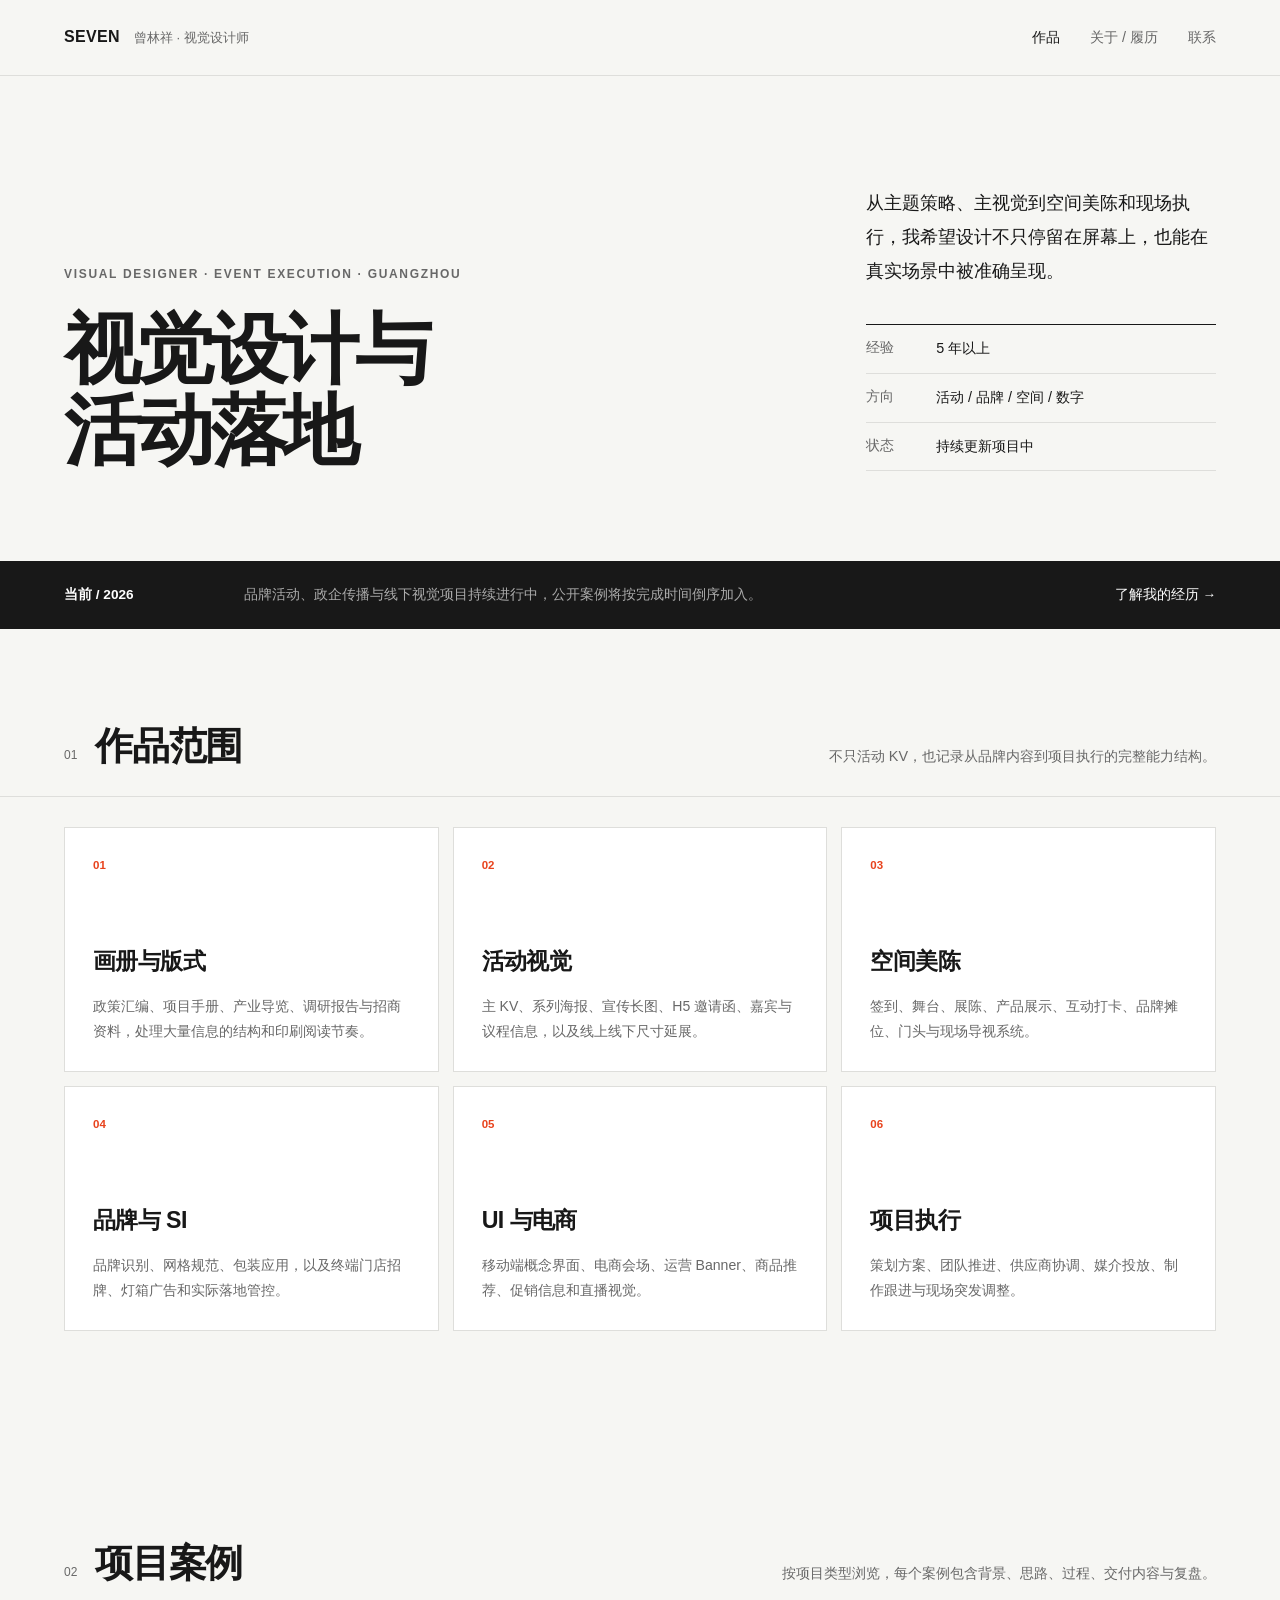
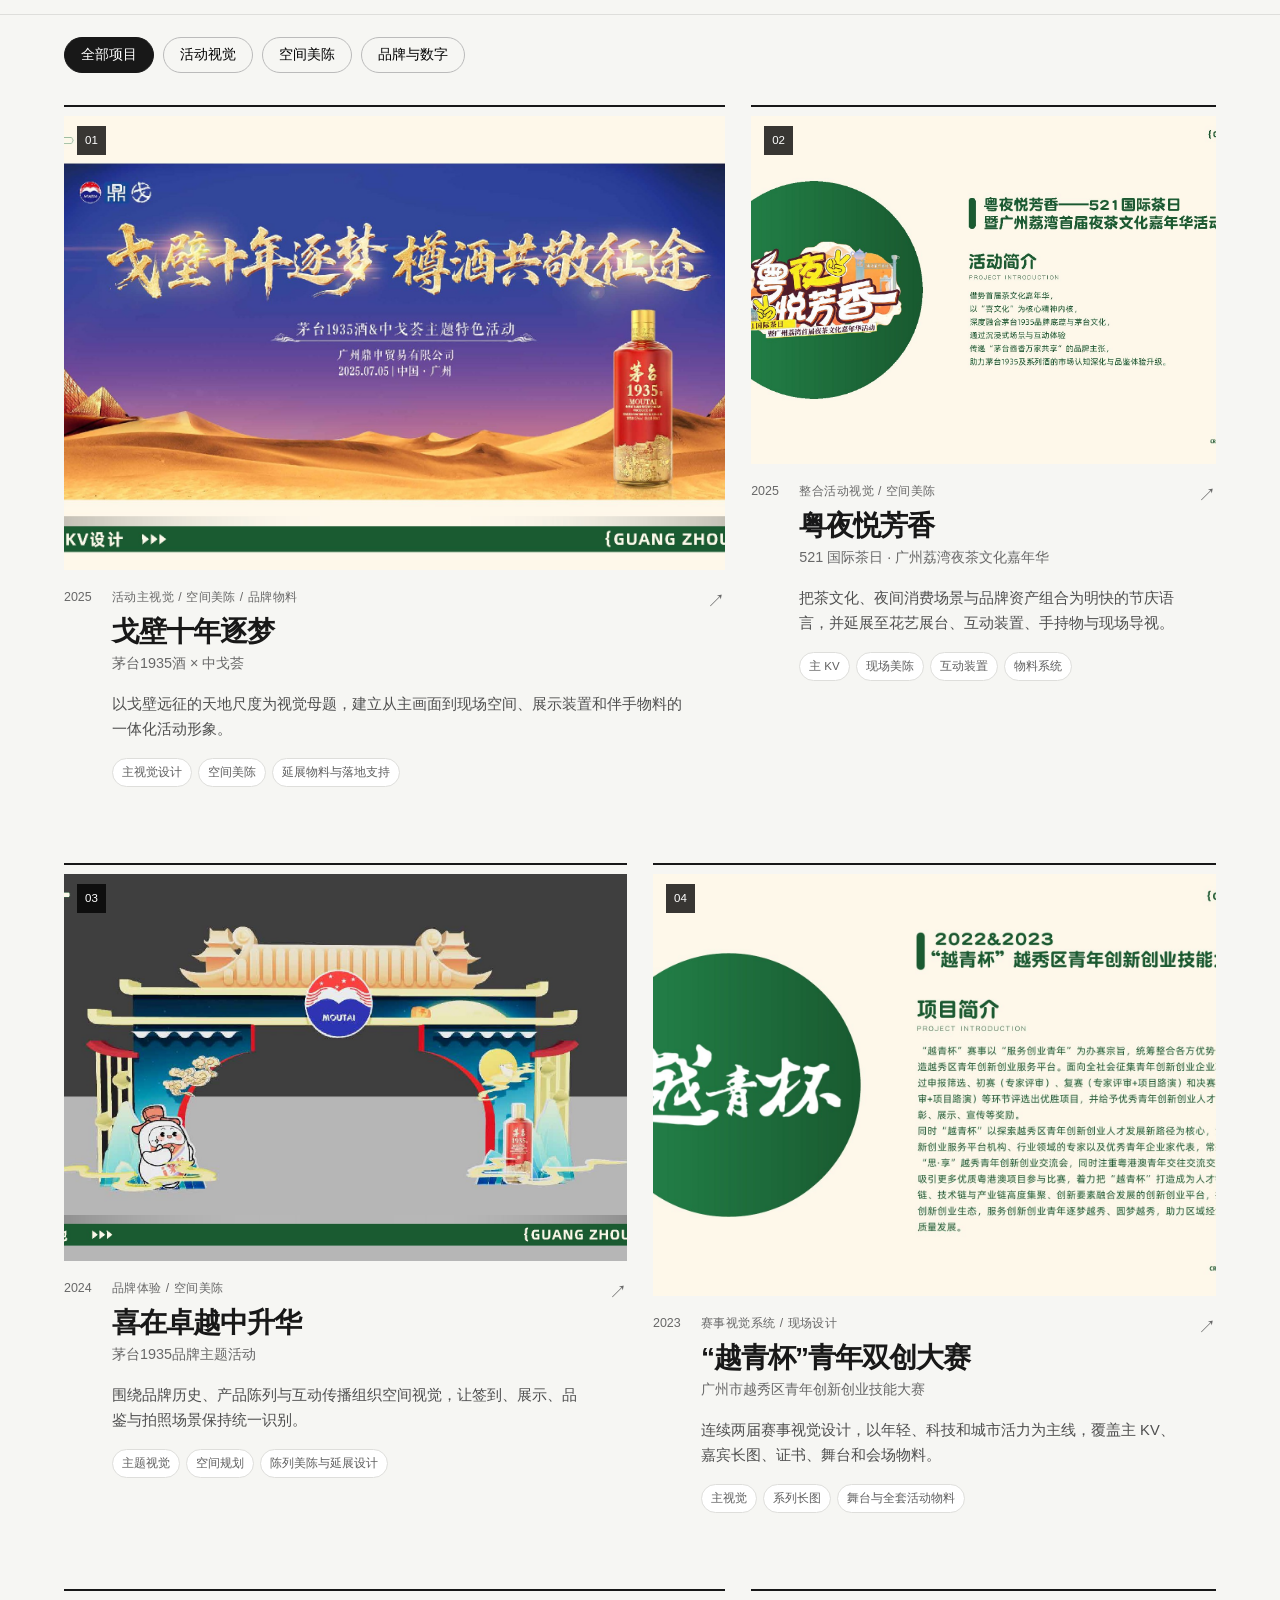
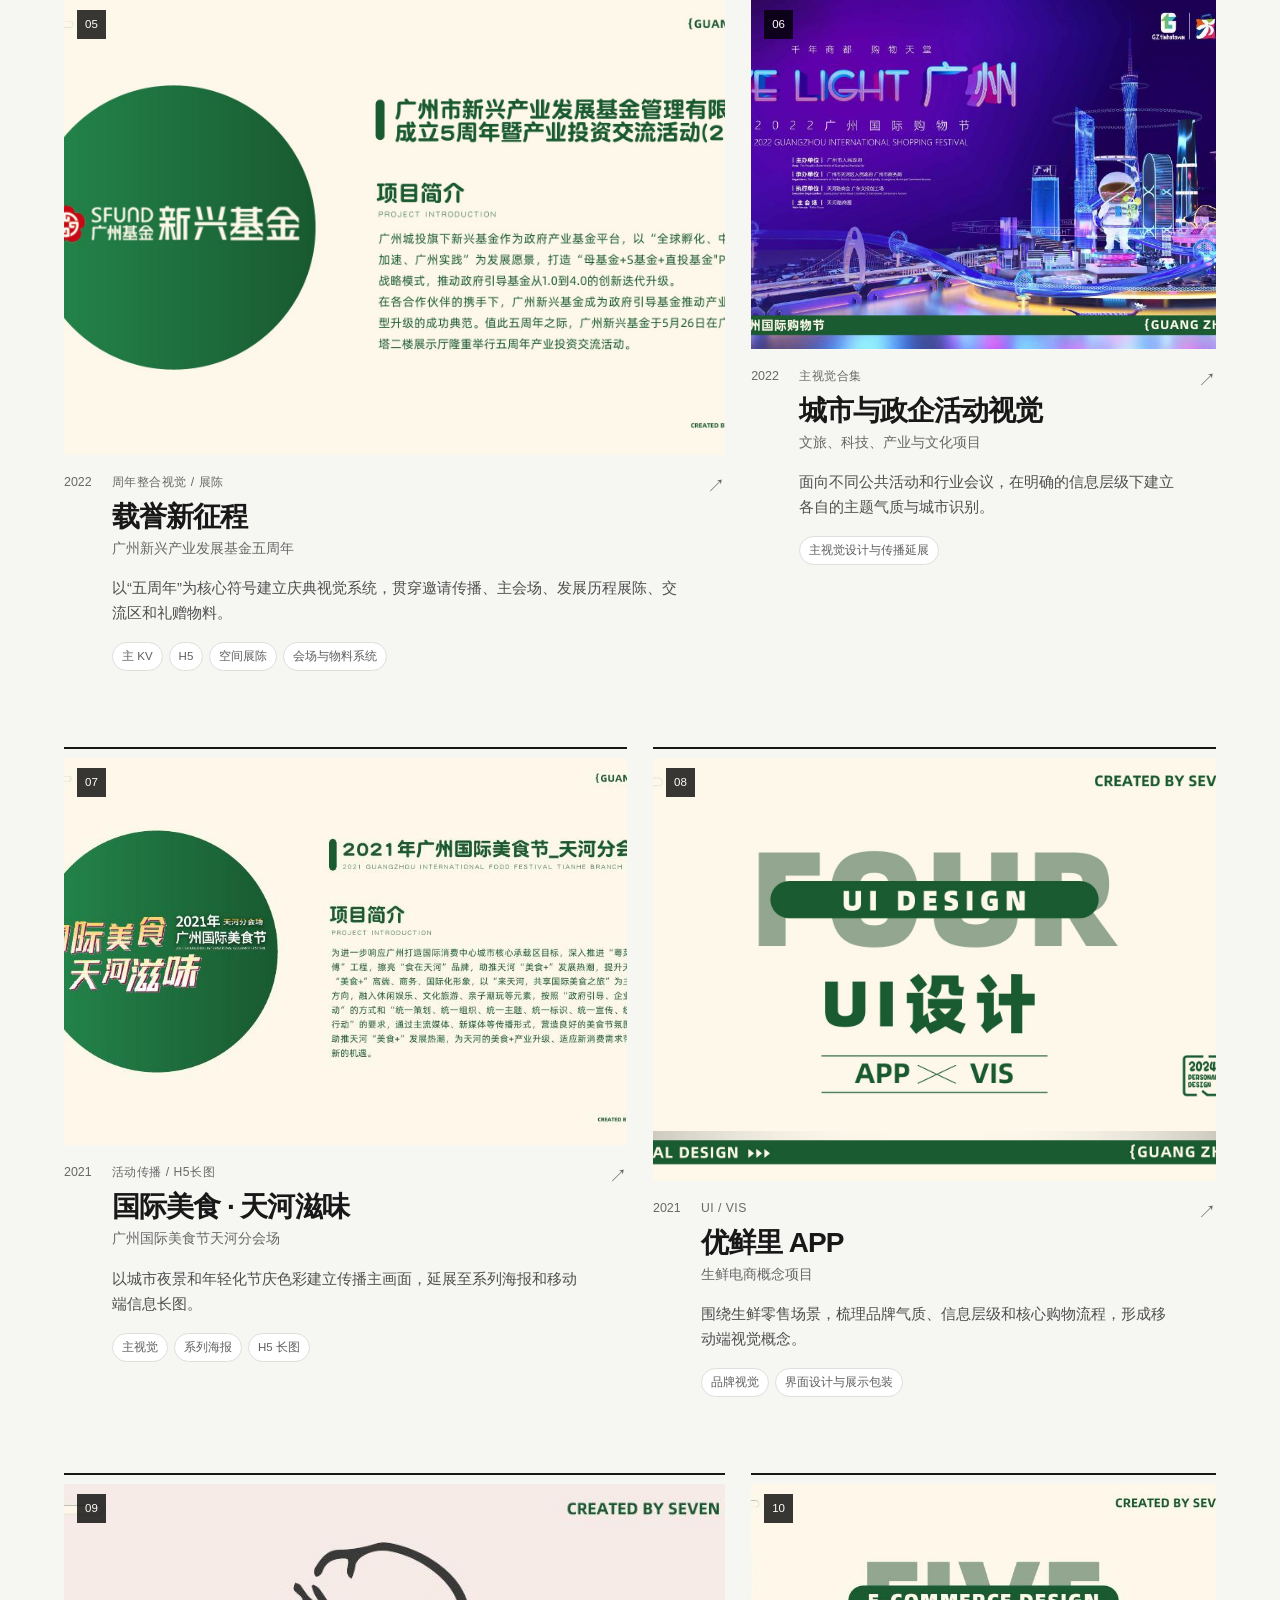
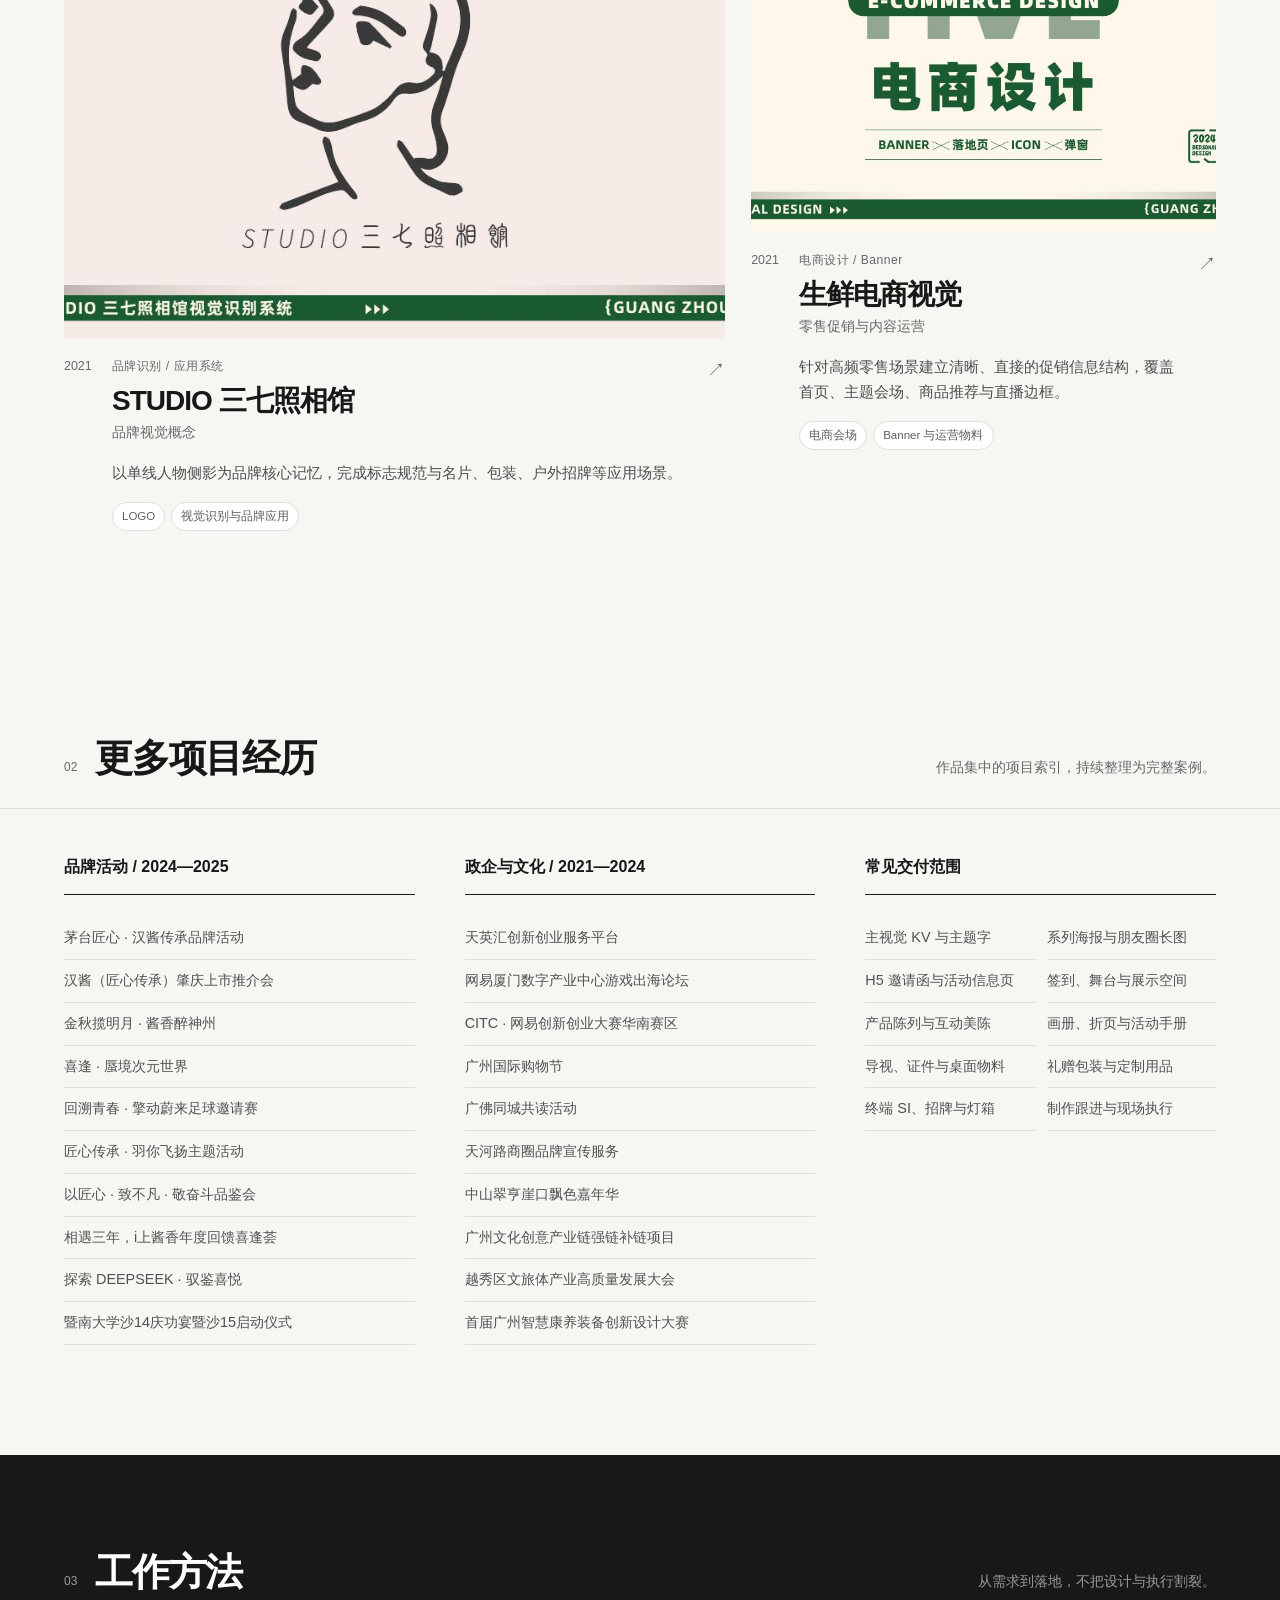
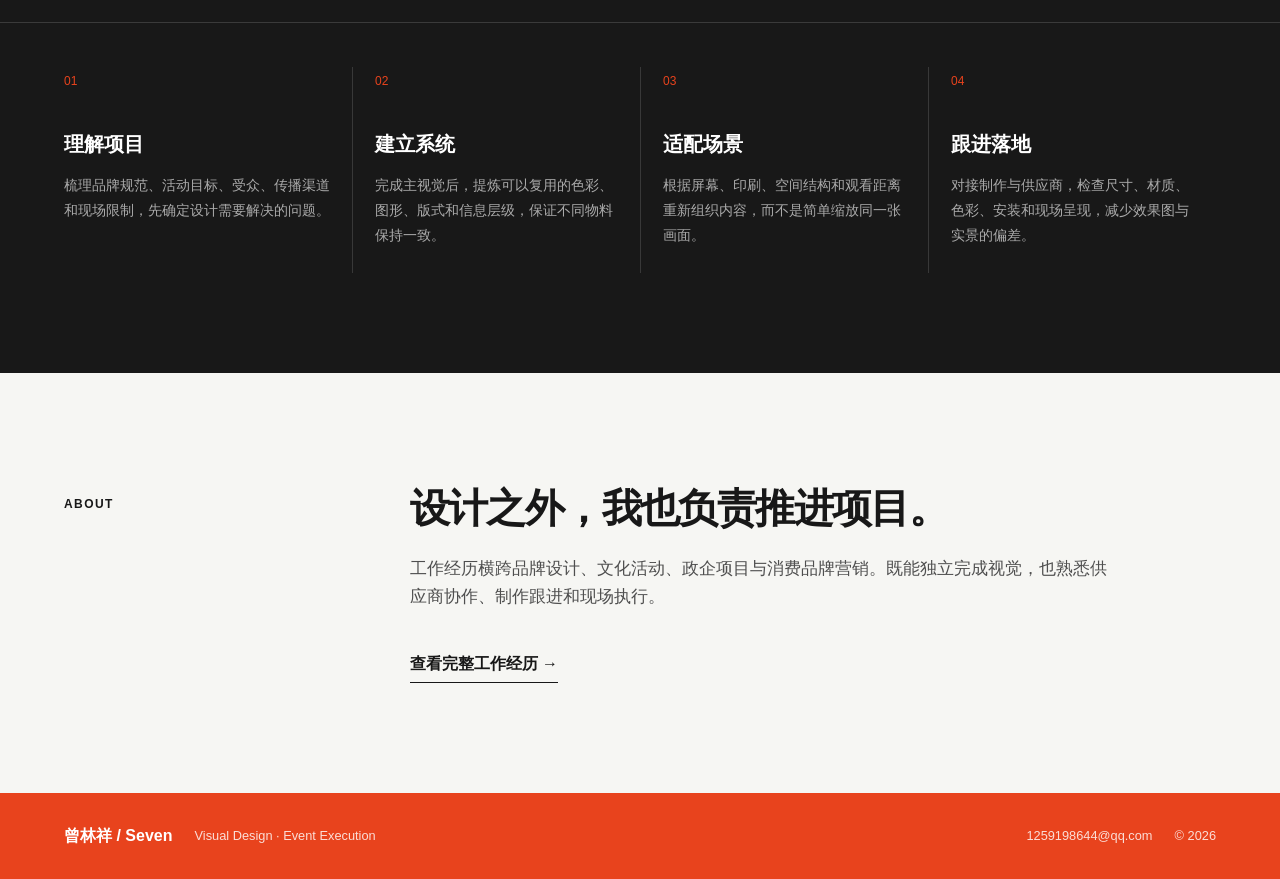
==== index.html @ 5e7ce87e "Expand portfolio content and add interactive motion" ====
<!doctype html><html lang="zh-CN"><head><meta charset="utf-8"><meta name="viewport" content="width=device-width,initial-scale=1"><title>曾林祥 Seven — 视觉设计与活动执行</title><meta name="description" content="曾林祥的个人作品网站，收录活动主视觉、空间美陈、品牌视觉、数字内容与项目执行案例。"><link rel="icon" href="data:image/svg+xml,%3Csvg xmlns='http://www.w3.org/2000/svg' viewBox='0 0 64 64'%3E%3Crect width='64' height='64' fill='%23151515'/%3E%3Ctext x='32' y='44' text-anchor='middle' font-size='38' font-family='Arial' font-weight='700' fill='white'%3E7%3C/text%3E%3C/svg%3E"><link rel="stylesheet" href="styles.css?v=20260911-4"></head><body>
<header class="site-header"><a class="logo" href="index.html"><b>SEVEN</b><span>曾林祥 · 视觉设计师</span></a><nav><a class="active" href="index.html">作品</a><a href="about.html">关于 / 履历</a><a href="mailto:1259198644@qq.com">联系</a></nav></header>
<main><section class="intro"><div><p class="kicker">VISUAL DESIGNER · EVENT EXECUTION · GUANGZHOU</p><h1>视觉设计与<br>活动落地</h1></div><div class="intro-copy"><p>从主题策略、主视觉到空间美陈和现场执行，我希望设计不只停留在屏幕上，也能在真实场景中被准确呈现。</p><dl><div><dt>经验</dt><dd>5 年以上</dd></div><div><dt>方向</dt><dd>活动 / 品牌 / 空间 / 数字</dd></div><div><dt>状态</dt><dd>持续更新项目中</dd></div></dl></div></section>
<section class="nowbar"><b>当前 / 2026</b><p>品牌活动、政企传播与线下视觉项目持续进行中，公开案例将按完成时间倒序加入。</p><a href="about.html">了解我的经历 →</a></section>
<section class="disciplines"><div class="section-title"><div><span>01</span><h2>作品范围</h2></div><p>不只活动 KV，也记录从品牌内容到项目执行的完整能力结构。</p></div><div class="discipline-grid"><article class="reveal"><b>01</b><h3>画册与版式</h3><p>政策汇编、项目手册、产业导览、调研报告与招商资料，处理大量信息的结构和印刷阅读节奏。</p></article><article class="reveal"><b>02</b><h3>活动视觉</h3><p>主 KV、系列海报、宣传长图、H5 邀请函、嘉宾与议程信息，以及线上线下尺寸延展。</p></article><article class="reveal"><b>03</b><h3>空间美陈</h3><p>签到、舞台、展陈、产品展示、互动打卡、品牌摊位、门头与现场导视系统。</p></article><article class="reveal"><b>04</b><h3>品牌与 SI</h3><p>品牌识别、网格规范、包装应用，以及终端门店招牌、灯箱广告和实际落地管控。</p></article><article class="reveal"><b>05</b><h3>UI 与电商</h3><p>移动端概念界面、电商会场、运营 Banner、商品推荐、促销信息和直播视觉。</p></article><article class="reveal"><b>06</b><h3>项目执行</h3><p>策划方案、团队推进、供应商协调、媒介投放、制作跟进与现场突发调整。</p></article></div></section>
<section class="work-section" id="work"><div class="section-title"><div><span>02</span><h2>项目案例</h2></div><p>按项目类型浏览，每个案例包含背景、思路、过程、交付内容与复盘。</p></div><div class="filters" aria-label="项目分类"><button class="active" data-filter="all">全部项目</button><button data-filter="event">活动视觉</button><button data-filter="space">空间美陈</button><button data-filter="digital">品牌与数字</button></div><section id="projects" class="project-list"></section></section>
<section class="project-index"><div class="section-title"><div><span>02</span><h2>更多项目经历</h2></div><p>作品集中的项目索引，持续整理为完整案例。</p></div><div class="index-columns"><div><h3>品牌活动 / 2024—2025</h3><ul><li>茅台匠心 · 汉酱传承品牌活动</li><li>汉酱（匠心传承）肇庆上市推介会</li><li>金秋揽明月 · 酱香醉神州</li><li>喜逢 · 蜃境次元世界</li><li>回溯青春 · 擎动蔚来足球邀请赛</li><li>匠心传承 · 羽你飞扬主题活动</li><li>以匠心 · 致不凡 · 敬奋斗品鉴会</li><li>相遇三年，i上酱香年度回馈喜逢荟</li><li>探索 DEEPSEEK · 驭鉴喜悦</li><li>暨南大学沙14庆功宴暨沙15启动仪式</li></ul></div><div><h3>政企与文化 / 2021—2024</h3><ul><li>天英汇创新创业服务平台</li><li>网易厦门数字产业中心游戏出海论坛</li><li>CITC · 网易创新创业大赛华南赛区</li><li>广州国际购物节</li><li>广佛同城共读活动</li><li>天河路商圈品牌宣传服务</li><li>中山翠亨崖口飘色嘉年华</li><li>广州文化创意产业链强链补链项目</li><li>越秀区文旅体产业高质量发展大会</li><li>首届广州智慧康养装备创新设计大赛</li></ul></div><div><h3>常见交付范围</h3><ul class="scope-list"><li>主视觉 KV 与主题字</li><li>系列海报与朋友圈长图</li><li>H5 邀请函与活动信息页</li><li>签到、舞台与展示空间</li><li>产品陈列与互动美陈</li><li>画册、折页与活动手册</li><li>导视、证件与桌面物料</li><li>礼赠包装与定制用品</li><li>终端 SI、招牌与灯箱</li><li>制作跟进与现场执行</li></ul></div></div></section>
<section class="method"><div class="section-title inverse"><div><span>03</span><h2>工作方法</h2></div><p>从需求到落地，不把设计与执行割裂。</p></div><div class="method-grid"><article><span>01</span><h3>理解项目</h3><p>梳理品牌规范、活动目标、受众、传播渠道和现场限制，先确定设计需要解决的问题。</p></article><article><span>02</span><h3>建立系统</h3><p>完成主视觉后，提炼可以复用的色彩、图形、版式和信息层级，保证不同物料保持一致。</p></article><article><span>03</span><h3>适配场景</h3><p>根据屏幕、印刷、空间结构和观看距离重新组织内容，而不是简单缩放同一张画面。</p></article><article><span>04</span><h3>跟进落地</h3><p>对接制作与供应商，检查尺寸、材质、色彩、安装和现场呈现，减少效果图与实景的偏差。</p></article></div></section>
<section class="profile-teaser"><p>ABOUT</p><div><h2>设计之外，我也负责推进项目。</h2><p>工作经历横跨品牌设计、文化活动、政企项目与消费品牌营销。既能独立完成视觉，也熟悉供应商协作、制作跟进和现场执行。</p><a class="text-link" href="about.html">查看完整工作经历 →</a></div></section>
</main><footer><div><b>曾林祥 / Seven</b><span>Visual Design · Event Execution</span></div><div><a href="mailto:1259198644@qq.com">1259198644@qq.com</a><span>© 2026</span></div></footer><script src="projects.js?v=20260911-3"></script><script src="site.js?v=20260911-4"></script></body></html>
---- styles.css ----
:root{--ink:#181818;--muted:#686868;--line:#dededb;--paper:#f6f6f3;--white:#fff;--accent:#e8431d;--max:1420px;--pad:clamp(22px,5vw,80px)}*{box-sizing:border-box}html{scroll-behavior:smooth}body{margin:0;background:var(--paper);color:var(--ink);font-family:Inter,Arial,"PingFang SC","Noto Sans SC","Microsoft YaHei",sans-serif;font-size:16px;line-height:1.65}a{color:inherit;text-decoration:none}img{display:block;width:100%;height:auto}.site-header{height:76px;padding:0 var(--pad);display:flex;align-items:center;justify-content:space-between;background:rgba(246,246,243,.96);border-bottom:1px solid var(--line);position:sticky;top:0;z-index:30;backdrop-filter:blur(12px)}.logo{display:flex;align-items:baseline;gap:14px}.logo b{font-size:1rem;letter-spacing:.02em}.logo span{font-size:.82rem;color:var(--muted)}nav{display:flex;gap:30px}nav a{font-size:.9rem;color:var(--muted)}nav a:hover,nav .active{color:var(--ink)}.intro{max-width:var(--max);margin:auto;padding:110px var(--pad) 90px;display:grid;grid-template-columns:1.4fr .7fr;gap:8vw;align-items:end}.kicker,.section-label{font-size:.75rem;letter-spacing:.14em;font-weight:700;color:var(--muted)}.intro h1,.about-intro h1{font-size:clamp(3.2rem,6vw,5.4rem);line-height:1.06;letter-spacing:-.055em;margin:24px 0 0}.intro-copy>p{font-size:1.15rem;line-height:1.85;margin:0 0 36px}.intro-copy dl{margin:0;border-top:1px solid var(--ink)}.intro-copy dl div{display:grid;grid-template-columns:70px 1fr;padding:12px 0;border-bottom:1px solid var(--line)}.intro-copy dt{color:var(--muted);font-size:.85rem}.intro-copy dd{margin:0;font-size:.9rem}.nowbar{background:var(--ink);color:#fff;padding:22px var(--pad);display:grid;grid-template-columns:150px 1fr auto;gap:30px;align-items:center}.nowbar b,.nowbar a{font-size:.85rem}.nowbar p{margin:0;color:#aaa;font-size:.9rem}.section-title{max-width:var(--max);margin:auto;padding:95px var(--pad) 28px;border-bottom:1px solid var(--line);display:flex;justify-content:space-between;align-items:end}.section-title>div{display:flex;align-items:baseline;gap:18px}.section-title span{font-size:.75rem;color:var(--muted)}.section-title h2{font-size:2.4rem;line-height:1.15;letter-spacing:-.035em;margin:0}.section-title>p{font-size:.9rem;color:var(--muted);margin:0;max-width:460px}.filters{max-width:var(--max);margin:auto;padding:22px var(--pad);display:flex;gap:9px}.filters button{border:1px solid #bbb;background:transparent;border-radius:999px;padding:8px 16px;font-size:.85rem;cursor:pointer}.filters button:hover,.filters .active{background:var(--ink);border-color:var(--ink);color:#fff}.project-list{max-width:var(--max);margin:auto;padding:10px var(--pad) 110px;display:grid;grid-template-columns:repeat(2,minmax(0,1fr));gap:65px 24px}.project-card{border-top:2px solid var(--ink);padding-top:9px}.project-visual{position:relative;overflow:hidden;background:#e8e8e5}.project-visual img{aspect-ratio:16/10;object-fit:cover;transition:transform .55s ease}.project-visual span{position:absolute;right:0;bottom:0;background:var(--ink);color:#fff;padding:10px 15px;font-size:.8rem;opacity:0;transform:translateY(6px);transition:.25s}.project-card a:hover img{transform:scale(1.015)}.project-card a:hover .project-visual span{opacity:1;transform:none}.project-info{display:grid;grid-template-columns:36px 1fr 24px;gap:12px;padding-top:17px}.project-no,.project-info>i{font-size:.78rem;color:var(--muted);font-style:normal}.project-info>i{font-size:1.1rem;text-align:right}.project-info>div>p:first-child{margin:0 0 7px;font-size:.76rem;letter-spacing:.04em;color:var(--muted)}.project-info h3{font-size:1.75rem;letter-spacing:-.035em;margin:0 0 3px;line-height:1.25}.project-info h4{font-size:.9rem;font-weight:400;color:var(--muted);margin:0}.project-info .summary{font-size:.92rem;line-height:1.7;margin:16px 0;color:#4f4f4f}.project-info ul{list-style:none;display:flex;flex-wrap:wrap;gap:6px;margin:0;padding:0}.project-info li{border:1px solid var(--line);background:#fff;border-radius:999px;padding:4px 9px;font-size:.72rem;color:#5f5f5f}.method,.skills-section{background:var(--ink);color:#fff}.section-title.inverse{border-color:#3a3a3a}.section-title.inverse span,.section-title.inverse>p{color:#999}.method-grid,.skills-grid{max-width:var(--max);margin:auto;padding:44px var(--pad) 100px;display:grid;grid-template-columns:repeat(4,1fr)}.method-grid article,.skills-grid article{padding:0 22px 25px;border-left:1px solid #383838}.method-grid article:first-child,.skills-grid article:first-child{border-left:0;padding-left:0}.method-grid span{font-size:.75rem;color:var(--accent)}.method-grid h3,.skills-grid h3{font-size:1.25rem;margin:34px 0 12px}.method-grid p,.skills-grid p{font-size:.9rem;line-height:1.75;color:#aaa;margin:0}.profile-teaser,.contact-section{max-width:var(--max);margin:auto;padding:110px var(--pad);display:grid;grid-template-columns:1fr 3fr;gap:6vw}.profile-teaser>p{font-size:.75rem;letter-spacing:.12em;font-weight:700}.profile-teaser h2,.contact-section h2{font-size:2.5rem;line-height:1.25;letter-spacing:-.04em;margin:0 0 22px}.profile-teaser div>p,.contact-section div>p{max-width:700px;font-size:1.05rem;color:#4f4f4f}.text-link,.contact-section a{display:inline-block;margin-top:24px;border-bottom:1px solid;padding-bottom:4px;font-weight:600}footer{padding:30px var(--pad);background:var(--accent);color:#fff;display:flex;justify-content:space-between}footer div{display:flex;gap:22px;align-items:center}footer span,footer a{font-size:.8rem;opacity:.82}
.about-intro{max-width:var(--max);margin:auto;padding:110px var(--pad);display:grid;grid-template-columns:1fr 3fr;gap:6vw}.about-intro h1{margin:0 0 45px}.about-intro div>p{max-width:850px;font-size:1.08rem;line-height:1.9;color:#424242}.profile-data{background:var(--accent);color:#fff;padding:32px var(--pad);display:grid;grid-template-columns:repeat(4,1fr);gap:30px}.profile-data div{border-left:1px solid #ffffff50;padding-left:20px}.profile-data div:first-child{border:0;padding-left:0}.profile-data b{font-size:.75rem;opacity:.75}.profile-data p{font-size:.92rem;margin:8px 0 0}.experience{padding-bottom:100px}.job{max-width:calc(var(--max) - var(--pad)*2);margin:0 auto;display:grid;grid-template-columns:1fr 2fr;gap:7vw;padding:52px 0;border-bottom:1px solid var(--line)}.job-meta time{font-size:.78rem;color:var(--muted)}.job-meta h3{font-size:1.45rem;line-height:1.35;margin:15px 0 5px}.job-meta p{font-size:.88rem;color:var(--muted);margin:0}.job-body h4{font-size:.8rem;letter-spacing:.08em;margin:0 0 9px;text-transform:uppercase}.job-body p,.job-body li{font-size:.97rem;color:#4f4f4f;line-height:1.8}.job-body h4:not(:first-child){margin-top:28px}.job-body ul{padding-left:20px;margin:0}.job-body li{padding-left:5px;margin-bottom:5px}.job.compact{padding-top:38px;padding-bottom:38px}.contact-section span{display:block;color:var(--muted);margin-top:12px;font-size:.9rem}
.case-title{max-width:var(--max);margin:auto;padding:85px var(--pad) 55px}.case-title>p{font-size:.78rem;color:var(--muted);letter-spacing:.08em}.case-title h1{font-size:clamp(3rem,5.5vw,5rem);line-height:1.08;letter-spacing:-.055em;margin:22px 0 12px}.case-title h2{font-size:1.1rem;font-weight:400;color:var(--muted);margin:0}.case-tags{display:flex;gap:7px;margin-top:28px}.case-tags span,.deliverables span{border:1px solid #bbb;border-radius:999px;padding:6px 12px;font-size:.78rem}.case-cover{max-width:calc(var(--max) - var(--pad)*2);margin:0 auto;aspect-ratio:16/9;object-fit:cover}.case-layout{max-width:var(--max);margin:auto;padding:90px var(--pad);display:grid;grid-template-columns:190px 1fr;gap:8vw}.case-nav{position:sticky;top:110px;height:max-content;display:grid}.case-nav b{font-size:.8rem;margin-bottom:12px}.case-nav a{font-size:.82rem;color:var(--muted);padding:8px 0;border-bottom:1px solid var(--line)}.case-nav a:hover{color:var(--ink)}.case-content{max-width:850px}.content-section{padding-bottom:80px;margin-bottom:75px;border-bottom:1px solid var(--line);scroll-margin-top:100px}.content-section:last-child{margin-bottom:0}.content-section h2,.gallery-head h2,.review-section h2{font-size:2.4rem;letter-spacing:-.04em;margin:10px 0 35px}.content-section h3{font-size:1rem;margin:36px 0 8px}.content-section>p:not(.section-label){font-size:1rem;line-height:1.9;color:#484848}.content-section .large-copy{font-size:1.25rem!important;line-height:1.85!important;color:var(--ink)!important}.fact-grid{display:grid;grid-template-columns:repeat(2,1fr);border-top:1px solid var(--line);margin-bottom:50px}.fact-grid div{padding:18px 18px 18px 0;border-bottom:1px solid var(--line)}.fact-grid b{font-size:.75rem;color:var(--muted)}.fact-grid p{font-size:.92rem;margin:7px 0 0}.process-list{list-style:none;padding:0;margin:0}.process-list li{display:grid;grid-template-columns:50px 1fr;border-top:1px solid var(--line);padding:18px 0}.process-list span{font-size:.78rem;color:var(--muted)}.process-list p{margin:0}.deliverables{display:flex;flex-wrap:wrap;gap:8px}.gallery-section{background:#ecece8;padding:90px var(--pad);scroll-margin-top:70px}.gallery-head{max-width:calc(var(--max) - var(--pad)*2);margin:0 auto 40px;position:relative}.gallery-head span{position:absolute;right:0;bottom:8px;font-size:.8rem;color:var(--muted)}.case-gallery{max-width:calc(var(--max) - var(--pad)*2);margin:auto;display:grid;gap:24px}.case-gallery figure{margin:0}.case-gallery figcaption{font-size:.75rem;color:var(--muted);text-align:right;margin-top:6px}.review-section{max-width:900px;margin:auto;padding:100px var(--pad);scroll-margin-top:80px}.review-section>p:last-child{font-size:1.2rem;line-height:1.9}.next-project{display:block;background:var(--ink);color:#fff;padding:55px var(--pad)}.next-project>span{font-size:.75rem;color:#999}.next-project>div{display:flex;align-items:center;justify-content:space-between;max-width:var(--max);margin:14px auto 0}.next-project b{font-size:2.5rem;letter-spacing:-.04em}.next-project i{font-size:2rem;font-style:normal}
@media(max-width:850px){.intro,.about-intro{grid-template-columns:1fr;gap:50px}.nowbar{grid-template-columns:1fr}.nowbar a{display:none}.project-list{grid-template-columns:1fr}.method-grid,.skills-grid{grid-template-columns:repeat(2,1fr);gap:35px 0}.profile-teaser,.contact-section{grid-template-columns:1fr}.profile-data{grid-template-columns:repeat(2,1fr)}.job{grid-template-columns:1fr;gap:28px}.case-layout{grid-template-columns:1fr}.case-nav{display:none}}@media(max-width:560px){body{font-size:15px}.site-header{height:64px}.logo span{display:none}nav{gap:15px}nav a{font-size:.78rem}.intro{padding-top:70px}.intro h1,.about-intro h1{font-size:3rem}.section-title{padding-top:70px}.section-title h2,.content-section h2,.gallery-head h2,.review-section h2{font-size:2rem}.section-title>p{display:none}.filters{overflow-x:auto}.filters button{white-space:nowrap}.method-grid,.skills-grid{grid-template-columns:1fr}.method-grid article,.skills-grid article{border-left:0;border-top:1px solid #383838;padding:25px 0}.method-grid h3,.skills-grid h3{margin-top:16px}.profile-data{grid-template-columns:1fr}.profile-data div{border-left:0;border-top:1px solid #ffffff50;padding:14px 0}.profile-data div:first-child{border-top:0}.fact-grid{grid-template-columns:1fr}.gallery-head span{position:static}.case-title{padding-top:55px}.case-title h1{font-size:2.7rem}.next-project b{font-size:1.8rem}footer,footer div{flex-direction:column;align-items:flex-start;gap:6px}}

/* Editorial portfolio layout */
.project-list{grid-template-columns:repeat(12,minmax(0,1fr));gap:76px 26px}.project-card{grid-column:span 6}.project-card:nth-child(4n+1){grid-column:span 7}.project-card:nth-child(4n+2){grid-column:span 5}.index-columns{max-width:var(--max);margin:auto;padding:45px var(--pad) 110px;display:grid;grid-template-columns:repeat(3,1fr);gap:50px}.index-columns h3{font-size:1rem;margin:0 0 22px;padding-bottom:14px;border-bottom:1px solid var(--ink)}.index-columns ul{list-style:none;margin:0;padding:0}.index-columns li{font-size:.9rem;color:#515151;padding:9px 0;border-bottom:1px solid var(--line)}.scope-list{display:grid!important;grid-template-columns:repeat(2,1fr);gap:0 12px}.case-cover{width:calc(100% - var(--pad)*2);max-width:1340px}.source-context{background:var(--ink);color:#fff;padding:34px 38px;margin:0 0 46px}.source-context b{font-size:.75rem;letter-spacing:.1em;color:#aaa}.source-context p{font-size:1.08rem;line-height:1.9;margin:16px 0 0}.two-copy{display:grid;grid-template-columns:repeat(2,1fr);gap:45px}.two-copy p{color:#4a4a4a;line-height:1.85}.gallery-section{background:#e9e9e5}.gallery-head,.case-gallery{max-width:var(--max)}.case-gallery.editorial{display:grid;grid-template-columns:repeat(12,minmax(0,1fr));gap:32px 22px}.case-gallery.editorial figure{grid-column:span 6}.case-gallery.editorial .frame-0,.case-gallery.editorial .frame-3{grid-column:span 12}.case-gallery.editorial .frame-1{grid-column:2/span 5}.case-gallery.editorial .frame-2{grid-column:7/span 5}.case-gallery.editorial .frame-4{grid-column:span 7}.case-gallery.editorial .frame-5{grid-column:span 5}.case-gallery.editorial figcaption{display:flex;justify-content:space-between;text-align:left}.case-gallery.editorial figcaption b{font-weight:400}.credit-note{max-width:var(--max);margin:38px auto 0;padding-top:18px;border-top:1px solid #c8c8c3;font-size:.82rem;color:var(--muted)}
@media(max-width:850px){.project-list{grid-template-columns:1fr}.project-card,.project-card:nth-child(4n+1),.project-card:nth-child(4n+2){grid-column:auto}.index-columns{grid-template-columns:1fr}.two-copy{grid-template-columns:1fr}.case-gallery.editorial{display:block}.case-gallery.editorial figure{margin-bottom:25px}}

/* Motion and interaction */
body{opacity:0;transform:translateY(8px);transition:opacity .55s ease,transform .55s ease}body.page-ready{opacity:1;transform:none}body.no-scroll{overflow:hidden}.scroll-progress{position:fixed;left:0;right:0;top:0;height:3px;background:var(--accent);z-index:100;transform:scaleX(0);transform-origin:left;will-change:transform}.reveal,.job,.method-grid article,.index-columns>div,.case-gallery figure{opacity:0;transform:translateY(28px);transition:opacity .7s ease,transform .7s cubic-bezier(.2,.65,.25,1)}.revealed{opacity:1!important;transform:none!important}.project-list{transition:opacity .18s ease,transform .18s ease}.project-list.switching{opacity:.15;transform:translateY(8px)}.project-visual{isolation:isolate}.project-visual:after{content:"";position:absolute;inset:0;background:linear-gradient(120deg,transparent 45%,rgba(255,255,255,.2),transparent 58%);transform:translateX(-120%);transition:transform .8s ease}.project-card a:hover .project-visual:after{transform:translateX(120%)}.project-visual em{position:absolute;left:13px;top:10px;color:#fff;background:rgba(0,0,0,.78);font-size:.72rem;font-style:normal;padding:5px 8px;z-index:2}.project-card:nth-child(odd) .project-visual img{aspect-ratio:16/11}.project-card:nth-child(even) .project-visual img{aspect-ratio:4/3}.case-cover{animation:coverIn .9s cubic-bezier(.2,.7,.2,1) both}@keyframes coverIn{from{clip-path:inset(0 0 100% 0);transform:scale(1.03)}to{clip-path:inset(0);transform:none}}.case-gallery img{cursor:zoom-in;transition:filter .25s ease,transform .35s ease}.case-gallery figure:hover img{filter:brightness(.94);transform:scale(1.006)}
.contact-drawer{position:fixed;inset:0;z-index:200;pointer-events:none;visibility:hidden}.contact-drawer.open{pointer-events:auto;visibility:visible}.contact-backdrop{position:absolute;inset:0;background:rgba(0,0,0,.45);opacity:0;transition:.35s}.contact-drawer.open .contact-backdrop{opacity:1}.contact-drawer section{position:absolute;right:0;top:0;height:100%;width:min(560px,92vw);background:var(--ink);color:#fff;padding:clamp(35px,6vw,80px);transform:translateX(100%);transition:transform .48s cubic-bezier(.2,.75,.2,1);display:flex;flex-direction:column}.contact-drawer.open section{transform:none}.contact-close{position:absolute;right:26px;top:20px;background:none;border:0;color:#fff;font-size:2.2rem;cursor:pointer}.contact-drawer section>p{font-size:.75rem;letter-spacing:.14em;color:#999}.contact-drawer h2{font-size:clamp(2.2rem,4.5vw,3.8rem);line-height:1.15;letter-spacing:-.05em;margin:45px 0 auto}.contact-row{display:grid;grid-template-columns:70px 1fr auto;gap:12px;align-items:center;padding:18px 0;border-top:1px solid #444}.contact-row span{font-size:.7rem;color:#888}.contact-row b{font-size:.95rem}.contact-row button{border:1px solid #666;background:transparent;color:#fff;border-radius:999px;padding:6px 11px;cursor:pointer}.contact-drawer section>a{margin-top:25px;color:#fff}.contact-drawer small{margin-top:18px;color:#777}.lightbox{position:fixed;inset:0;background:rgba(12,12,12,.96);z-index:300;display:grid;place-items:center;padding:50px;opacity:0;transition:.25s}.lightbox.open{opacity:1}.lightbox img{max-width:92vw;max-height:82vh;width:auto}.lightbox button{position:absolute;right:25px;top:16px;background:none;border:0;color:#fff;font-size:2.2rem;cursor:pointer}.lightbox p{position:absolute;bottom:15px;color:#aaa;font-size:.8rem}
@media(prefers-reduced-motion:reduce){*,*:before,*:after{animation:none!important;transition:none!important;scroll-behavior:auto!important}}@media(max-width:560px){.contact-row{grid-template-columns:1fr auto}.contact-row span{grid-column:1/-1}.contact-drawer section{padding:30px}.lightbox{padding:20px}}

/* Capability atlas */
.discipline-grid{max-width:var(--max);margin:auto;padding:30px var(--pad) 115px;display:grid;grid-template-columns:repeat(3,minmax(0,1fr));gap:14px}.discipline-grid article{min-height:245px;padding:28px;background:#fff;border:1px solid var(--line);display:flex;flex-direction:column;transition:background .3s ease,color .3s ease,transform .3s ease}.discipline-grid article:hover{background:var(--accent);color:#fff;transform:translateY(-5px)}.discipline-grid b{font-size:.72rem;color:var(--accent)}.discipline-grid article:hover b{color:#fff}.discipline-grid h3{font-size:1.45rem;letter-spacing:-.025em;margin:auto 0 14px}.discipline-grid p{font-size:.88rem;line-height:1.75;color:var(--muted);margin:0}.discipline-grid article:hover p{color:rgba(255,255,255,.78)}
@media(max-width:850px){.discipline-grid{grid-template-columns:repeat(2,minmax(0,1fr))}}@media(max-width:560px){.discipline-grid{grid-template-columns:1fr;padding-bottom:75px}.discipline-grid article{min-height:210px}}
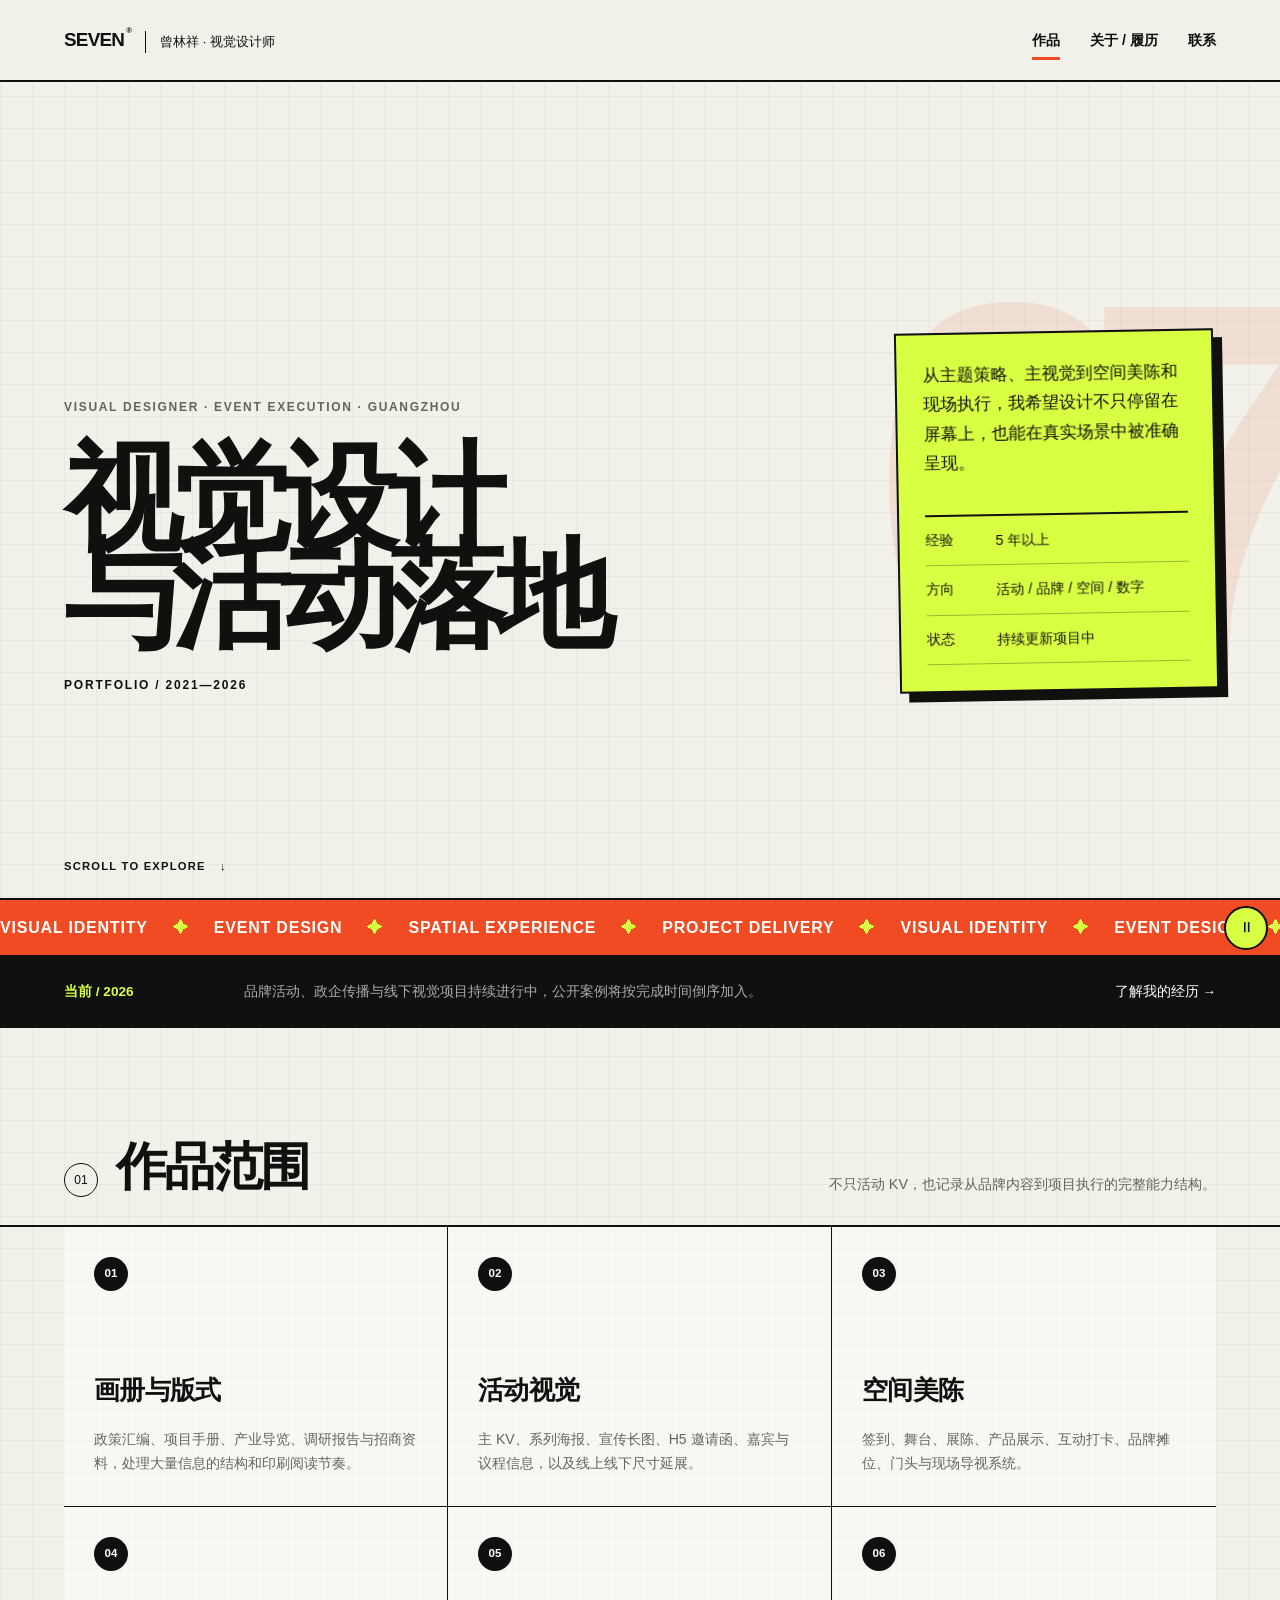
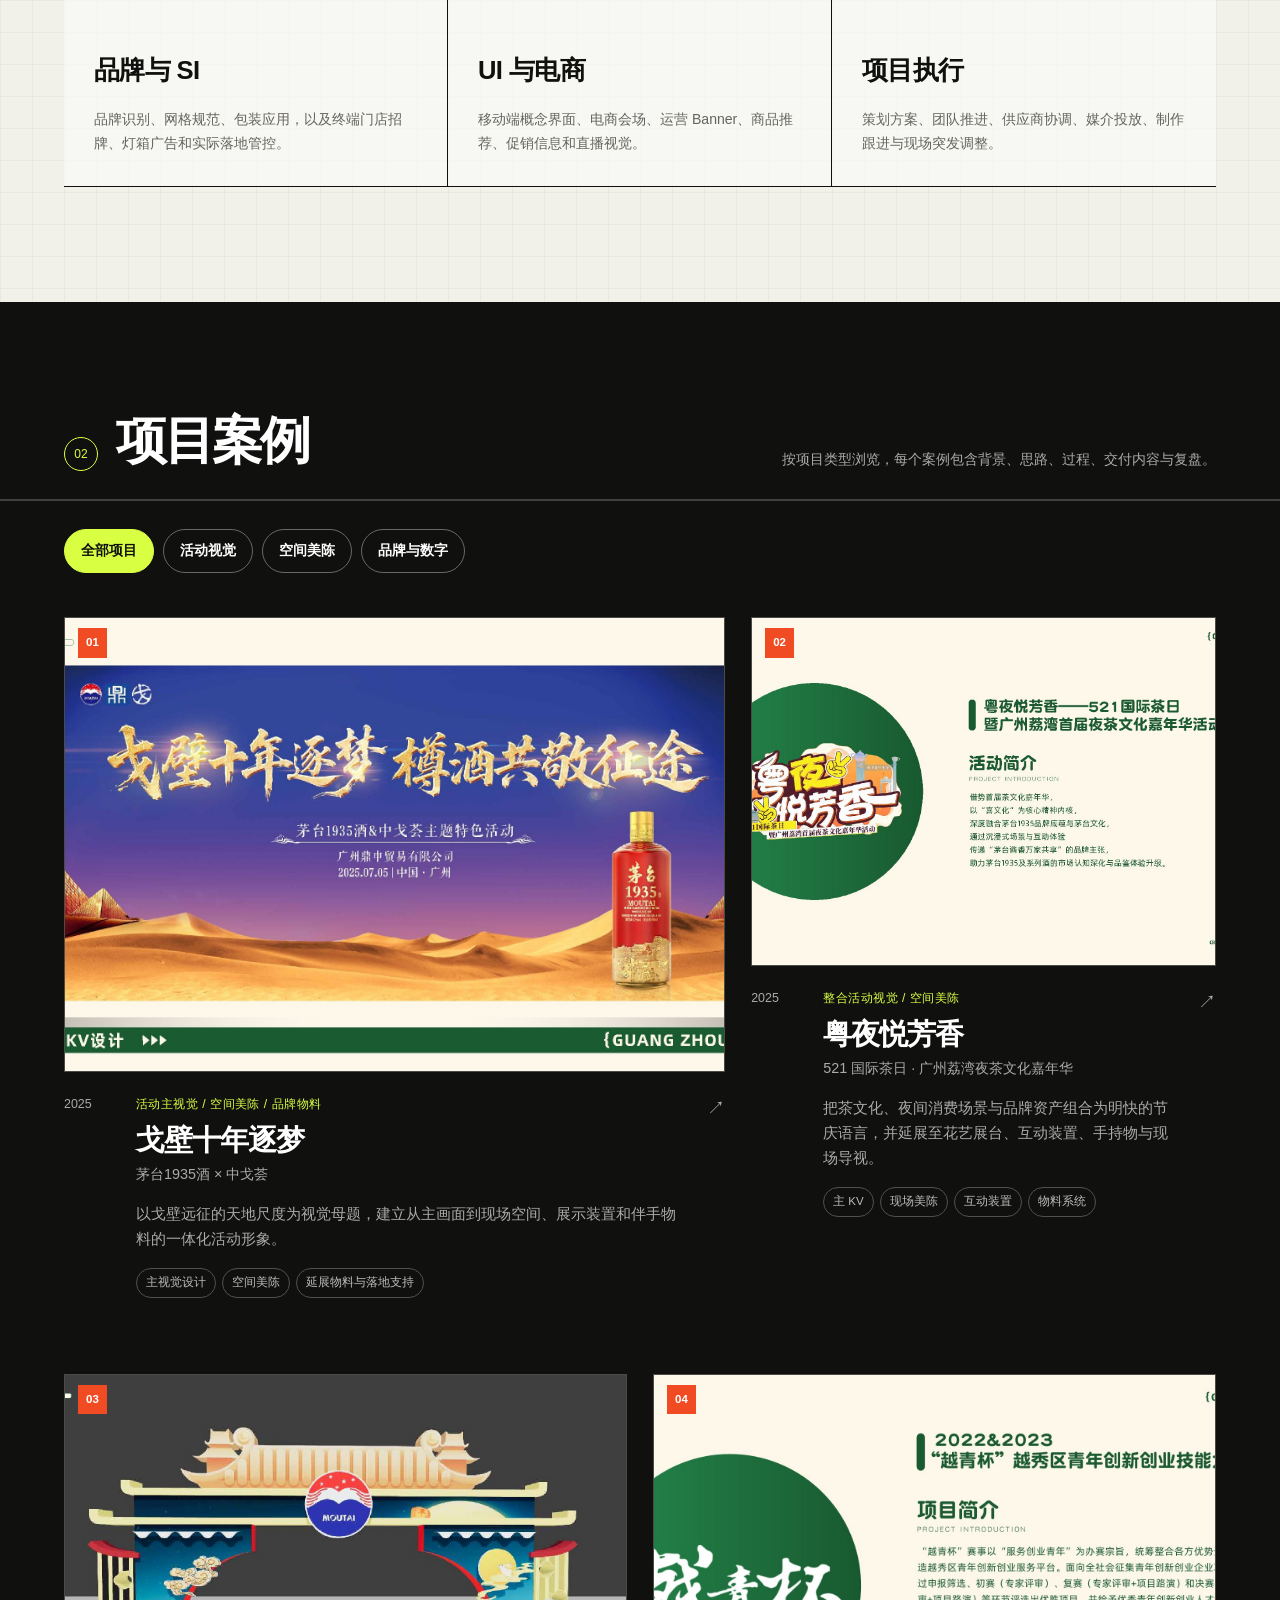
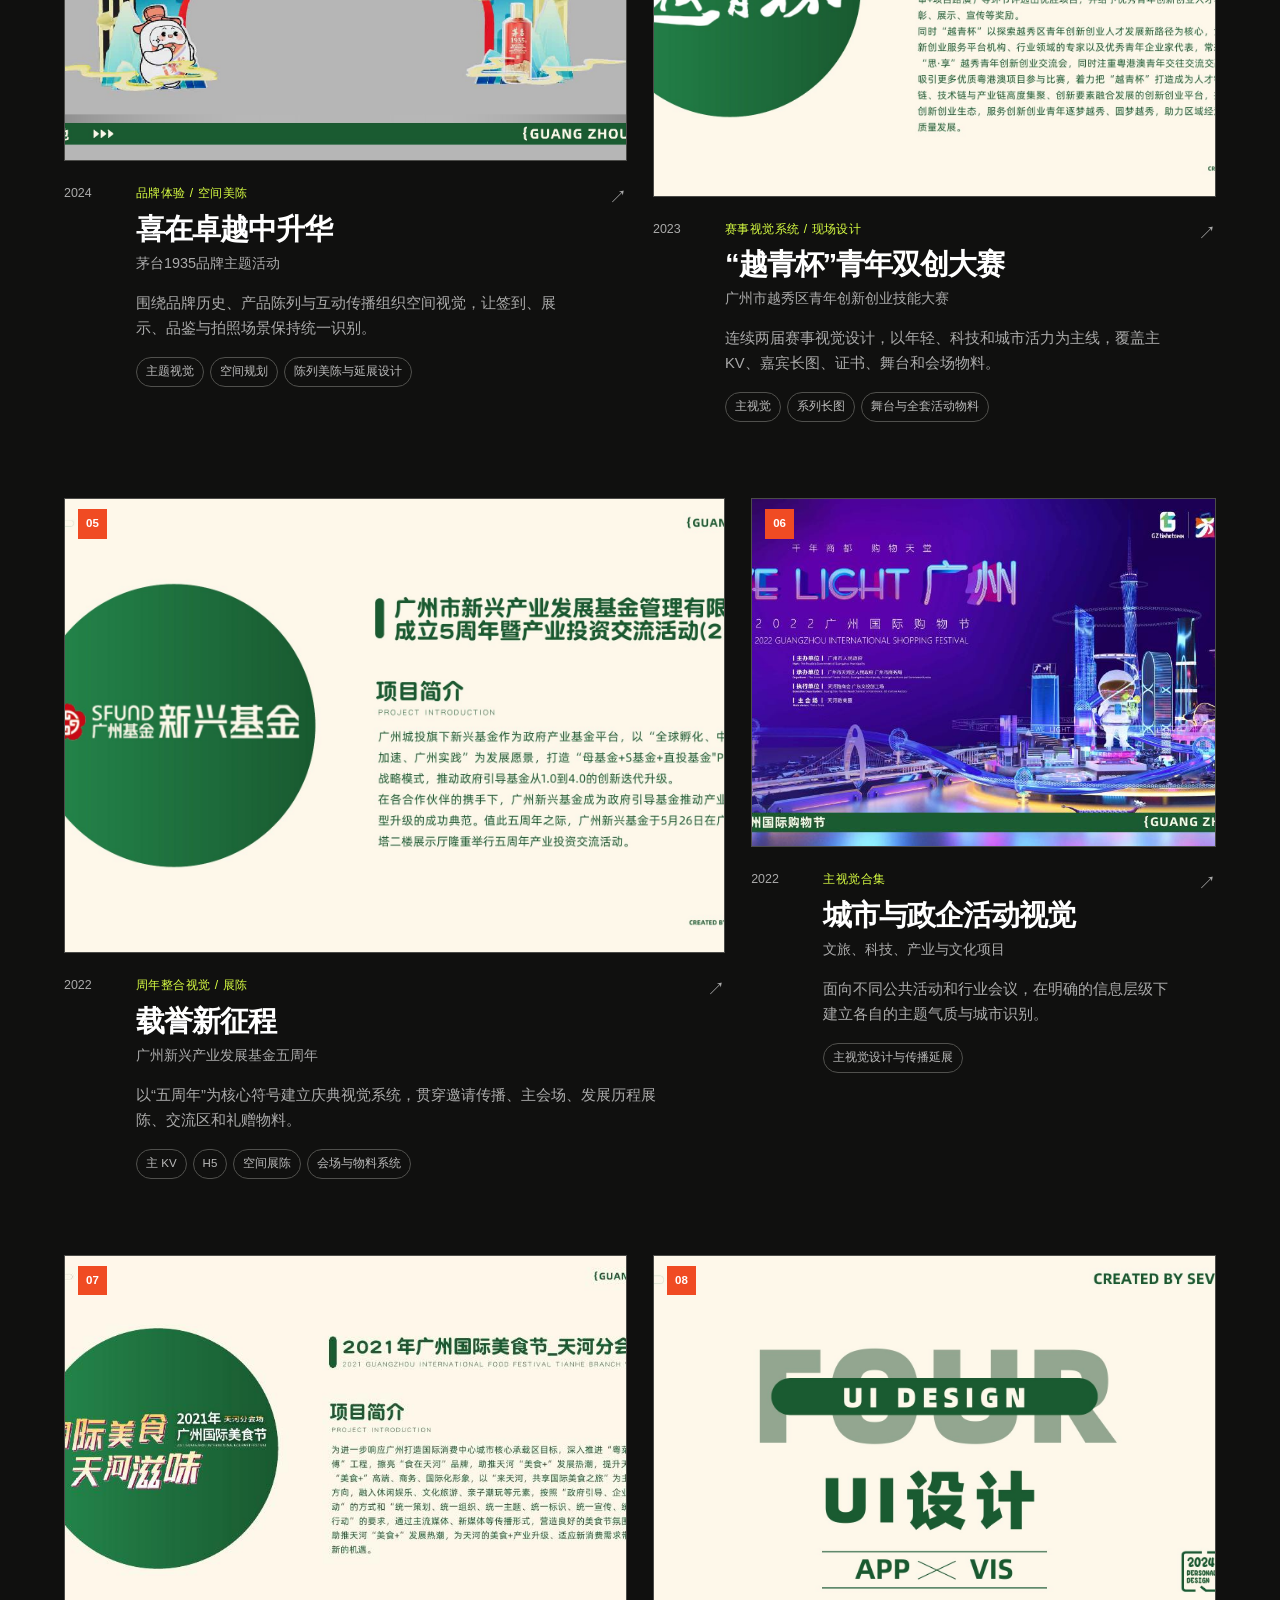
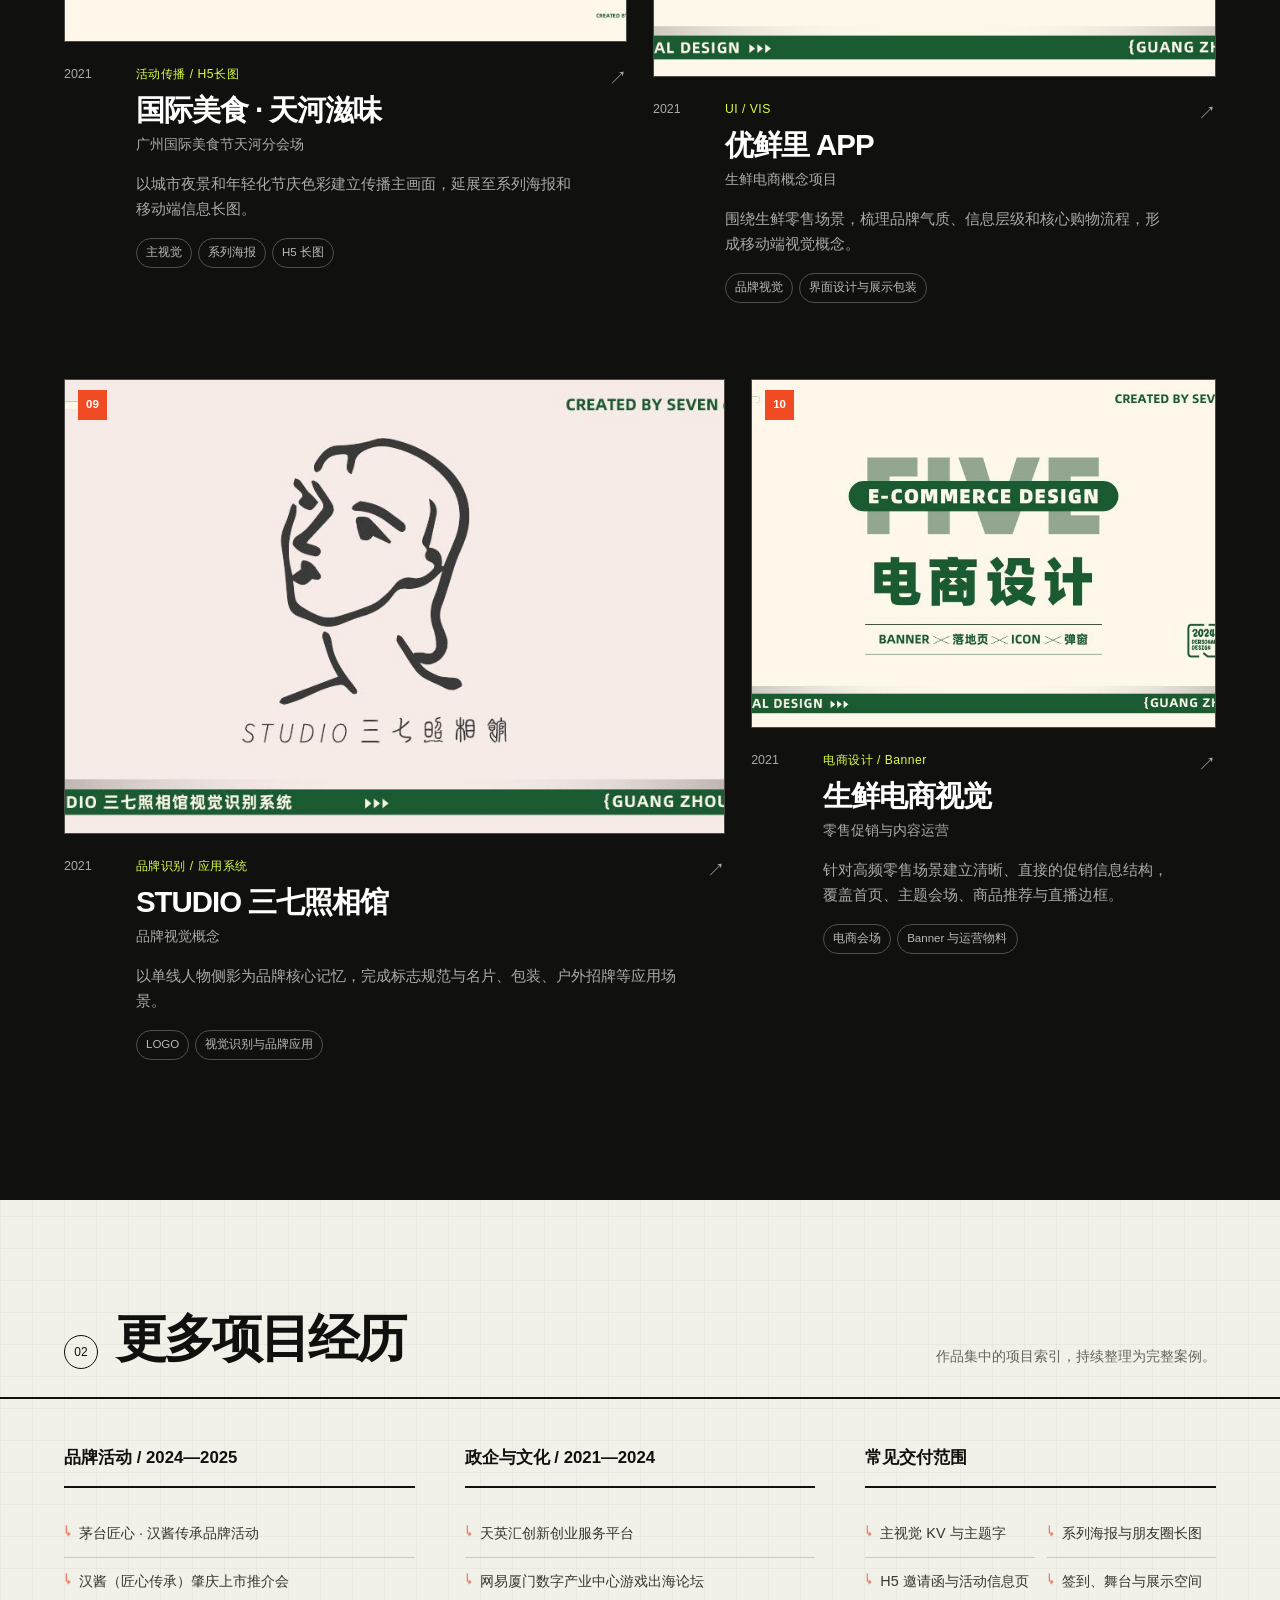
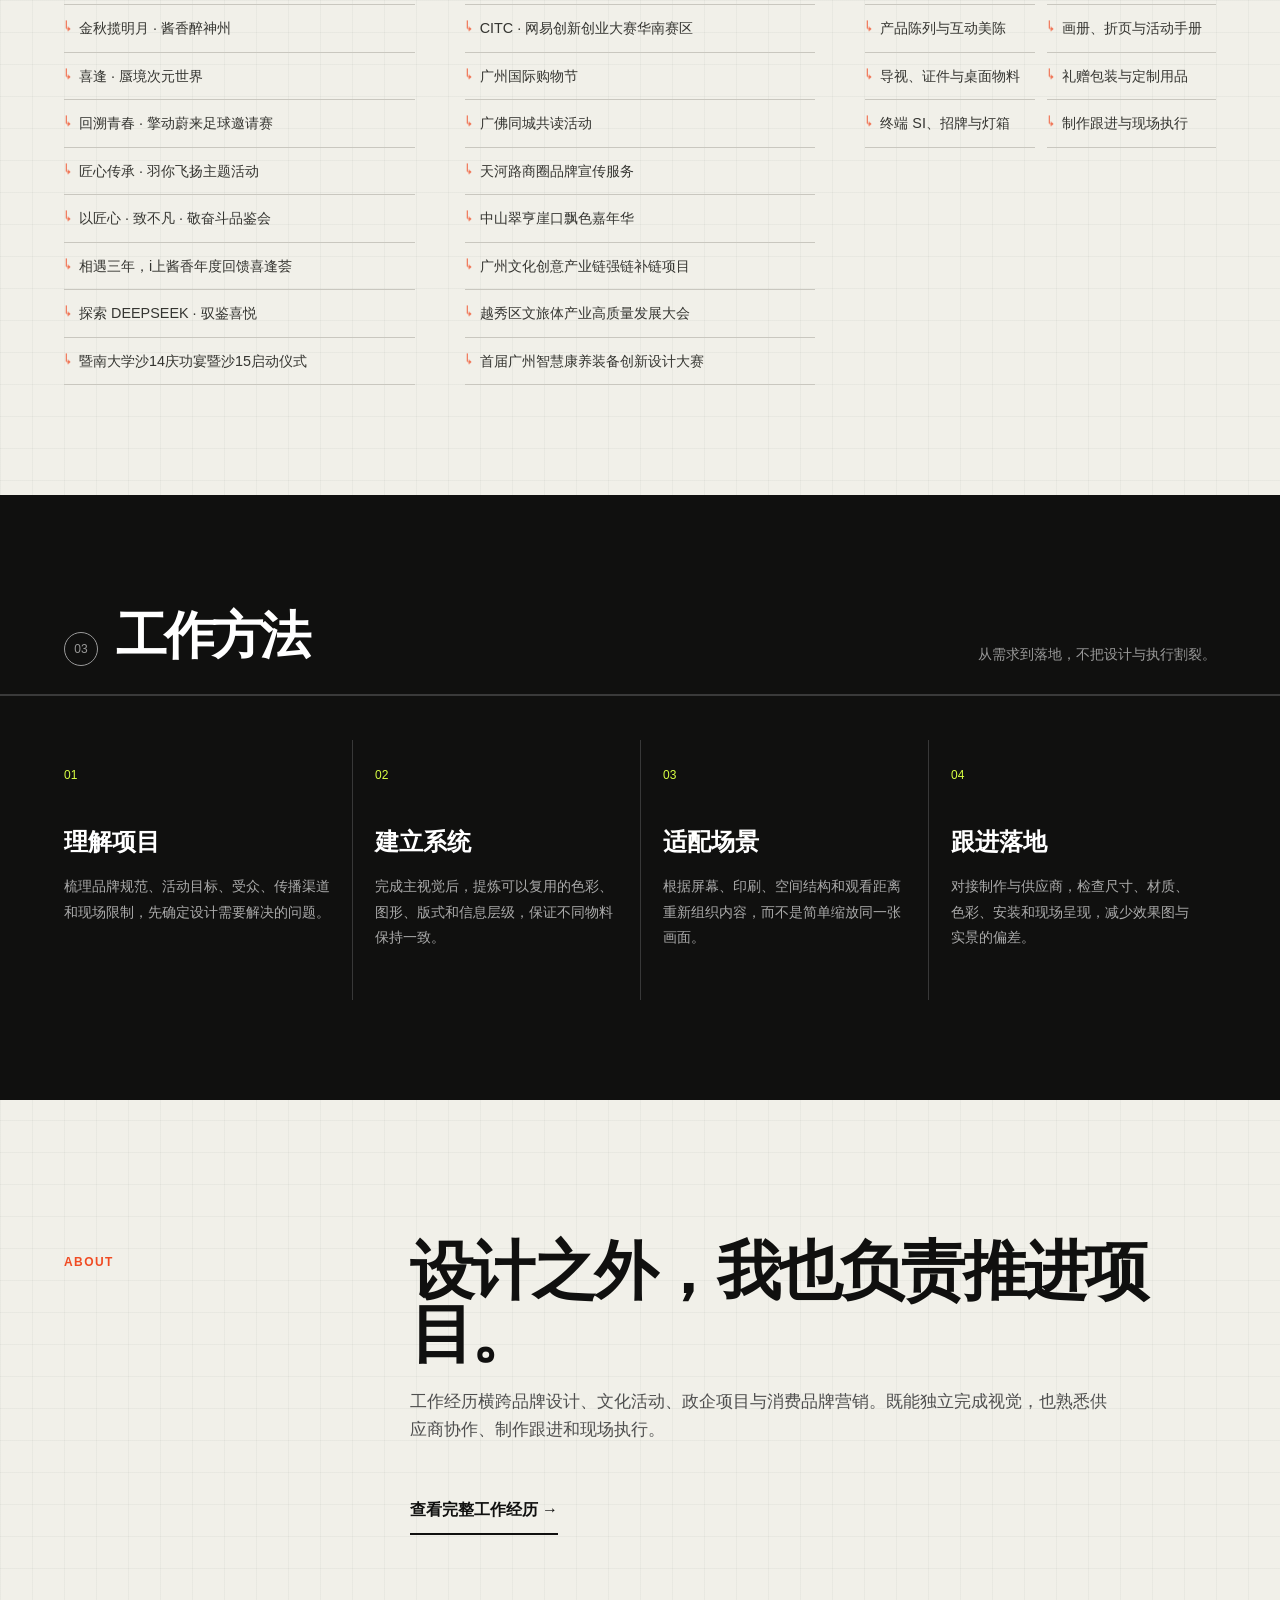
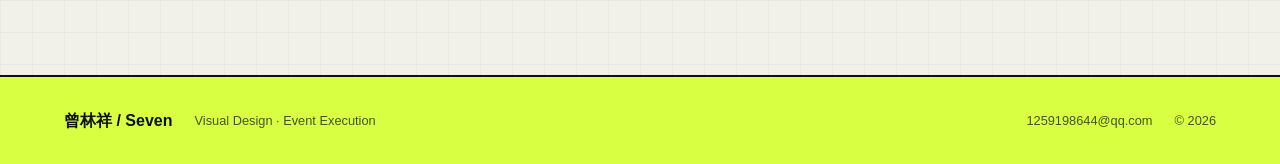
==== commit ad882341: "Redesign portfolio with UI UX Pro Max system" ====
--- a/index.html
+++ b/index.html
@@ -1,10 +1,11 @@
 <!doctype html><html lang="zh-CN"><head><meta charset="utf-8"><meta name="viewport" content="width=device-width,initial-scale=1"><title>曾林祥 Seven — 视觉设计与活动执行</title><meta name="description" content="曾林祥的个人作品网站，收录活动主视觉、空间美陈、品牌视觉、数字内容与项目执行案例。"><link rel="icon" href="data:image/svg+xml,%3Csvg xmlns='http://www.w3.org/2000/svg' viewBox='0 0 64 64'%3E%3Crect width='64' height='64' fill='%23151515'/%3E%3Ctext x='32' y='44' text-anchor='middle' font-size='38' font-family='Arial' font-weight='700' fill='white'%3E7%3C/text%3E%3C/svg%3E"><link rel="stylesheet" href="styles.css?v=20260911-4"></head><body>
 <header class="site-header"><a class="logo" href="index.html"><b>SEVEN</b><span>曾林祥 · 视觉设计师</span></a><nav><a class="active" href="index.html">作品</a><a href="about.html">关于 / 履历</a><a href="mailto:1259198644@qq.com">联系</a></nav></header>
-<main><section class="intro"><div><p class="kicker">VISUAL DESIGNER · EVENT EXECUTION · GUANGZHOU</p><h1>视觉设计与<br>活动落地</h1></div><div class="intro-copy"><p>从主题策略、主视觉到空间美陈和现场执行，我希望设计不只停留在屏幕上，也能在真实场景中被准确呈现。</p><dl><div><dt>经验</dt><dd>5 年以上</dd></div><div><dt>方向</dt><dd>活动 / 品牌 / 空间 / 数字</dd></div><div><dt>状态</dt><dd>持续更新项目中</dd></div></dl></div></section>
+<main><section class="intro"><div class="hero-copy"><p class="kicker">VISUAL DESIGNER · EVENT EXECUTION · GUANGZHOU</p><h1><span>视觉设计</span><br><span>与活动落地</span></h1><p class="hero-note">PORTFOLIO / 2021—2026</p></div><div class="hero-number" aria-hidden="true">07</div><div class="intro-copy"><p>从主题策略、主视觉到空间美陈和现场执行，我希望设计不只停留在屏幕上，也能在真实场景中被准确呈现。</p><dl><div><dt>经验</dt><dd>5 年以上</dd></div><div><dt>方向</dt><dd>活动 / 品牌 / 空间 / 数字</dd></div><div><dt>状态</dt><dd>持续更新项目中</dd></div></dl></div><a class="scroll-cue" href="#work">SCROLL TO EXPLORE <i>↓</i></a></section>
+<div class="marquee" aria-label="专业方向"><div><span>VISUAL IDENTITY</span><i aria-hidden="true">✦</i><span>EVENT DESIGN</span><i aria-hidden="true">✦</i><span>SPATIAL EXPERIENCE</span><i aria-hidden="true">✦</i><span>PROJECT DELIVERY</span><i aria-hidden="true">✦</i><span>VISUAL IDENTITY</span><i aria-hidden="true">✦</i><span>EVENT DESIGN</span><i aria-hidden="true">✦</i><span>SPATIAL EXPERIENCE</span><i aria-hidden="true">✦</i><span>PROJECT DELIVERY</span></div><button type="button" aria-label="暂停滚动文字" aria-pressed="false">Ⅱ</button></div>
 <section class="nowbar"><b>当前 / 2026</b><p>品牌活动、政企传播与线下视觉项目持续进行中，公开案例将按完成时间倒序加入。</p><a href="about.html">了解我的经历 →</a></section>
 <section class="disciplines"><div class="section-title"><div><span>01</span><h2>作品范围</h2></div><p>不只活动 KV，也记录从品牌内容到项目执行的完整能力结构。</p></div><div class="discipline-grid"><article class="reveal"><b>01</b><h3>画册与版式</h3><p>政策汇编、项目手册、产业导览、调研报告与招商资料，处理大量信息的结构和印刷阅读节奏。</p></article><article class="reveal"><b>02</b><h3>活动视觉</h3><p>主 KV、系列海报、宣传长图、H5 邀请函、嘉宾与议程信息，以及线上线下尺寸延展。</p></article><article class="reveal"><b>03</b><h3>空间美陈</h3><p>签到、舞台、展陈、产品展示、互动打卡、品牌摊位、门头与现场导视系统。</p></article><article class="reveal"><b>04</b><h3>品牌与 SI</h3><p>品牌识别、网格规范、包装应用，以及终端门店招牌、灯箱广告和实际落地管控。</p></article><article class="reveal"><b>05</b><h3>UI 与电商</h3><p>移动端概念界面、电商会场、运营 Banner、商品推荐、促销信息和直播视觉。</p></article><article class="reveal"><b>06</b><h3>项目执行</h3><p>策划方案、团队推进、供应商协调、媒介投放、制作跟进与现场突发调整。</p></article></div></section>
 <section class="work-section" id="work"><div class="section-title"><div><span>02</span><h2>项目案例</h2></div><p>按项目类型浏览，每个案例包含背景、思路、过程、交付内容与复盘。</p></div><div class="filters" aria-label="项目分类"><button class="active" data-filter="all">全部项目</button><button data-filter="event">活动视觉</button><button data-filter="space">空间美陈</button><button data-filter="digital">品牌与数字</button></div><section id="projects" class="project-list"></section></section>
 <section class="project-index"><div class="section-title"><div><span>02</span><h2>更多项目经历</h2></div><p>作品集中的项目索引，持续整理为完整案例。</p></div><div class="index-columns"><div><h3>品牌活动 / 2024—2025</h3><ul><li>茅台匠心 · 汉酱传承品牌活动</li><li>汉酱（匠心传承）肇庆上市推介会</li><li>金秋揽明月 · 酱香醉神州</li><li>喜逢 · 蜃境次元世界</li><li>回溯青春 · 擎动蔚来足球邀请赛</li><li>匠心传承 · 羽你飞扬主题活动</li><li>以匠心 · 致不凡 · 敬奋斗品鉴会</li><li>相遇三年，i上酱香年度回馈喜逢荟</li><li>探索 DEEPSEEK · 驭鉴喜悦</li><li>暨南大学沙14庆功宴暨沙15启动仪式</li></ul></div><div><h3>政企与文化 / 2021—2024</h3><ul><li>天英汇创新创业服务平台</li><li>网易厦门数字产业中心游戏出海论坛</li><li>CITC · 网易创新创业大赛华南赛区</li><li>广州国际购物节</li><li>广佛同城共读活动</li><li>天河路商圈品牌宣传服务</li><li>中山翠亨崖口飘色嘉年华</li><li>广州文化创意产业链强链补链项目</li><li>越秀区文旅体产业高质量发展大会</li><li>首届广州智慧康养装备创新设计大赛</li></ul></div><div><h3>常见交付范围</h3><ul class="scope-list"><li>主视觉 KV 与主题字</li><li>系列海报与朋友圈长图</li><li>H5 邀请函与活动信息页</li><li>签到、舞台与展示空间</li><li>产品陈列与互动美陈</li><li>画册、折页与活动手册</li><li>导视、证件与桌面物料</li><li>礼赠包装与定制用品</li><li>终端 SI、招牌与灯箱</li><li>制作跟进与现场执行</li></ul></div></div></section>
 <section class="method"><div class="section-title inverse"><div><span>03</span><h2>工作方法</h2></div><p>从需求到落地，不把设计与执行割裂。</p></div><div class="method-grid"><article><span>01</span><h3>理解项目</h3><p>梳理品牌规范、活动目标、受众、传播渠道和现场限制，先确定设计需要解决的问题。</p></article><article><span>02</span><h3>建立系统</h3><p>完成主视觉后，提炼可以复用的色彩、图形、版式和信息层级，保证不同物料保持一致。</p></article><article><span>03</span><h3>适配场景</h3><p>根据屏幕、印刷、空间结构和观看距离重新组织内容，而不是简单缩放同一张画面。</p></article><article><span>04</span><h3>跟进落地</h3><p>对接制作与供应商，检查尺寸、材质、色彩、安装和现场呈现，减少效果图与实景的偏差。</p></article></div></section>
 <section class="profile-teaser"><p>ABOUT</p><div><h2>设计之外，我也负责推进项目。</h2><p>工作经历横跨品牌设计、文化活动、政企项目与消费品牌营销。既能独立完成视觉，也熟悉供应商协作、制作跟进和现场执行。</p><a class="text-link" href="about.html">查看完整工作经历 →</a></div></section>
-</main><footer><div><b>曾林祥 / Seven</b><span>Visual Design · Event Execution</span></div><div><a href="mailto:1259198644@qq.com">1259198644@qq.com</a><span>© 2026</span></div></footer><script src="projects.js?v=20260911-3"></script><script src="site.js?v=20260911-4"></script></body></html>
+</main><footer><div><b>曾林祥 / Seven</b><span>Visual Design · Event Execution</span></div><div><a href="mailto:1259198644@qq.com">1259198644@qq.com</a><span>© 2026</span></div></footer><script src="projects.js?v=20260912-1"></script><script src="site.js?v=20260912-1"></script></body></html>
--- a/styles.css
+++ b/styles.css
@@ -15,3 +15,20 @@
 /* Capability atlas */
 .discipline-grid{max-width:var(--max);margin:auto;padding:30px var(--pad) 115px;display:grid;grid-template-columns:repeat(3,minmax(0,1fr));gap:14px}.discipline-grid article{min-height:245px;padding:28px;background:#fff;border:1px solid var(--line);display:flex;flex-direction:column;transition:background .3s ease,color .3s ease,transform .3s ease}.discipline-grid article:hover{background:var(--accent);color:#fff;transform:translateY(-5px)}.discipline-grid b{font-size:.72rem;color:var(--accent)}.discipline-grid article:hover b{color:#fff}.discipline-grid h3{font-size:1.45rem;letter-spacing:-.025em;margin:auto 0 14px}.discipline-grid p{font-size:.88rem;line-height:1.75;color:var(--muted);margin:0}.discipline-grid article:hover p{color:rgba(255,255,255,.78)}
 @media(max-width:850px){.discipline-grid{grid-template-columns:repeat(2,minmax(0,1fr))}}@media(max-width:560px){.discipline-grid{grid-template-columns:1fr;padding-bottom:75px}.discipline-grid article{min-height:210px}}
+
+/* UI/UX Pro Max — editorial brutalist system */
+@import url('https://fonts.googleapis.com/css2?family=Archivo:wght@400;500;600;700;800&family=Space+Grotesk:wght@400;500;600&display=swap');
+:root{--ink:#10100f;--muted:#65645f;--line:#c9c7bf;--paper:#f1f0e9;--white:#fafaf7;--accent:#f04b23;--acid:#d9ff43;--display:"Archivo","PingFang SC",sans-serif;--body:"Space Grotesk","PingFang SC",sans-serif}
+body{font-family:var(--body);font-size:16px;line-height:1.7;background-color:var(--paper);background-image:linear-gradient(rgba(16,16,15,.035) 1px,transparent 1px),linear-gradient(90deg,rgba(16,16,15,.035) 1px,transparent 1px);background-size:32px 32px}h1,h2,h3,.logo b,.project-info h3,.next-project b{font-family:var(--display)}a,button{outline-offset:4px}a:focus-visible,button:focus-visible,[role=button]:focus-visible{outline:3px solid var(--accent)}
+.site-header{height:82px;background:rgba(241,240,233,.9);border-bottom:2px solid var(--ink)}.logo b{font-size:1.18rem;font-weight:800;letter-spacing:-.04em}.logo b:after{content:"®";font-size:.48rem;vertical-align:top;margin-left:2px}.logo span{border-left:1px solid var(--ink);padding-left:14px;color:var(--ink)}nav{height:100%;align-items:center}nav a{position:relative;color:var(--ink);font-weight:600}nav a:after{content:"";position:absolute;left:0;right:100%;bottom:-8px;height:3px;background:var(--accent);transition:right .25s ease}nav a:hover:after,nav a.active:after{right:0}
+.intro{position:relative;max-width:none;min-height:calc(100svh - 82px);padding:clamp(70px,8vw,125px) var(--pad) 60px;grid-template-columns:minmax(0,1.35fr) minmax(260px,.55fr);gap:4vw;align-content:center;overflow:hidden;border-bottom:2px solid var(--ink)}.hero-copy{position:relative;z-index:2}.intro h1{font-size:clamp(4rem,9.2vw,10rem);font-weight:800;line-height:.83;letter-spacing:-.085em;text-transform:uppercase;margin:32px 0 0}.intro h1 span{display:inline-block;animation:heroLine .9s cubic-bezier(.16,1,.3,1) both}.intro h1 span:nth-child(2){animation-delay:.1s;color:transparent;-webkit-text-stroke:2px var(--ink)}@keyframes heroLine{from{opacity:0;transform:translateY(80px) rotate(2deg)}to{opacity:1;transform:none}}.hero-note{margin:34px 0 0;font:600 .75rem/1 var(--body);letter-spacing:.15em}.hero-number{position:absolute;right:-.03em;top:50%;transform:translateY(-52%);font:800 clamp(18rem,40vw,46rem)/.75 var(--display);letter-spacing:-.14em;color:var(--accent);opacity:.1;pointer-events:none}.intro-copy{position:relative;z-index:2;align-self:end;padding:26px;background:var(--acid);border:2px solid var(--ink);box-shadow:9px 9px 0 var(--ink);transform:rotate(-1deg)}.intro-copy>p{font-size:1.05rem;line-height:1.75}.intro-copy dl{border-width:2px}.intro-copy dl div{border-color:rgba(16,16,15,.3)}.intro-copy dt{color:var(--ink)}.scroll-cue{position:absolute;left:var(--pad);bottom:22px;font-size:.7rem;font-weight:700;letter-spacing:.11em}.scroll-cue i{display:inline-block;font-style:normal;margin-left:10px;animation:bob 1.4s ease-in-out infinite}@keyframes bob{50%{transform:translateY(5px)}}
+.marquee{overflow:hidden;background:var(--accent);color:#fff;border-bottom:2px solid var(--ink);padding:14px 0}.marquee>div{display:flex;width:max-content;gap:25px;align-items:center;animation:marquee 24s linear infinite}.marquee span{font:700 1rem/1 var(--display);letter-spacing:.05em}.marquee i{color:var(--acid);font-style:normal}@keyframes marquee{to{transform:translateX(-50%)}}.nowbar{border-bottom:2px solid var(--ink);background:var(--ink)}.nowbar b{color:var(--acid)}
+.marquee{position:relative}.marquee>button{position:absolute;right:12px;top:50%;transform:translateY(-50%);width:44px;height:44px;border:2px solid var(--ink);border-radius:50%;background:var(--acid);color:var(--ink);cursor:pointer;font-weight:800}.marquee.paused>div,.marquee:focus-within>div{animation-play-state:paused}.marquee>button:active{background:#fff}
+.section-title{padding-top:110px;border-bottom:2px solid var(--ink)}.section-title h2{font-size:clamp(2.25rem,4vw,4.4rem);font-weight:800;letter-spacing:-.06em}.section-title span{display:grid;place-items:center;width:34px;height:34px;border:1px solid currentColor;border-radius:50%;color:var(--ink)}.discipline-grid{gap:0;padding-top:0}.discipline-grid article{min-height:280px;border:0;border-right:1px solid var(--ink);border-bottom:1px solid var(--ink);background:rgba(250,250,247,.72);padding:30px}.discipline-grid article:nth-child(3n){border-right:0}.discipline-grid b{width:34px;height:34px;display:grid;place-items:center;border-radius:50%;background:var(--ink);color:#fff}.discipline-grid h3{font-size:1.6rem;font-weight:700}.discipline-grid article:hover{background:var(--acid);color:var(--ink);transform:none}.discipline-grid article:hover b{background:var(--accent);color:#fff}.discipline-grid article:hover p{color:var(--ink)}
+.work-section{background:var(--ink);color:#fff}.work-section .section-title{border-color:#41413e}.work-section .section-title span{color:var(--acid)}.work-section .section-title>p{color:#aaa}.filters{padding-top:28px;padding-bottom:34px}.filters button{min-height:44px;color:#fff;border-color:#696963;font-family:var(--body);font-weight:600}.filters button:hover,.filters .active{background:var(--acid);border-color:var(--acid);color:var(--ink)}.project-list{padding-bottom:140px}.project-card{border-top:0;padding-top:0}.project-visual{border:1px solid #4b4b48}.project-visual span{background:var(--acid);color:var(--ink);font-weight:700}.project-visual em{background:var(--accent);font-weight:700}.project-info{grid-template-columns:60px 1fr 35px;padding-top:22px}.project-info>div>p:first-child{color:var(--acid)}.project-info h3{font-size:clamp(1.6rem,2.3vw,2.6rem);font-weight:700;color:#fff}.project-info h4,.project-info .summary,.project-no,.project-info>i{color:#aaa}.project-info li{background:transparent;border-color:#50504d;color:#bbb}.project-card:nth-child(4n+1){transform:translateY(50px)}.project-card:nth-child(4n+2){transform:translateY(-15px)}
+.index-columns h3{font-family:var(--display);font-size:1.05rem;border-bottom:2px solid var(--ink)}.index-columns li{padding:11px 0;color:#353531}.index-columns li:before{content:"↳";color:var(--accent);margin-right:8px}.method{border-top:2px solid var(--ink)}.method-grid article{min-height:260px;padding-top:20px}.method-grid h3{font-family:var(--display);font-size:1.5rem}.method-grid span{color:var(--acid)}
+.profile-teaser{padding-top:140px;padding-bottom:140px}.profile-teaser>p{color:var(--accent)}.profile-teaser h2,.contact-section h2{font-size:clamp(2.7rem,5vw,5.8rem);font-weight:800;line-height:.98}.text-link,.contact-section a{min-height:44px;padding:10px 0;border-bottom:2px solid}footer{background:var(--acid);color:var(--ink);border-top:2px solid var(--ink)}footer span,footer a{opacity:.72}
+.about-intro{position:relative;min-height:82vh;padding-top:130px;padding-bottom:130px;border-bottom:2px solid var(--ink);grid-template-columns:.65fr 2.4fr}.about-index{display:block;font-size:.78rem;letter-spacing:.15em;color:var(--accent);margin-bottom:28px}.about-intro h1{font-size:clamp(3.7rem,7.5vw,8rem);font-weight:800;line-height:.9;letter-spacing:-.075em}.about-intro div>p{max-width:760px;margin-left:auto}.about-intro .about-lead{font-size:1.3rem;color:var(--ink);border-left:4px solid var(--accent);padding-left:24px}.profile-data{background:var(--acid);color:var(--ink);border-bottom:2px solid var(--ink)}.profile-data div{border-color:rgba(0,0,0,.25)}.experience{background:var(--white)}.job{position:relative;border-bottom:2px solid var(--ink);padding:75px 0}.job-meta{position:sticky;top:115px;height:max-content}.job-meta time{display:inline-block;background:var(--accent);color:#fff;padding:5px 9px;font-weight:700}.job-meta h3{font-family:var(--display);font-size:1.75rem}.job-body h4{display:inline-block;background:var(--ink);color:#fff;padding:4px 8px}.skills-section{border-top:2px solid var(--ink)}.skills-grid article{min-height:250px}.contact-section{min-height:70vh;align-items:center}
+.case-title{padding-top:110px}.case-title>p{color:var(--accent);font-weight:700}.case-title h1{font-size:clamp(3.5rem,8vw,8.5rem);font-weight:800;line-height:.88}.case-tags span,.deliverables span{border:1px solid var(--ink);background:var(--white)}.case-cover{border:2px solid var(--ink);box-shadow:12px 12px 0 var(--accent)}.case-layout{grid-template-columns:230px 1fr}.case-nav{border-top:2px solid var(--ink)}.case-nav a{min-height:44px}.content-section{border-bottom:2px solid var(--ink)}.content-section h2,.gallery-head h2,.review-section h2{font-size:clamp(2.5rem,4vw,4.5rem);font-weight:800}.source-context{border-left:8px solid var(--acid)}.gallery-section{background:var(--ink);color:#fff}.gallery-section .section-label,.gallery-head span,.case-gallery figcaption{color:#aaa}.case-gallery.editorial img{border:1px solid #4d4d49}.review-section{padding-top:140px;padding-bottom:140px}.next-project{background:var(--accent);border-top:2px solid var(--ink)}.next-project b{font-size:clamp(2rem,4vw,4.5rem)}.contact-drawer section{border-left:3px solid var(--acid)}.contact-row{min-height:72px}.contact-row button{min-width:64px;min-height:44px}.contact-close,.lightbox button{width:48px;height:48px}
+@media(max-width:850px){.intro{grid-template-columns:1fr;min-height:auto}.hero-number{font-size:62vw}.intro-copy{max-width:560px;margin-left:auto}.discipline-grid article:nth-child(3n){border-right:1px solid var(--ink)}.discipline-grid article:nth-child(2n){border-right:0}.project-card:nth-child(n){transform:none}.about-intro{grid-template-columns:1fr}.job-meta{position:static}}
+@media(max-width:560px){.site-header{height:68px}.intro{padding-top:75px;padding-bottom:80px}.intro h1{font-size:clamp(3.35rem,18vw,5rem);line-height:.88}.intro h1 span:nth-child(2){-webkit-text-stroke:1px var(--ink)}.intro-copy{padding:20px;box-shadow:6px 6px 0 var(--ink)}.scroll-cue{display:none}.section-title{padding-top:80px}.discipline-grid article,.discipline-grid article:nth-child(n){border-right:0}.project-info{grid-template-columns:44px 1fr 22px}.about-intro{padding-top:85px}.about-intro h1,.case-title h1{font-size:3.5rem}.case-cover{box-shadow:6px 6px 0 var(--accent)}.contact-drawer h2{font-size:2.5rem}}
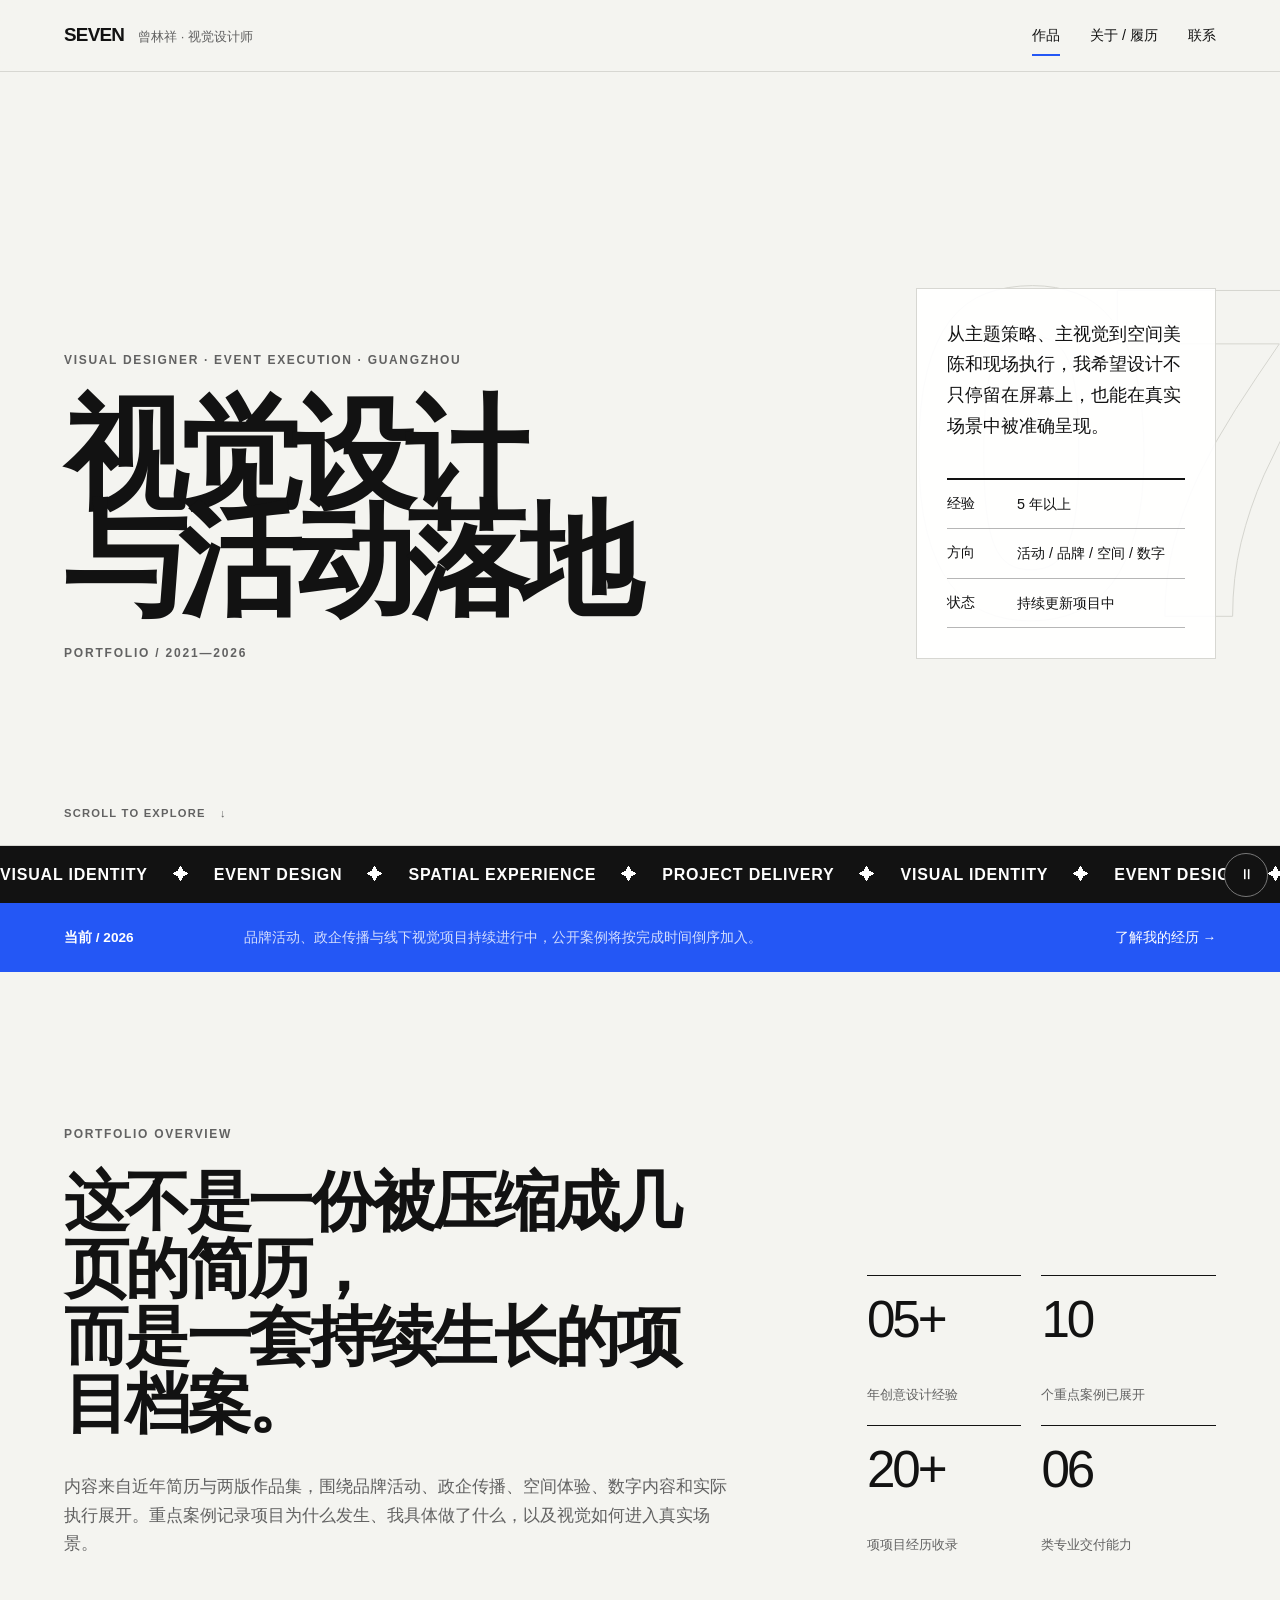
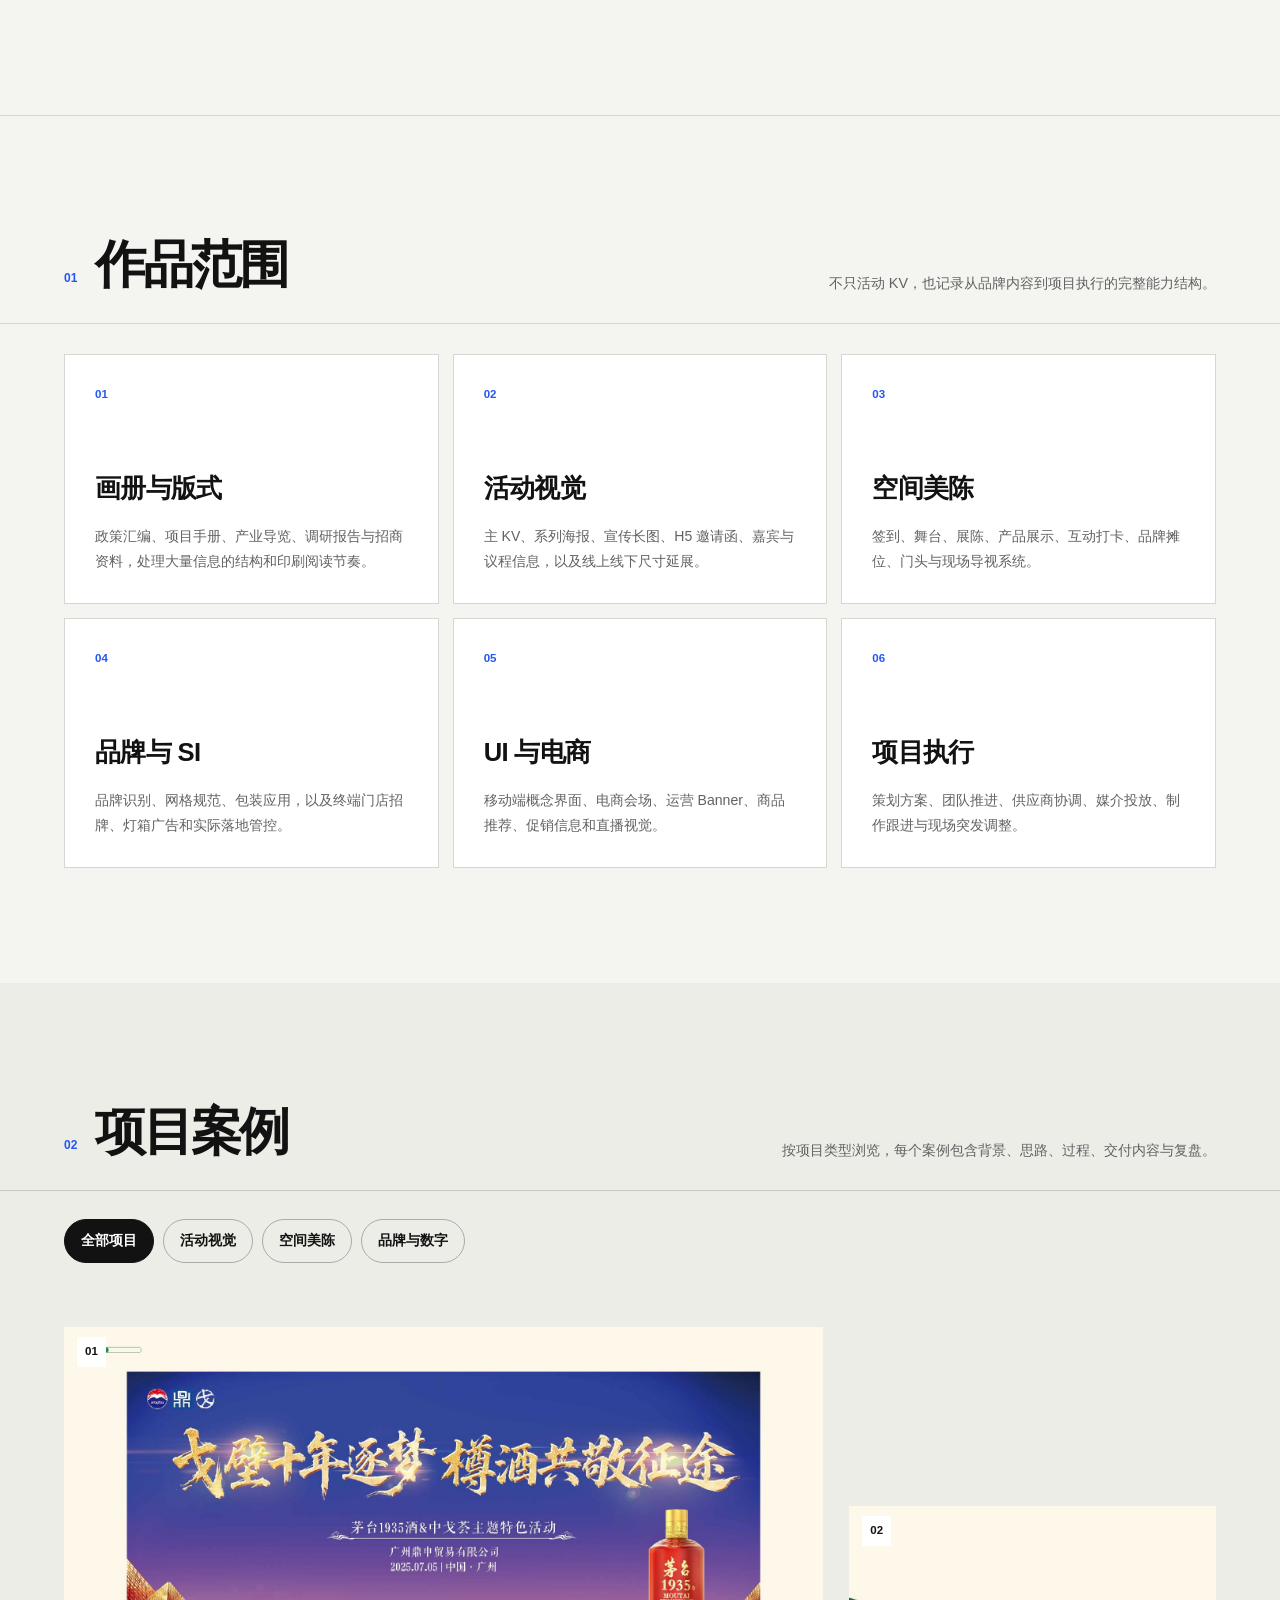
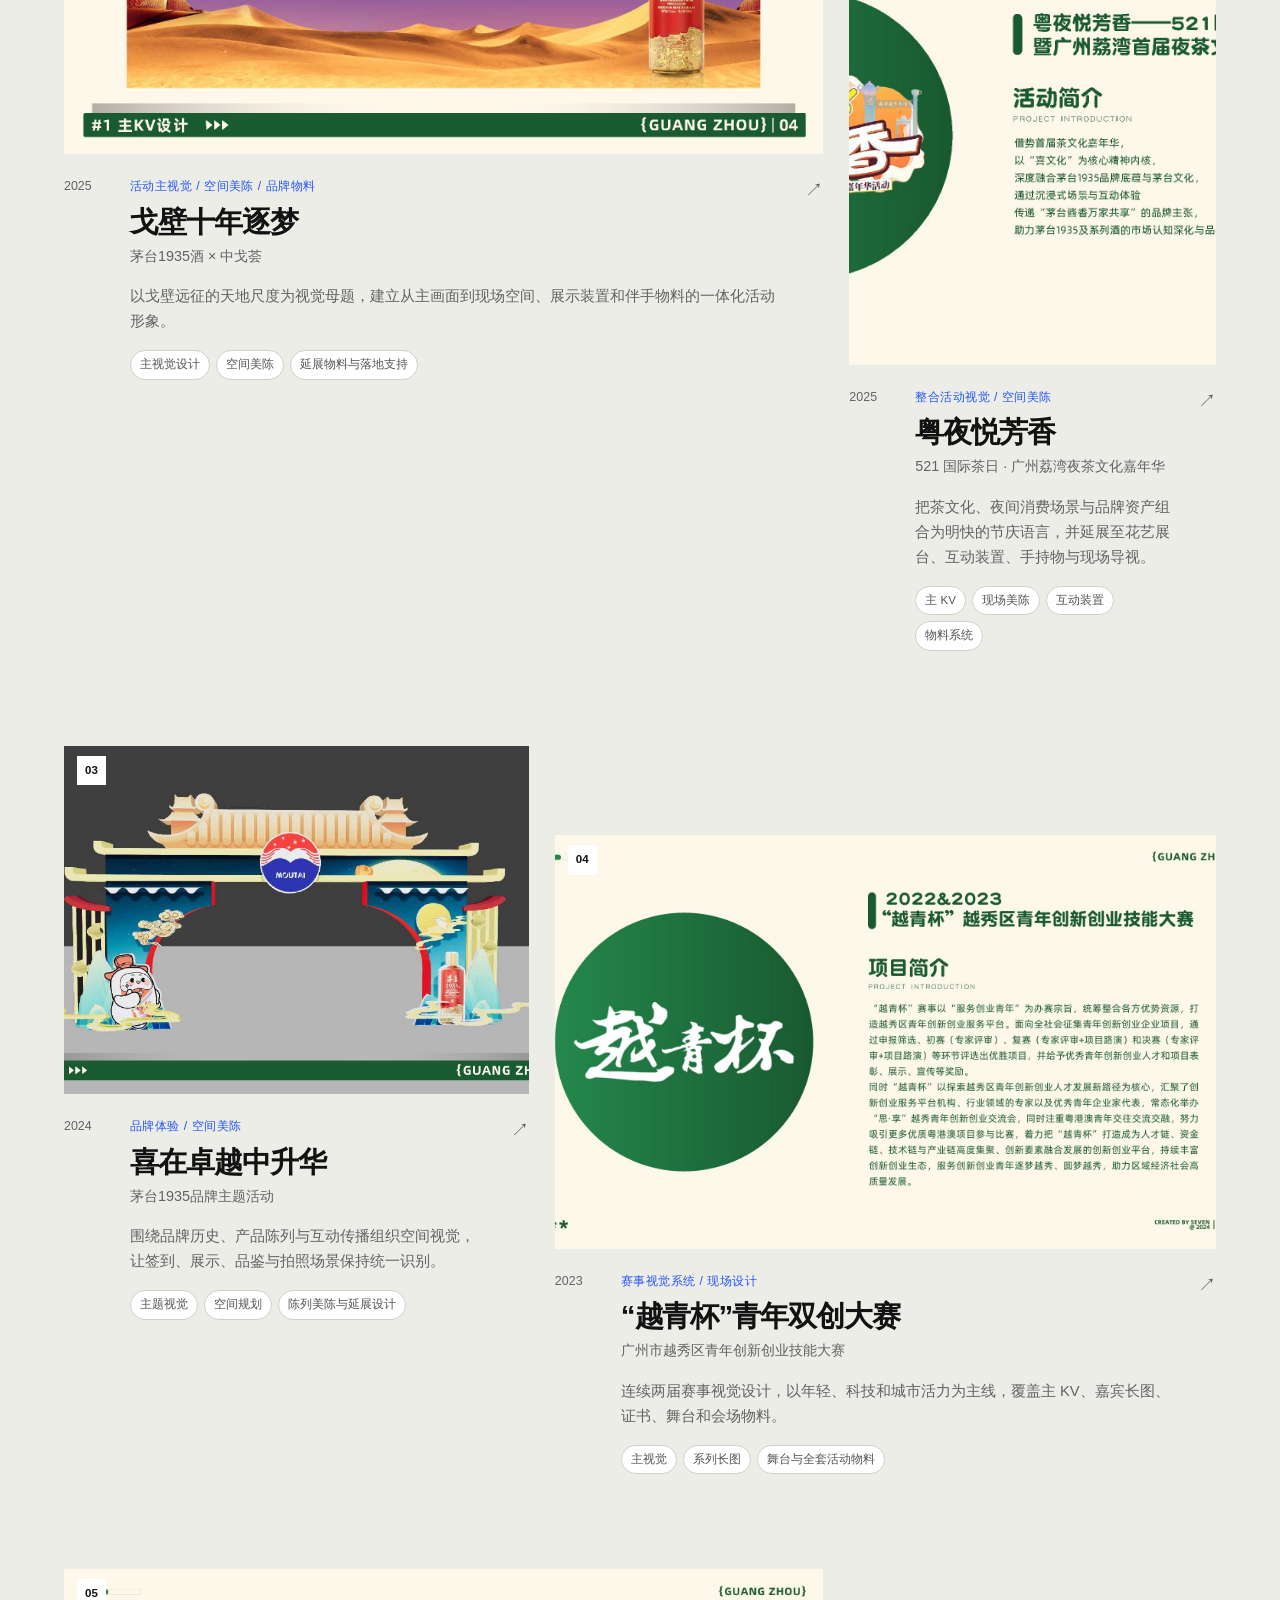
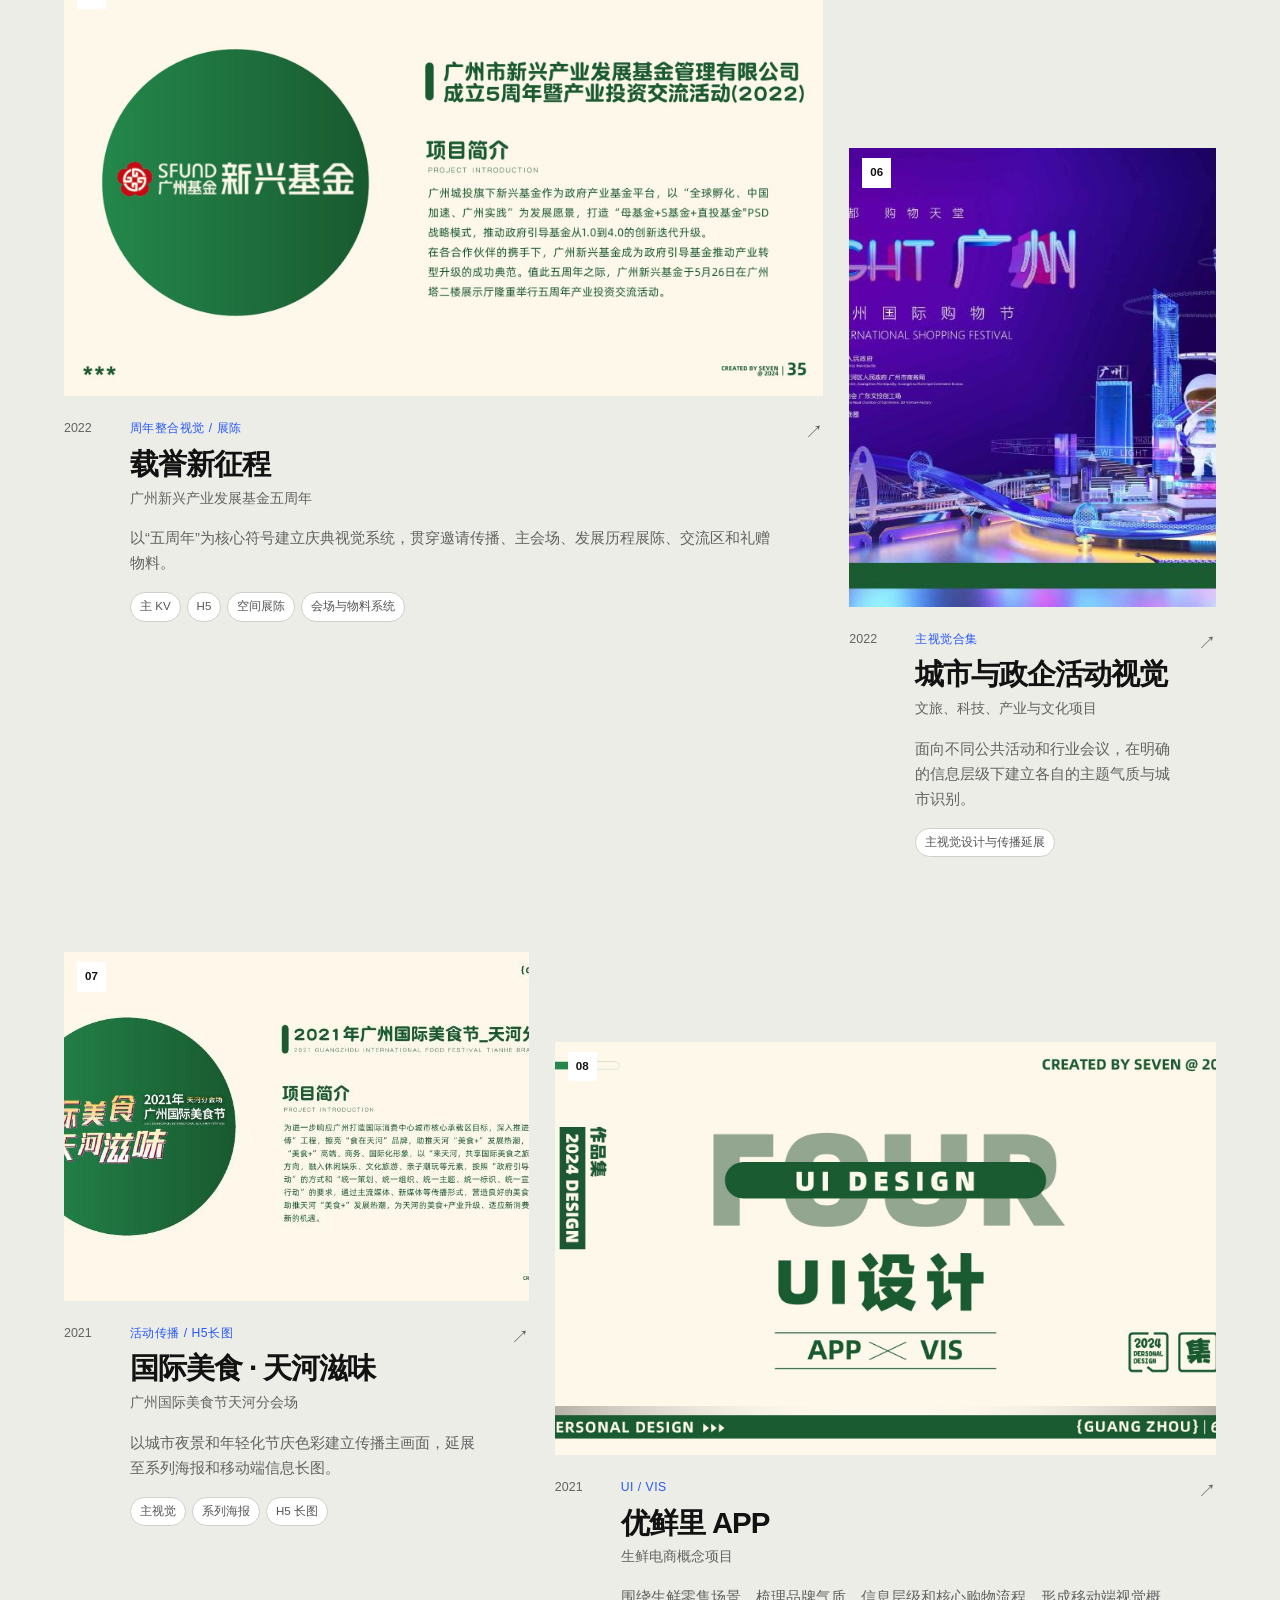
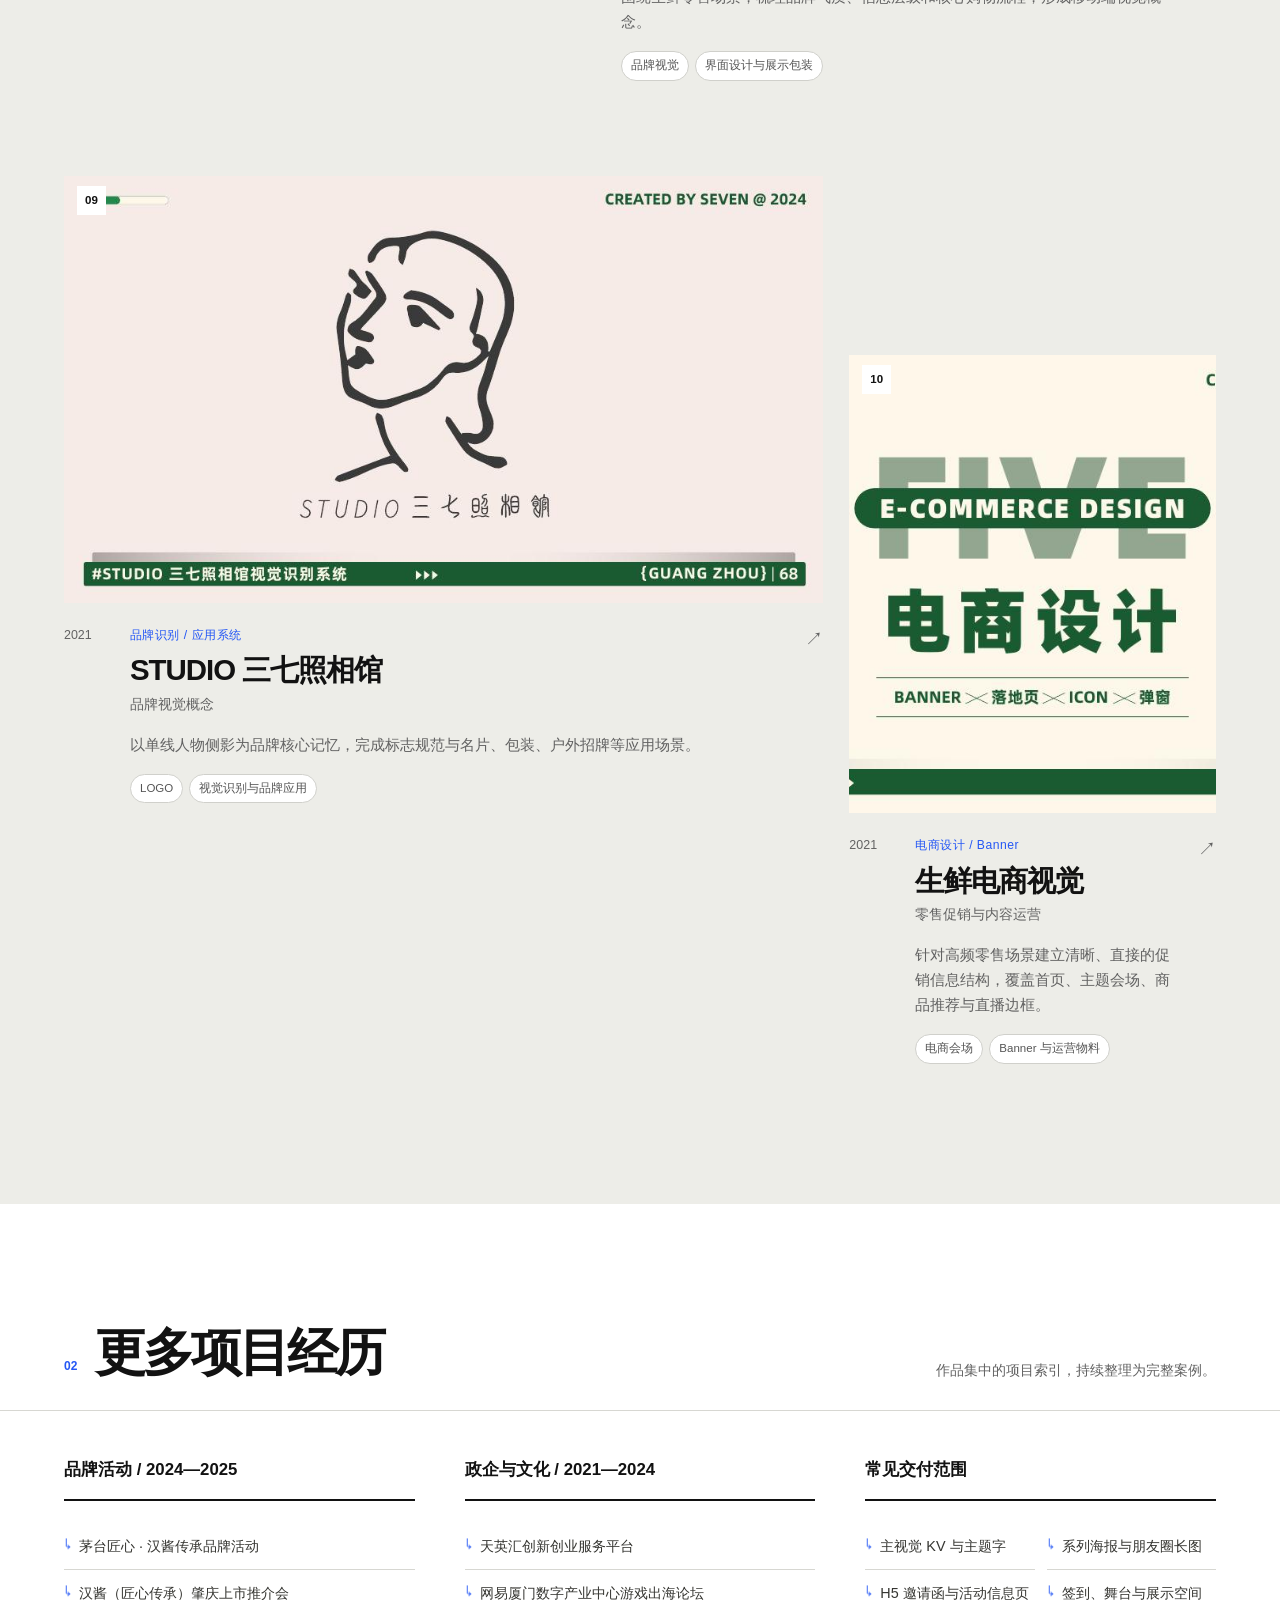
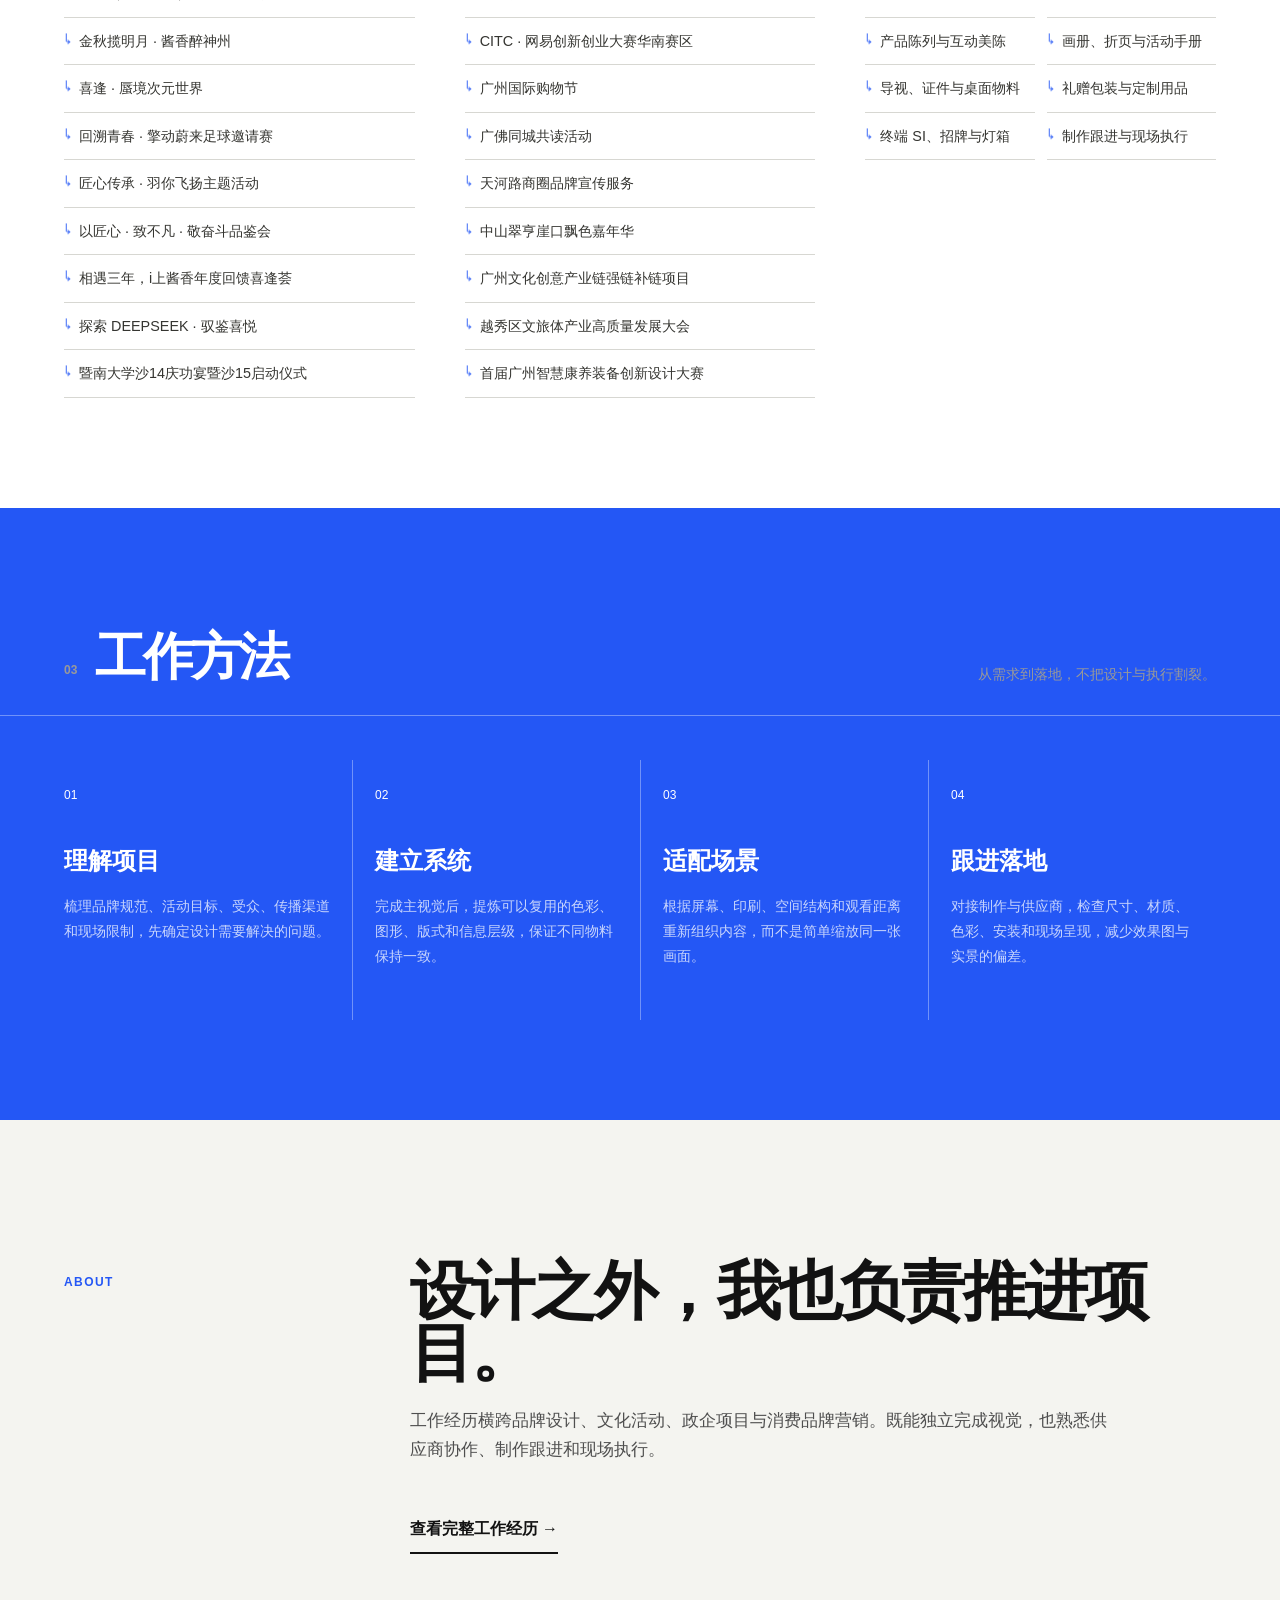
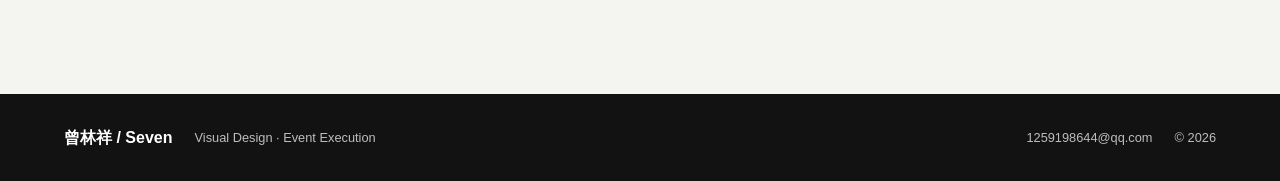
==== commit cbf3d110: "Rework portfolio into image-first editorial layout" ====
--- a/index.html
+++ b/index.html
@@ -3,6 +3,7 @@
 <main><section class="intro"><div class="hero-copy"><p class="kicker">VISUAL DESIGNER · EVENT EXECUTION · GUANGZHOU</p><h1><span>视觉设计</span><br><span>与活动落地</span></h1><p class="hero-note">PORTFOLIO / 2021—2026</p></div><div class="hero-number" aria-hidden="true">07</div><div class="intro-copy"><p>从主题策略、主视觉到空间美陈和现场执行，我希望设计不只停留在屏幕上，也能在真实场景中被准确呈现。</p><dl><div><dt>经验</dt><dd>5 年以上</dd></div><div><dt>方向</dt><dd>活动 / 品牌 / 空间 / 数字</dd></div><div><dt>状态</dt><dd>持续更新项目中</dd></div></dl></div><a class="scroll-cue" href="#work">SCROLL TO EXPLORE <i>↓</i></a></section>
 <div class="marquee" aria-label="专业方向"><div><span>VISUAL IDENTITY</span><i aria-hidden="true">✦</i><span>EVENT DESIGN</span><i aria-hidden="true">✦</i><span>SPATIAL EXPERIENCE</span><i aria-hidden="true">✦</i><span>PROJECT DELIVERY</span><i aria-hidden="true">✦</i><span>VISUAL IDENTITY</span><i aria-hidden="true">✦</i><span>EVENT DESIGN</span><i aria-hidden="true">✦</i><span>SPATIAL EXPERIENCE</span><i aria-hidden="true">✦</i><span>PROJECT DELIVERY</span></div><button type="button" aria-label="暂停滚动文字" aria-pressed="false">Ⅱ</button></div>
 <section class="nowbar"><b>当前 / 2026</b><p>品牌活动、政企传播与线下视觉项目持续进行中，公开案例将按完成时间倒序加入。</p><a href="about.html">了解我的经历 →</a></section>
+<section class="portfolio-overview"><div class="overview-statement"><p class="kicker">PORTFOLIO OVERVIEW</p><h2>这不是一份被压缩成几页的简历，<br>而是一套持续生长的项目档案。</h2><p>内容来自近年简历与两版作品集，围绕品牌活动、政企传播、空间体验、数字内容和实际执行展开。重点案例记录项目为什么发生、我具体做了什么，以及视觉如何进入真实场景。</p></div><div class="overview-metrics"><article><b>05+</b><span>年创意设计经验</span></article><article><b>10</b><span>个重点案例已展开</span></article><article><b>20+</b><span>项项目经历收录</span></article><article><b>06</b><span>类专业交付能力</span></article></div></section>
 <section class="disciplines"><div class="section-title"><div><span>01</span><h2>作品范围</h2></div><p>不只活动 KV，也记录从品牌内容到项目执行的完整能力结构。</p></div><div class="discipline-grid"><article class="reveal"><b>01</b><h3>画册与版式</h3><p>政策汇编、项目手册、产业导览、调研报告与招商资料，处理大量信息的结构和印刷阅读节奏。</p></article><article class="reveal"><b>02</b><h3>活动视觉</h3><p>主 KV、系列海报、宣传长图、H5 邀请函、嘉宾与议程信息，以及线上线下尺寸延展。</p></article><article class="reveal"><b>03</b><h3>空间美陈</h3><p>签到、舞台、展陈、产品展示、互动打卡、品牌摊位、门头与现场导视系统。</p></article><article class="reveal"><b>04</b><h3>品牌与 SI</h3><p>品牌识别、网格规范、包装应用，以及终端门店招牌、灯箱广告和实际落地管控。</p></article><article class="reveal"><b>05</b><h3>UI 与电商</h3><p>移动端概念界面、电商会场、运营 Banner、商品推荐、促销信息和直播视觉。</p></article><article class="reveal"><b>06</b><h3>项目执行</h3><p>策划方案、团队推进、供应商协调、媒介投放、制作跟进与现场突发调整。</p></article></div></section>
 <section class="work-section" id="work"><div class="section-title"><div><span>02</span><h2>项目案例</h2></div><p>按项目类型浏览，每个案例包含背景、思路、过程、交付内容与复盘。</p></div><div class="filters" aria-label="项目分类"><button class="active" data-filter="all">全部项目</button><button data-filter="event">活动视觉</button><button data-filter="space">空间美陈</button><button data-filter="digital">品牌与数字</button></div><section id="projects" class="project-list"></section></section>
 <section class="project-index"><div class="section-title"><div><span>02</span><h2>更多项目经历</h2></div><p>作品集中的项目索引，持续整理为完整案例。</p></div><div class="index-columns"><div><h3>品牌活动 / 2024—2025</h3><ul><li>茅台匠心 · 汉酱传承品牌活动</li><li>汉酱（匠心传承）肇庆上市推介会</li><li>金秋揽明月 · 酱香醉神州</li><li>喜逢 · 蜃境次元世界</li><li>回溯青春 · 擎动蔚来足球邀请赛</li><li>匠心传承 · 羽你飞扬主题活动</li><li>以匠心 · 致不凡 · 敬奋斗品鉴会</li><li>相遇三年，i上酱香年度回馈喜逢荟</li><li>探索 DEEPSEEK · 驭鉴喜悦</li><li>暨南大学沙14庆功宴暨沙15启动仪式</li></ul></div><div><h3>政企与文化 / 2021—2024</h3><ul><li>天英汇创新创业服务平台</li><li>网易厦门数字产业中心游戏出海论坛</li><li>CITC · 网易创新创业大赛华南赛区</li><li>广州国际购物节</li><li>广佛同城共读活动</li><li>天河路商圈品牌宣传服务</li><li>中山翠亨崖口飘色嘉年华</li><li>广州文化创意产业链强链补链项目</li><li>越秀区文旅体产业高质量发展大会</li><li>首届广州智慧康养装备创新设计大赛</li></ul></div><div><h3>常见交付范围</h3><ul class="scope-list"><li>主视觉 KV 与主题字</li><li>系列海报与朋友圈长图</li><li>H5 邀请函与活动信息页</li><li>签到、舞台与展示空间</li><li>产品陈列与互动美陈</li><li>画册、折页与活动手册</li><li>导视、证件与桌面物料</li><li>礼赠包装与定制用品</li><li>终端 SI、招牌与灯箱</li><li>制作跟进与现场执行</li></ul></div></div></section>
--- a/styles.css
+++ b/styles.css
@@ -32,3 +32,17 @@
 .case-title{padding-top:110px}.case-title>p{color:var(--accent);font-weight:700}.case-title h1{font-size:clamp(3.5rem,8vw,8.5rem);font-weight:800;line-height:.88}.case-tags span,.deliverables span{border:1px solid var(--ink);background:var(--white)}.case-cover{border:2px solid var(--ink);box-shadow:12px 12px 0 var(--accent)}.case-layout{grid-template-columns:230px 1fr}.case-nav{border-top:2px solid var(--ink)}.case-nav a{min-height:44px}.content-section{border-bottom:2px solid var(--ink)}.content-section h2,.gallery-head h2,.review-section h2{font-size:clamp(2.5rem,4vw,4.5rem);font-weight:800}.source-context{border-left:8px solid var(--acid)}.gallery-section{background:var(--ink);color:#fff}.gallery-section .section-label,.gallery-head span,.case-gallery figcaption{color:#aaa}.case-gallery.editorial img{border:1px solid #4d4d49}.review-section{padding-top:140px;padding-bottom:140px}.next-project{background:var(--accent);border-top:2px solid var(--ink)}.next-project b{font-size:clamp(2rem,4vw,4.5rem)}.contact-drawer section{border-left:3px solid var(--acid)}.contact-row{min-height:72px}.contact-row button{min-width:64px;min-height:44px}.contact-close,.lightbox button{width:48px;height:48px}
 @media(max-width:850px){.intro{grid-template-columns:1fr;min-height:auto}.hero-number{font-size:62vw}.intro-copy{max-width:560px;margin-left:auto}.discipline-grid article:nth-child(3n){border-right:1px solid var(--ink)}.discipline-grid article:nth-child(2n){border-right:0}.project-card:nth-child(n){transform:none}.about-intro{grid-template-columns:1fr}.job-meta{position:static}}
 @media(max-width:560px){.site-header{height:68px}.intro{padding-top:75px;padding-bottom:80px}.intro h1{font-size:clamp(3.35rem,18vw,5rem);line-height:.88}.intro h1 span:nth-child(2){-webkit-text-stroke:1px var(--ink)}.intro-copy{padding:20px;box-shadow:6px 6px 0 var(--ink)}.scroll-cue{display:none}.section-title{padding-top:80px}.discipline-grid article,.discipline-grid article:nth-child(n){border-right:0}.project-info{grid-template-columns:44px 1fr 22px}.about-intro{padding-top:85px}.about-intro h1,.case-title h1{font-size:3.5rem}.case-cover{box-shadow:6px 6px 0 var(--accent)}.contact-drawer h2{font-size:2.5rem}}
+
+/* V3 — image-first Swiss editorial, informed by open-source portfolio patterns */
+:root{--ink:#121212;--muted:#626262;--line:#d7d7d2;--paper:#f4f4f0;--white:#fff;--accent:#2457f5;--acid:#2457f5;--max:1520px}
+body{background:var(--paper);background-image:none;color:var(--ink)}::selection{background:var(--accent);color:#fff}.site-header{height:72px;border-bottom:1px solid var(--line);background:rgba(244,244,240,.94)}.logo b:after{display:none}.logo span{border-left:0;padding-left:0;color:var(--muted)}nav a{font-weight:500}nav a:after{height:2px;background:var(--accent)}
+.intro{min-height:86svh;border-bottom:1px solid var(--line);grid-template-columns:minmax(0,1.5fr) minmax(300px,.5fr);padding-top:90px}.intro h1{font-size:clamp(4.5rem,9.6vw,10.5rem);font-weight:600;line-height:.86;letter-spacing:-.075em}.intro h1 span:nth-child(2){color:var(--ink);-webkit-text-stroke:0}.hero-number{font-size:clamp(18rem,37vw,42rem);color:transparent;-webkit-text-stroke:1px #d5d5cf;opacity:1}.hero-note{color:var(--muted)}.intro-copy{background:rgba(255,255,255,.92);border:1px solid var(--line);box-shadow:none;transform:none;padding:30px}.intro-copy>p{font-size:1.1rem}.scroll-cue{color:var(--muted)}
+.marquee{background:var(--ink);border:0;padding:15px 0}.marquee i{color:#fff}.marquee>button{border:1px solid #777;background:var(--ink);color:#fff}.nowbar{background:var(--accent);border:0}.nowbar b{color:#fff}.nowbar p{color:rgba(255,255,255,.8)}
+.portfolio-overview{max-width:var(--max);margin:auto;padding:140px var(--pad);display:grid;grid-template-columns:1.45fr .75fr;gap:10vw;border-bottom:1px solid var(--line)}.overview-statement h2{font:600 clamp(2.7rem,5.1vw,5.8rem)/1.03 var(--display);letter-spacing:-.055em;margin:24px 0 36px}.overview-statement>p:last-child{max-width:720px;color:var(--muted);font-size:1.05rem}.overview-metrics{display:grid;grid-template-columns:repeat(2,1fr);align-content:end}.overview-metrics article{min-height:150px;border-top:1px solid var(--ink);padding:18px 10px 20px 0;display:flex;flex-direction:column;justify-content:space-between}.overview-metrics article:nth-child(odd){margin-right:20px}.overview-metrics b{font:500 clamp(2.5rem,4vw,4.8rem)/1 var(--display);letter-spacing:-.06em}.overview-metrics span{font-size:.8rem;color:var(--muted)}
+.section-title{padding-top:120px;border-bottom:1px solid var(--line)}.section-title h2{font-weight:600}.section-title span{border:0;width:auto;height:auto;border-radius:0;color:var(--accent);font-weight:600}.discipline-grid{gap:14px;padding-top:30px}.discipline-grid article,.discipline-grid article:nth-child(n){min-height:250px;border:1px solid var(--line);background:#fff}.discipline-grid b{background:transparent;color:var(--accent);display:block;width:auto;height:auto}.discipline-grid article:hover{background:var(--ink);color:#fff}.discipline-grid article:hover b{background:transparent;color:#fff}.discipline-grid article:hover p{color:#aaa}
+.work-section{background:#ededE8;color:var(--ink)}.work-section .section-title{border-color:#c8c8c2}.work-section .section-title span{color:var(--accent)}.work-section .section-title>p{color:var(--muted)}.filters button{color:var(--ink);border-color:#aaa}.filters button:hover,.filters .active{background:var(--ink);border-color:var(--ink);color:#fff}.project-list{gap:95px 26px;padding-top:30px}.project-card:nth-child(n){transform:none}.project-card:nth-child(4n+1){grid-column:span 8}.project-card:nth-child(4n+2){grid-column:span 4;padding-top:14vw}.project-card:nth-child(4n+3){grid-column:span 5}.project-card:nth-child(4n+4){grid-column:span 7;padding-top:7vw}.project-visual{border:0;background:#ddd}.project-card:nth-child(4n+1) .project-visual img{aspect-ratio:16/9}.project-card:nth-child(4n+2) .project-visual img{aspect-ratio:4/5}.project-card:nth-child(4n+3) .project-visual img{aspect-ratio:4/3}.project-card:nth-child(4n+4) .project-visual img{aspect-ratio:16/10}.project-visual span{background:var(--accent);color:#fff}.project-visual em{background:#fff;color:var(--ink)}.project-info{grid-template-columns:54px 1fr 28px}.project-info>div>p:first-child{color:var(--accent)}.project-info h3{color:var(--ink);font-weight:600}.project-info h4,.project-info .summary,.project-no,.project-info>i{color:var(--muted)}.project-info li{background:#fff;border-color:#d0d0cb;color:#555}
+.project-index{background:#fff}.method{background:var(--accent);border:0}.method .section-title{border-color:rgba(255,255,255,.35)}.method-grid article{border-color:rgba(255,255,255,.35)}.method-grid span{color:#fff}.method-grid p{color:rgba(255,255,255,.75)}footer{background:var(--ink);color:#fff;border:0}
+.about-intro{background:#fff;border-bottom:1px solid var(--line)}.about-intro h1{font-weight:600}.profile-data{background:var(--accent);color:#fff;border:0}.experience{background:var(--paper)}.job{border-bottom:1px solid var(--line)}.job-meta time{background:transparent;color:var(--accent);padding:0}.job-body h4{background:transparent;color:var(--accent);padding:0}.skills-section{background:var(--ink);border:0}
+.case-title h1{font-weight:600}.case-cover{border:0;box-shadow:none}.case-chapter-grid{max-width:850px;display:grid;grid-template-columns:repeat(3,1fr);gap:1px;background:var(--line);margin:-20px 0 90px}.case-chapter-grid article{background:#fff;padding:25px}.case-chapter-grid span{font-size:.72rem;color:var(--accent);font-weight:600}.case-chapter-grid p{font-size:.88rem;color:#494949;line-height:1.7;margin:35px 0 0}.thinking-notes{display:grid;grid-template-columns:repeat(3,1fr);gap:22px;margin-top:45px}.thinking-notes p{border-top:1px solid var(--ink);padding-top:15px;font-size:.9rem;color:var(--muted);line-height:1.7}.thinking-notes b{display:block;color:var(--ink);margin-bottom:8px}.gallery-section{background:#e9e9e4;color:var(--ink)}.gallery-section .section-label,.gallery-head span,.case-gallery figcaption{color:var(--muted)}.case-gallery.editorial img{border:0}.next-project{background:var(--accent)}.contact-drawer section{border-left:0;background:var(--accent)}
+@media(max-width:850px){.portfolio-overview{grid-template-columns:1fr;gap:55px}.project-card:nth-child(n){grid-column:auto;padding-top:0}.case-chapter-grid,.thinking-notes{grid-template-columns:1fr}.case-chapter-grid{gap:0}.case-chapter-grid article{border-bottom:1px solid var(--line)}}
+@media(max-width:560px){body{font-size:16px}.intro{min-height:auto}.intro h1{font-size:clamp(3.5rem,17vw,5rem)}.hero-number{opacity:.6}.portfolio-overview{padding-top:85px;padding-bottom:85px}.overview-statement h2{font-size:2.75rem}.overview-metrics{grid-template-columns:1fr 1fr}.discipline-grid{gap:8px}.project-list{gap:70px}.project-info h3{font-size:1.8rem}}
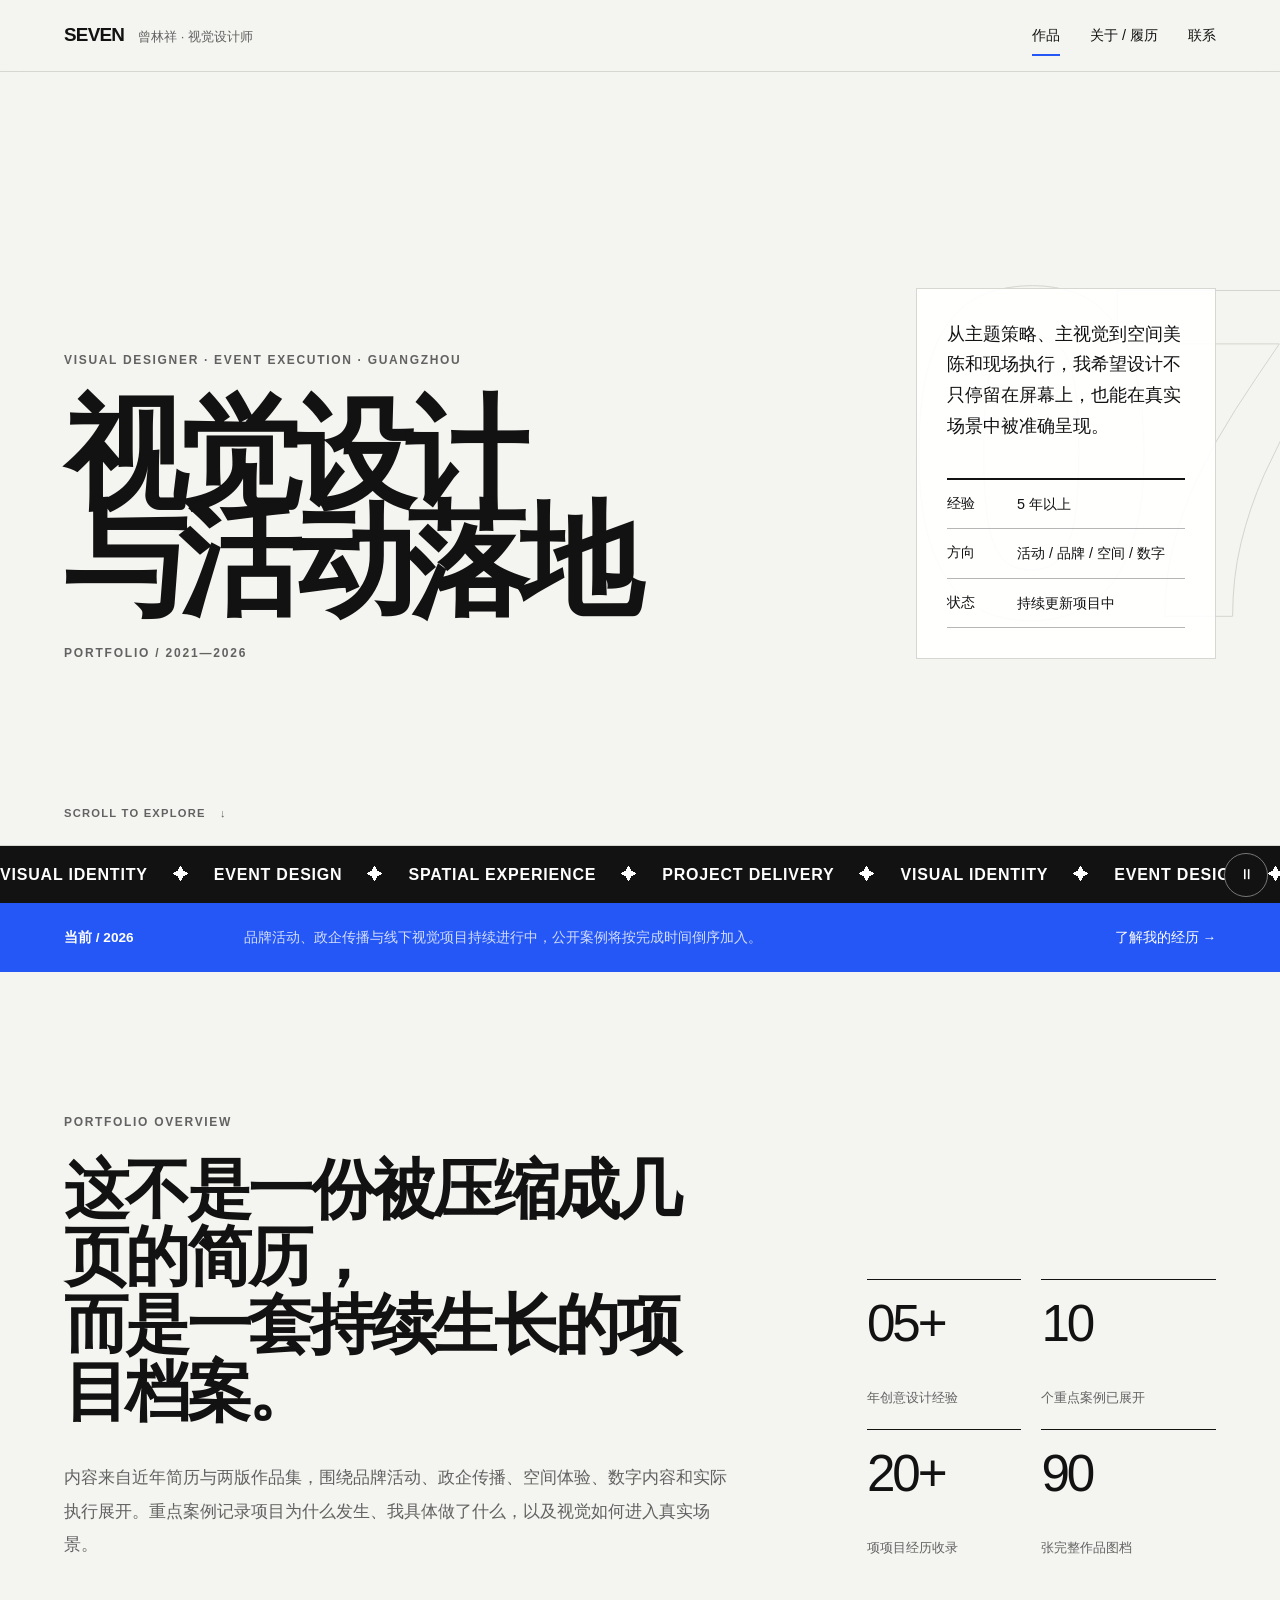
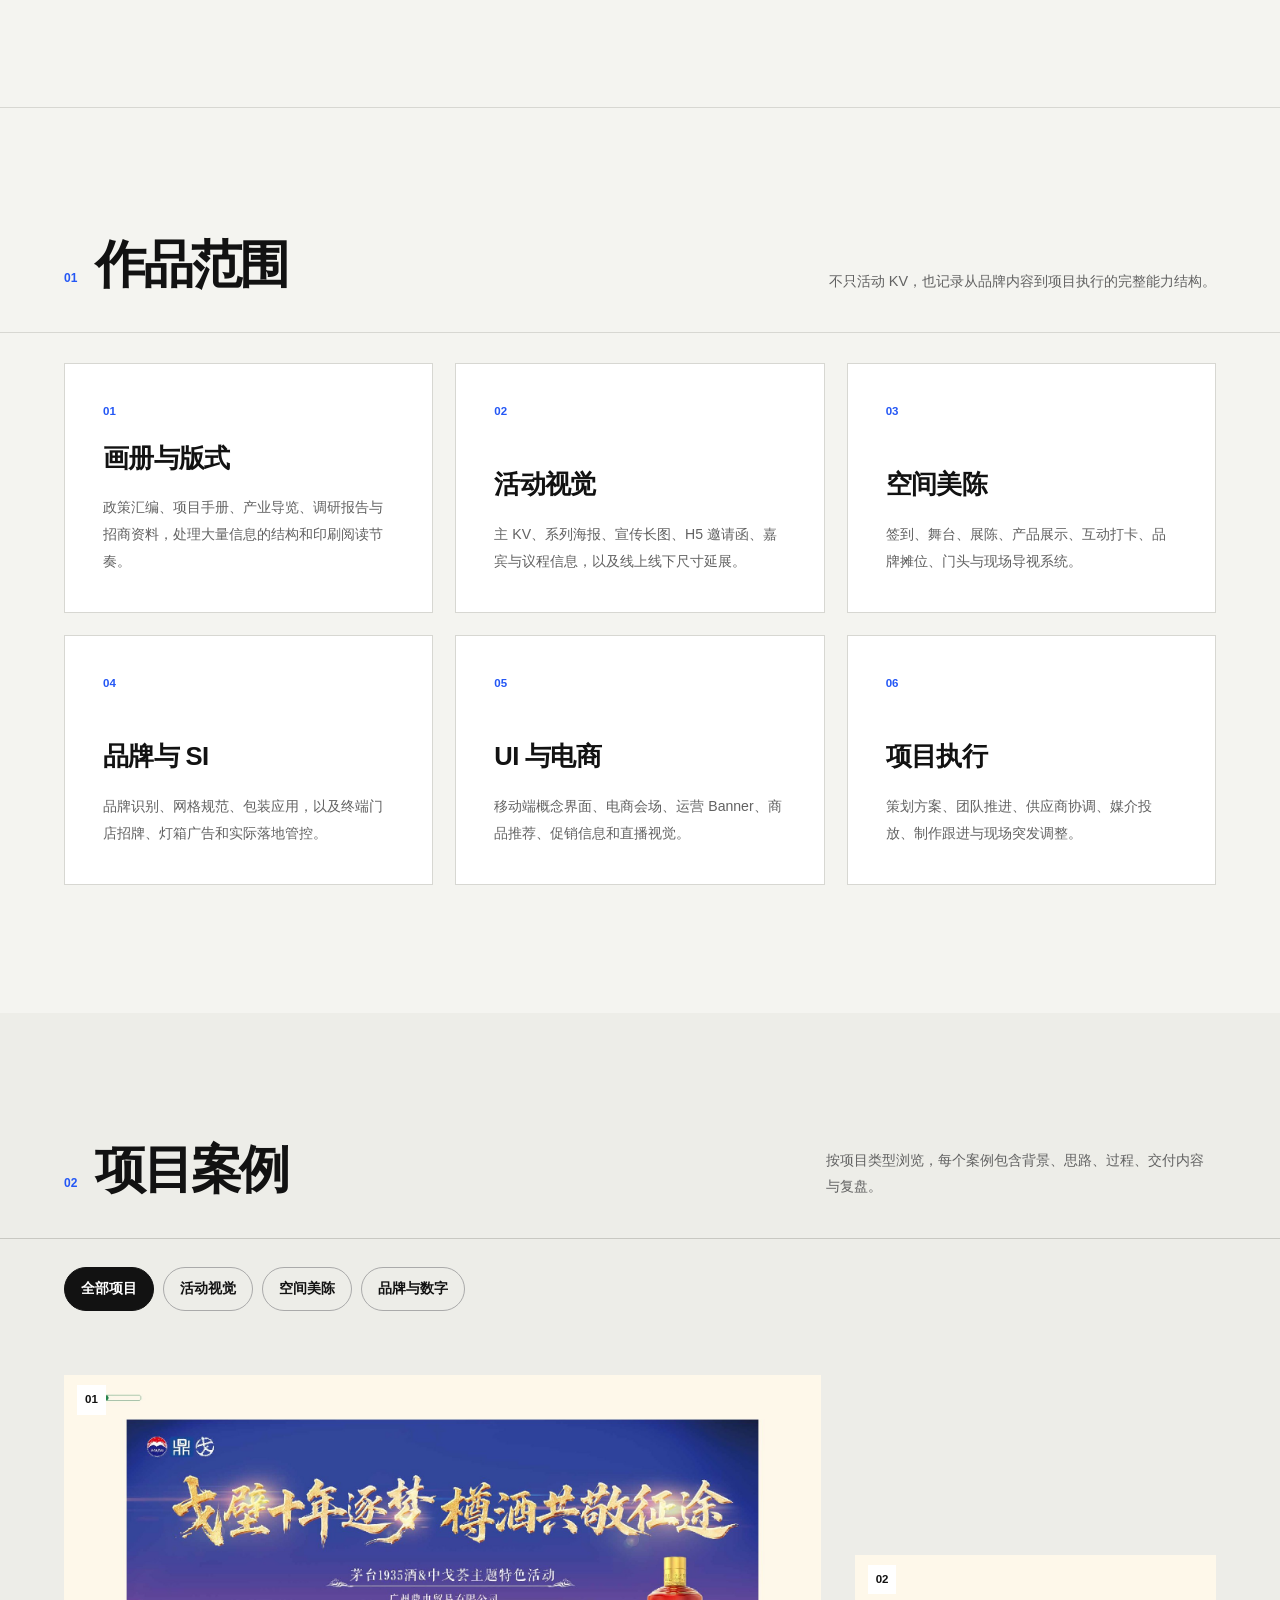
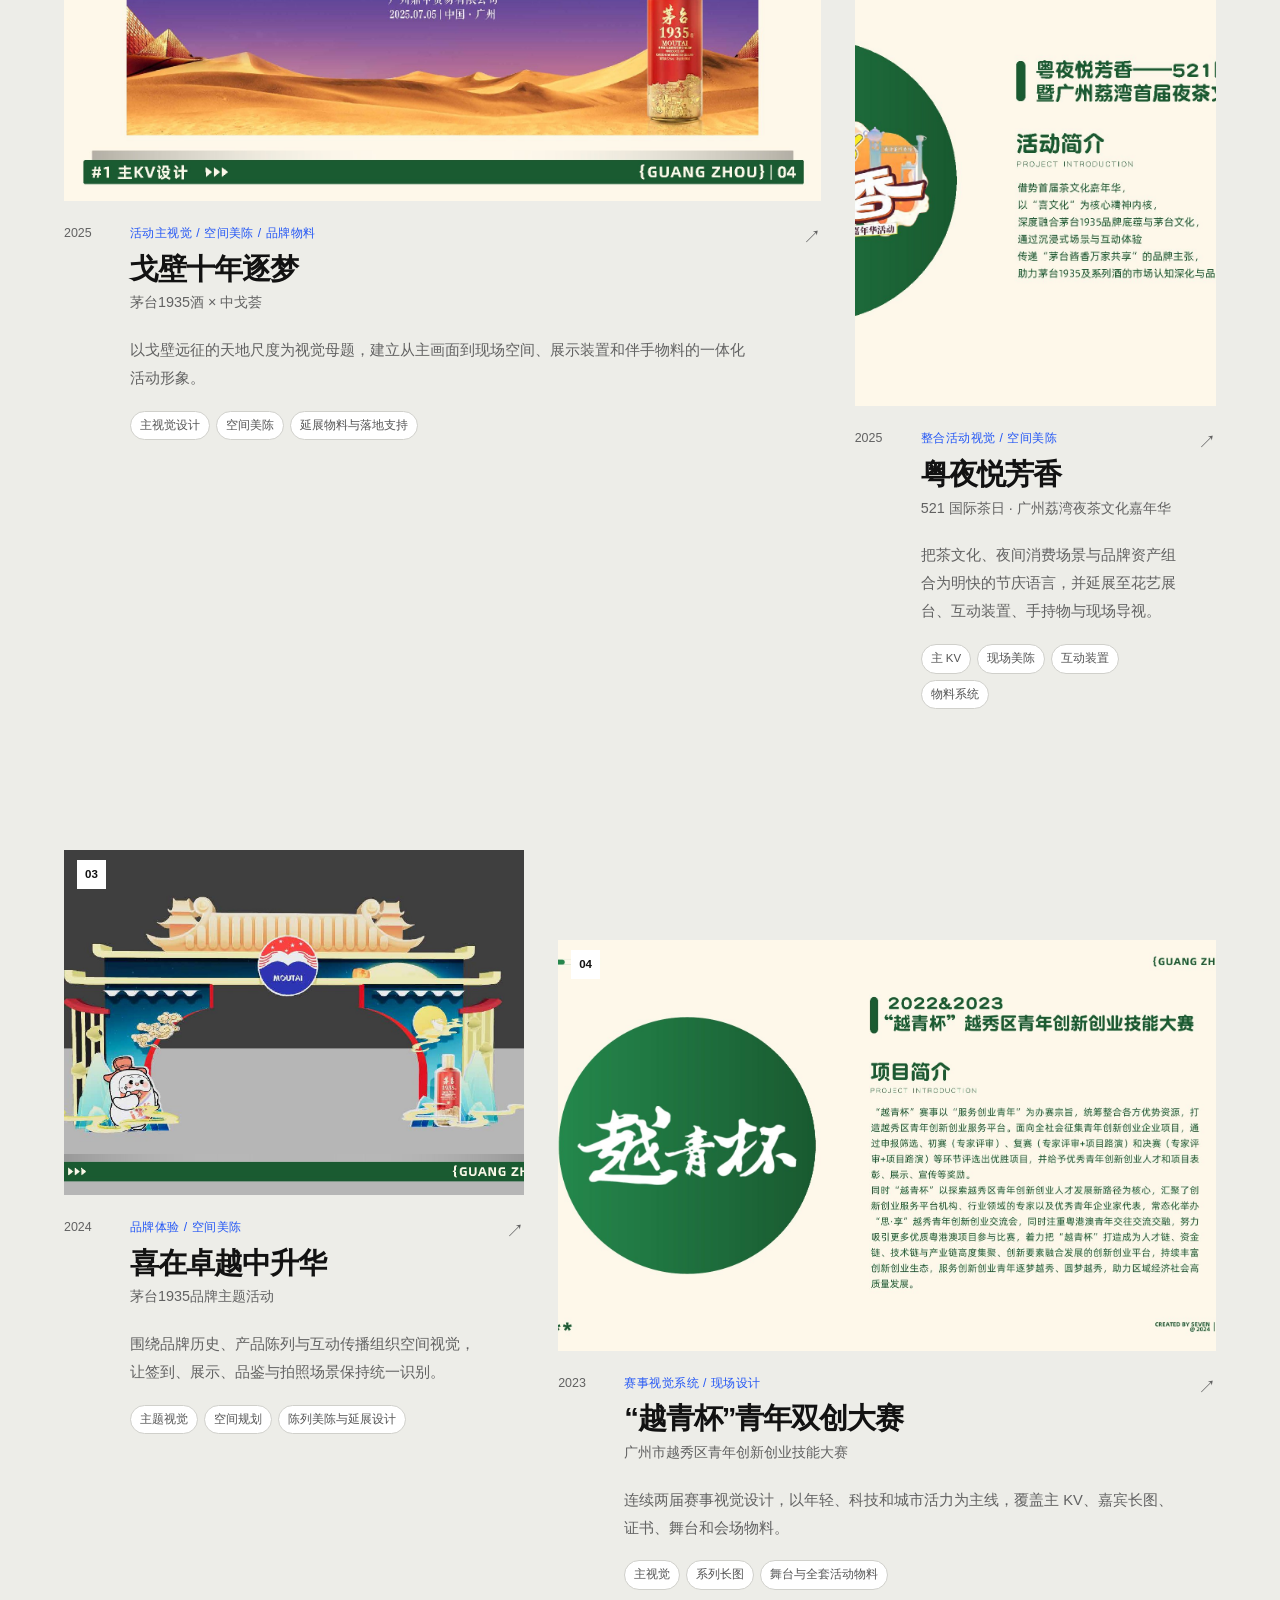
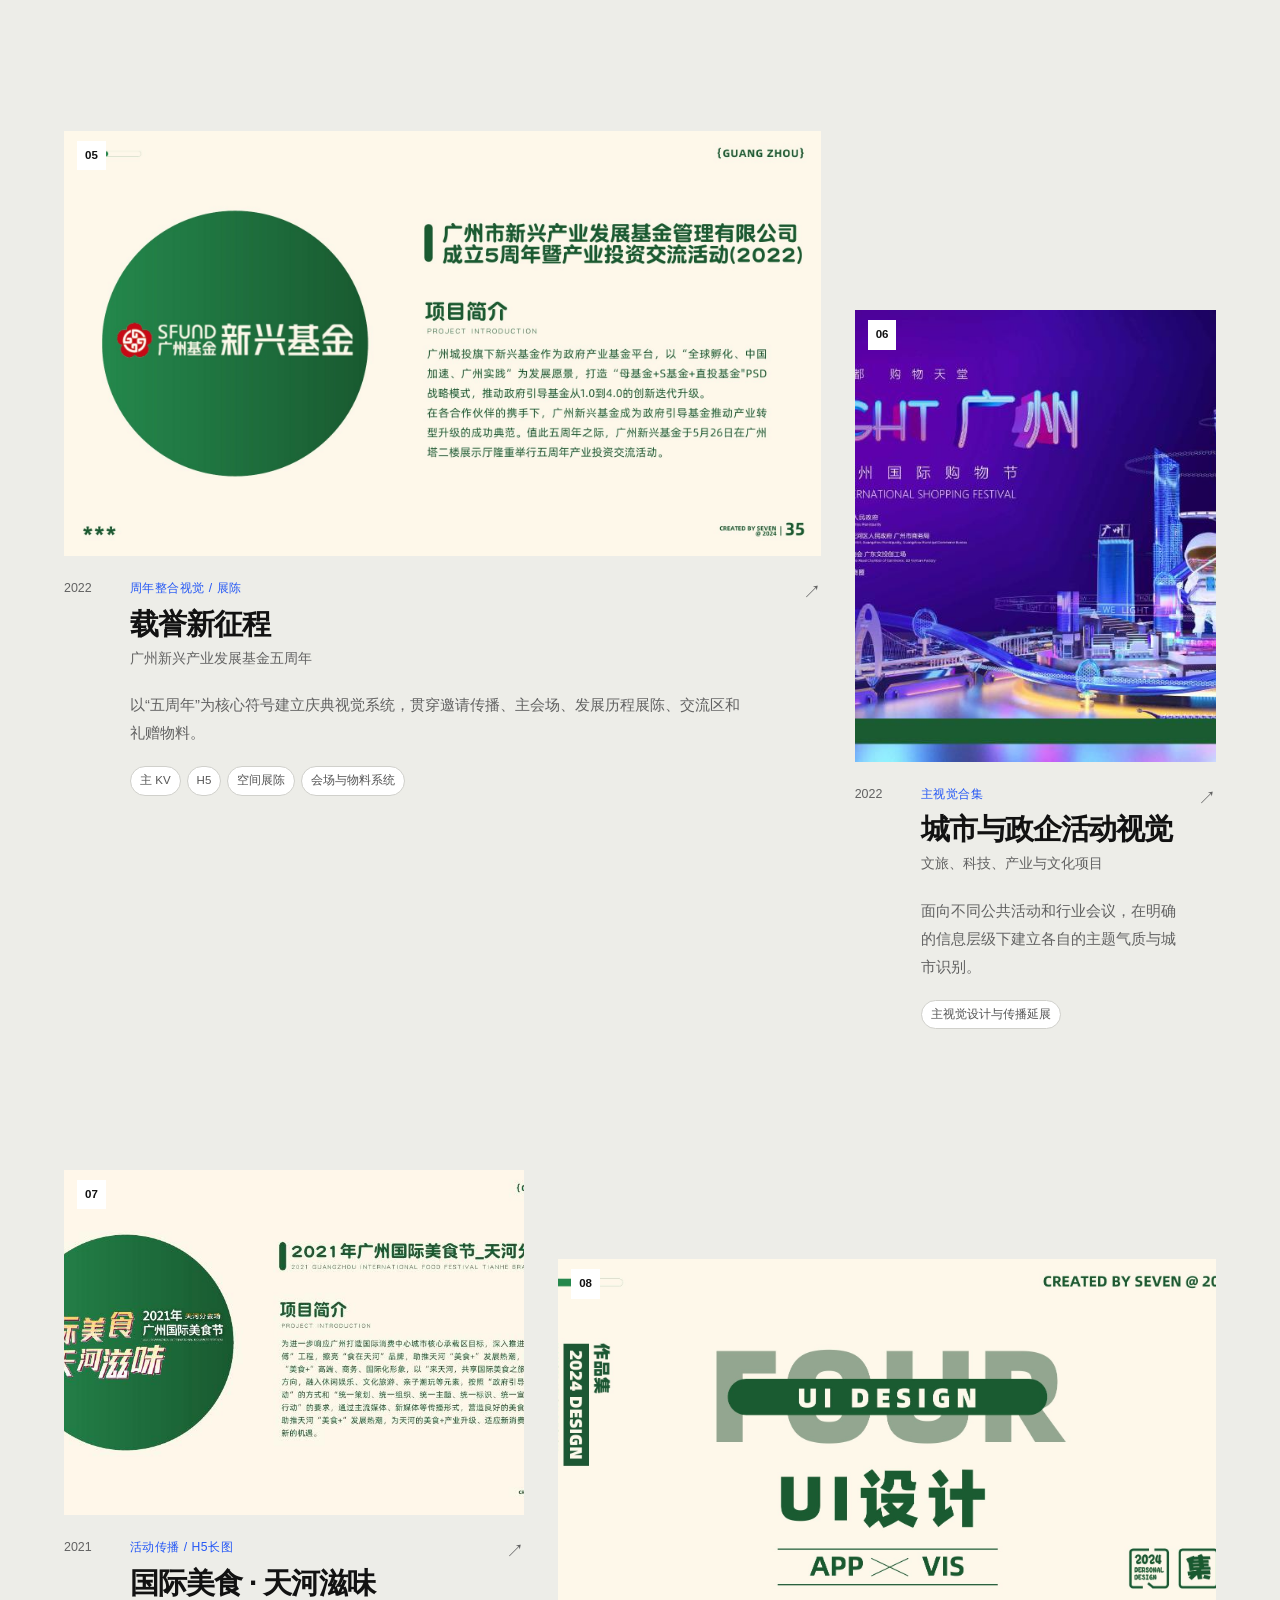
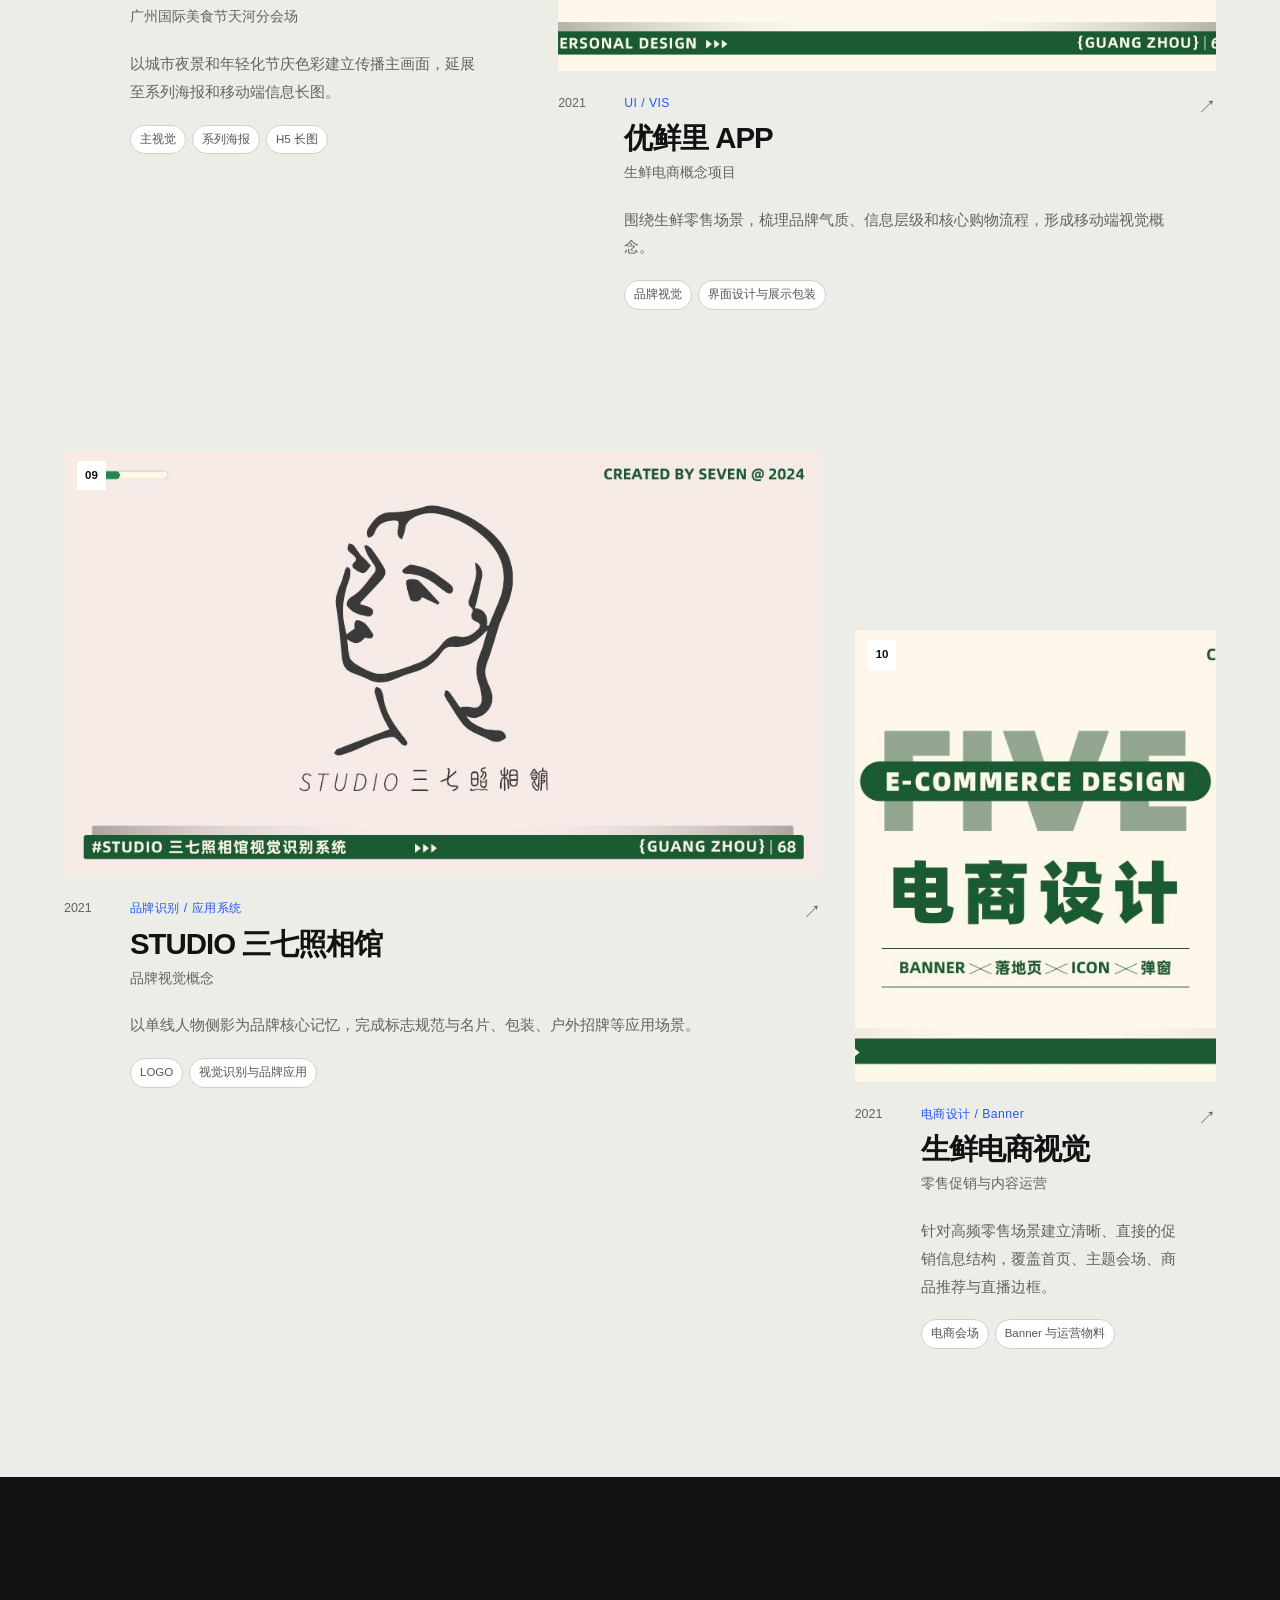
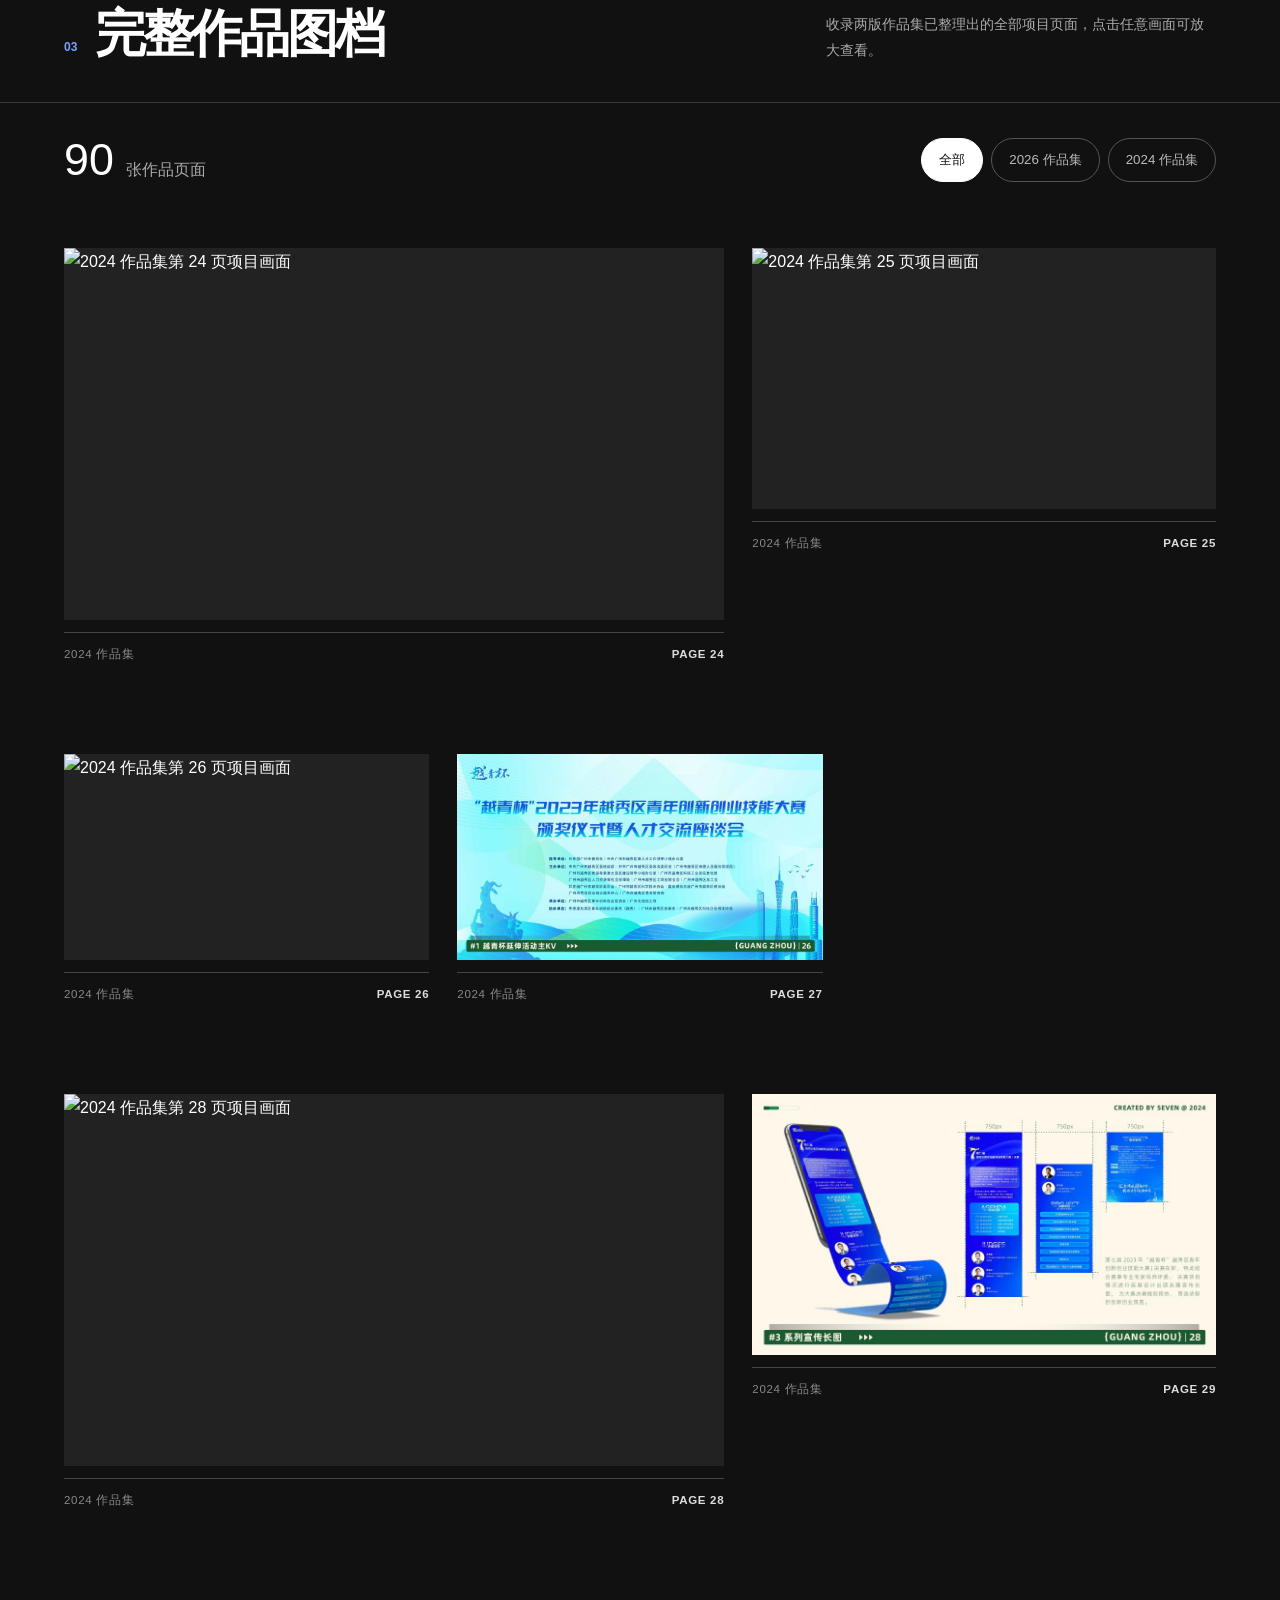
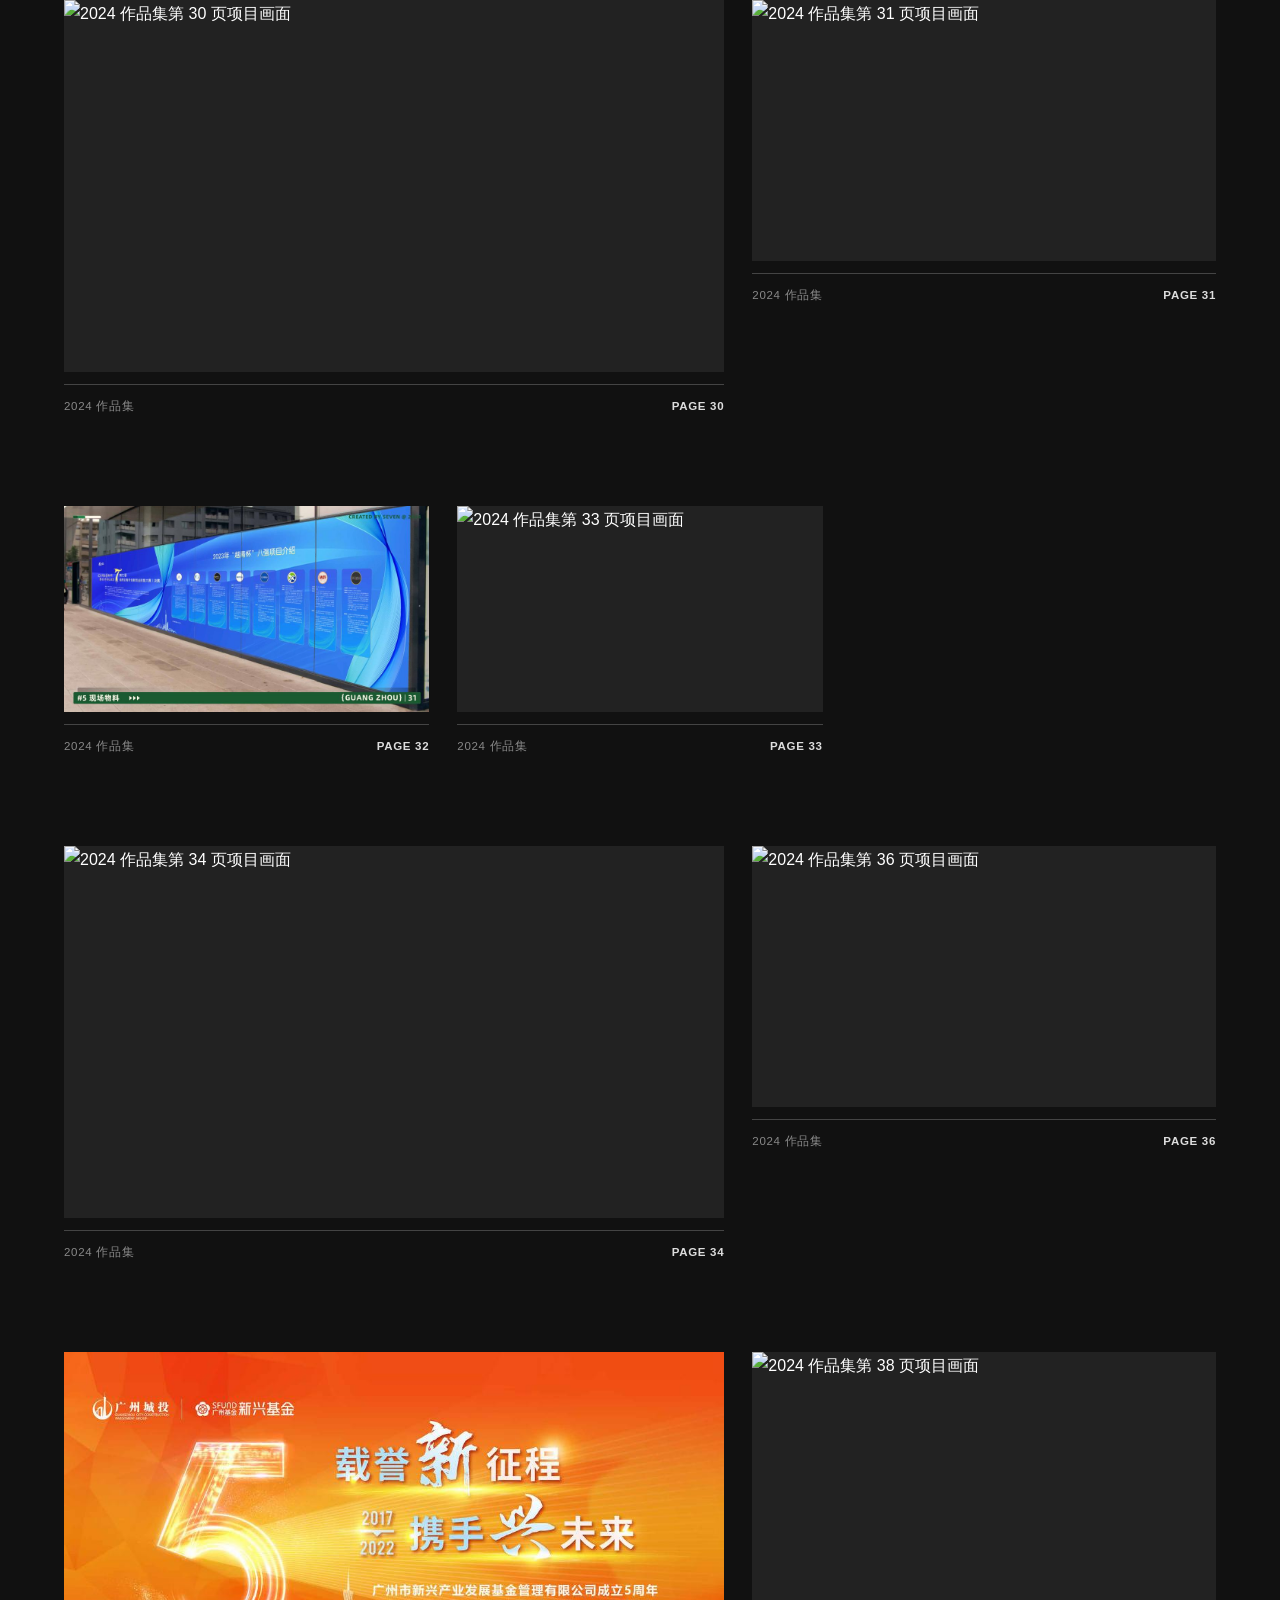
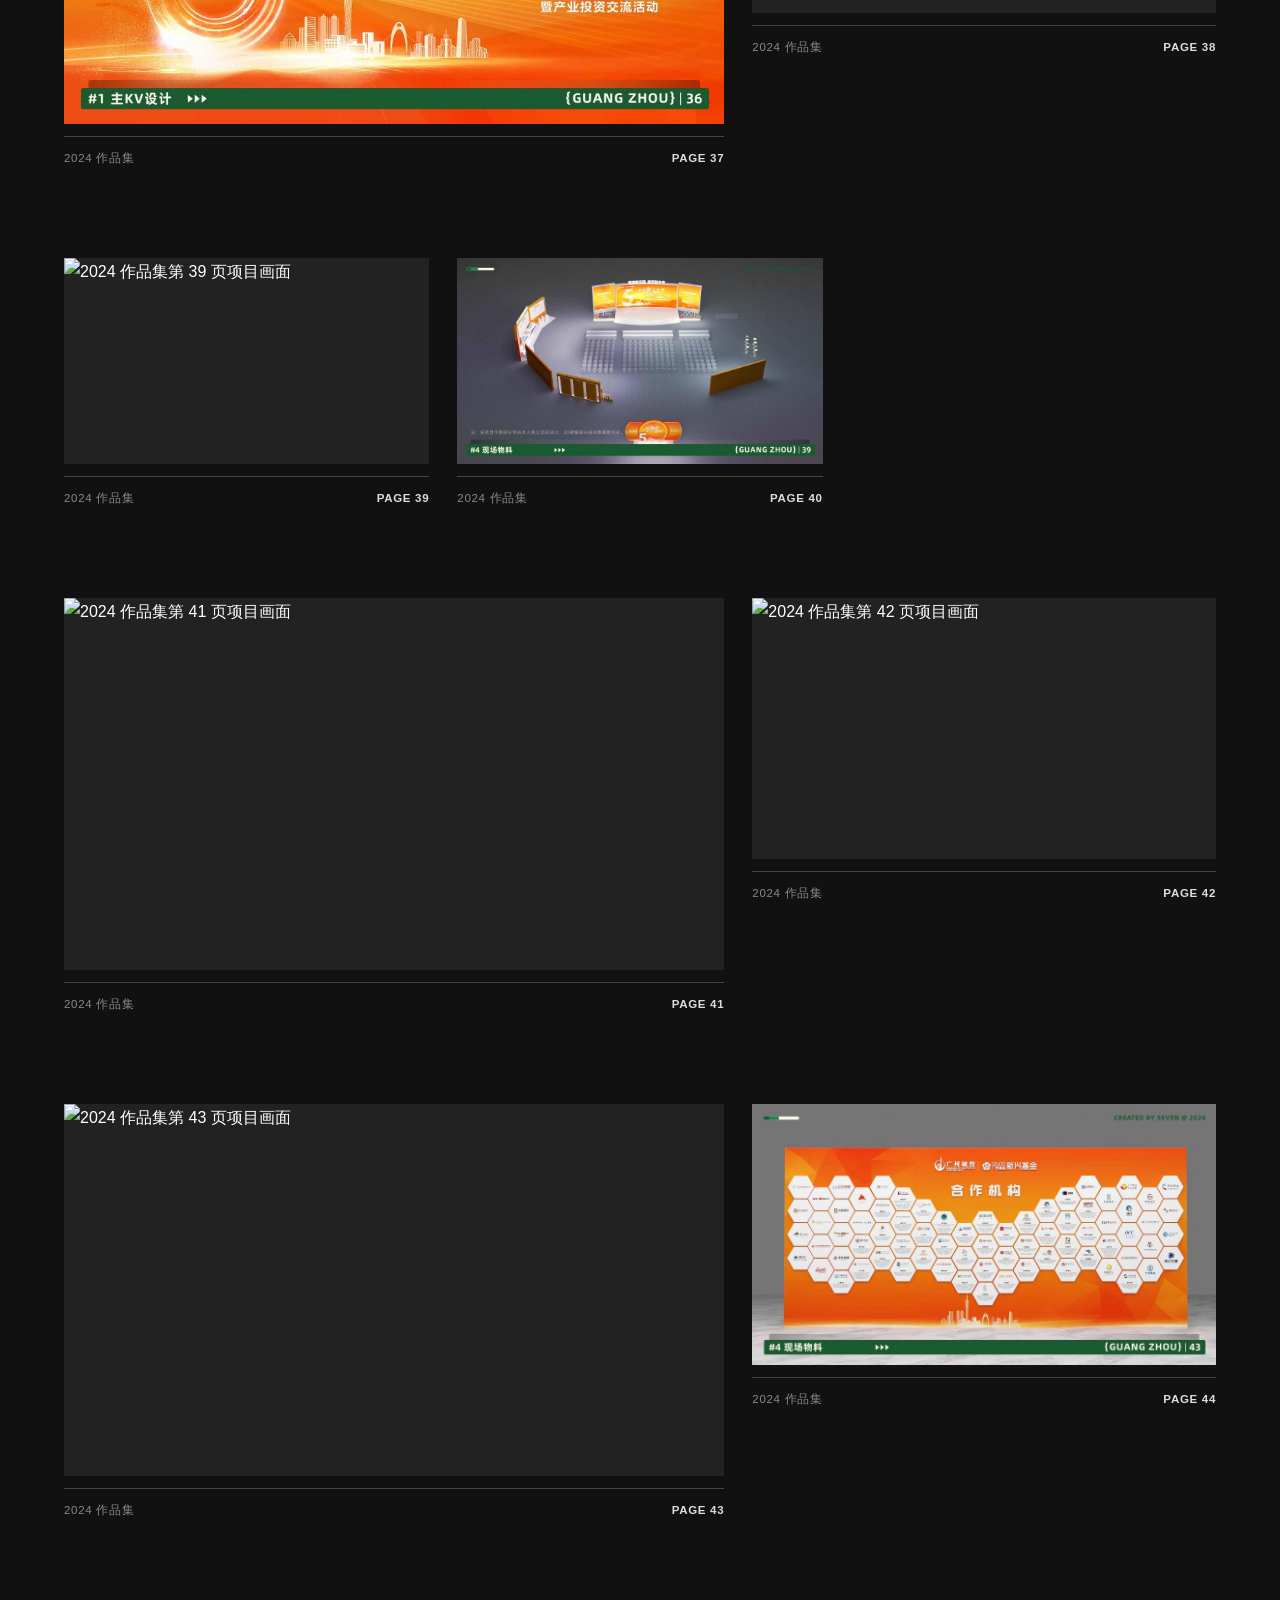
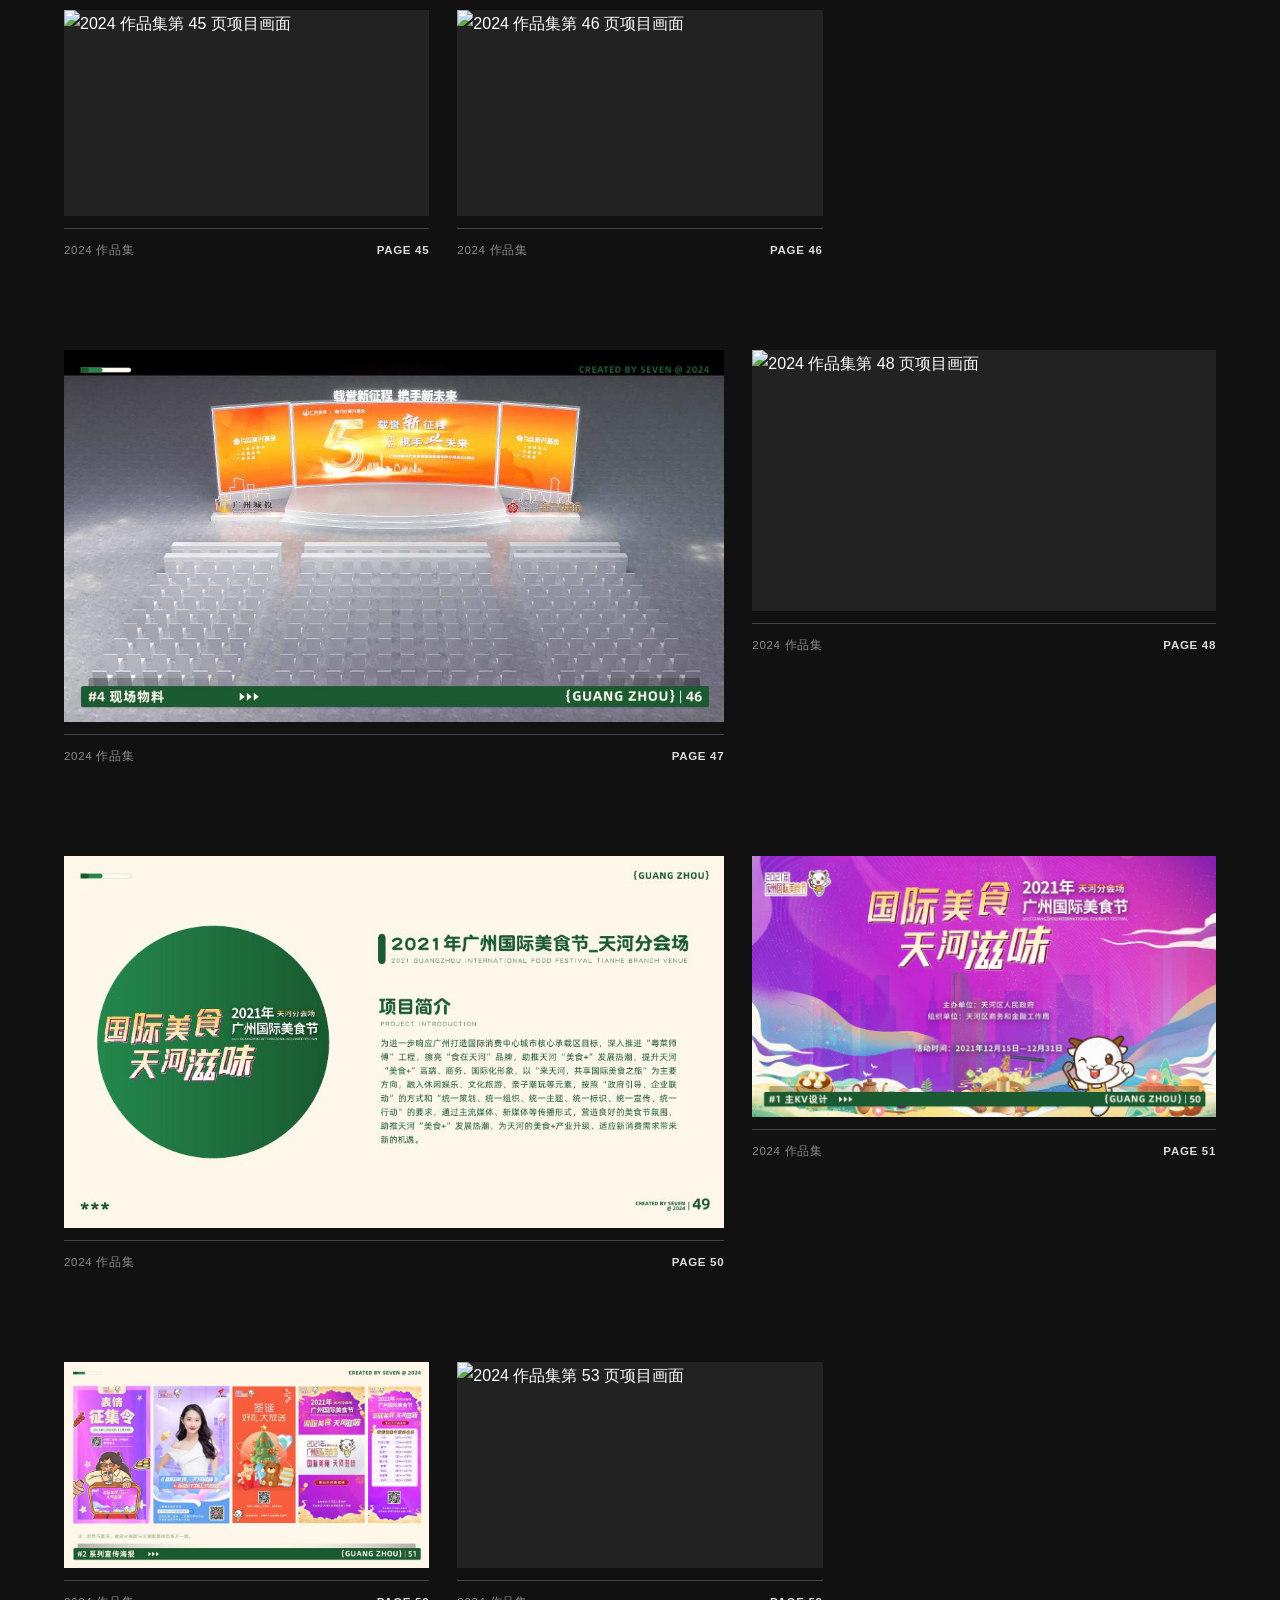
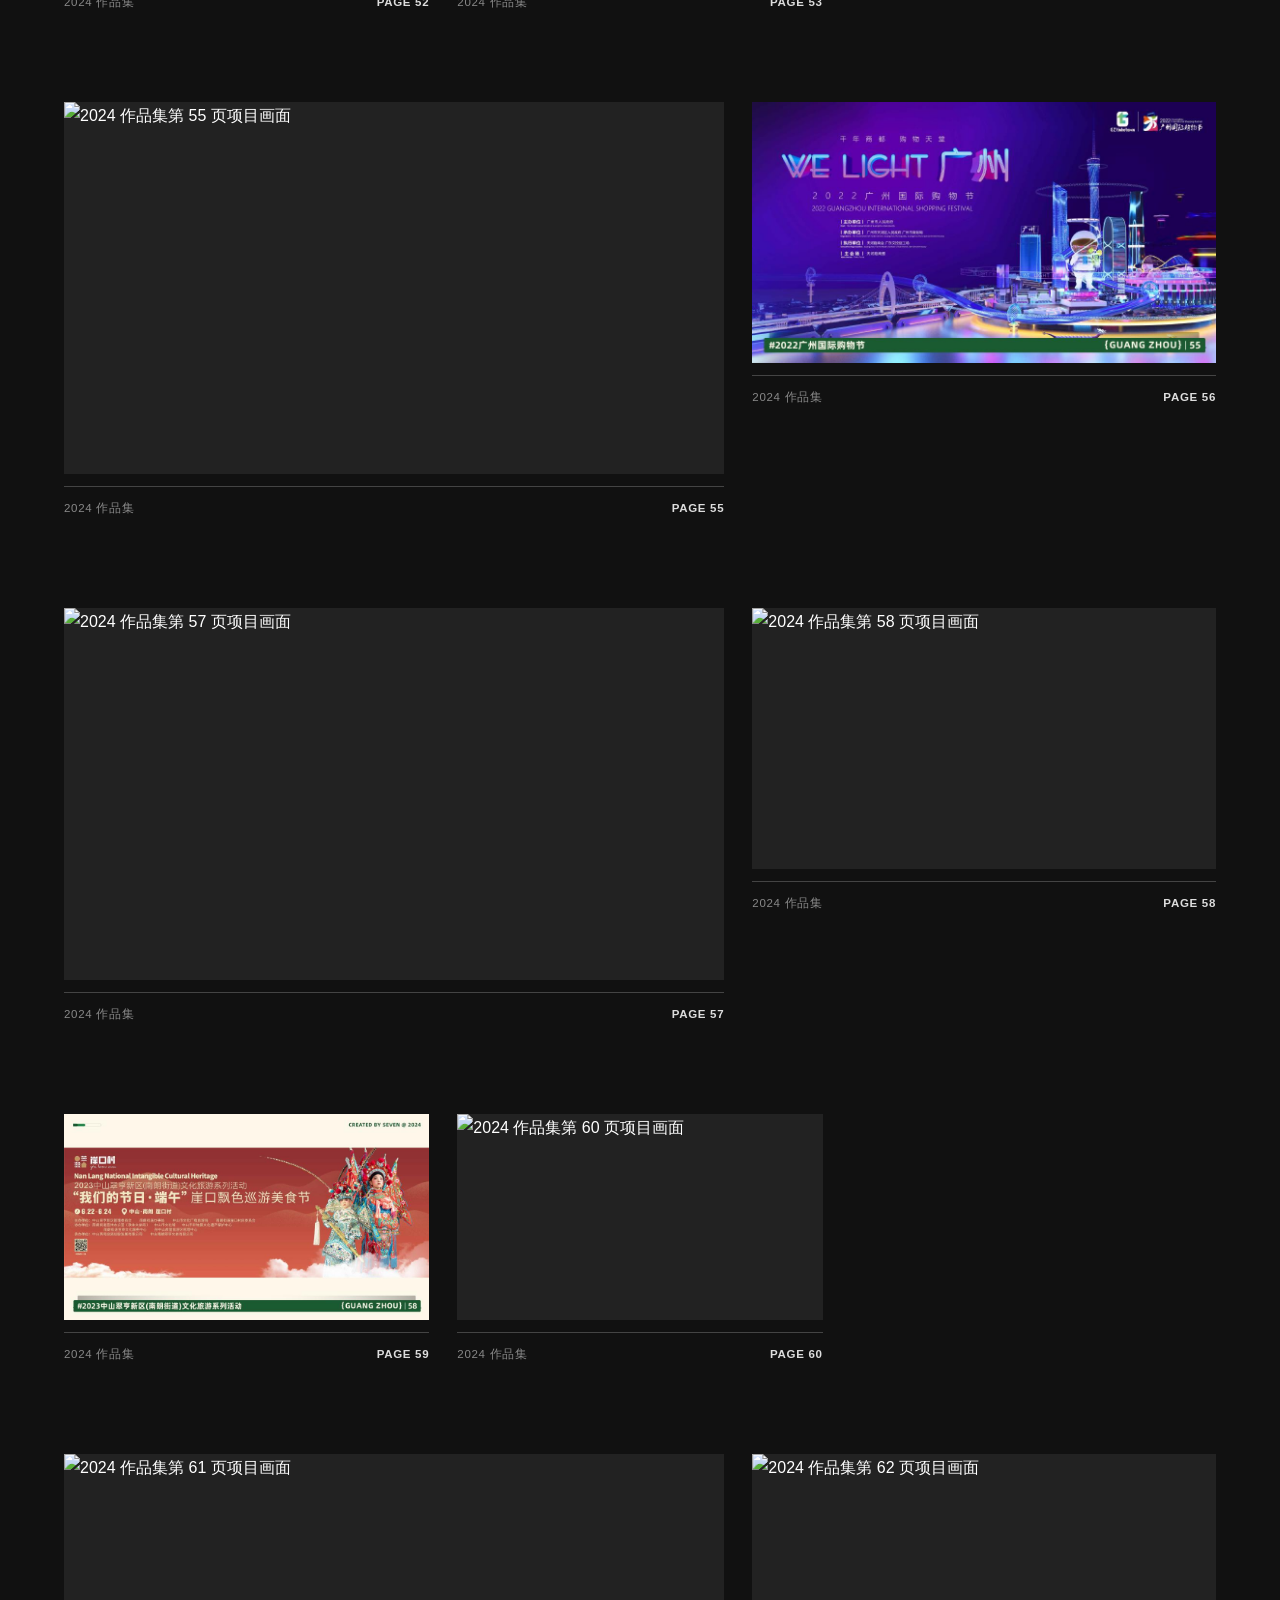
==== commit 66568302: "Add complete portfolio archive and spacious motion" ====
--- a/index.html
+++ b/index.html
@@ -3,10 +3,11 @@
 <main><section class="intro"><div class="hero-copy"><p class="kicker">VISUAL DESIGNER · EVENT EXECUTION · GUANGZHOU</p><h1><span>视觉设计</span><br><span>与活动落地</span></h1><p class="hero-note">PORTFOLIO / 2021—2026</p></div><div class="hero-number" aria-hidden="true">07</div><div class="intro-copy"><p>从主题策略、主视觉到空间美陈和现场执行，我希望设计不只停留在屏幕上，也能在真实场景中被准确呈现。</p><dl><div><dt>经验</dt><dd>5 年以上</dd></div><div><dt>方向</dt><dd>活动 / 品牌 / 空间 / 数字</dd></div><div><dt>状态</dt><dd>持续更新项目中</dd></div></dl></div><a class="scroll-cue" href="#work">SCROLL TO EXPLORE <i>↓</i></a></section>
 <div class="marquee" aria-label="专业方向"><div><span>VISUAL IDENTITY</span><i aria-hidden="true">✦</i><span>EVENT DESIGN</span><i aria-hidden="true">✦</i><span>SPATIAL EXPERIENCE</span><i aria-hidden="true">✦</i><span>PROJECT DELIVERY</span><i aria-hidden="true">✦</i><span>VISUAL IDENTITY</span><i aria-hidden="true">✦</i><span>EVENT DESIGN</span><i aria-hidden="true">✦</i><span>SPATIAL EXPERIENCE</span><i aria-hidden="true">✦</i><span>PROJECT DELIVERY</span></div><button type="button" aria-label="暂停滚动文字" aria-pressed="false">Ⅱ</button></div>
 <section class="nowbar"><b>当前 / 2026</b><p>品牌活动、政企传播与线下视觉项目持续进行中，公开案例将按完成时间倒序加入。</p><a href="about.html">了解我的经历 →</a></section>
-<section class="portfolio-overview"><div class="overview-statement"><p class="kicker">PORTFOLIO OVERVIEW</p><h2>这不是一份被压缩成几页的简历，<br>而是一套持续生长的项目档案。</h2><p>内容来自近年简历与两版作品集，围绕品牌活动、政企传播、空间体验、数字内容和实际执行展开。重点案例记录项目为什么发生、我具体做了什么，以及视觉如何进入真实场景。</p></div><div class="overview-metrics"><article><b>05+</b><span>年创意设计经验</span></article><article><b>10</b><span>个重点案例已展开</span></article><article><b>20+</b><span>项项目经历收录</span></article><article><b>06</b><span>类专业交付能力</span></article></div></section>
+<section class="portfolio-overview"><div class="overview-statement"><p class="kicker">PORTFOLIO OVERVIEW</p><h2>这不是一份被压缩成几页的简历，<br>而是一套持续生长的项目档案。</h2><p>内容来自近年简历与两版作品集，围绕品牌活动、政企传播、空间体验、数字内容和实际执行展开。重点案例记录项目为什么发生、我具体做了什么，以及视觉如何进入真实场景。</p></div><div class="overview-metrics"><article><b>05+</b><span>年创意设计经验</span></article><article><b>10</b><span>个重点案例已展开</span></article><article><b>20+</b><span>项项目经历收录</span></article><article><b>90</b><span>张完整作品图档</span></article></div></section>
 <section class="disciplines"><div class="section-title"><div><span>01</span><h2>作品范围</h2></div><p>不只活动 KV，也记录从品牌内容到项目执行的完整能力结构。</p></div><div class="discipline-grid"><article class="reveal"><b>01</b><h3>画册与版式</h3><p>政策汇编、项目手册、产业导览、调研报告与招商资料，处理大量信息的结构和印刷阅读节奏。</p></article><article class="reveal"><b>02</b><h3>活动视觉</h3><p>主 KV、系列海报、宣传长图、H5 邀请函、嘉宾与议程信息，以及线上线下尺寸延展。</p></article><article class="reveal"><b>03</b><h3>空间美陈</h3><p>签到、舞台、展陈、产品展示、互动打卡、品牌摊位、门头与现场导视系统。</p></article><article class="reveal"><b>04</b><h3>品牌与 SI</h3><p>品牌识别、网格规范、包装应用，以及终端门店招牌、灯箱广告和实际落地管控。</p></article><article class="reveal"><b>05</b><h3>UI 与电商</h3><p>移动端概念界面、电商会场、运营 Banner、商品推荐、促销信息和直播视觉。</p></article><article class="reveal"><b>06</b><h3>项目执行</h3><p>策划方案、团队推进、供应商协调、媒介投放、制作跟进与现场突发调整。</p></article></div></section>
 <section class="work-section" id="work"><div class="section-title"><div><span>02</span><h2>项目案例</h2></div><p>按项目类型浏览，每个案例包含背景、思路、过程、交付内容与复盘。</p></div><div class="filters" aria-label="项目分类"><button class="active" data-filter="all">全部项目</button><button data-filter="event">活动视觉</button><button data-filter="space">空间美陈</button><button data-filter="digital">品牌与数字</button></div><section id="projects" class="project-list"></section></section>
+<section class="full-archive" id="archive"><div class="section-title"><div><span>03</span><h2>完整作品图档</h2></div><p>收录两版作品集已整理出的全部项目页面，点击任意画面可放大查看。</p></div><div class="archive-toolbar"><p><b id="archive-count">0</b> 张作品页面</p><div><button class="active" data-archive="all">全部</button><button data-archive="2026">2026 作品集</button><button data-archive="2024">2024 作品集</button></div></div><div class="archive-grid" id="archive-grid"></div></section>
 <section class="project-index"><div class="section-title"><div><span>02</span><h2>更多项目经历</h2></div><p>作品集中的项目索引，持续整理为完整案例。</p></div><div class="index-columns"><div><h3>品牌活动 / 2024—2025</h3><ul><li>茅台匠心 · 汉酱传承品牌活动</li><li>汉酱（匠心传承）肇庆上市推介会</li><li>金秋揽明月 · 酱香醉神州</li><li>喜逢 · 蜃境次元世界</li><li>回溯青春 · 擎动蔚来足球邀请赛</li><li>匠心传承 · 羽你飞扬主题活动</li><li>以匠心 · 致不凡 · 敬奋斗品鉴会</li><li>相遇三年，i上酱香年度回馈喜逢荟</li><li>探索 DEEPSEEK · 驭鉴喜悦</li><li>暨南大学沙14庆功宴暨沙15启动仪式</li></ul></div><div><h3>政企与文化 / 2021—2024</h3><ul><li>天英汇创新创业服务平台</li><li>网易厦门数字产业中心游戏出海论坛</li><li>CITC · 网易创新创业大赛华南赛区</li><li>广州国际购物节</li><li>广佛同城共读活动</li><li>天河路商圈品牌宣传服务</li><li>中山翠亨崖口飘色嘉年华</li><li>广州文化创意产业链强链补链项目</li><li>越秀区文旅体产业高质量发展大会</li><li>首届广州智慧康养装备创新设计大赛</li></ul></div><div><h3>常见交付范围</h3><ul class="scope-list"><li>主视觉 KV 与主题字</li><li>系列海报与朋友圈长图</li><li>H5 邀请函与活动信息页</li><li>签到、舞台与展示空间</li><li>产品陈列与互动美陈</li><li>画册、折页与活动手册</li><li>导视、证件与桌面物料</li><li>礼赠包装与定制用品</li><li>终端 SI、招牌与灯箱</li><li>制作跟进与现场执行</li></ul></div></div></section>
 <section class="method"><div class="section-title inverse"><div><span>03</span><h2>工作方法</h2></div><p>从需求到落地，不把设计与执行割裂。</p></div><div class="method-grid"><article><span>01</span><h3>理解项目</h3><p>梳理品牌规范、活动目标、受众、传播渠道和现场限制，先确定设计需要解决的问题。</p></article><article><span>02</span><h3>建立系统</h3><p>完成主视觉后，提炼可以复用的色彩、图形、版式和信息层级，保证不同物料保持一致。</p></article><article><span>03</span><h3>适配场景</h3><p>根据屏幕、印刷、空间结构和观看距离重新组织内容，而不是简单缩放同一张画面。</p></article><article><span>04</span><h3>跟进落地</h3><p>对接制作与供应商，检查尺寸、材质、色彩、安装和现场呈现，减少效果图与实景的偏差。</p></article></div></section>
 <section class="profile-teaser"><p>ABOUT</p><div><h2>设计之外，我也负责推进项目。</h2><p>工作经历横跨品牌设计、文化活动、政企项目与消费品牌营销。既能独立完成视觉，也熟悉供应商协作、制作跟进和现场执行。</p><a class="text-link" href="about.html">查看完整工作经历 →</a></div></section>
-</main><footer><div><b>曾林祥 / Seven</b><span>Visual Design · Event Execution</span></div><div><a href="mailto:1259198644@qq.com">1259198644@qq.com</a><span>© 2026</span></div></footer><script src="projects.js?v=20260912-1"></script><script src="site.js?v=20260912-1"></script></body></html>
+</main><footer><div><b>曾林祥 / Seven</b><span>Visual Design · Event Execution</span></div><div><a href="mailto:1259198644@qq.com">1259198644@qq.com</a><span>© 2026</span></div></footer><script src="projects.js?v=20260913-1"></script><script src="site.js?v=20260913-1"></script></body></html>
--- a/styles.css
+++ b/styles.css
@@ -46,3 +46,10 @@
 .case-title h1{font-weight:600}.case-cover{border:0;box-shadow:none}.case-chapter-grid{max-width:850px;display:grid;grid-template-columns:repeat(3,1fr);gap:1px;background:var(--line);margin:-20px 0 90px}.case-chapter-grid article{background:#fff;padding:25px}.case-chapter-grid span{font-size:.72rem;color:var(--accent);font-weight:600}.case-chapter-grid p{font-size:.88rem;color:#494949;line-height:1.7;margin:35px 0 0}.thinking-notes{display:grid;grid-template-columns:repeat(3,1fr);gap:22px;margin-top:45px}.thinking-notes p{border-top:1px solid var(--ink);padding-top:15px;font-size:.9rem;color:var(--muted);line-height:1.7}.thinking-notes b{display:block;color:var(--ink);margin-bottom:8px}.gallery-section{background:#e9e9e4;color:var(--ink)}.gallery-section .section-label,.gallery-head span,.case-gallery figcaption{color:var(--muted)}.case-gallery.editorial img{border:0}.next-project{background:var(--accent)}.contact-drawer section{border-left:0;background:var(--accent)}
 @media(max-width:850px){.portfolio-overview{grid-template-columns:1fr;gap:55px}.project-card:nth-child(n){grid-column:auto;padding-top:0}.case-chapter-grid,.thinking-notes{grid-template-columns:1fr}.case-chapter-grid{gap:0}.case-chapter-grid article{border-bottom:1px solid var(--line)}}
 @media(max-width:560px){body{font-size:16px}.intro{min-height:auto}.intro h1{font-size:clamp(3.5rem,17vw,5rem)}.hero-number{opacity:.6}.portfolio-overview{padding-top:85px;padding-bottom:85px}.overview-statement h2{font-size:2.75rem}.overview-metrics{grid-template-columns:1fr 1fr}.discipline-grid{gap:8px}.project-list{gap:70px}.project-info h3{font-size:1.8rem}}
+
+/* V4 — spacious archive and motion */
+:root{--section-space:clamp(96px,10vw,170px)}.section-title{padding-top:var(--section-space);padding-bottom:38px}.section-title>p{line-height:1.8;max-width:390px}.portfolio-overview{padding-top:var(--section-space);padding-bottom:var(--section-space)}.overview-statement>p:last-child{line-height:2}.discipline-grid{padding-bottom:var(--section-space);gap:22px}.discipline-grid article{padding:38px;min-height:290px}.discipline-grid p{line-height:1.9}.project-list{padding-bottom:var(--section-space);gap:clamp(100px,11vw,180px) 34px}.project-info .summary{max-width:620px;line-height:1.9;margin-top:22px}.project-info ul{margin-top:18px}.index-columns{padding-top:70px;padding-bottom:var(--section-space);gap:80px}.index-columns li{line-height:1.7;padding:14px 0}.method-grid{padding-top:70px;padding-bottom:var(--section-space);gap:32px}.method-grid p{line-height:1.9}.profile-teaser{padding-top:var(--section-space);padding-bottom:var(--section-space)}.about-intro div>p{line-height:2;margin-top:28px}.job{padding-top:95px;padding-bottom:95px}.job-body p,.job-body li{line-height:2}.content-section{padding-bottom:100px;margin-bottom:100px}.content-section>p:not(.section-label){line-height:2}.source-context p{line-height:2}.two-copy{gap:70px}.two-copy p{line-height:2}
+.full-archive{background:#111;color:#fff;padding-bottom:var(--section-space)}.full-archive .section-title{border-color:#383838}.full-archive .section-title span{color:#7da0ff}.full-archive .section-title>p{color:#aaa}.archive-toolbar{max-width:var(--max);margin:auto;padding:34px var(--pad) 65px;display:flex;align-items:center;justify-content:space-between;gap:30px}.archive-toolbar p{margin:0;color:#aaa}.archive-toolbar p b{font:500 2.8rem/1 var(--display);color:#fff;margin-right:8px}.archive-toolbar>div{display:flex;gap:8px;flex-wrap:wrap}.archive-toolbar button{min-height:44px;padding:9px 17px;border:1px solid #555;border-radius:999px;background:transparent;color:#bbb;cursor:pointer}.archive-toolbar button:hover,.archive-toolbar button.active{background:#fff;color:#111;border-color:#fff}.archive-grid{max-width:var(--max);margin:auto;padding:0 var(--pad);display:grid;grid-template-columns:repeat(12,minmax(0,1fr));gap:90px 28px;transition:opacity .18s ease,transform .18s ease}.archive-grid.switching{opacity:.2;transform:translateY(12px)}.archive-item{grid-column:span 4;margin:0}.archive-item:nth-child(6n+1),.archive-item:nth-child(6n+5){grid-column:span 7}.archive-item:nth-child(6n+2),.archive-item:nth-child(6n+6){grid-column:span 5}.archive-item img{aspect-ratio:16/9;object-fit:cover;background:#222;cursor:zoom-in;transition:transform .65s cubic-bezier(.16,1,.3,1),filter .3s ease}.archive-item:hover img{transform:scale(1.018);filter:brightness(.88)}.archive-item figcaption{display:flex;justify-content:space-between;padding-top:12px;border-top:1px solid #444;margin-top:12px;font-size:.72rem;letter-spacing:.06em;color:#888}.archive-item figcaption b{color:#ddd}.archive-item.reveal{transform:translateY(40px) scale(.985);transition:opacity .75s ease,transform .85s cubic-bezier(.16,1,.3,1)}
+.project-visual img{transition:transform .8s cubic-bezier(.16,1,.3,1),filter .35s ease}.project-card a:hover .project-visual img{transform:scale(1.025);filter:saturate(1.06)}.project-card.reveal:nth-child(even){transition-delay:.06s}.case-gallery figure.reveal:nth-child(3n+2){transition-delay:.07s}.case-gallery figure.reveal:nth-child(3n+3){transition-delay:.14s}.section-title h2{text-wrap:balance}.content-section p,.job-body p,.job-body li{max-width:72ch}
+@media(max-width:850px){.archive-grid{grid-template-columns:repeat(2,minmax(0,1fr));gap:70px 18px}.archive-item,.archive-item:nth-child(n){grid-column:auto}.archive-toolbar{align-items:flex-start;flex-direction:column}.index-columns{gap:55px}}
+@media(max-width:560px){:root{--section-space:82px}.section-title{padding-bottom:28px}.section-title h2{font-size:2.55rem}.discipline-grid article{padding:28px;min-height:240px}.archive-grid{grid-template-columns:1fr;gap:58px}.archive-toolbar{padding-bottom:45px}.project-info .summary{font-size:1rem}.job{padding-top:70px;padding-bottom:70px}.two-copy{gap:35px}}
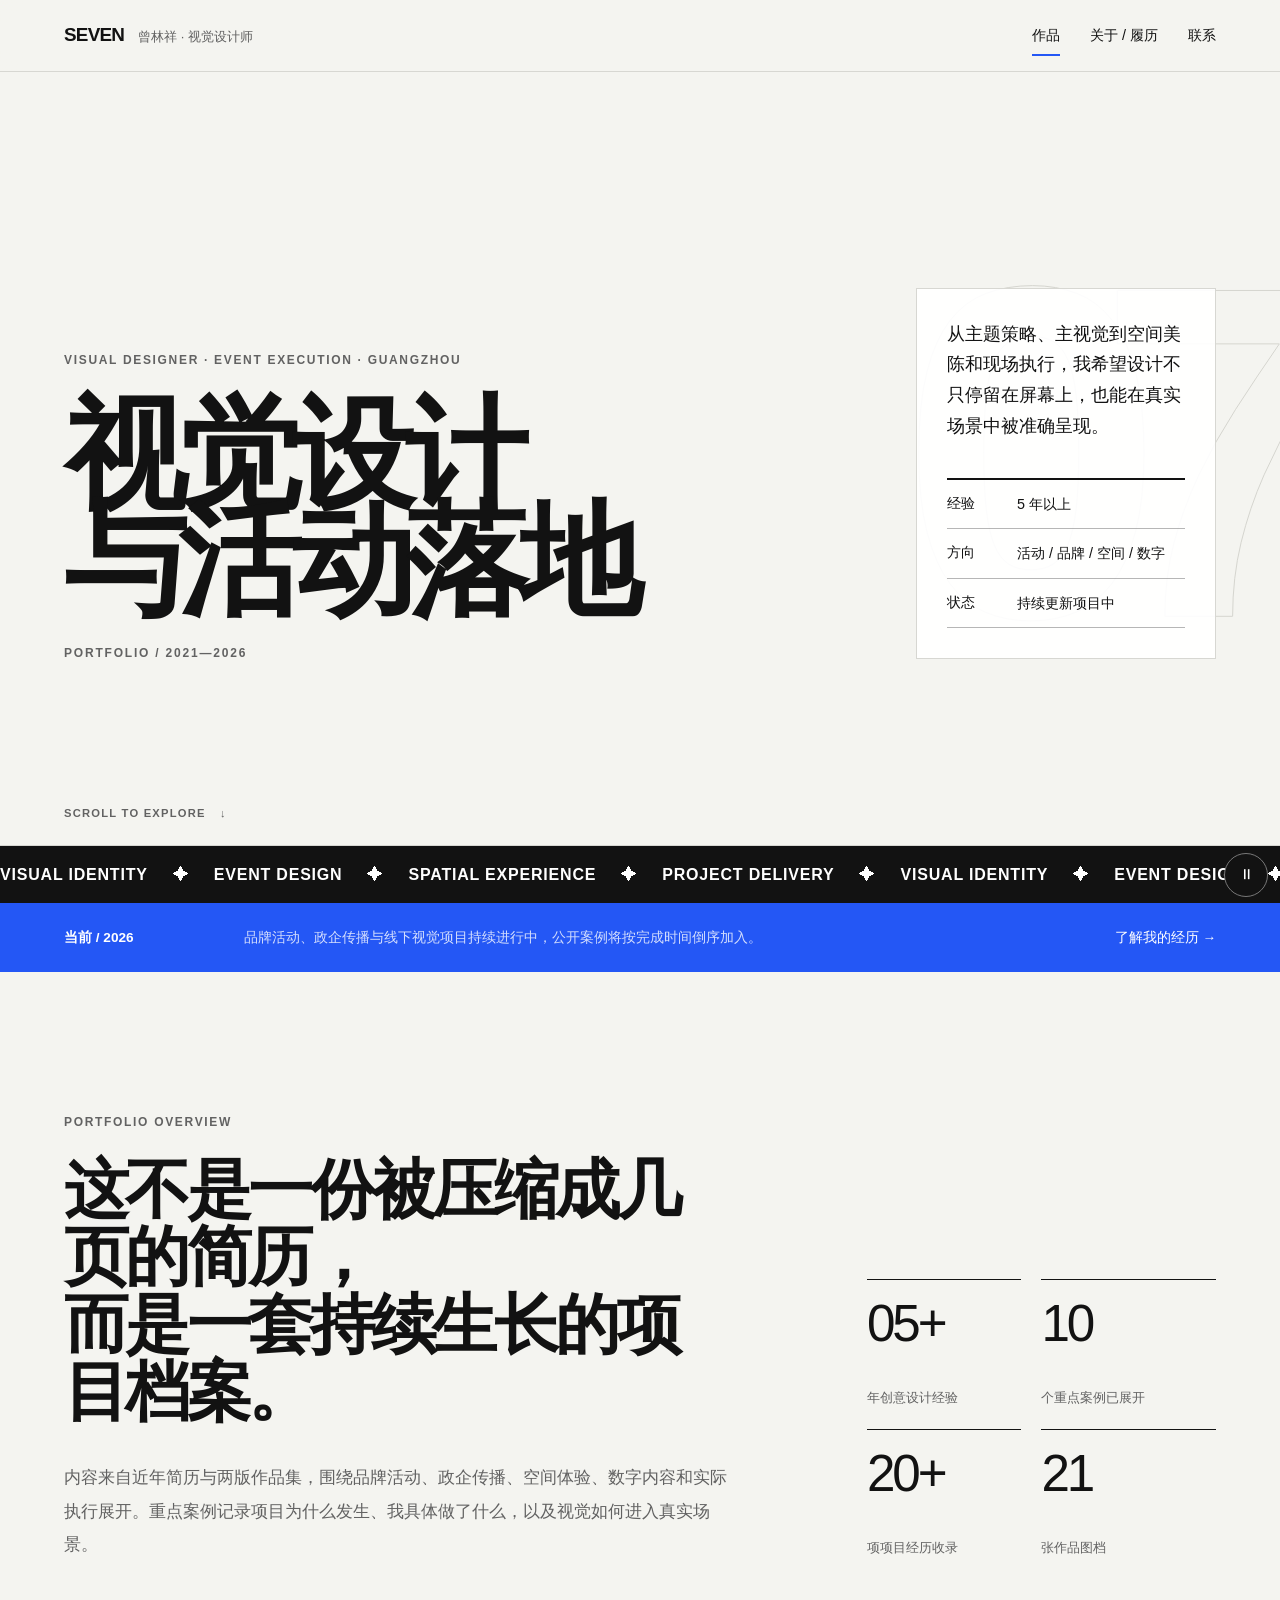
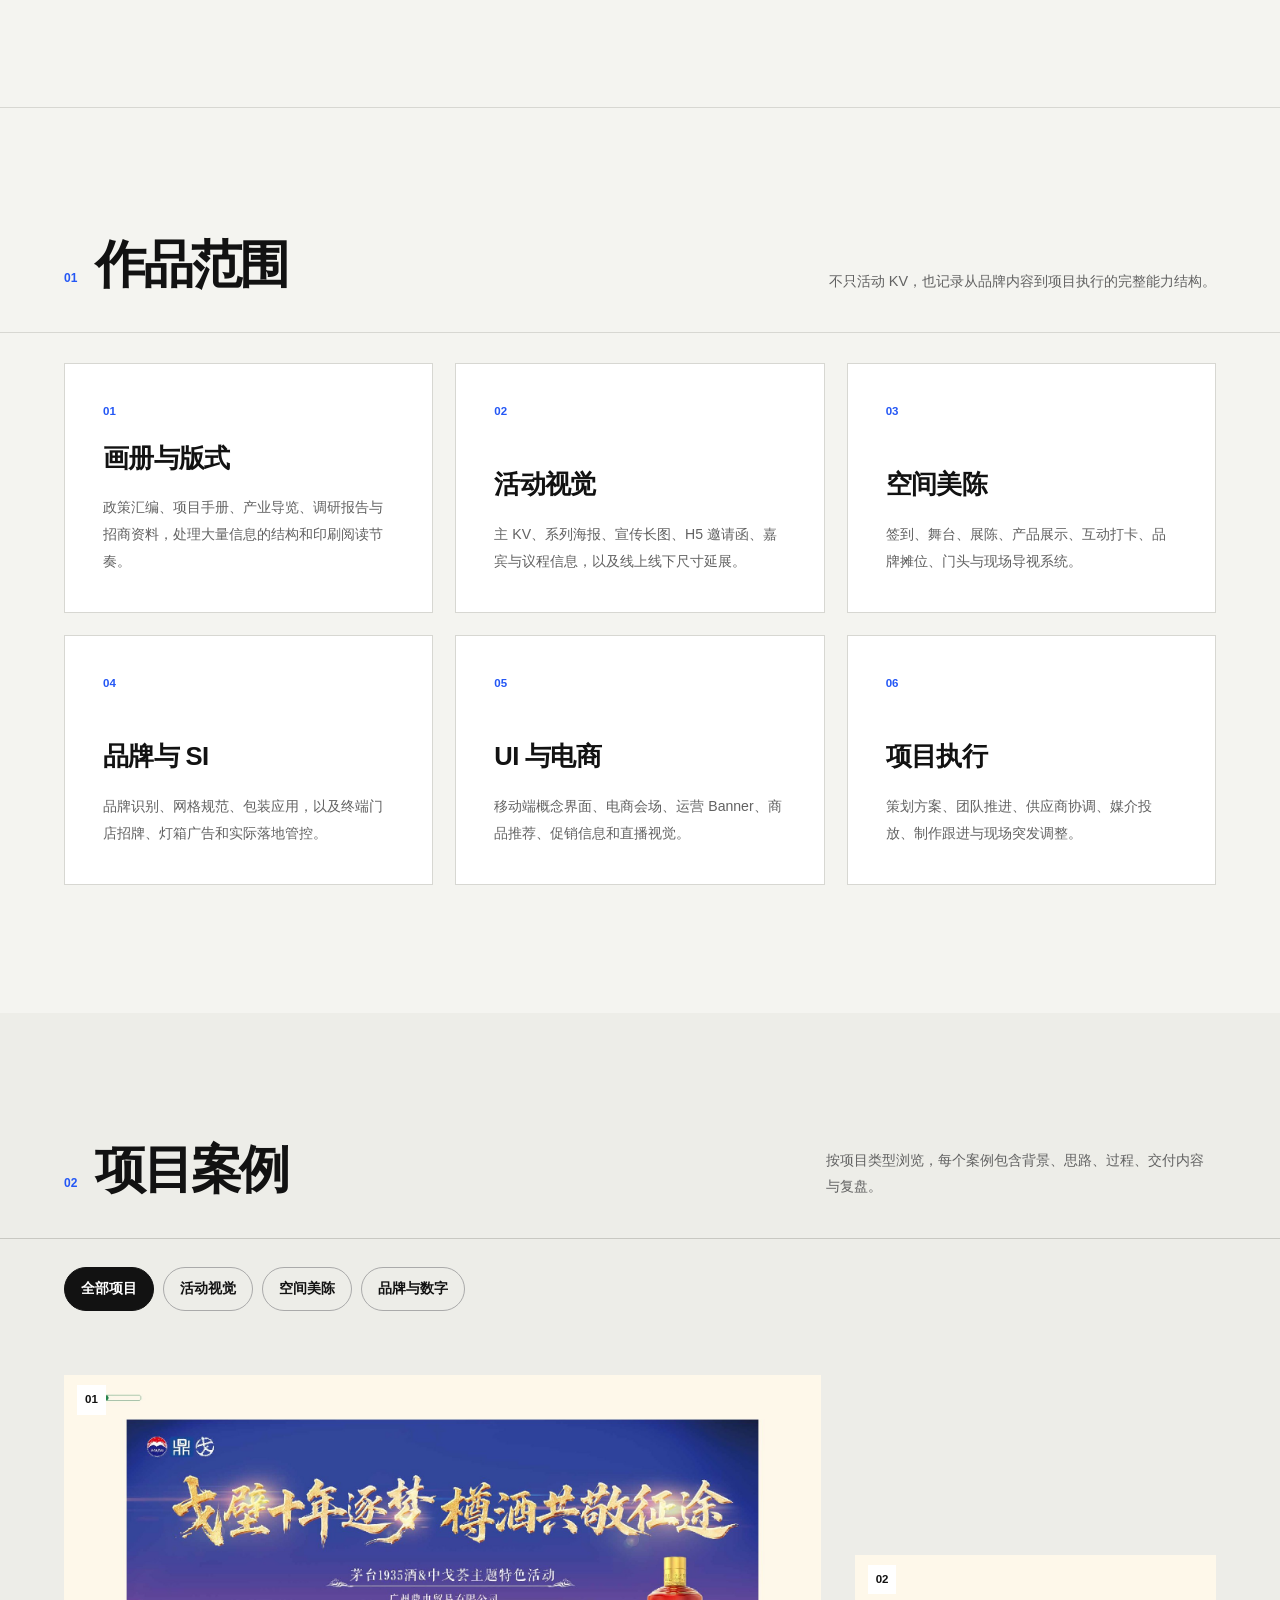
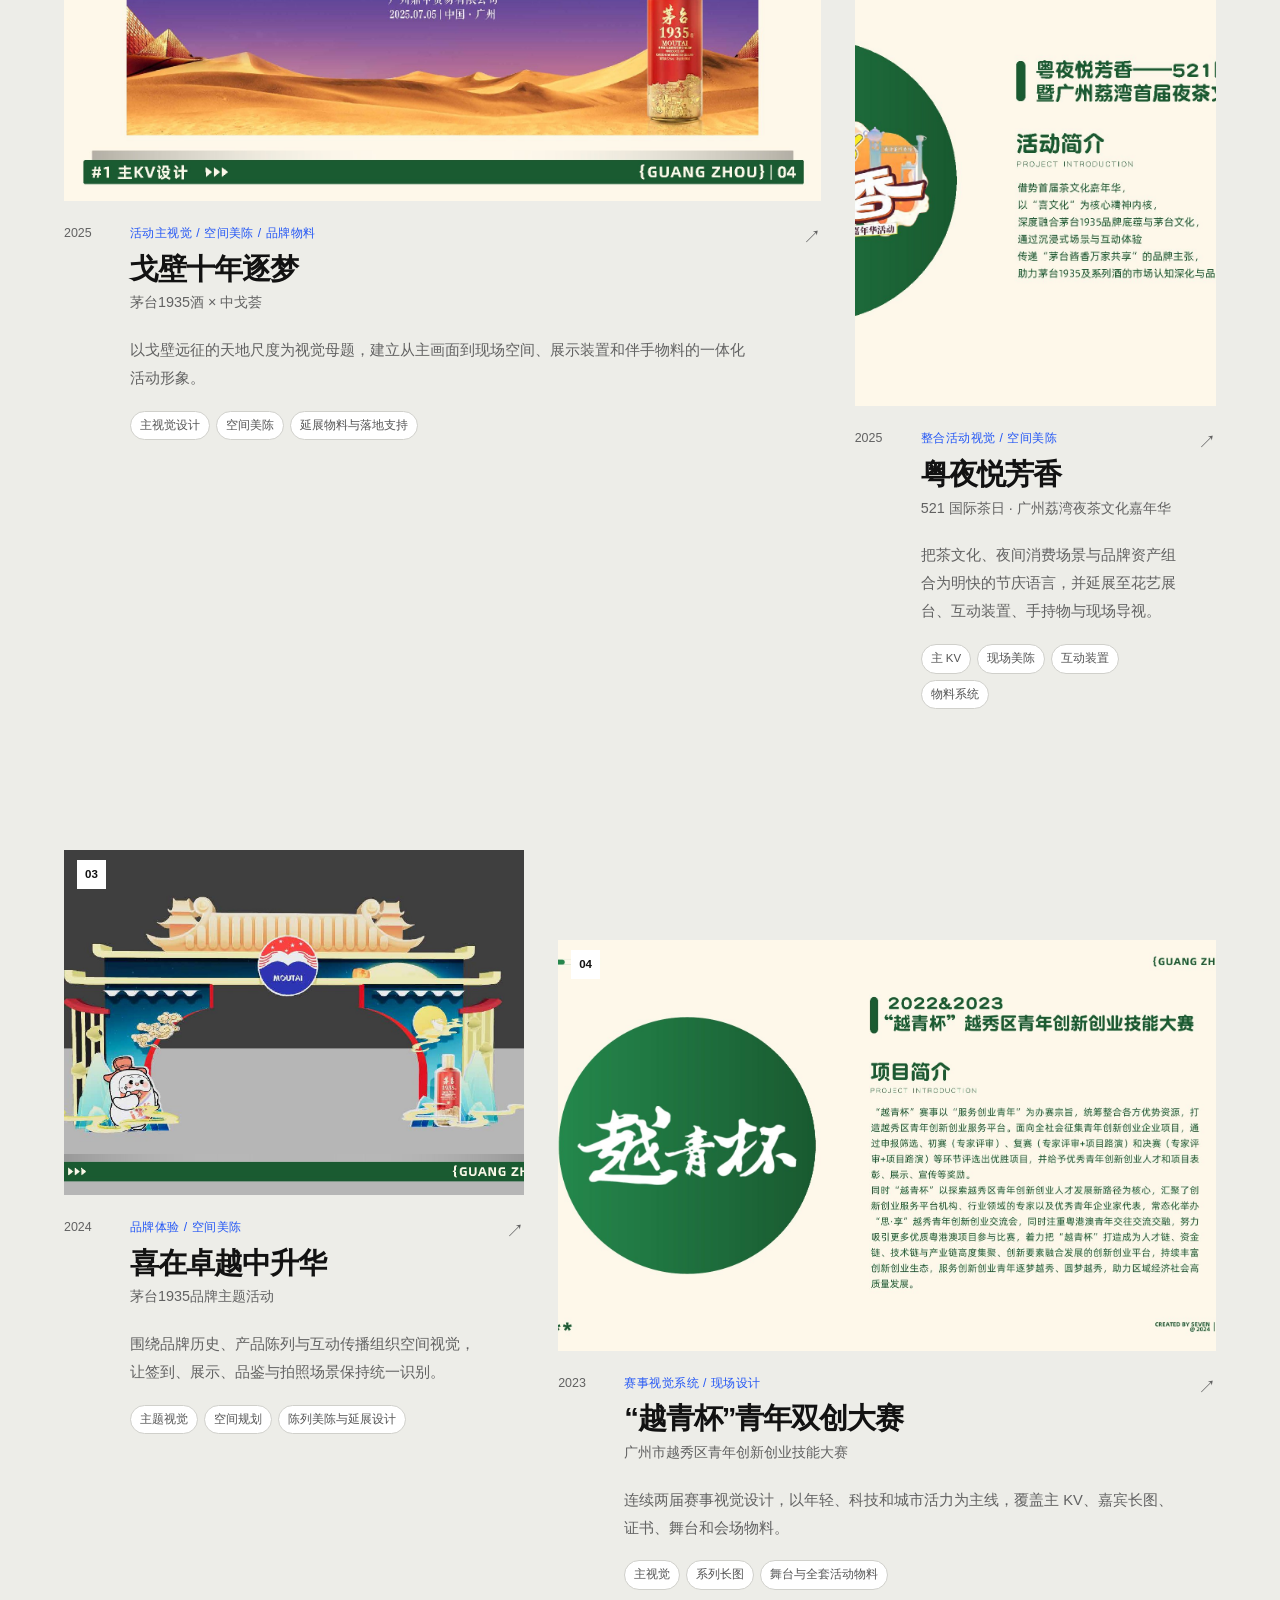
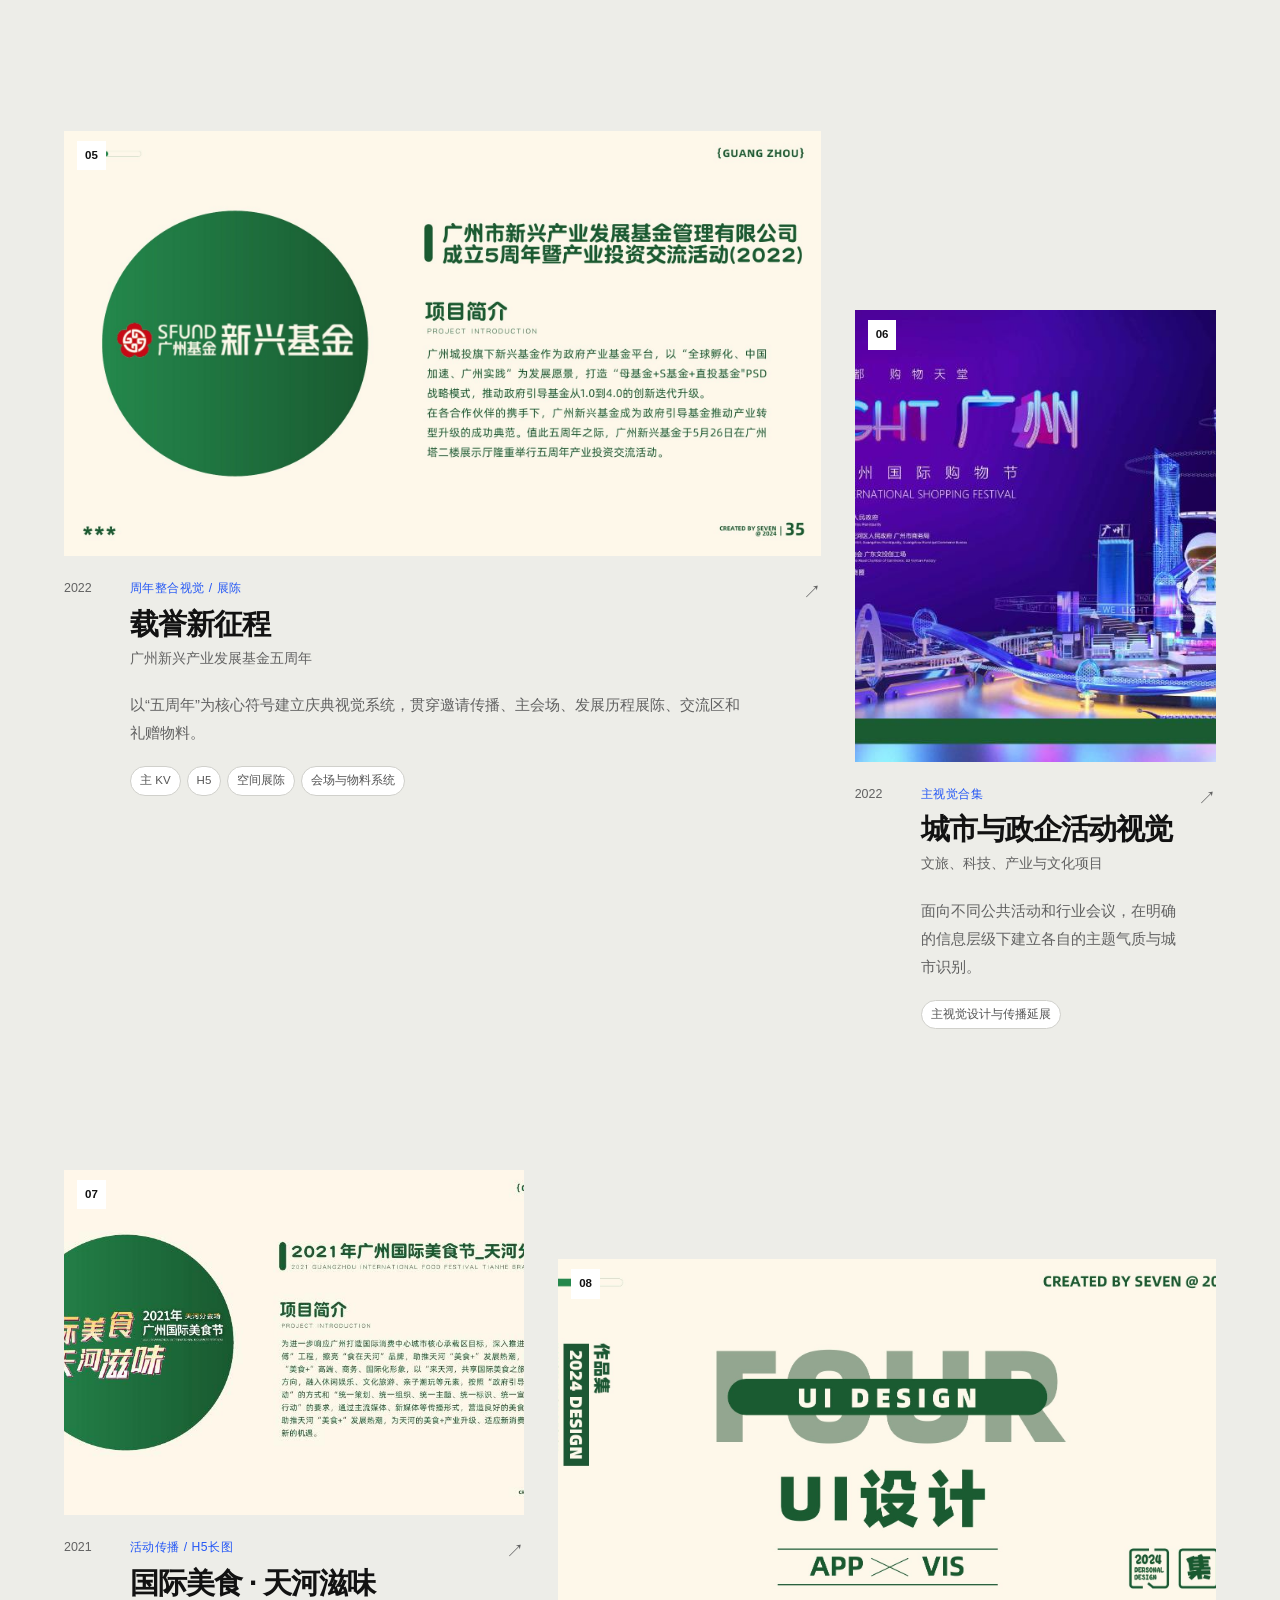
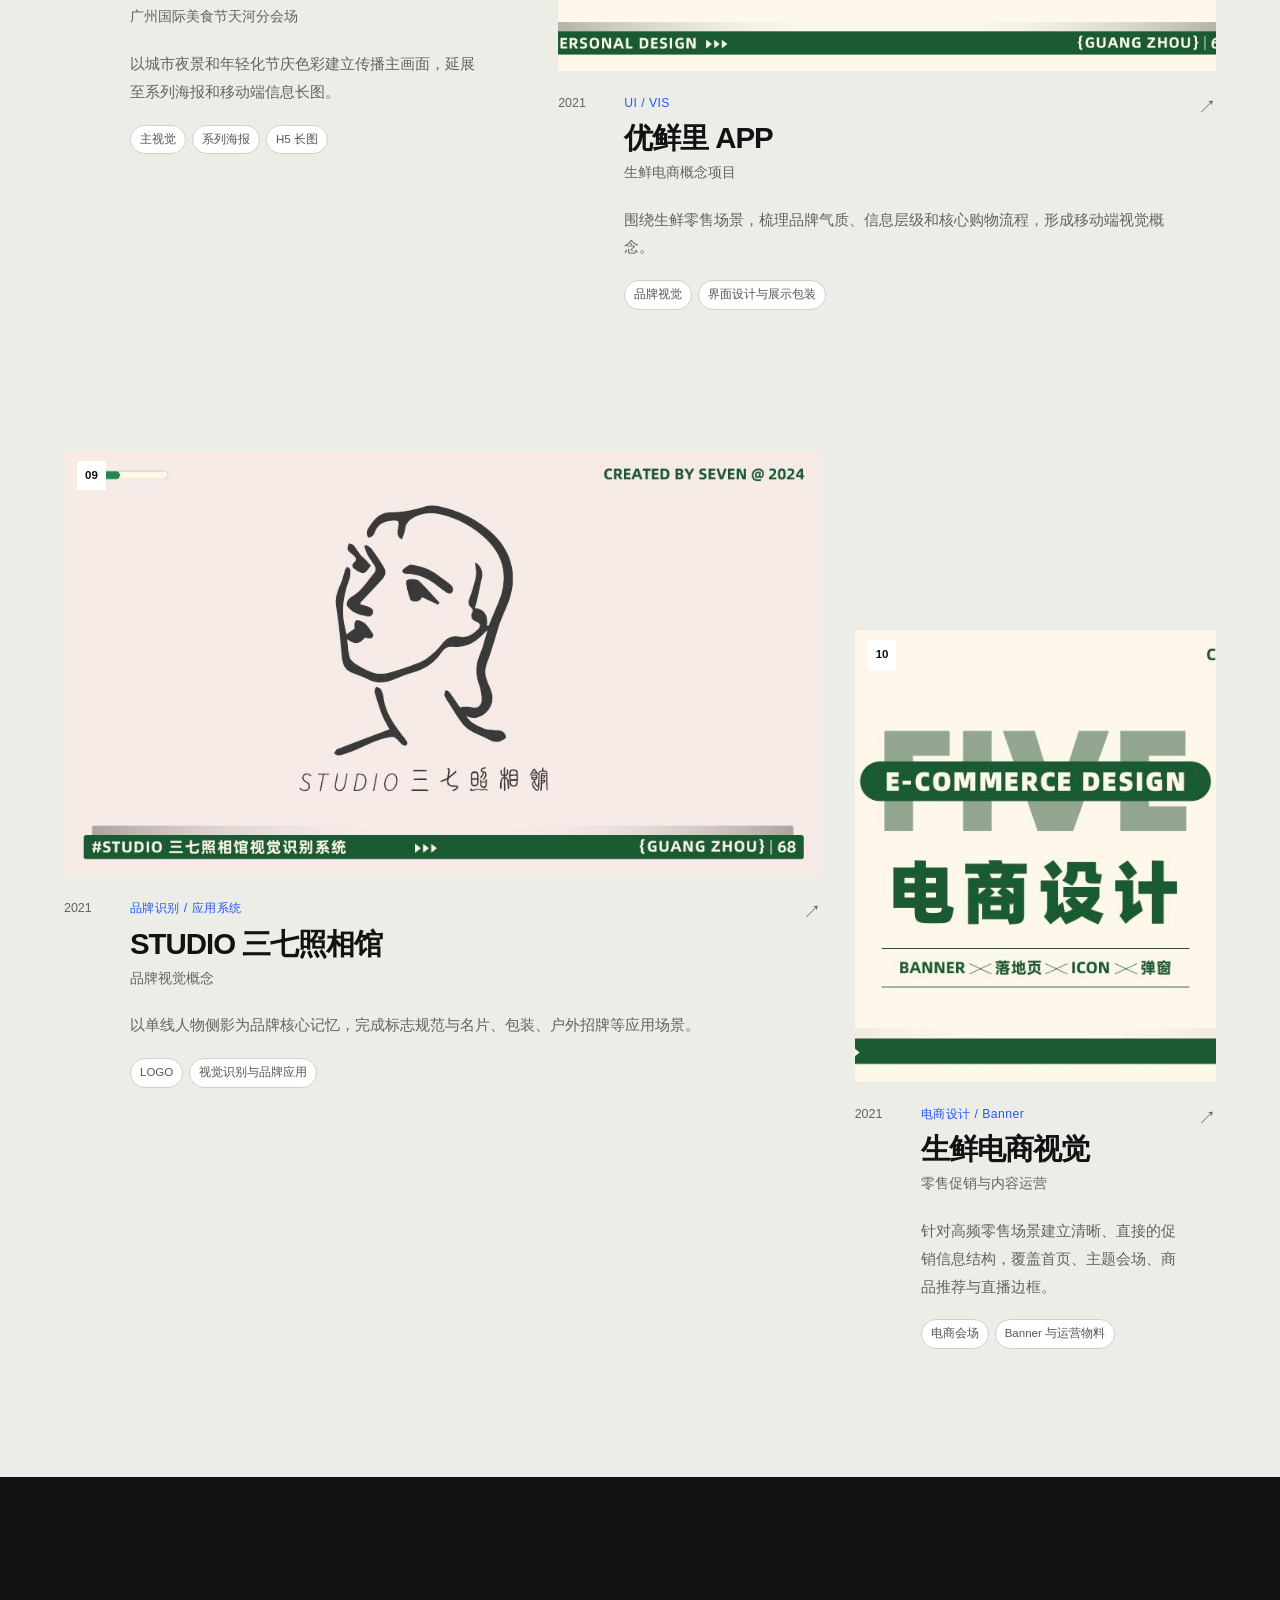
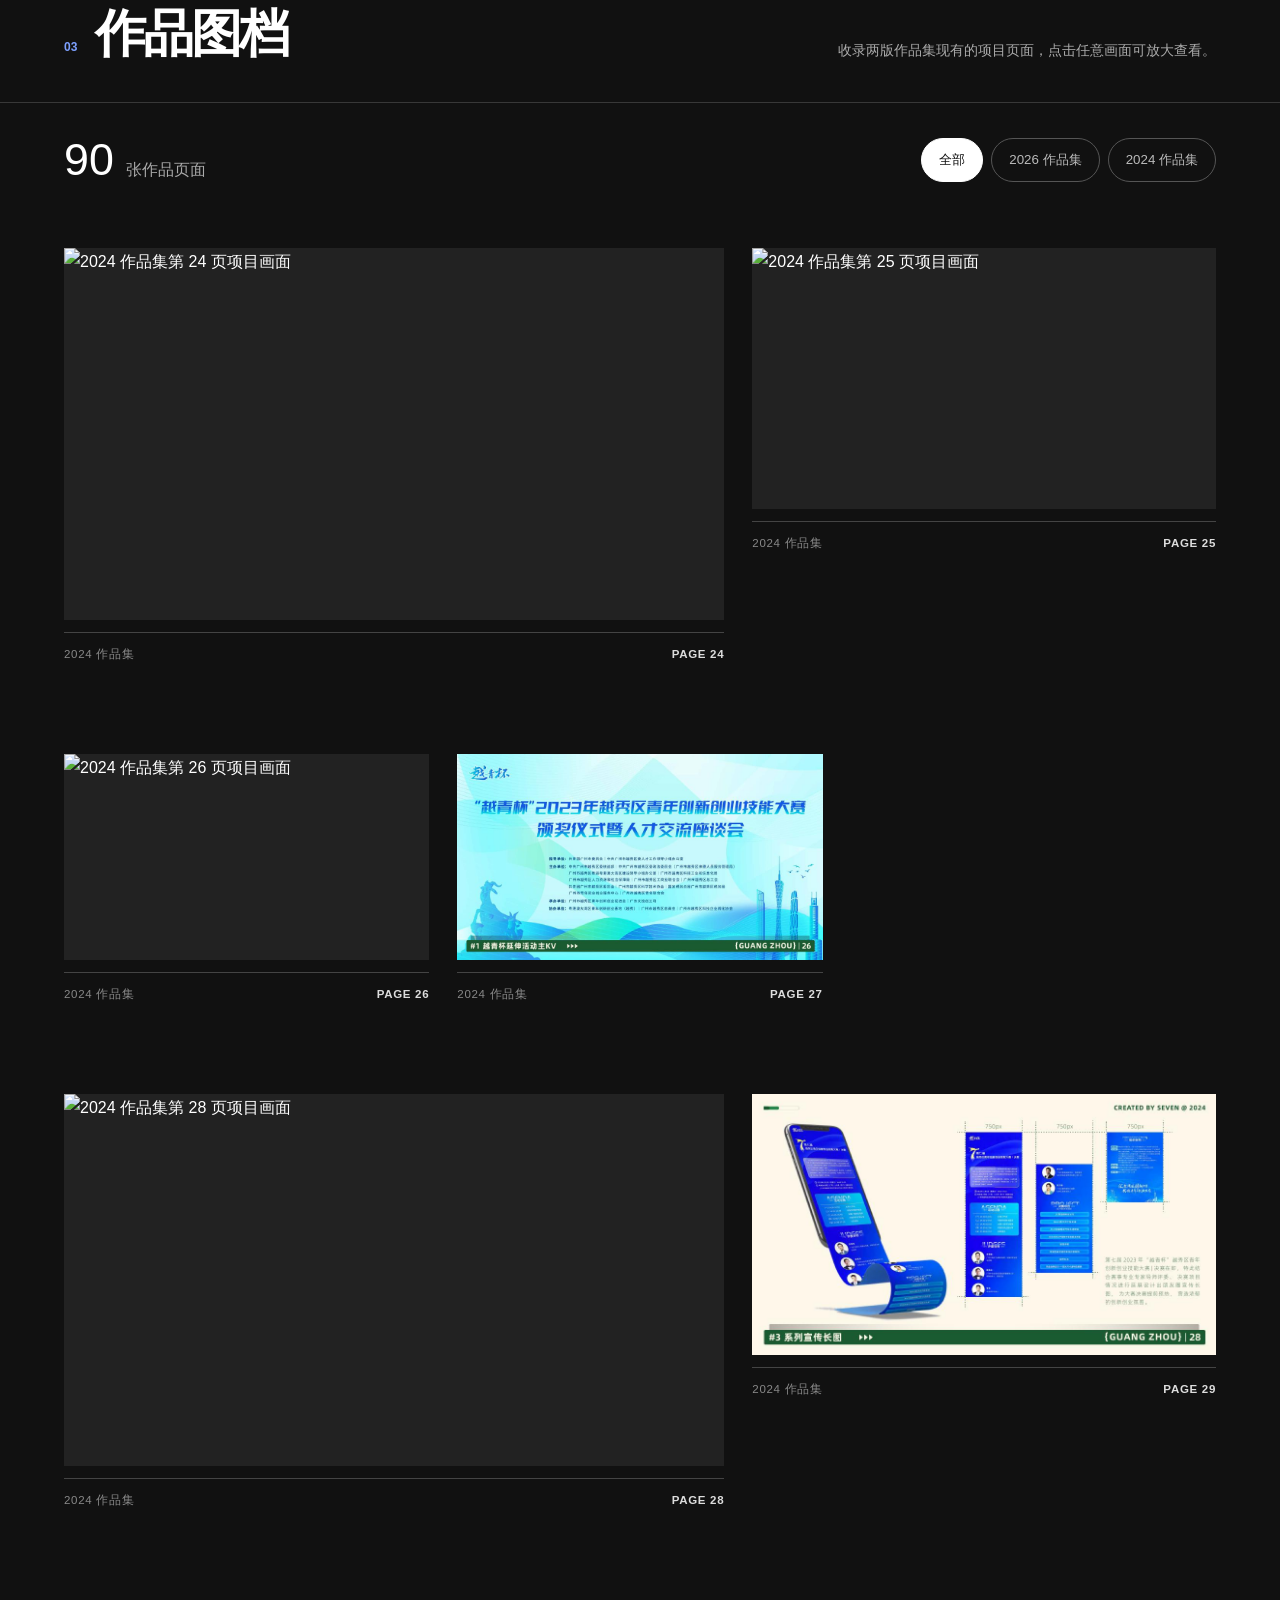
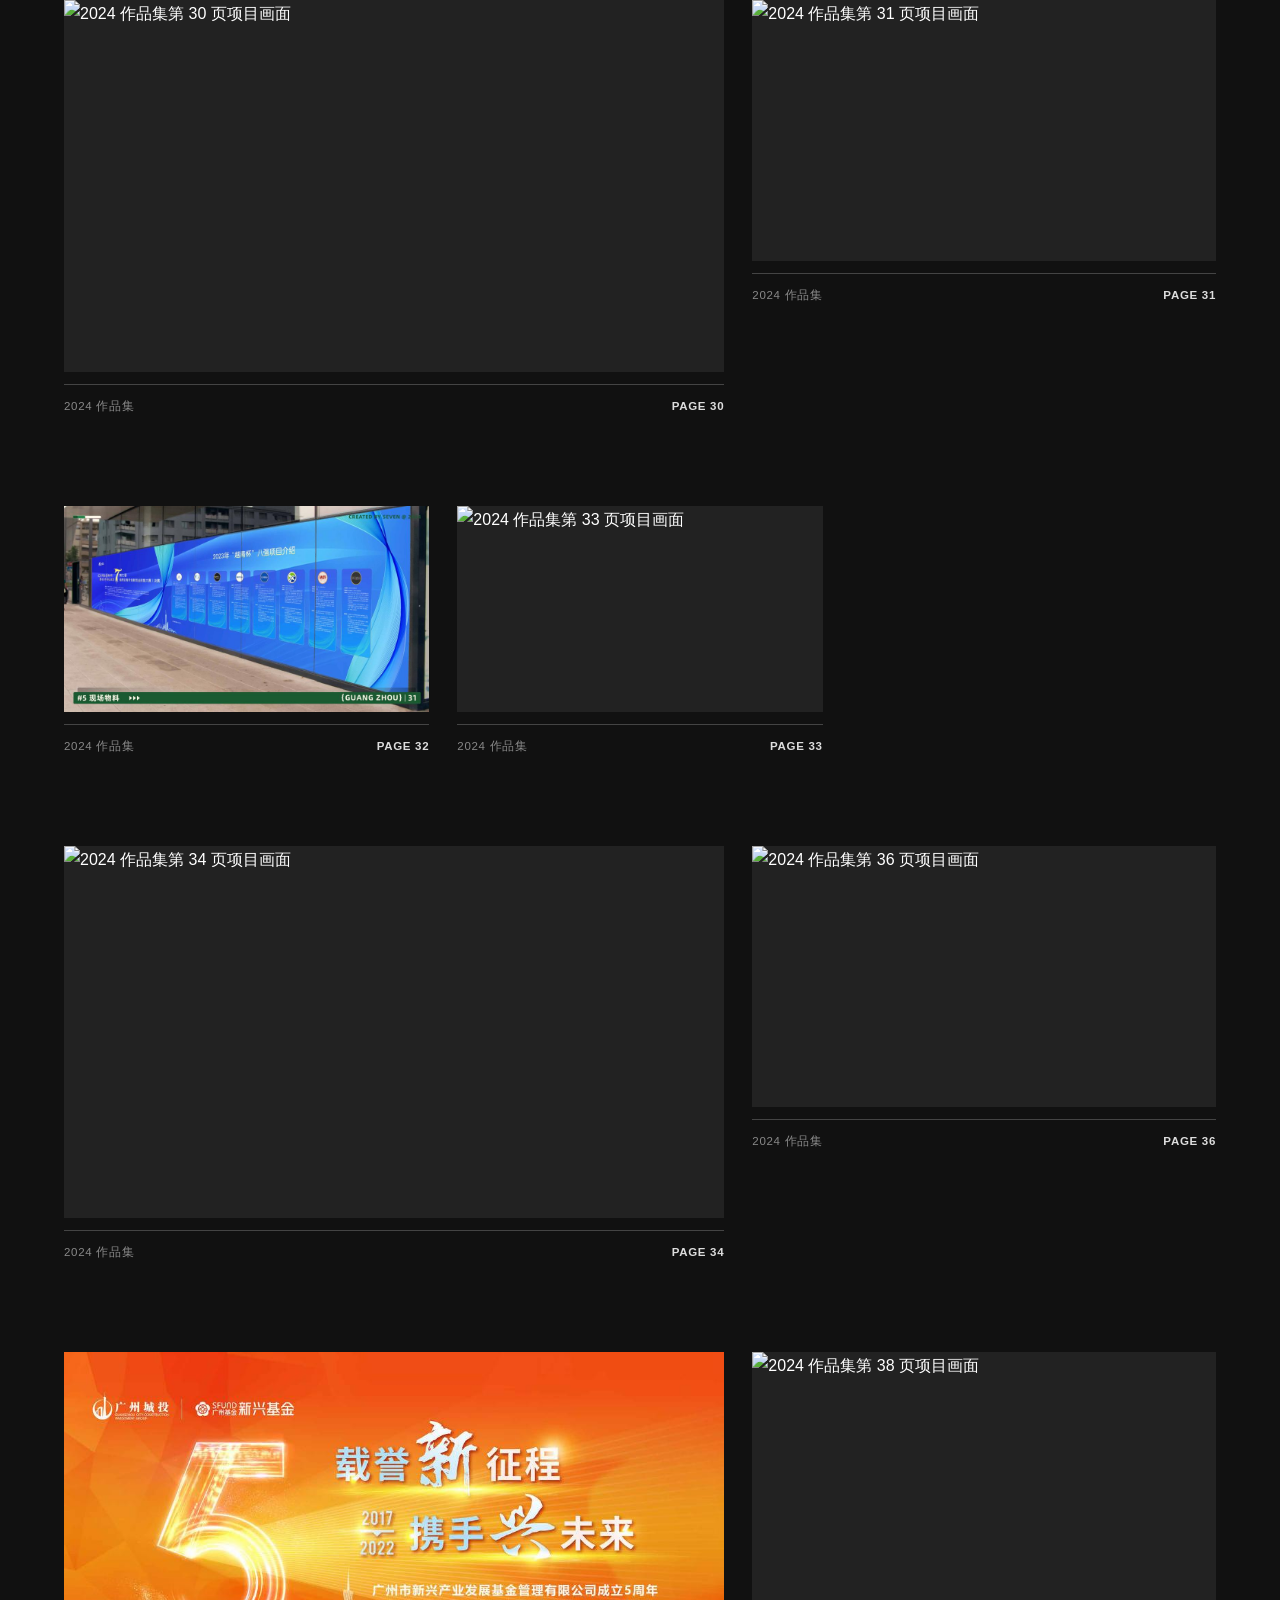
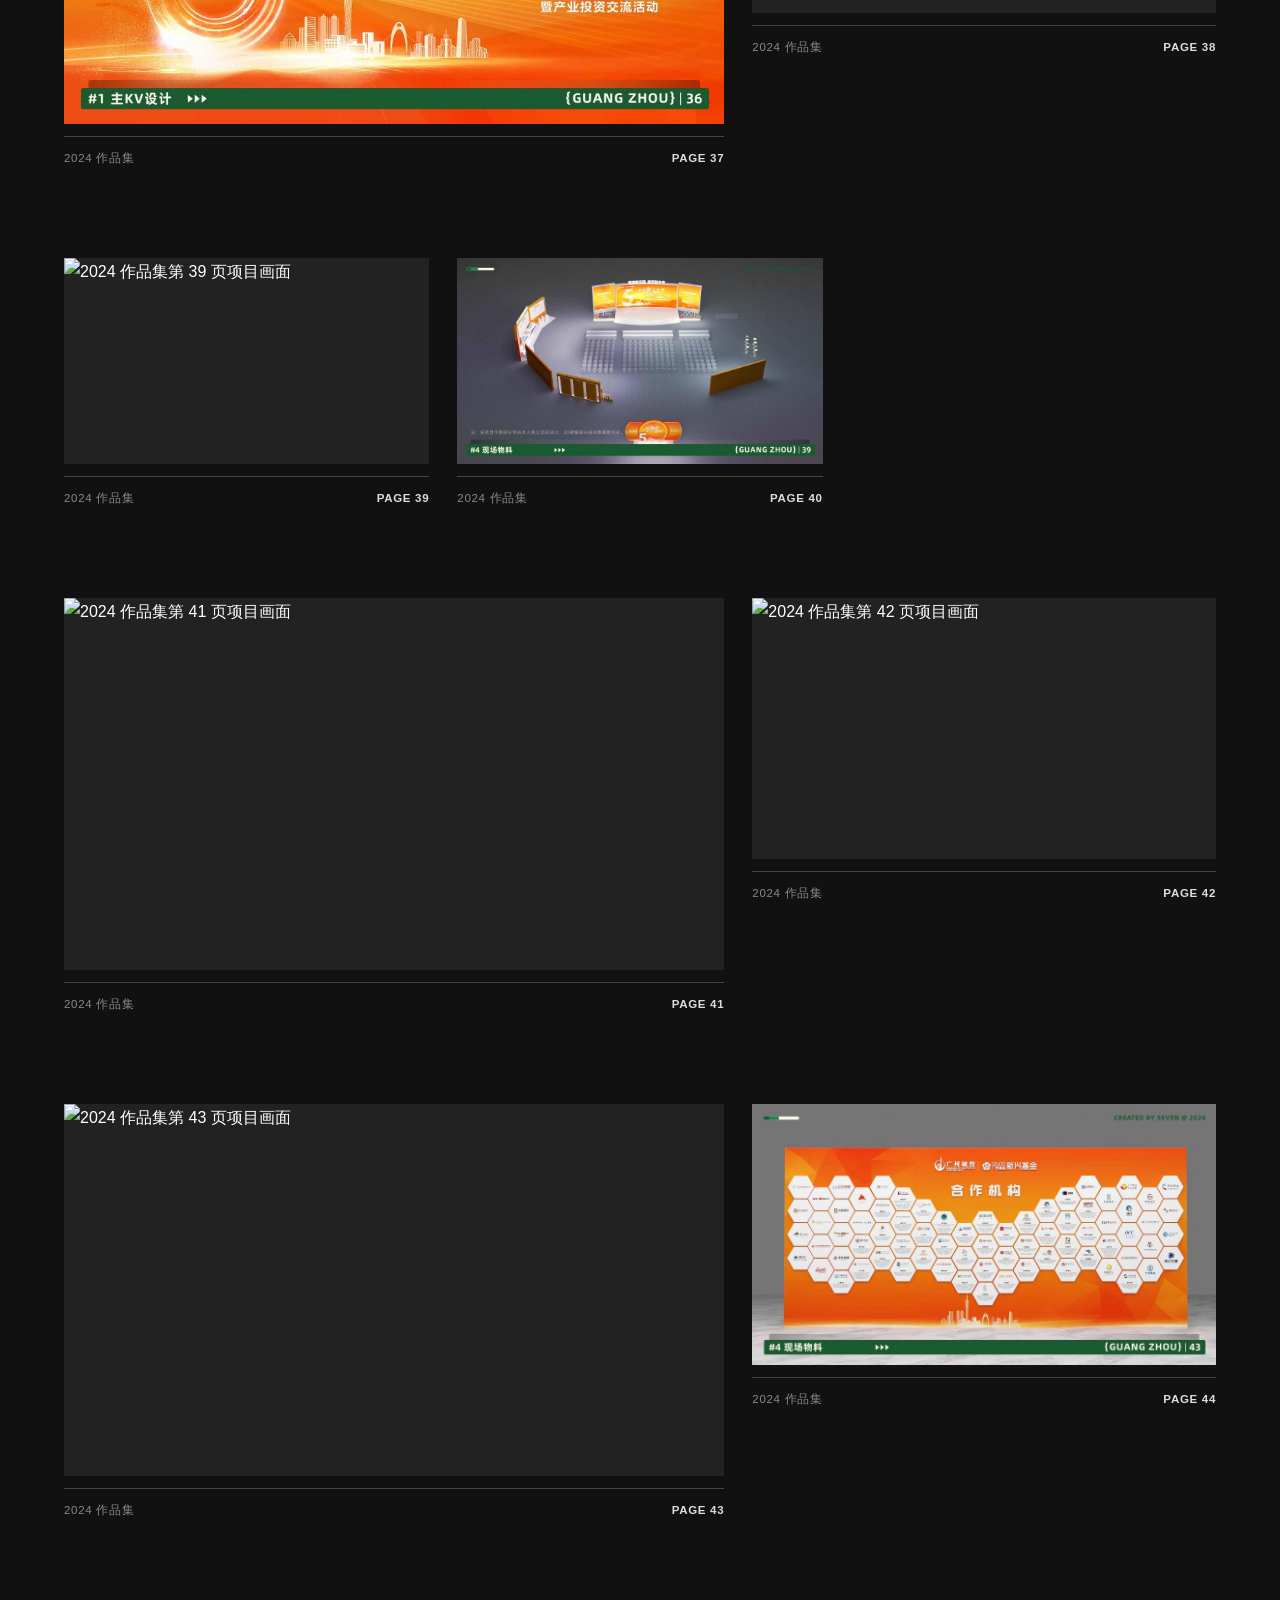
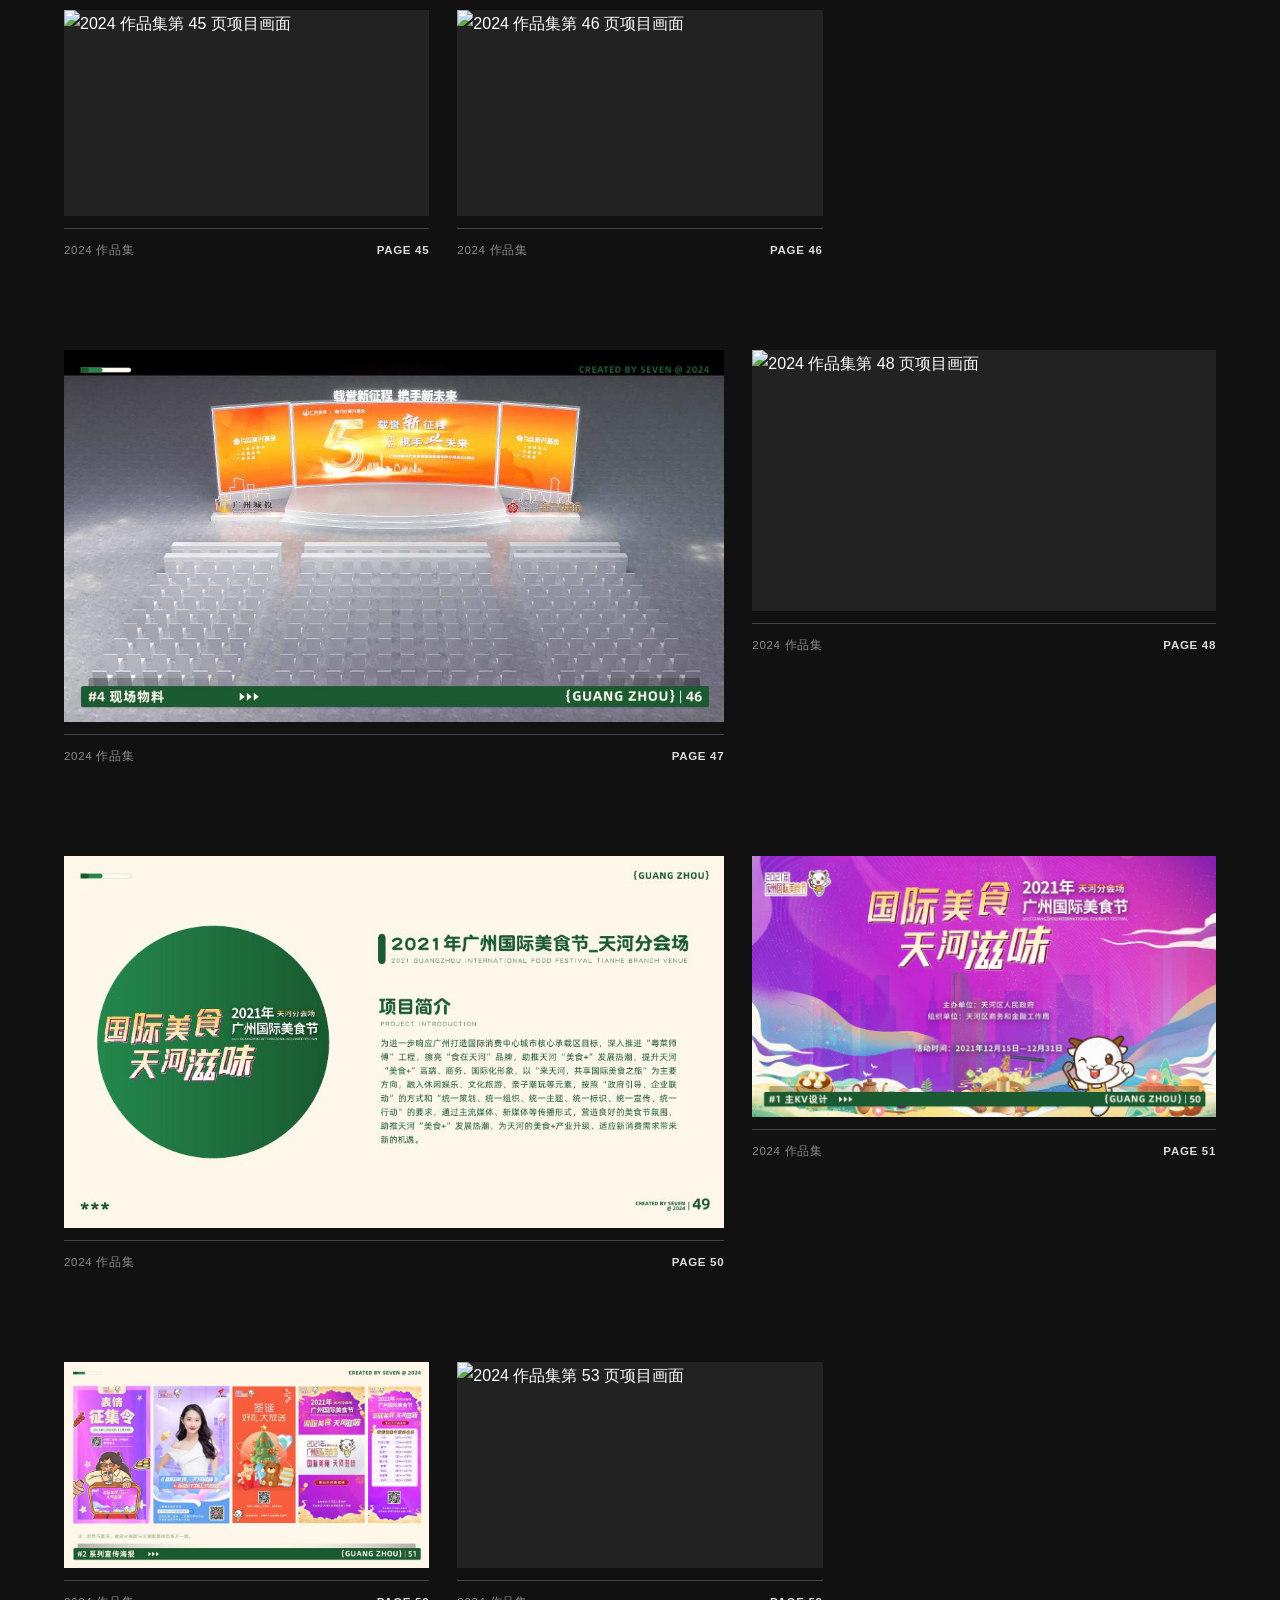
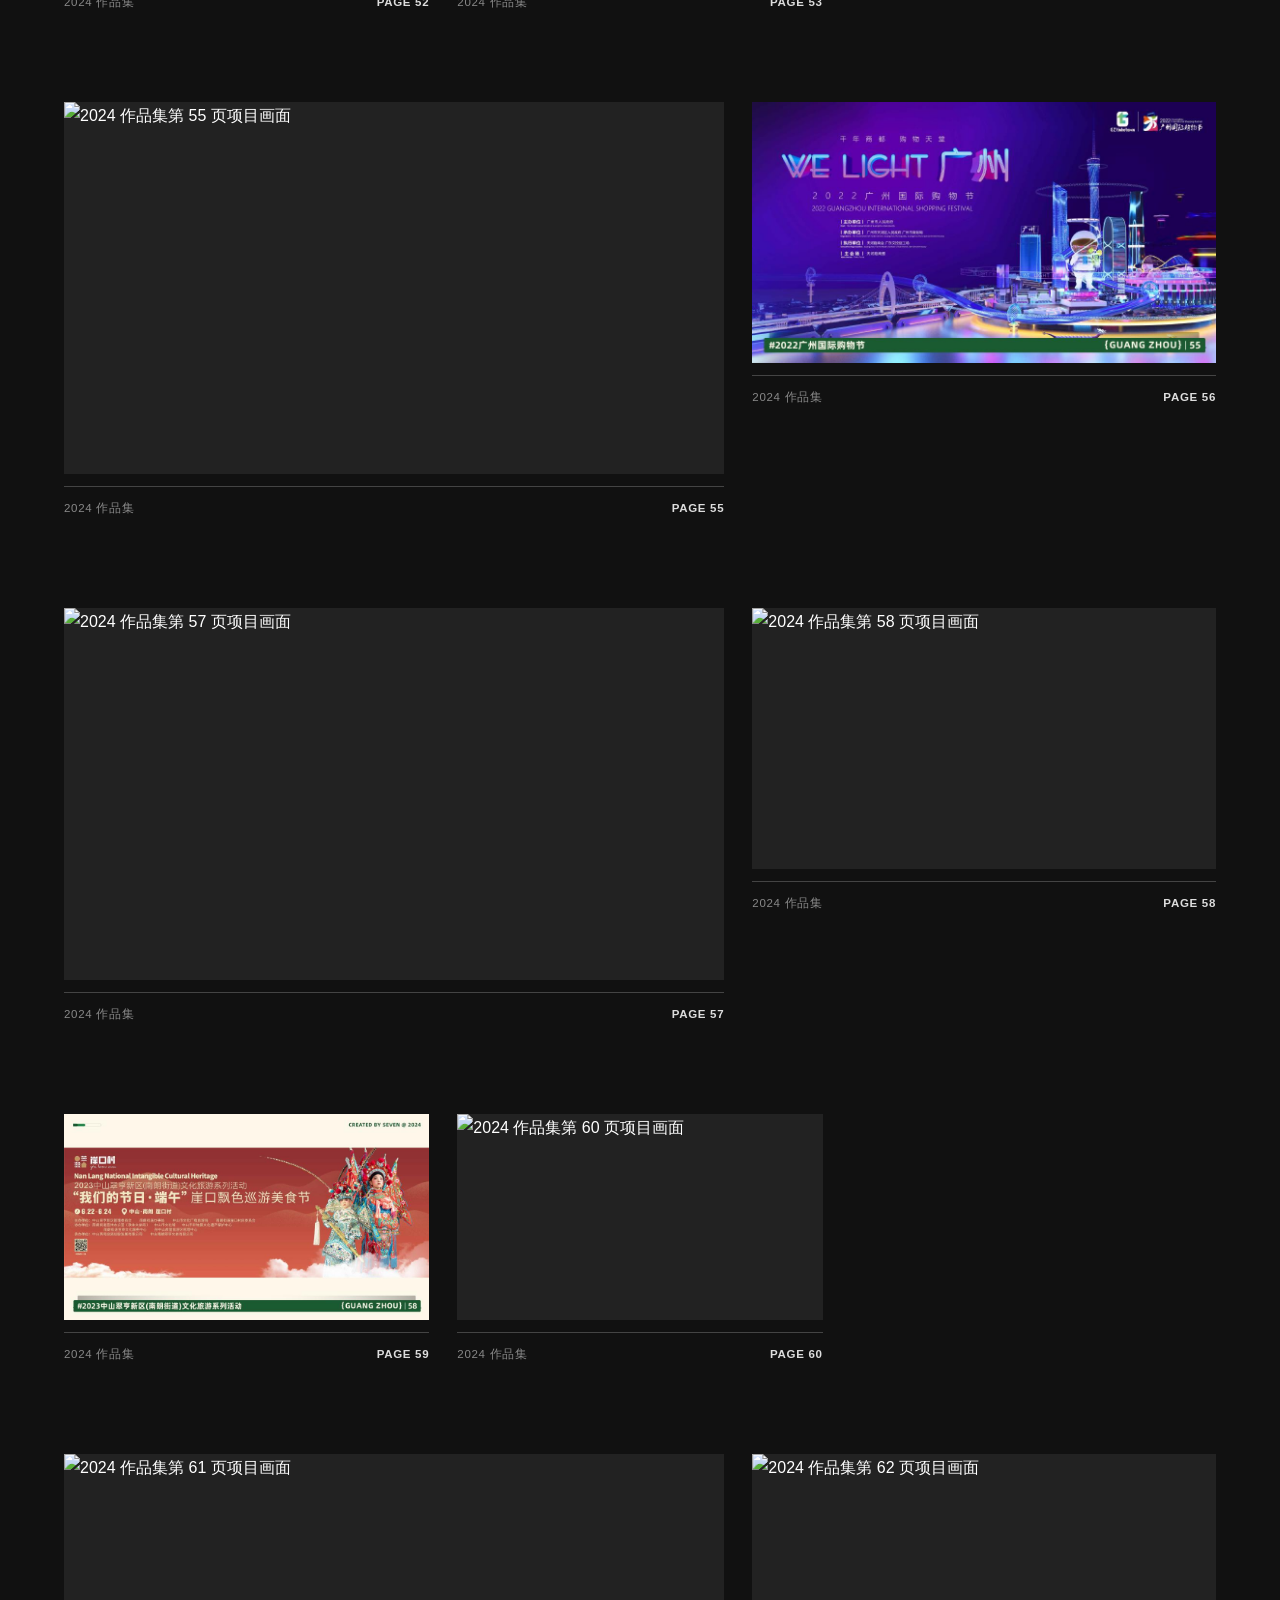
==== commit 373d9ca5: "Improve portfolio image browsing and correct available archive — index.html" ====
--- a/index.html
+++ b/index.html
@@ -1,13 +1,13 @@
-<!doctype html><html lang="zh-CN"><head><meta charset="utf-8"><meta name="viewport" content="width=device-width,initial-scale=1"><title>曾林祥 Seven — 视觉设计与活动执行</title><meta name="description" content="曾林祥的个人作品网站，收录活动主视觉、空间美陈、品牌视觉、数字内容与项目执行案例。"><link rel="icon" href="data:image/svg+xml,%3Csvg xmlns='http://www.w3.org/2000/svg' viewBox='0 0 64 64'%3E%3Crect width='64' height='64' fill='%23151515'/%3E%3Ctext x='32' y='44' text-anchor='middle' font-size='38' font-family='Arial' font-weight='700' fill='white'%3E7%3C/text%3E%3C/svg%3E"><link rel="stylesheet" href="styles.css?v=20260911-4"></head><body>
+<!doctype html><html lang="zh-CN"><head><meta charset="utf-8"><meta name="viewport" content="width=device-width,initial-scale=1"><title>曾林祥 Seven — 视觉设计与活动执行</title><meta name="description" content="曾林祥的个人作品网站，收录活动主视觉、空间美陈、品牌视觉、数字内容与项目执行案例。"><link rel="icon" href="data:image/svg+xml,%3Csvg xmlns='http://www.w3.org/2000/svg' viewBox='0 0 64 64'%3E%3Crect width='64' height='64' fill='%23151515'/%3E%3Ctext x='32' y='44' text-anchor='middle' font-size='38' font-family='Arial' font-weight='700' fill='white'%3E7%3C/text%3E%3C/svg%3E"><link rel="stylesheet" href="styles.css?v=20261114-1"></head><body>
 <header class="site-header"><a class="logo" href="index.html"><b>SEVEN</b><span>曾林祥 · 视觉设计师</span></a><nav><a class="active" href="index.html">作品</a><a href="about.html">关于 / 履历</a><a href="mailto:1259198644@qq.com">联系</a></nav></header>
 <main><section class="intro"><div class="hero-copy"><p class="kicker">VISUAL DESIGNER · EVENT EXECUTION · GUANGZHOU</p><h1><span>视觉设计</span><br><span>与活动落地</span></h1><p class="hero-note">PORTFOLIO / 2021—2026</p></div><div class="hero-number" aria-hidden="true">07</div><div class="intro-copy"><p>从主题策略、主视觉到空间美陈和现场执行，我希望设计不只停留在屏幕上，也能在真实场景中被准确呈现。</p><dl><div><dt>经验</dt><dd>5 年以上</dd></div><div><dt>方向</dt><dd>活动 / 品牌 / 空间 / 数字</dd></div><div><dt>状态</dt><dd>持续更新项目中</dd></div></dl></div><a class="scroll-cue" href="#work">SCROLL TO EXPLORE <i>↓</i></a></section>
 <div class="marquee" aria-label="专业方向"><div><span>VISUAL IDENTITY</span><i aria-hidden="true">✦</i><span>EVENT DESIGN</span><i aria-hidden="true">✦</i><span>SPATIAL EXPERIENCE</span><i aria-hidden="true">✦</i><span>PROJECT DELIVERY</span><i aria-hidden="true">✦</i><span>VISUAL IDENTITY</span><i aria-hidden="true">✦</i><span>EVENT DESIGN</span><i aria-hidden="true">✦</i><span>SPATIAL EXPERIENCE</span><i aria-hidden="true">✦</i><span>PROJECT DELIVERY</span></div><button type="button" aria-label="暂停滚动文字" aria-pressed="false">Ⅱ</button></div>
 <section class="nowbar"><b>当前 / 2026</b><p>品牌活动、政企传播与线下视觉项目持续进行中，公开案例将按完成时间倒序加入。</p><a href="about.html">了解我的经历 →</a></section>
-<section class="portfolio-overview"><div class="overview-statement"><p class="kicker">PORTFOLIO OVERVIEW</p><h2>这不是一份被压缩成几页的简历，<br>而是一套持续生长的项目档案。</h2><p>内容来自近年简历与两版作品集，围绕品牌活动、政企传播、空间体验、数字内容和实际执行展开。重点案例记录项目为什么发生、我具体做了什么，以及视觉如何进入真实场景。</p></div><div class="overview-metrics"><article><b>05+</b><span>年创意设计经验</span></article><article><b>10</b><span>个重点案例已展开</span></article><article><b>20+</b><span>项项目经历收录</span></article><article><b>90</b><span>张完整作品图档</span></article></div></section>
+<section class="portfolio-overview"><div class="overview-statement"><p class="kicker">PORTFOLIO OVERVIEW</p><h2>这不是一份被压缩成几页的简历，<br>而是一套持续生长的项目档案。</h2><p>内容来自近年简历与两版作品集，围绕品牌活动、政企传播、空间体验、数字内容和实际执行展开。重点案例记录项目为什么发生、我具体做了什么，以及视觉如何进入真实场景。</p></div><div class="overview-metrics"><article><b>05+</b><span>年创意设计经验</span></article><article><b>10</b><span>个重点案例已展开</span></article><article><b>20+</b><span>项项目经历收录</span></article><article><b>21</b><span>张作品图档</span></article></div></section>
 <section class="disciplines"><div class="section-title"><div><span>01</span><h2>作品范围</h2></div><p>不只活动 KV，也记录从品牌内容到项目执行的完整能力结构。</p></div><div class="discipline-grid"><article class="reveal"><b>01</b><h3>画册与版式</h3><p>政策汇编、项目手册、产业导览、调研报告与招商资料，处理大量信息的结构和印刷阅读节奏。</p></article><article class="reveal"><b>02</b><h3>活动视觉</h3><p>主 KV、系列海报、宣传长图、H5 邀请函、嘉宾与议程信息，以及线上线下尺寸延展。</p></article><article class="reveal"><b>03</b><h3>空间美陈</h3><p>签到、舞台、展陈、产品展示、互动打卡、品牌摊位、门头与现场导视系统。</p></article><article class="reveal"><b>04</b><h3>品牌与 SI</h3><p>品牌识别、网格规范、包装应用，以及终端门店招牌、灯箱广告和实际落地管控。</p></article><article class="reveal"><b>05</b><h3>UI 与电商</h3><p>移动端概念界面、电商会场、运营 Banner、商品推荐、促销信息和直播视觉。</p></article><article class="reveal"><b>06</b><h3>项目执行</h3><p>策划方案、团队推进、供应商协调、媒介投放、制作跟进与现场突发调整。</p></article></div></section>
 <section class="work-section" id="work"><div class="section-title"><div><span>02</span><h2>项目案例</h2></div><p>按项目类型浏览，每个案例包含背景、思路、过程、交付内容与复盘。</p></div><div class="filters" aria-label="项目分类"><button class="active" data-filter="all">全部项目</button><button data-filter="event">活动视觉</button><button data-filter="space">空间美陈</button><button data-filter="digital">品牌与数字</button></div><section id="projects" class="project-list"></section></section>
-<section class="full-archive" id="archive"><div class="section-title"><div><span>03</span><h2>完整作品图档</h2></div><p>收录两版作品集已整理出的全部项目页面，点击任意画面可放大查看。</p></div><div class="archive-toolbar"><p><b id="archive-count">0</b> 张作品页面</p><div><button class="active" data-archive="all">全部</button><button data-archive="2026">2026 作品集</button><button data-archive="2024">2024 作品集</button></div></div><div class="archive-grid" id="archive-grid"></div></section>
+<section class="full-archive" id="archive"><div class="section-title"><div><span>03</span><h2>作品图档</h2></div><p>收录两版作品集现有的项目页面，点击任意画面可放大查看。</p></div><div class="archive-toolbar"><p><b id="archive-count">0</b> 张作品页面</p><div><button class="active" data-archive="all">全部</button><button data-archive="2026">2026 作品集</button><button data-archive="2024">2024 作品集</button></div></div><div class="archive-grid" id="archive-grid"></div></section>
 <section class="project-index"><div class="section-title"><div><span>02</span><h2>更多项目经历</h2></div><p>作品集中的项目索引，持续整理为完整案例。</p></div><div class="index-columns"><div><h3>品牌活动 / 2024—2025</h3><ul><li>茅台匠心 · 汉酱传承品牌活动</li><li>汉酱（匠心传承）肇庆上市推介会</li><li>金秋揽明月 · 酱香醉神州</li><li>喜逢 · 蜃境次元世界</li><li>回溯青春 · 擎动蔚来足球邀请赛</li><li>匠心传承 · 羽你飞扬主题活动</li><li>以匠心 · 致不凡 · 敬奋斗品鉴会</li><li>相遇三年，i上酱香年度回馈喜逢荟</li><li>探索 DEEPSEEK · 驭鉴喜悦</li><li>暨南大学沙14庆功宴暨沙15启动仪式</li></ul></div><div><h3>政企与文化 / 2021—2024</h3><ul><li>天英汇创新创业服务平台</li><li>网易厦门数字产业中心游戏出海论坛</li><li>CITC · 网易创新创业大赛华南赛区</li><li>广州国际购物节</li><li>广佛同城共读活动</li><li>天河路商圈品牌宣传服务</li><li>中山翠亨崖口飘色嘉年华</li><li>广州文化创意产业链强链补链项目</li><li>越秀区文旅体产业高质量发展大会</li><li>首届广州智慧康养装备创新设计大赛</li></ul></div><div><h3>常见交付范围</h3><ul class="scope-list"><li>主视觉 KV 与主题字</li><li>系列海报与朋友圈长图</li><li>H5 邀请函与活动信息页</li><li>签到、舞台与展示空间</li><li>产品陈列与互动美陈</li><li>画册、折页与活动手册</li><li>导视、证件与桌面物料</li><li>礼赠包装与定制用品</li><li>终端 SI、招牌与灯箱</li><li>制作跟进与现场执行</li></ul></div></div></section>
 <section class="method"><div class="section-title inverse"><div><span>03</span><h2>工作方法</h2></div><p>从需求到落地，不把设计与执行割裂。</p></div><div class="method-grid"><article><span>01</span><h3>理解项目</h3><p>梳理品牌规范、活动目标、受众、传播渠道和现场限制，先确定设计需要解决的问题。</p></article><article><span>02</span><h3>建立系统</h3><p>完成主视觉后，提炼可以复用的色彩、图形、版式和信息层级，保证不同物料保持一致。</p></article><article><span>03</span><h3>适配场景</h3><p>根据屏幕、印刷、空间结构和观看距离重新组织内容，而不是简单缩放同一张画面。</p></article><article><span>04</span><h3>跟进落地</h3><p>对接制作与供应商，检查尺寸、材质、色彩、安装和现场呈现，减少效果图与实景的偏差。</p></article></div></section>
 <section class="profile-teaser"><p>ABOUT</p><div><h2>设计之外，我也负责推进项目。</h2><p>工作经历横跨品牌设计、文化活动、政企项目与消费品牌营销。既能独立完成视觉，也熟悉供应商协作、制作跟进和现场执行。</p><a class="text-link" href="about.html">查看完整工作经历 →</a></div></section>
-</main><footer><div><b>曾林祥 / Seven</b><span>Visual Design · Event Execution</span></div><div><a href="mailto:1259198644@qq.com">1259198644@qq.com</a><span>© 2026</span></div></footer><script src="projects.js?v=20260913-1"></script><script src="site.js?v=20260913-1"></script></body></html>
+</main><footer><div><b>曾林祥 / Seven</b><span>Visual Design · Event Execution</span></div><div><a href="mailto:1259198644@qq.com">1259198644@qq.com</a><span>© 2026</span></div></footer><script src="projects.js?v=20260913-1"></script><script src="site.js?v=20261114-1"></script></body></html>
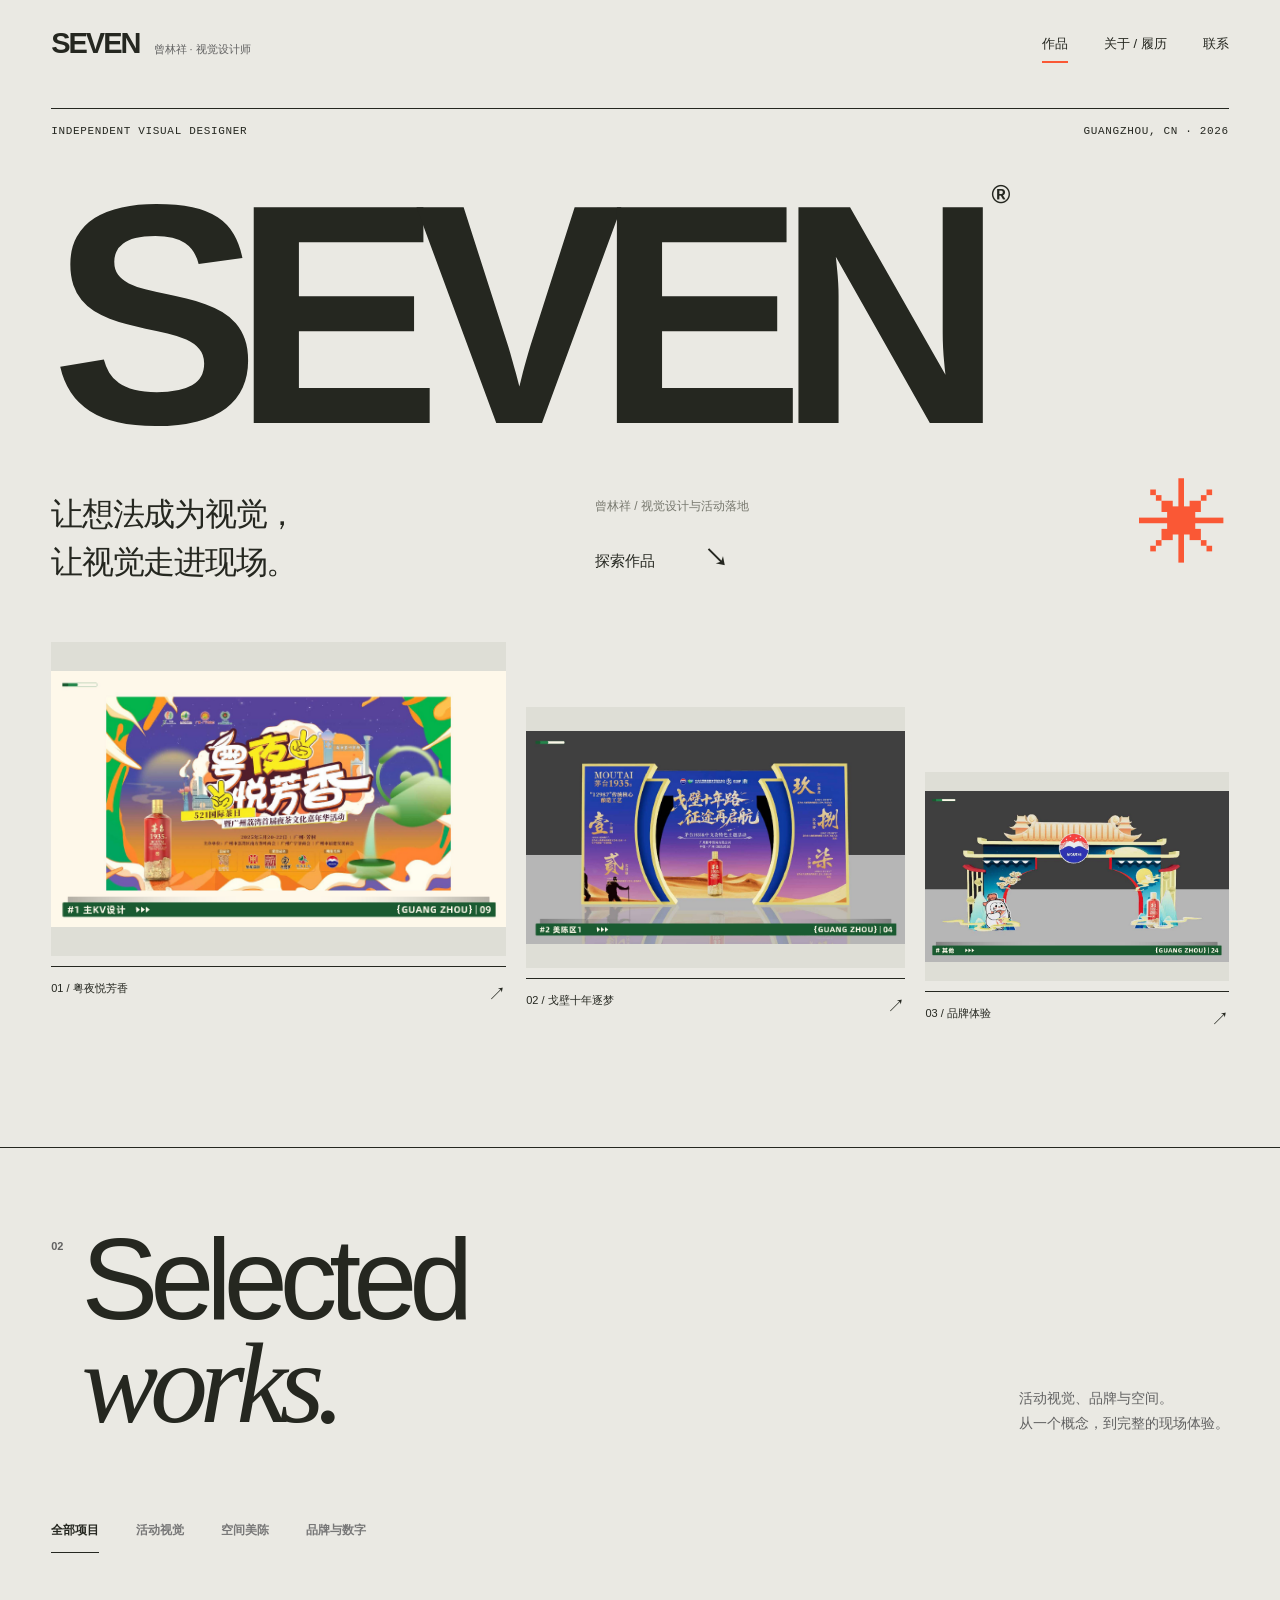
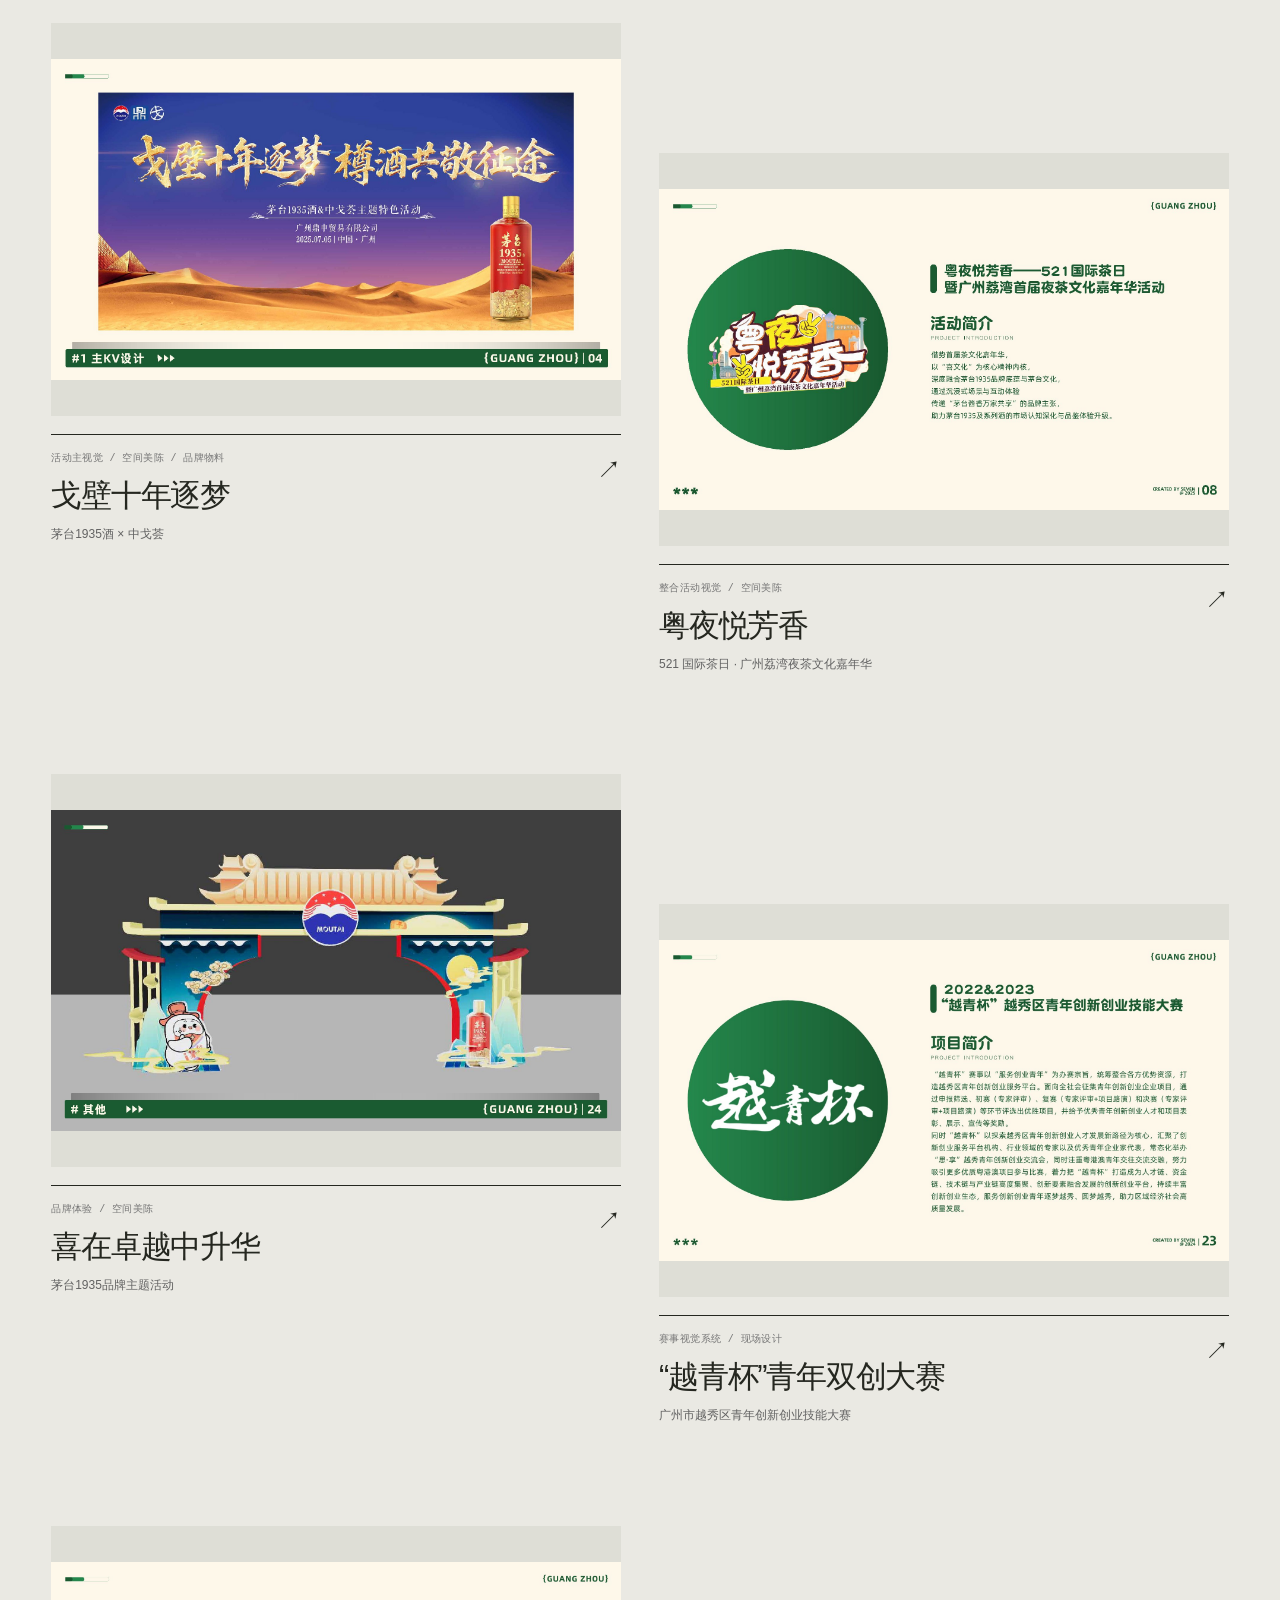
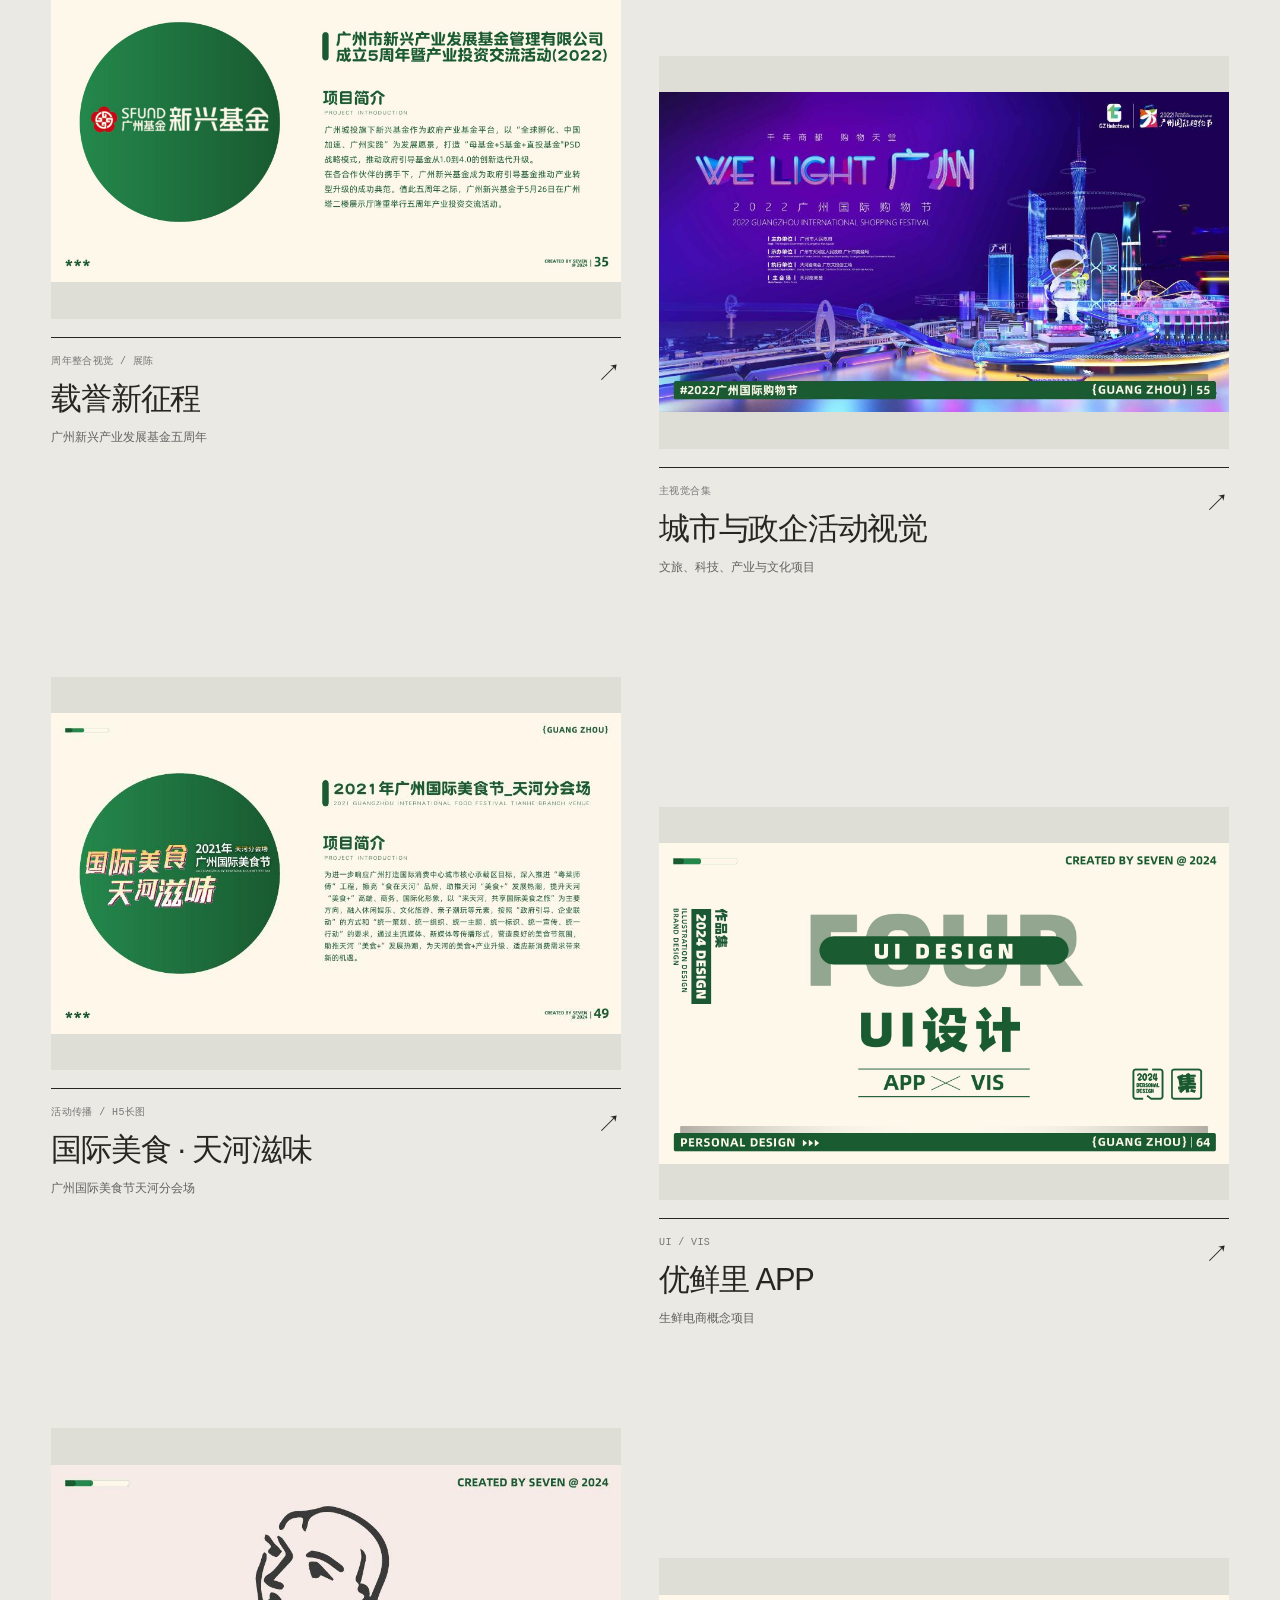
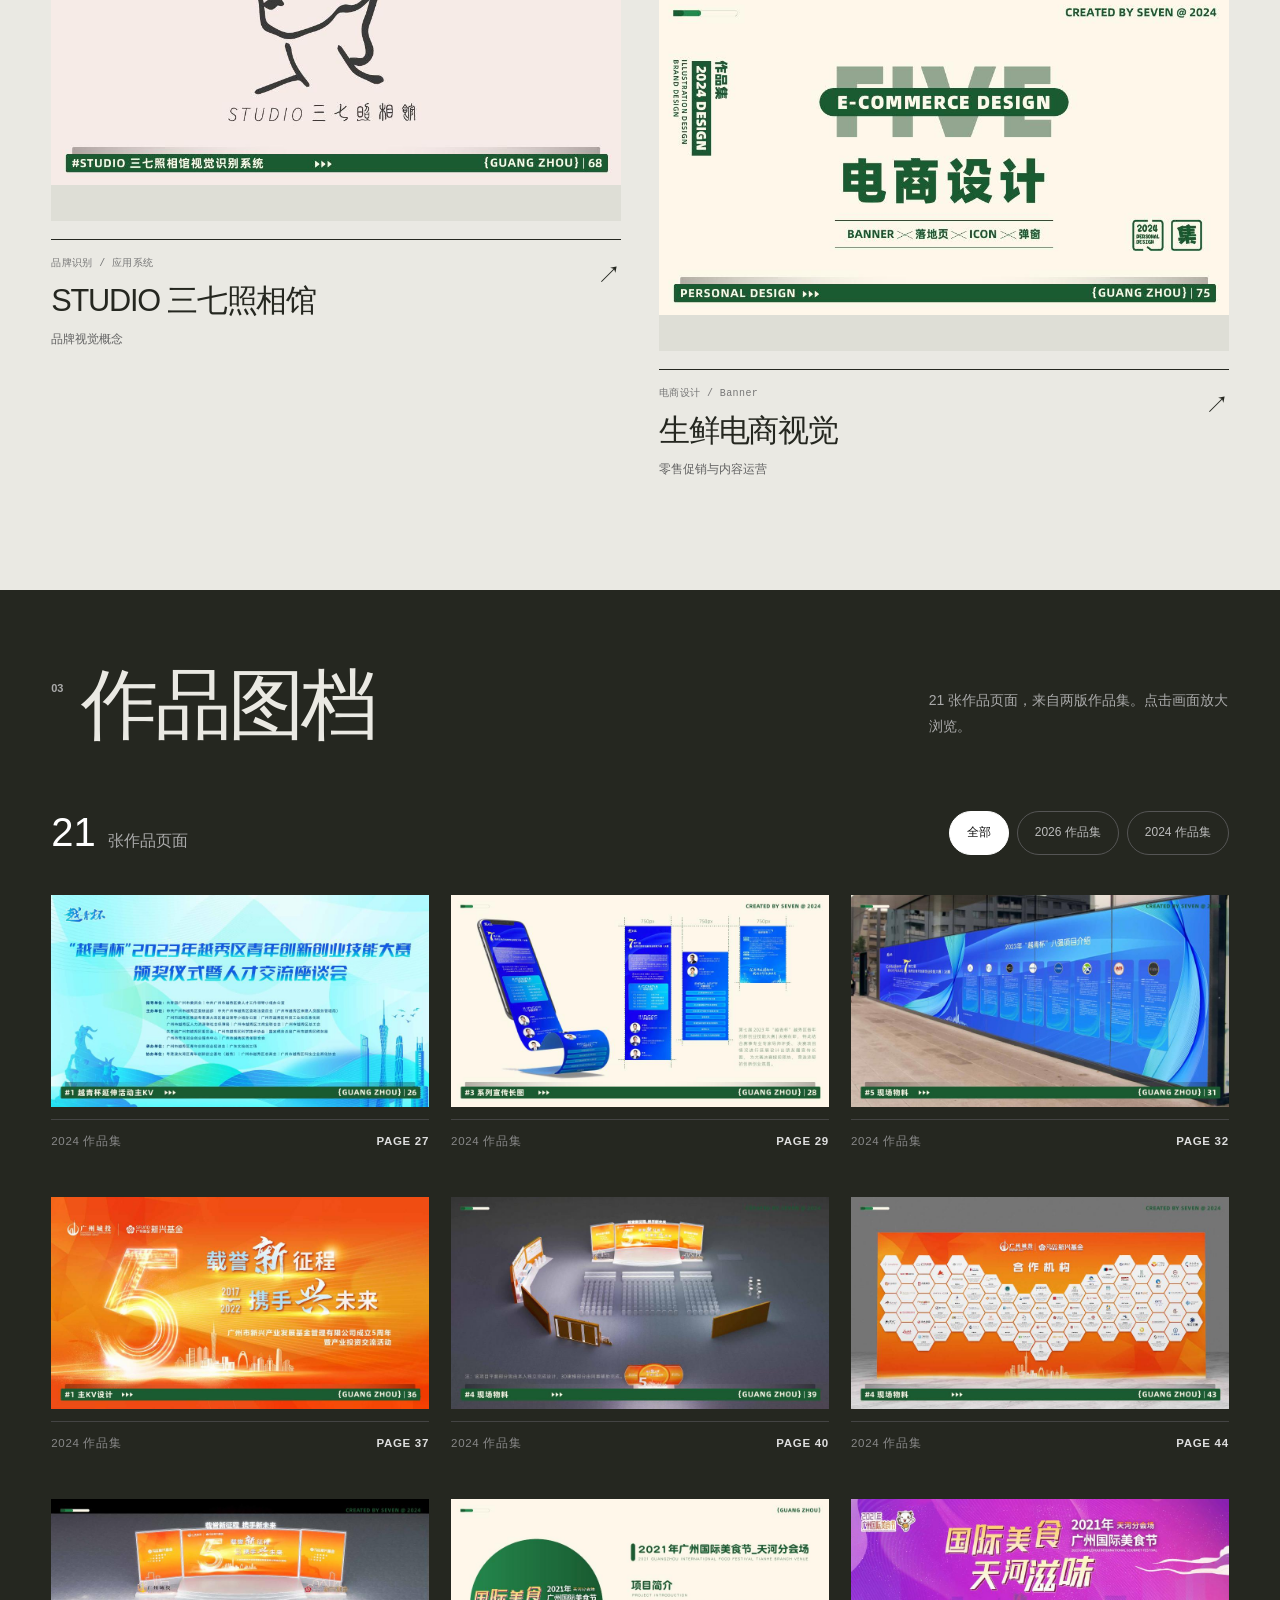
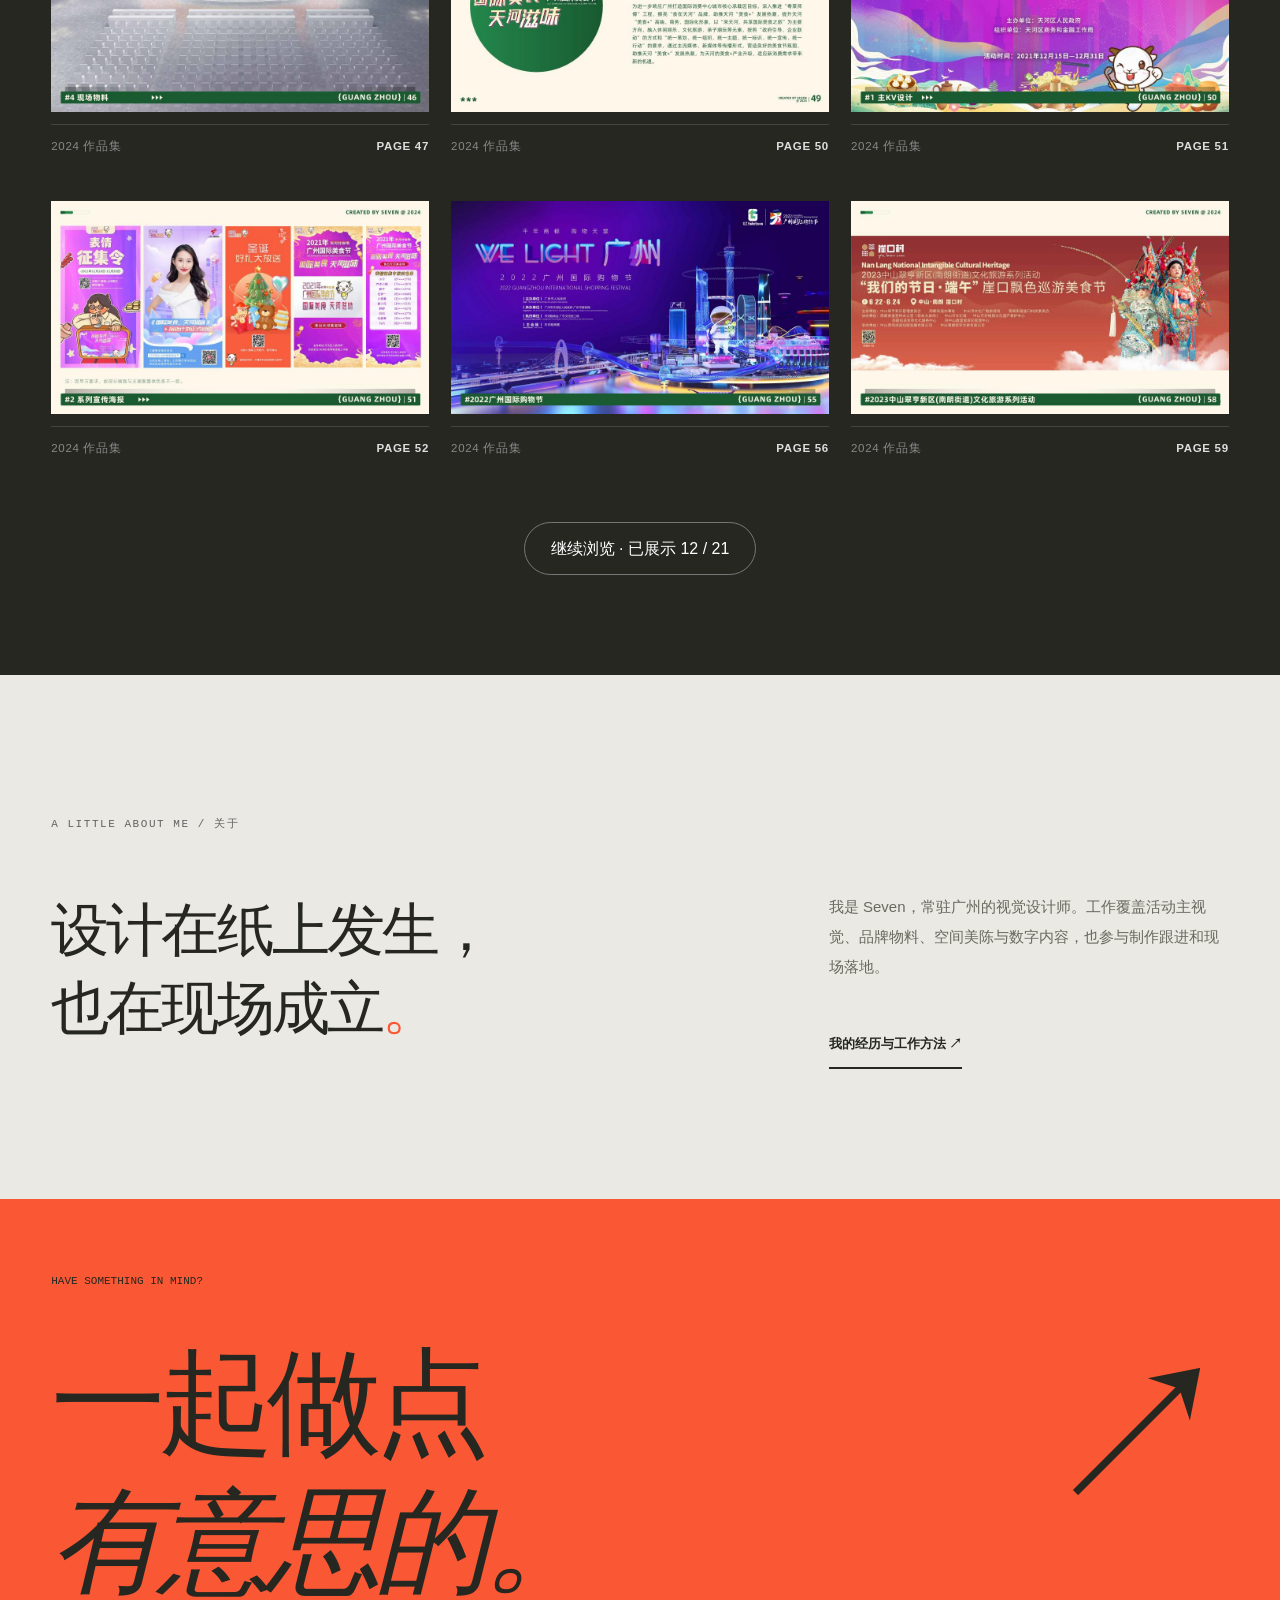
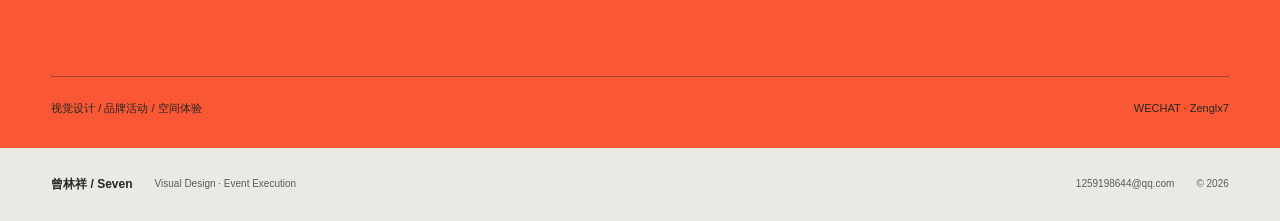
==== commit 3f9a232e: "Redesign portfolio around oversized typography and selected artwork — index.html" ====
--- a/index.html
+++ b/index.html
@@ -1,13 +1,14 @@
-<!doctype html><html lang="zh-CN"><head><meta charset="utf-8"><meta name="viewport" content="width=device-width,initial-scale=1"><title>曾林祥 Seven — 视觉设计与活动执行</title><meta name="description" content="曾林祥的个人作品网站，收录活动主视觉、空间美陈、品牌视觉、数字内容与项目执行案例。"><link rel="icon" href="data:image/svg+xml,%3Csvg xmlns='http://www.w3.org/2000/svg' viewBox='0 0 64 64'%3E%3Crect width='64' height='64' fill='%23151515'/%3E%3Ctext x='32' y='44' text-anchor='middle' font-size='38' font-family='Arial' font-weight='700' fill='white'%3E7%3C/text%3E%3C/svg%3E"><link rel="stylesheet" href="styles.css?v=20261114-1"></head><body>
+<!doctype html><html lang="zh-CN"><head><meta charset="utf-8"><meta name="viewport" content="width=device-width,initial-scale=1"><title>曾林祥 Seven — 视觉设计与活动执行</title><meta name="description" content="曾林祥的个人作品网站，收录活动主视觉、空间美陈、品牌视觉、数字内容与项目执行案例。"><link rel="icon" href="data:image/svg+xml,%3Csvg xmlns='http://www.w3.org/2000/svg' viewBox='0 0 64 64'%3E%3Crect width='64' height='64' fill='%23151515'/%3E%3Ctext x='32' y='44' text-anchor='middle' font-size='38' font-family='Arial' font-weight='700' fill='white'%3E7%3C/text%3E%3C/svg%3E"><link rel="stylesheet" href="styles.css?v=20261114-2"><link rel="stylesheet" href="editorial.css?v=20261114-2"></head><body class="portfolio-home">
 <header class="site-header"><a class="logo" href="index.html"><b>SEVEN</b><span>曾林祥 · 视觉设计师</span></a><nav><a class="active" href="index.html">作品</a><a href="about.html">关于 / 履历</a><a href="mailto:1259198644@qq.com">联系</a></nav></header>
-<main><section class="intro"><div class="hero-copy"><p class="kicker">VISUAL DESIGNER · EVENT EXECUTION · GUANGZHOU</p><h1><span>视觉设计</span><br><span>与活动落地</span></h1><p class="hero-note">PORTFOLIO / 2021—2026</p></div><div class="hero-number" aria-hidden="true">07</div><div class="intro-copy"><p>从主题策略、主视觉到空间美陈和现场执行，我希望设计不只停留在屏幕上，也能在真实场景中被准确呈现。</p><dl><div><dt>经验</dt><dd>5 年以上</dd></div><div><dt>方向</dt><dd>活动 / 品牌 / 空间 / 数字</dd></div><div><dt>状态</dt><dd>持续更新项目中</dd></div></dl></div><a class="scroll-cue" href="#work">SCROLL TO EXPLORE <i>↓</i></a></section>
-<div class="marquee" aria-label="专业方向"><div><span>VISUAL IDENTITY</span><i aria-hidden="true">✦</i><span>EVENT DESIGN</span><i aria-hidden="true">✦</i><span>SPATIAL EXPERIENCE</span><i aria-hidden="true">✦</i><span>PROJECT DELIVERY</span><i aria-hidden="true">✦</i><span>VISUAL IDENTITY</span><i aria-hidden="true">✦</i><span>EVENT DESIGN</span><i aria-hidden="true">✦</i><span>SPATIAL EXPERIENCE</span><i aria-hidden="true">✦</i><span>PROJECT DELIVERY</span></div><button type="button" aria-label="暂停滚动文字" aria-pressed="false">Ⅱ</button></div>
-<section class="nowbar"><b>当前 / 2026</b><p>品牌活动、政企传播与线下视觉项目持续进行中，公开案例将按完成时间倒序加入。</p><a href="about.html">了解我的经历 →</a></section>
-<section class="portfolio-overview"><div class="overview-statement"><p class="kicker">PORTFOLIO OVERVIEW</p><h2>这不是一份被压缩成几页的简历，<br>而是一套持续生长的项目档案。</h2><p>内容来自近年简历与两版作品集，围绕品牌活动、政企传播、空间体验、数字内容和实际执行展开。重点案例记录项目为什么发生、我具体做了什么，以及视觉如何进入真实场景。</p></div><div class="overview-metrics"><article><b>05+</b><span>年创意设计经验</span></article><article><b>10</b><span>个重点案例已展开</span></article><article><b>20+</b><span>项项目经历收录</span></article><article><b>21</b><span>张作品图档</span></article></div></section>
-<section class="disciplines"><div class="section-title"><div><span>01</span><h2>作品范围</h2></div><p>不只活动 KV，也记录从品牌内容到项目执行的完整能力结构。</p></div><div class="discipline-grid"><article class="reveal"><b>01</b><h3>画册与版式</h3><p>政策汇编、项目手册、产业导览、调研报告与招商资料，处理大量信息的结构和印刷阅读节奏。</p></article><article class="reveal"><b>02</b><h3>活动视觉</h3><p>主 KV、系列海报、宣传长图、H5 邀请函、嘉宾与议程信息，以及线上线下尺寸延展。</p></article><article class="reveal"><b>03</b><h3>空间美陈</h3><p>签到、舞台、展陈、产品展示、互动打卡、品牌摊位、门头与现场导视系统。</p></article><article class="reveal"><b>04</b><h3>品牌与 SI</h3><p>品牌识别、网格规范、包装应用，以及终端门店招牌、灯箱广告和实际落地管控。</p></article><article class="reveal"><b>05</b><h3>UI 与电商</h3><p>移动端概念界面、电商会场、运营 Banner、商品推荐、促销信息和直播视觉。</p></article><article class="reveal"><b>06</b><h3>项目执行</h3><p>策划方案、团队推进、供应商协调、媒介投放、制作跟进与现场突发调整。</p></article></div></section>
-<section class="work-section" id="work"><div class="section-title"><div><span>02</span><h2>项目案例</h2></div><p>按项目类型浏览，每个案例包含背景、思路、过程、交付内容与复盘。</p></div><div class="filters" aria-label="项目分类"><button class="active" data-filter="all">全部项目</button><button data-filter="event">活动视觉</button><button data-filter="space">空间美陈</button><button data-filter="digital">品牌与数字</button></div><section id="projects" class="project-list"></section></section>
+<main>
+<section class="studio-hero">
+<div class="hero-meta"><span>INDEPENDENT VISUAL DESIGNER</span><span>GUANGZHOU, CN · 2026</span></div>
+<h1 class="seven-wordmark">SEVEN<span>®</span></h1>
+<div class="hero-baseline"><p>让想法成为视觉，<br>让视觉走进现场。</p><div><span>曾林祥 / 视觉设计与活动落地</span><a href="#work">探索作品 <b>↘</b></a></div><a class="hero-star" href="about.html" aria-label="了解 Seven">✳</a></div>
+<div class="hero-reel"><a href="project.html?id=1"><img src="tea-space-a.jpg" alt="粤夜悦芳香活动视觉" fetchpriority="high"><span>01 / 粤夜悦芳香 <b>↗</b></span></a><a href="project.html?id=0"><img src="gobi-space.jpg" alt="戈壁十年逐梦空间展示"><span>02 / 戈壁十年逐梦 <b>↗</b></span></a><a href="project.html?id=2"><img src="heritage-exhibit.jpg" alt="茅台1935品牌空间"><span>03 / 品牌体验 <b>↗</b></span></a></div>
+</section>
+<section class="work-section" id="work"><div class="section-title"><div><span>02</span><h2>Selected<br><i>works.</i></h2></div><p>活动视觉、品牌与空间。<br>从一个概念，到完整的现场体验。</p></div><div class="filters" aria-label="项目分类"><button class="active" data-filter="all">全部项目</button><button data-filter="event">活动视觉</button><button data-filter="space">空间美陈</button><button data-filter="digital">品牌与数字</button></div><section id="projects" class="project-list"></section></section>
 <section class="full-archive" id="archive"><div class="section-title"><div><span>03</span><h2>作品图档</h2></div><p>收录两版作品集现有的项目页面，点击任意画面可放大查看。</p></div><div class="archive-toolbar"><p><b id="archive-count">0</b> 张作品页面</p><div><button class="active" data-archive="all">全部</button><button data-archive="2026">2026 作品集</button><button data-archive="2024">2024 作品集</button></div></div><div class="archive-grid" id="archive-grid"></div></section>
-<section class="project-index"><div class="section-title"><div><span>02</span><h2>更多项目经历</h2></div><p>作品集中的项目索引，持续整理为完整案例。</p></div><div class="index-columns"><div><h3>品牌活动 / 2024—2025</h3><ul><li>茅台匠心 · 汉酱传承品牌活动</li><li>汉酱（匠心传承）肇庆上市推介会</li><li>金秋揽明月 · 酱香醉神州</li><li>喜逢 · 蜃境次元世界</li><li>回溯青春 · 擎动蔚来足球邀请赛</li><li>匠心传承 · 羽你飞扬主题活动</li><li>以匠心 · 致不凡 · 敬奋斗品鉴会</li><li>相遇三年，i上酱香年度回馈喜逢荟</li><li>探索 DEEPSEEK · 驭鉴喜悦</li><li>暨南大学沙14庆功宴暨沙15启动仪式</li></ul></div><div><h3>政企与文化 / 2021—2024</h3><ul><li>天英汇创新创业服务平台</li><li>网易厦门数字产业中心游戏出海论坛</li><li>CITC · 网易创新创业大赛华南赛区</li><li>广州国际购物节</li><li>广佛同城共读活动</li><li>天河路商圈品牌宣传服务</li><li>中山翠亨崖口飘色嘉年华</li><li>广州文化创意产业链强链补链项目</li><li>越秀区文旅体产业高质量发展大会</li><li>首届广州智慧康养装备创新设计大赛</li></ul></div><div><h3>常见交付范围</h3><ul class="scope-list"><li>主视觉 KV 与主题字</li><li>系列海报与朋友圈长图</li><li>H5 邀请函与活动信息页</li><li>签到、舞台与展示空间</li><li>产品陈列与互动美陈</li><li>画册、折页与活动手册</li><li>导视、证件与桌面物料</li><li>礼赠包装与定制用品</li><li>终端 SI、招牌与灯箱</li><li>制作跟进与现场执行</li></ul></div></div></section>
-<section class="method"><div class="section-title inverse"><div><span>03</span><h2>工作方法</h2></div><p>从需求到落地，不把设计与执行割裂。</p></div><div class="method-grid"><article><span>01</span><h3>理解项目</h3><p>梳理品牌规范、活动目标、受众、传播渠道和现场限制，先确定设计需要解决的问题。</p></article><article><span>02</span><h3>建立系统</h3><p>完成主视觉后，提炼可以复用的色彩、图形、版式和信息层级，保证不同物料保持一致。</p></article><article><span>03</span><h3>适配场景</h3><p>根据屏幕、印刷、空间结构和观看距离重新组织内容，而不是简单缩放同一张画面。</p></article><article><span>04</span><h3>跟进落地</h3><p>对接制作与供应商，检查尺寸、材质、色彩、安装和现场呈现，减少效果图与实景的偏差。</p></article></div></section>
-<section class="profile-teaser"><p>ABOUT</p><div><h2>设计之外，我也负责推进项目。</h2><p>工作经历横跨品牌设计、文化活动、政企项目与消费品牌营销。既能独立完成视觉，也熟悉供应商协作、制作跟进和现场执行。</p><a class="text-link" href="about.html">查看完整工作经历 →</a></div></section>
-</main><footer><div><b>曾林祥 / Seven</b><span>Visual Design · Event Execution</span></div><div><a href="mailto:1259198644@qq.com">1259198644@qq.com</a><span>© 2026</span></div></footer><script src="projects.js?v=20260913-1"></script><script src="site.js?v=20261114-1"></script></body></html>
+<section class="studio-about"><p class="kicker">A LITTLE ABOUT ME / 关于</p><h2>设计在纸上发生，<br>也在现场成立<span>。</span></h2><div><p>我是 Seven，常驻广州的视觉设计师。工作覆盖活动主视觉、品牌物料、空间美陈与数字内容，也参与制作跟进和现场落地。</p><a class="text-link" href="about.html">我的经历与工作方法 ↗</a></div></section>
+<section class="studio-contact"><p>HAVE SOMETHING IN MIND?</p><a href="mailto:1259198644@qq.com">一起做点<br><i>有意思的。</i><span>↗</span></a><div><span>视觉设计 / 品牌活动 / 空间体验</span><span>WECHAT · Zenglx7</span></div></section>
+</main><footer><div><b>曾林祥 / Seven</b><span>Visual Design · Event Execution</span></div><div><a href="mailto:1259198644@qq.com">1259198644@qq.com</a><span>© 2026</span></div></footer><script src="projects.js?v=20260913-1"></script><script src="site.js?v=20261114-2"></script></body></html>
--- a/styles.css
+++ b/styles.css
@@ -53,3 +53,14 @@
 .project-visual img{transition:transform .8s cubic-bezier(.16,1,.3,1),filter .35s ease}.project-card a:hover .project-visual img{transform:scale(1.025);filter:saturate(1.06)}.project-card.reveal:nth-child(even){transition-delay:.06s}.case-gallery figure.reveal:nth-child(3n+2){transition-delay:.07s}.case-gallery figure.reveal:nth-child(3n+3){transition-delay:.14s}.section-title h2{text-wrap:balance}.content-section p,.job-body p,.job-body li{max-width:72ch}
 @media(max-width:850px){.archive-grid{grid-template-columns:repeat(2,minmax(0,1fr));gap:70px 18px}.archive-item,.archive-item:nth-child(n){grid-column:auto}.archive-toolbar{align-items:flex-start;flex-direction:column}.index-columns{gap:55px}}
 @media(max-width:560px){:root{--section-space:82px}.section-title{padding-bottom:28px}.section-title h2{font-size:2.55rem}.discipline-grid article{padding:28px;min-height:240px}.archive-grid{grid-template-columns:1fr;gap:58px}.archive-toolbar{padding-bottom:45px}.project-info .summary{font-size:1rem}.job{padding-top:70px;padding-bottom:70px}.two-copy{gap:35px}}
+
+/* Image browsing: preserve complete artwork and quiet the project captions. */
+.archive-item img{aspect-ratio:auto;object-fit:contain;height:auto}
+.project-info .summary{max-width:48ch;font-size:.92rem}
+.project-info li{border:0;background:transparent;padding:0;margin-right:12px}
+.archive-more{display:block;margin:64px auto 0;min-height:48px;padding:12px 26px;background:transparent;border:1px solid #777;border-radius:999px;color:#fff;font:inherit;cursor:pointer}
+.archive-more:hover{background:#fff;color:#111}.archive-more[hidden]{display:none}
+.lightbox{z-index:150}.lightbox>img{max-width:calc(100vw - 160px);max-height:82svh;object-fit:contain}.lightbox .lightbox-prev,.lightbox .lightbox-next{position:absolute;top:50%;right:auto;transform:translateY(-50%);background:#222;color:#fff;border:1px solid #777;border-radius:50%;cursor:pointer}.lightbox .lightbox-prev{left:20px}.lightbox .lightbox-next{right:20px}.lightbox .lightbox-close{position:absolute;right:20px;top:20px}.lightbox>p{max-width:80vw;text-align:center}
+a:focus-visible,button:focus-visible,img[role=button]:focus-visible{outline:3px solid #7da0ff;outline-offset:5px}
+@media(max-width:560px){.lightbox>img{max-width:96vw;max-height:74svh}.lightbox .lightbox-prev,.lightbox .lightbox-next{top:auto;bottom:15px;transform:none}.lightbox>p{padding:0 38px;font-size:.75rem}}
+@media(prefers-reduced-motion:reduce){html{scroll-behavior:auto}*,*:before,*:after{animation:none!important;transition:none!important}.reveal,.archive-item.reveal{opacity:1;transform:none}body{opacity:1;transform:none}}
--- a/editorial.css
+++ b/editorial.css
@@ -0,0 +1,9 @@
+:root{--paper:#eae9e3;--ink:#252720;--accent:#fa5835;--line:#c4c4ba;--pad:clamp(22px,4vw,64px);--display:Arial,Helvetica,sans-serif}
+body{opacity:1;transform:none}.site-header{background:var(--paper);border:0;height:88px}.logo b{font-size:29px;letter-spacing:-2px}.logo span{font-size:11px}nav{gap:36px}nav a{font-size:13px}.scroll-progress{background:var(--accent)}
+.studio-hero{padding:20px var(--pad) 100px;overflow:hidden}.hero-meta{display:flex;justify-content:space-between;font:11px/1.5 monospace;letter-spacing:.06em;border-top:1px solid var(--ink);padding-top:14px}.seven-wordmark{font-family:Arial,Helvetica,sans-serif;font-size:clamp(100px,24.5vw,430px);font-weight:900;line-height:.9;letter-spacing:-.088em;margin:33px 0 30px;position:relative;width:max-content}.seven-wordmark>span{position:absolute;font-size:clamp(16px,2vw,32px);letter-spacing:0;top:10px;right:-34px}.hero-baseline{display:grid;grid-template-columns:1fr 1fr 90px;gap:50px;align-items:start;margin:35px 0 56px}.hero-baseline>p{font-size:clamp(22px,2.5vw,38px);line-height:1.5;letter-spacing:-.04em;margin:0}.hero-baseline>div{padding-top:6px;font-size:12px}.hero-baseline>div>span{color:#77786e}.hero-baseline>div>a{display:block;margin-top:22px;font-size:15px}.hero-baseline b{font-size:24px;margin-left:45px}.hero-star{font:90px/.8 Arial;color:var(--accent);transition:transform .8s}.hero-star:hover{transform:rotate(90deg)}.hero-reel{display:grid;grid-template-columns:1.2fr 1fr .8fr;gap:20px;align-items:start}.hero-reel>a{display:block;position:relative}.hero-reel>a:nth-child(2){margin-top:65px}.hero-reel>a:nth-child(3){margin-top:130px}.hero-reel img{aspect-ratio:1.45;object-fit:contain;background:#deded6;transition:transform .6s}.hero-reel a:hover img{transform:translateY(-8px)}.hero-reel a>span{font-size:11px;display:flex;justify-content:space-between;padding:12px 0;border-top:1px solid var(--ink);margin-top:10px}.hero-reel b{font-size:18px;font-weight:400}
+.portfolio-home .work-section{background:var(--paper);padding-bottom:70px}.portfolio-home .section-title{padding-top:80px;border-top:1px solid var(--ink);border-bottom:0}.portfolio-home .section-title>div{align-items:flex-start}.portfolio-home .section-title h2{font-family:Arial,Helvetica,sans-serif;font-size:clamp(60px,9vw,140px);font-weight:500;line-height:.9;letter-spacing:-.07em}.portfolio-home .section-title h2 i{font-family:Georgia,serif;font-weight:400}.portfolio-home .section-title>p{font-size:14px;max-width:300px}.portfolio-home .section-title span{font-size:11px;color:var(--muted);margin-top:9px}.filters{padding-top:35px;padding-bottom:40px}.filters button{border:0;border-radius:0;padding:8px 0;margin-right:28px;font-size:12px;color:#777}.filters .active,.filters button:hover{color:var(--ink);background:none;border-bottom:1px solid var(--ink)}
+.portfolio-home .project-list{gap:100px 38px;grid-template-columns:repeat(2,minmax(0,1fr));padding-bottom:40px}.portfolio-home .project-card:nth-child(n){grid-column:auto;padding:0;border:0}.portfolio-home .project-card:nth-child(even){padding-top:130px}.portfolio-home .project-card:nth-child(n) .project-visual img{aspect-ratio:1.45;object-fit:contain;background:#deded6}.portfolio-home .project-visual em{display:none}.portfolio-home .project-visual span{border-radius:50%;width:95px;height:95px;display:grid;place-items:center;font-size:10px;right:20px;bottom:20px}.portfolio-home .project-info{grid-template-columns:1fr 24px;border-top:1px solid var(--ink);margin-top:18px;padding-top:15px;gap:15px}.portfolio-home .project-info .project-no{display:none}.portfolio-home .project-info>div>p:first-child{font:10px/1.7 monospace;color:#777}.portfolio-home .project-info h3{font-size:clamp(22px,2.4vw,36px);font-weight:500;letter-spacing:-.04em;line-height:1.4}.portfolio-home .project-info h4{font-size:12px;margin-top:7px}.portfolio-home .project-info .summary,.portfolio-home .project-info ul{display:none}.portfolio-home .project-info>i{font-size:24px;color:var(--ink)}
+.portfolio-home .full-archive{background:#252720;color:#eae9e3;padding:80px 0 100px}.portfolio-home .full-archive .section-title{border:0;padding-top:0}.portfolio-home .full-archive .section-title h2{font-size:clamp(36px,6vw,80px);letter-spacing:-.05em}.portfolio-home .full-archive .section-title span{color:#aaa}.archive-grid{gap:45px 22px;grid-template-columns:repeat(3,minmax(0,1fr))}.archive-item:nth-child(n){grid-column:auto}.archive-item img{background:#33352e}.archive-toolbar{padding-bottom:40px}.archive-toolbar button{font-size:12px}.archive-toolbar p b{font-size:40px}
+.studio-about{padding:130px var(--pad);display:grid;grid-template-columns:1fr 1fr;gap:35px}.studio-about>.kicker{grid-column:1/-1;font:11px monospace}.studio-about h2{font-size:clamp(35px,4.5vw,68px);font-weight:500;line-height:1.35;letter-spacing:-.05em;margin:15px 0}.studio-about h2 span{color:var(--accent)}.studio-about>div{max-width:400px;margin:auto 0 auto auto;font-size:15px;line-height:2;color:#68695f}.studio-about .text-link{font-size:13px;color:var(--ink)}.studio-contact{background:var(--accent);padding:65px var(--pad) 30px}.studio-contact>p{font:11px monospace}.studio-contact>a{position:relative;display:block;font-size:clamp(50px,9vw,135px);line-height:1.2;font-weight:500;letter-spacing:-.06em;padding:35px 0 65px}.studio-contact i{font-family:Georgia,'Songti SC',serif;font-weight:400}.studio-contact>a>span{position:absolute;right:0;top:20px;font-size:1.7em;font-weight:300}.studio-contact>div{display:flex;justify-content:space-between;border-top:1px solid #25272070;padding-top:22px;font-size:11px}footer{background:var(--paper);color:var(--ink);padding-top:26px;padding-bottom:26px}footer b{font-size:12px}footer span,footer a{font-size:10px}.contact-drawer section{background:var(--ink)}.contact-drawer section>p,.contact-row span,.contact-drawer small{color:#b5b5aa}
+@media(max-width:850px){.hero-baseline{grid-template-columns:1fr 1fr 60px;gap:20px}.hero-star{font-size:60px}.hero-reel{gap:12px}.portfolio-home .project-card:nth-child(even){padding-top:70px}.portfolio-home .project-list{grid-template-columns:1fr 1fr;gap:65px 20px}.archive-grid{grid-template-columns:1fr 1fr}.studio-about{gap:25px}.seven-wordmark>span{right:-22px}}
+@media(max-width:560px){.site-header{height:72px}.logo b{font-size:25px}nav{gap:18px}.hero-meta{font-size:8px;letter-spacing:0}.seven-wordmark{font-size:24vw;margin-top:28px}.seven-wordmark>span{font-size:14px;right:-16px}.hero-baseline{grid-template-columns:1fr 40px;margin:30px 0}.hero-baseline>p{font-size:24px}.hero-baseline>div{grid-column:1;grid-row:2}.hero-star{grid-column:2;grid-row:1;font-size:43px}.hero-reel{grid-template-columns:1fr 1fr}.hero-reel>a:nth-child(3){display:none}.hero-reel>a:nth-child(2){margin-top:40px}.hero-reel img{aspect-ratio:1.15}.hero-reel a>span{font-size:9px}.studio-hero{padding-bottom:60px}.portfolio-home .section-title{padding-top:50px}.portfolio-home .section-title h2{font-size:70px}.portfolio-home .section-title>p{display:none}.filters{gap:0;flex-wrap:wrap}.filters button{margin-right:20px;font-size:11px}.portfolio-home .project-list{grid-template-columns:1fr;gap:55px}.portfolio-home .project-card:nth-child(even){padding-top:0}.portfolio-home .project-info h3{font-size:25px}.archive-grid{grid-template-columns:1fr 1fr;gap:30px 12px}.archive-item figcaption{font-size:8px;letter-spacing:0}.archive-toolbar{gap:20px}.studio-about{padding-top:70px;padding-bottom:70px;grid-template-columns:1fr}.studio-about>div{margin:0;max-width:none}.studio-about h2{font-size:36px}.studio-contact{padding-top:40px}.studio-contact>a{font-size:54px;padding-bottom:45px}.studio-contact>a>span{font-size:1.3em;top:35px}.studio-contact>div{font-size:9px;gap:10px}.portfolio-home .full-archive .section-title h2{font-size:36px}}
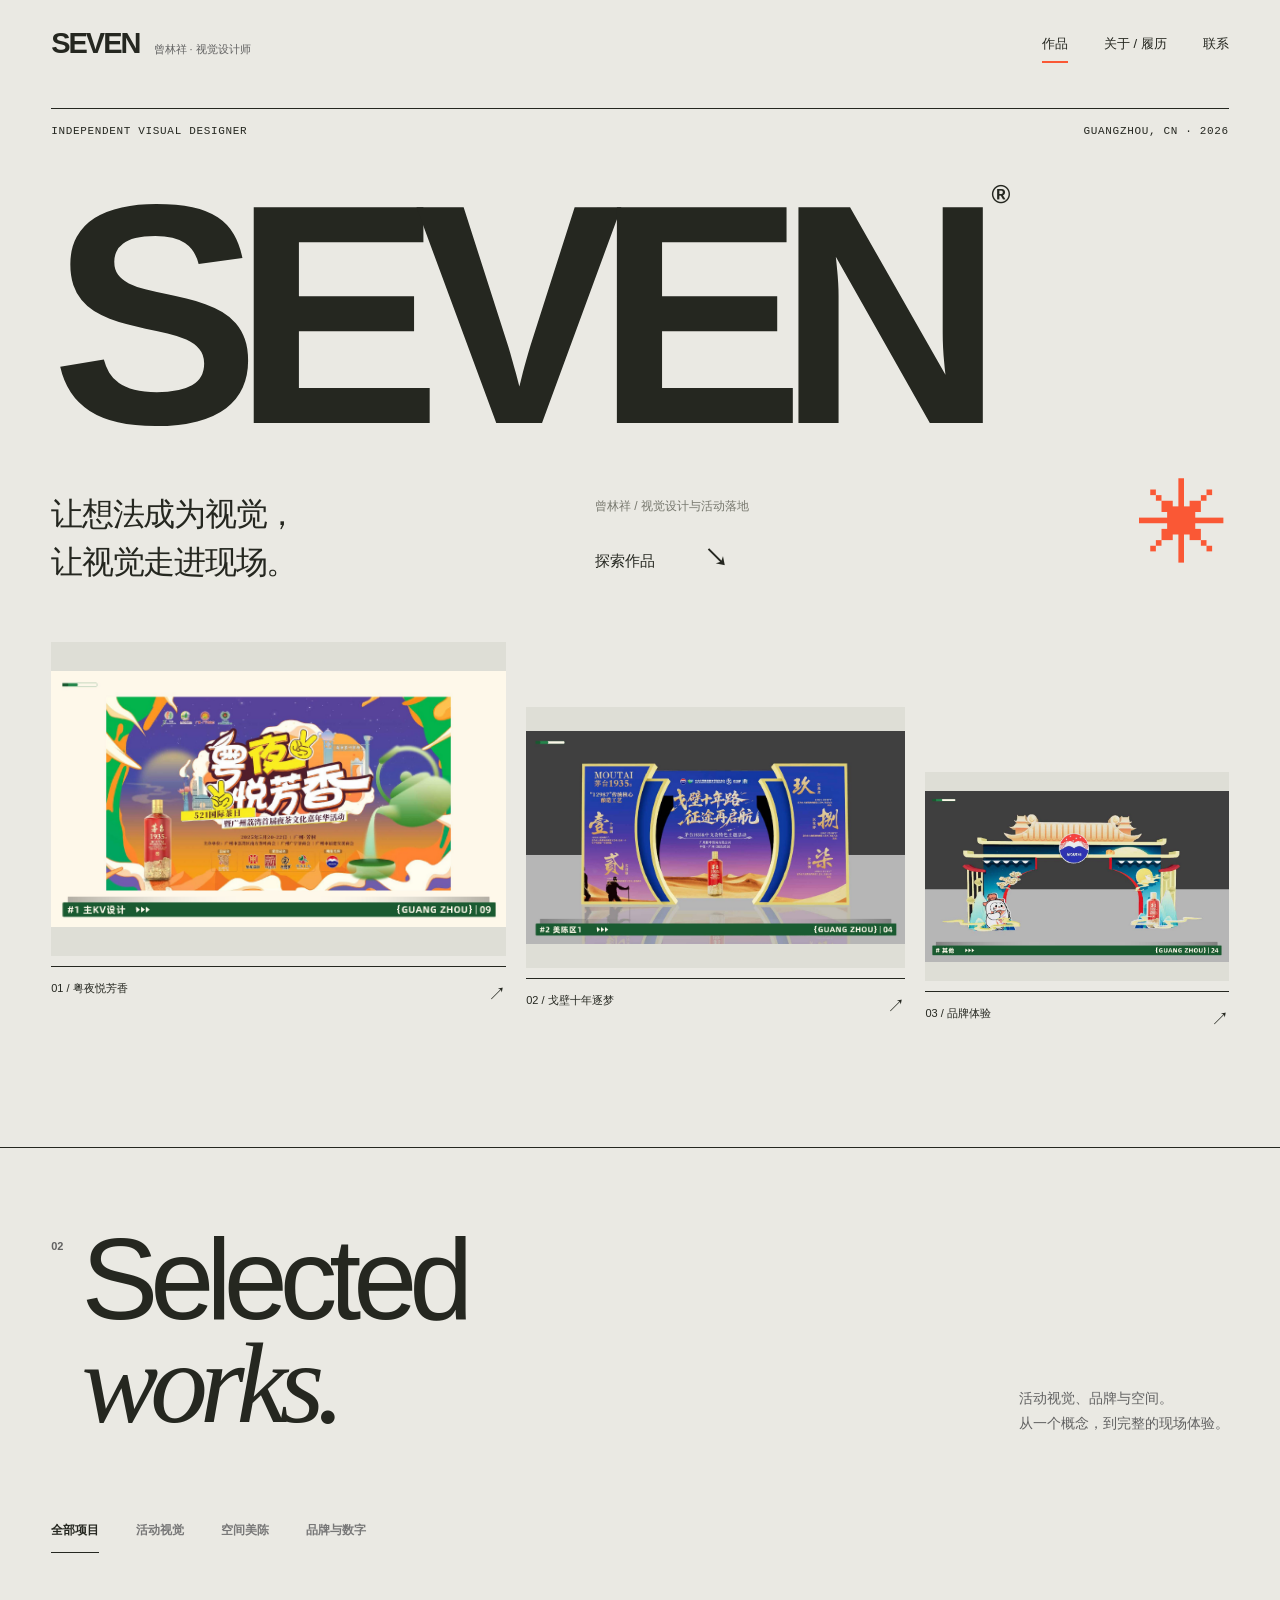
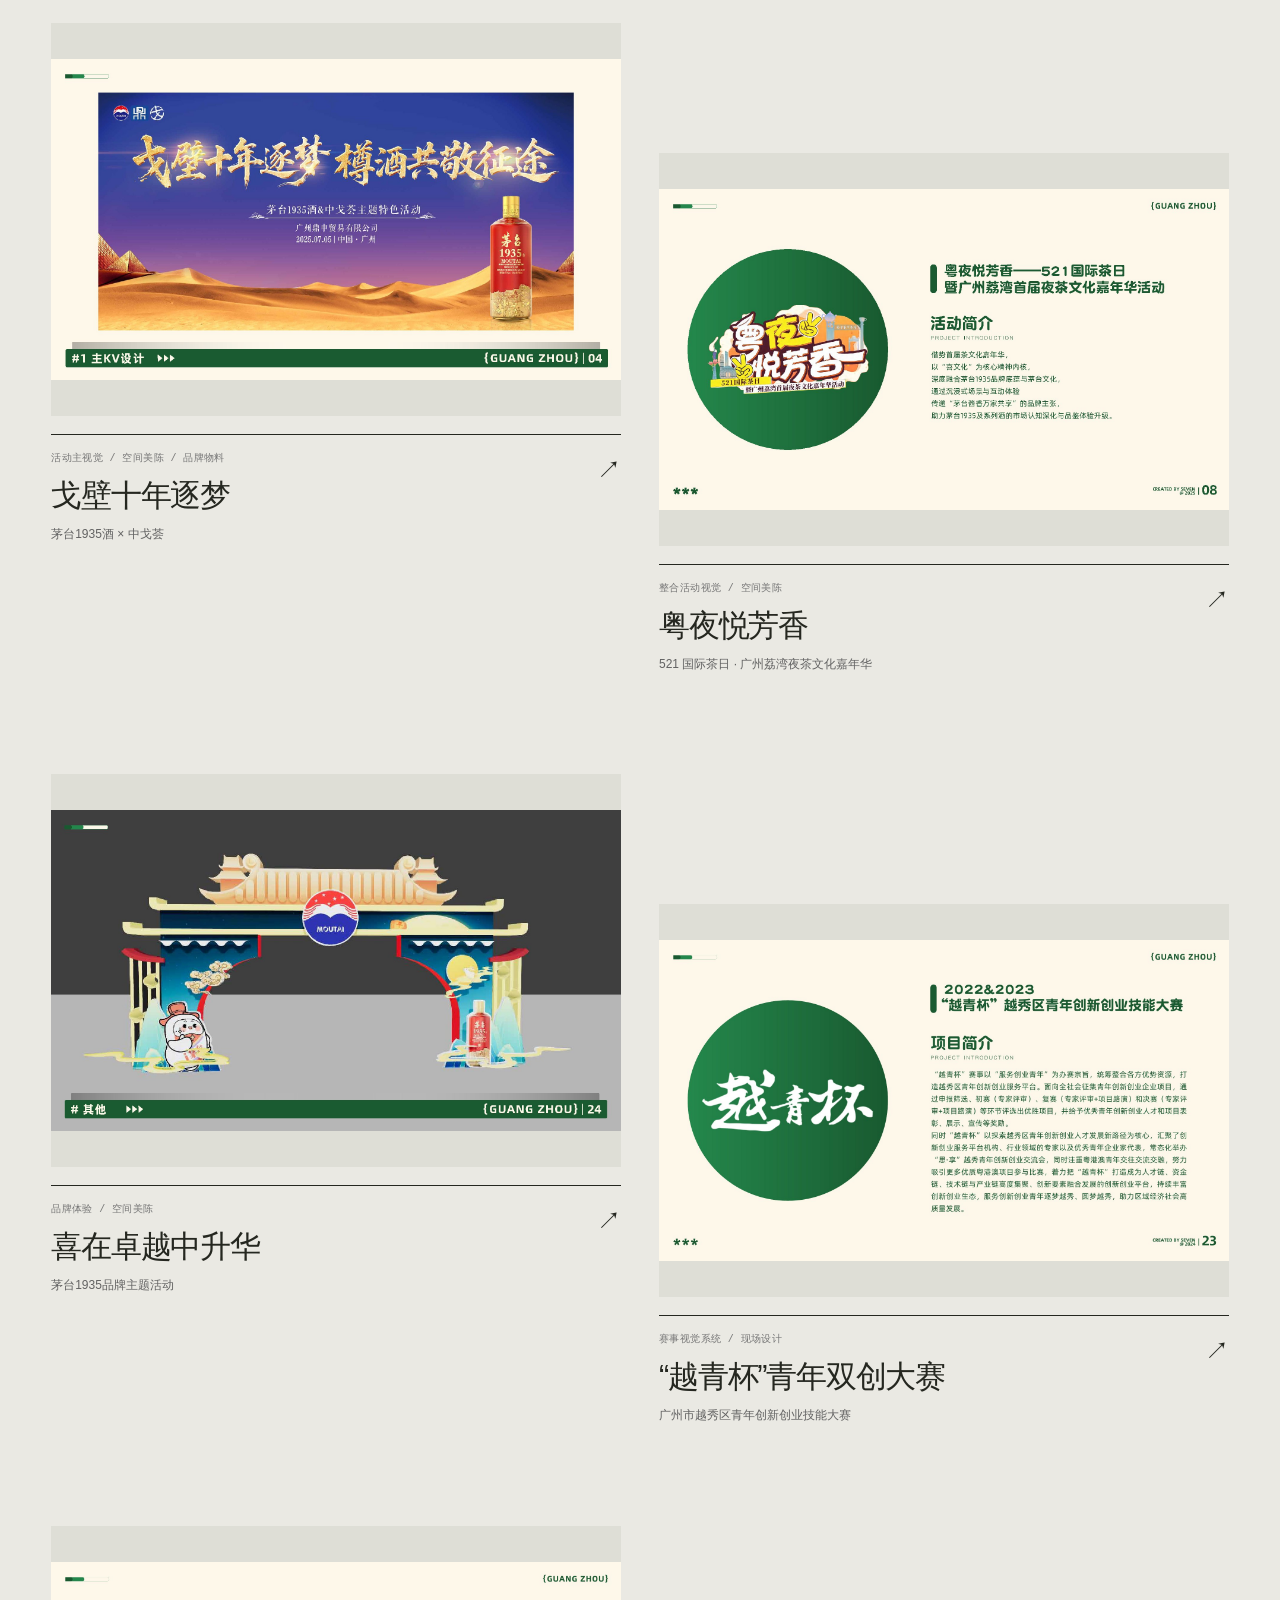
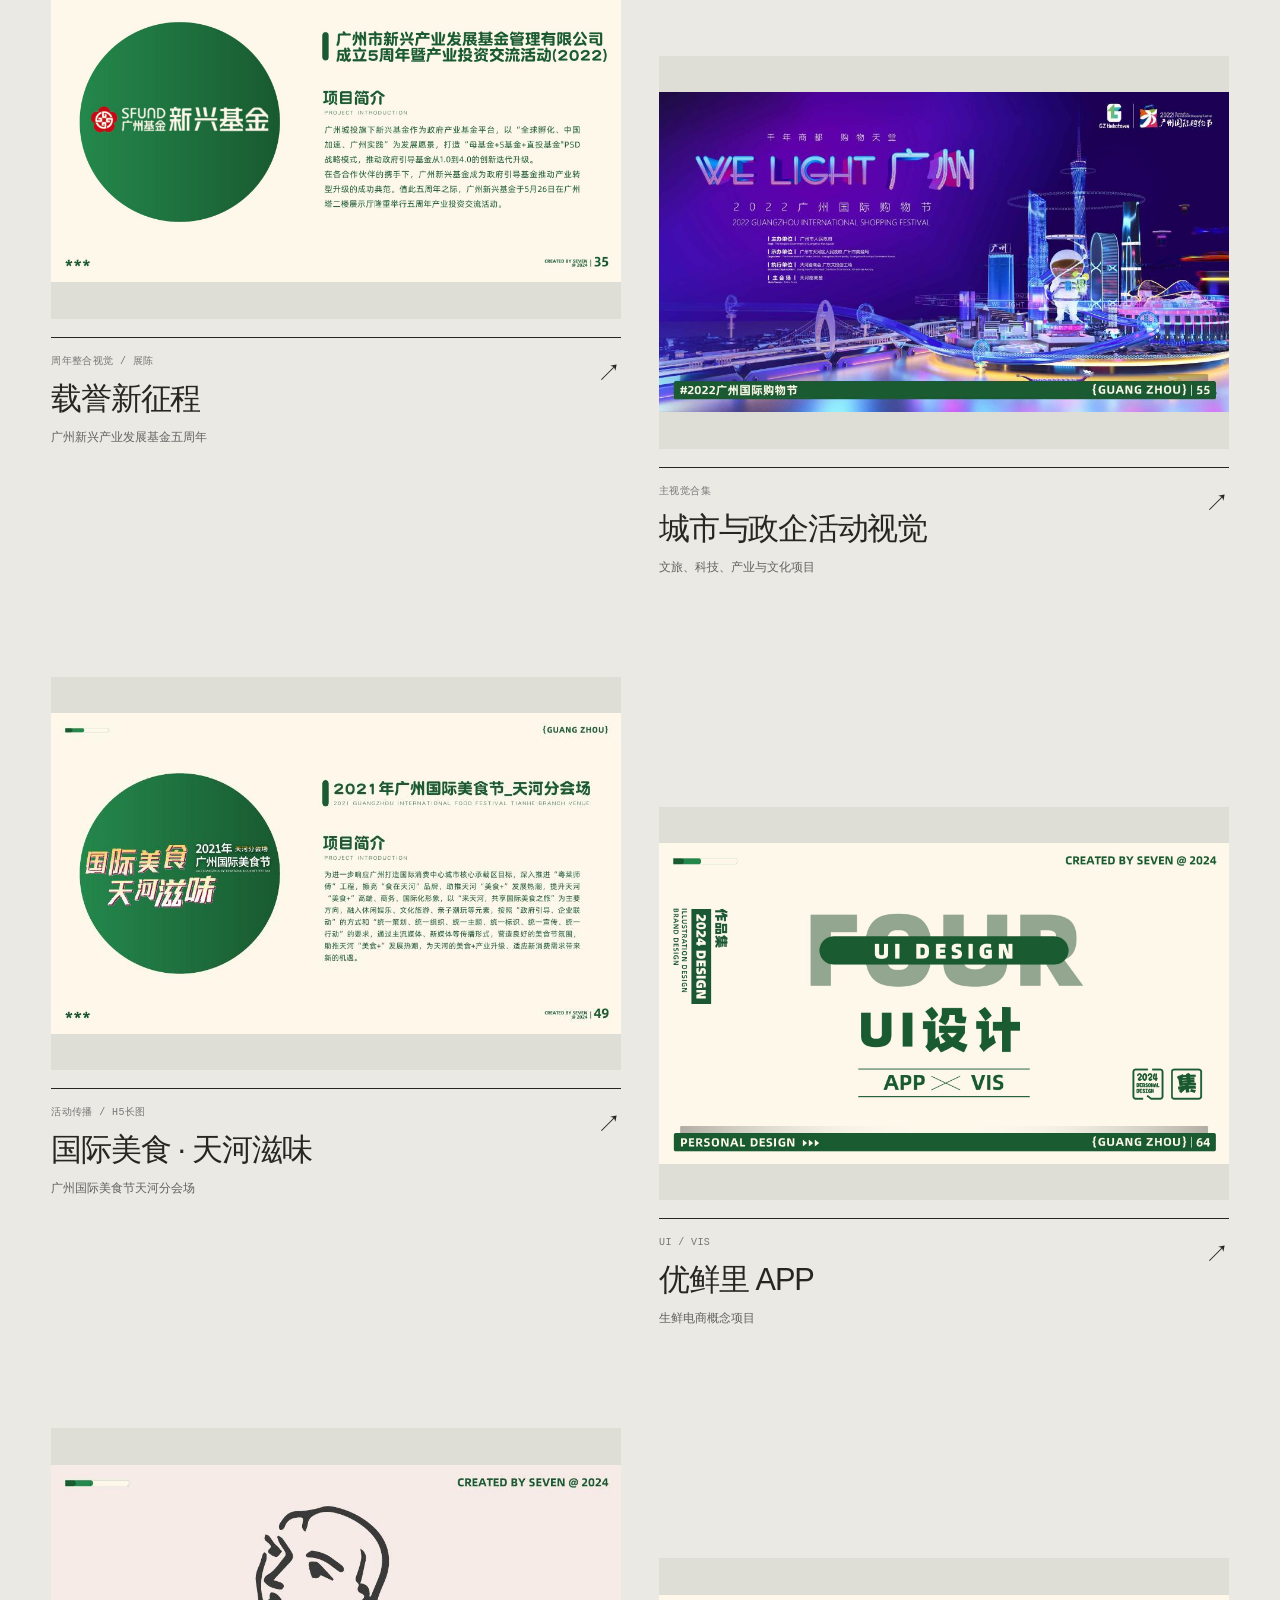
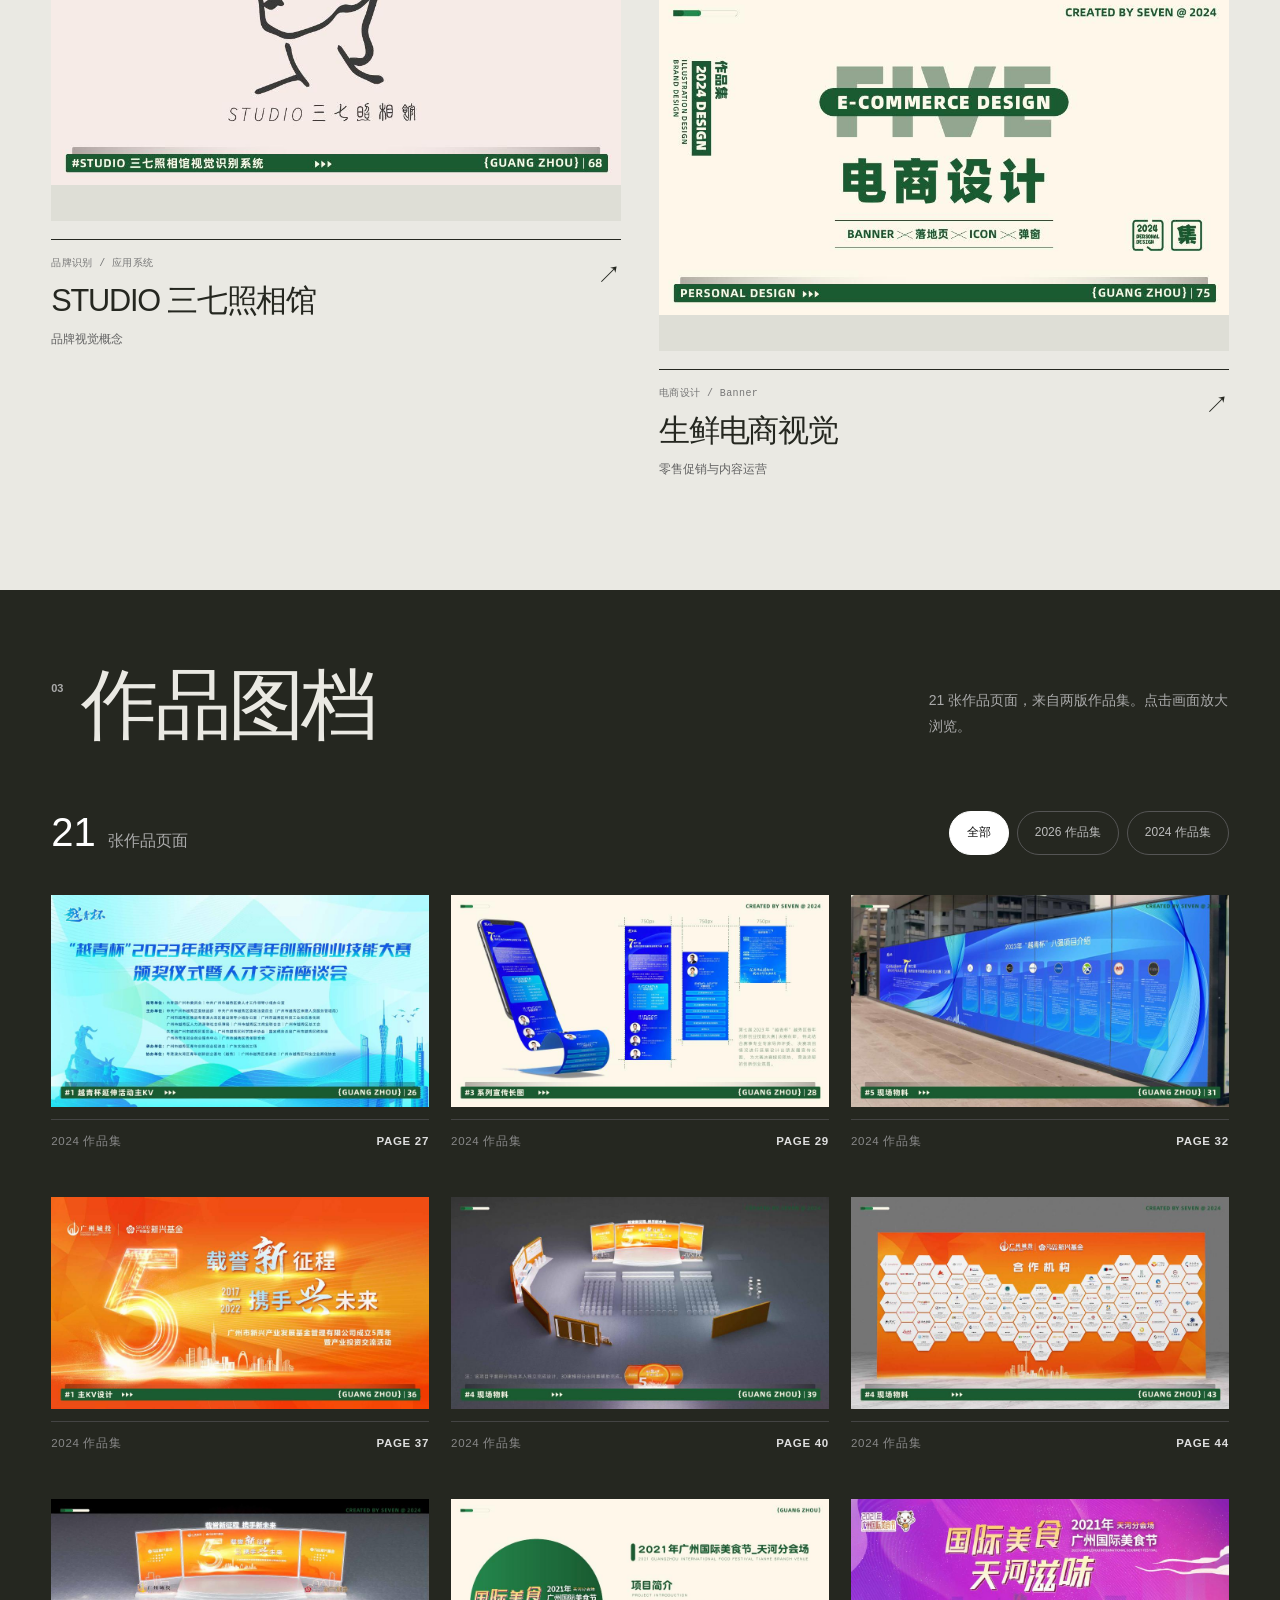
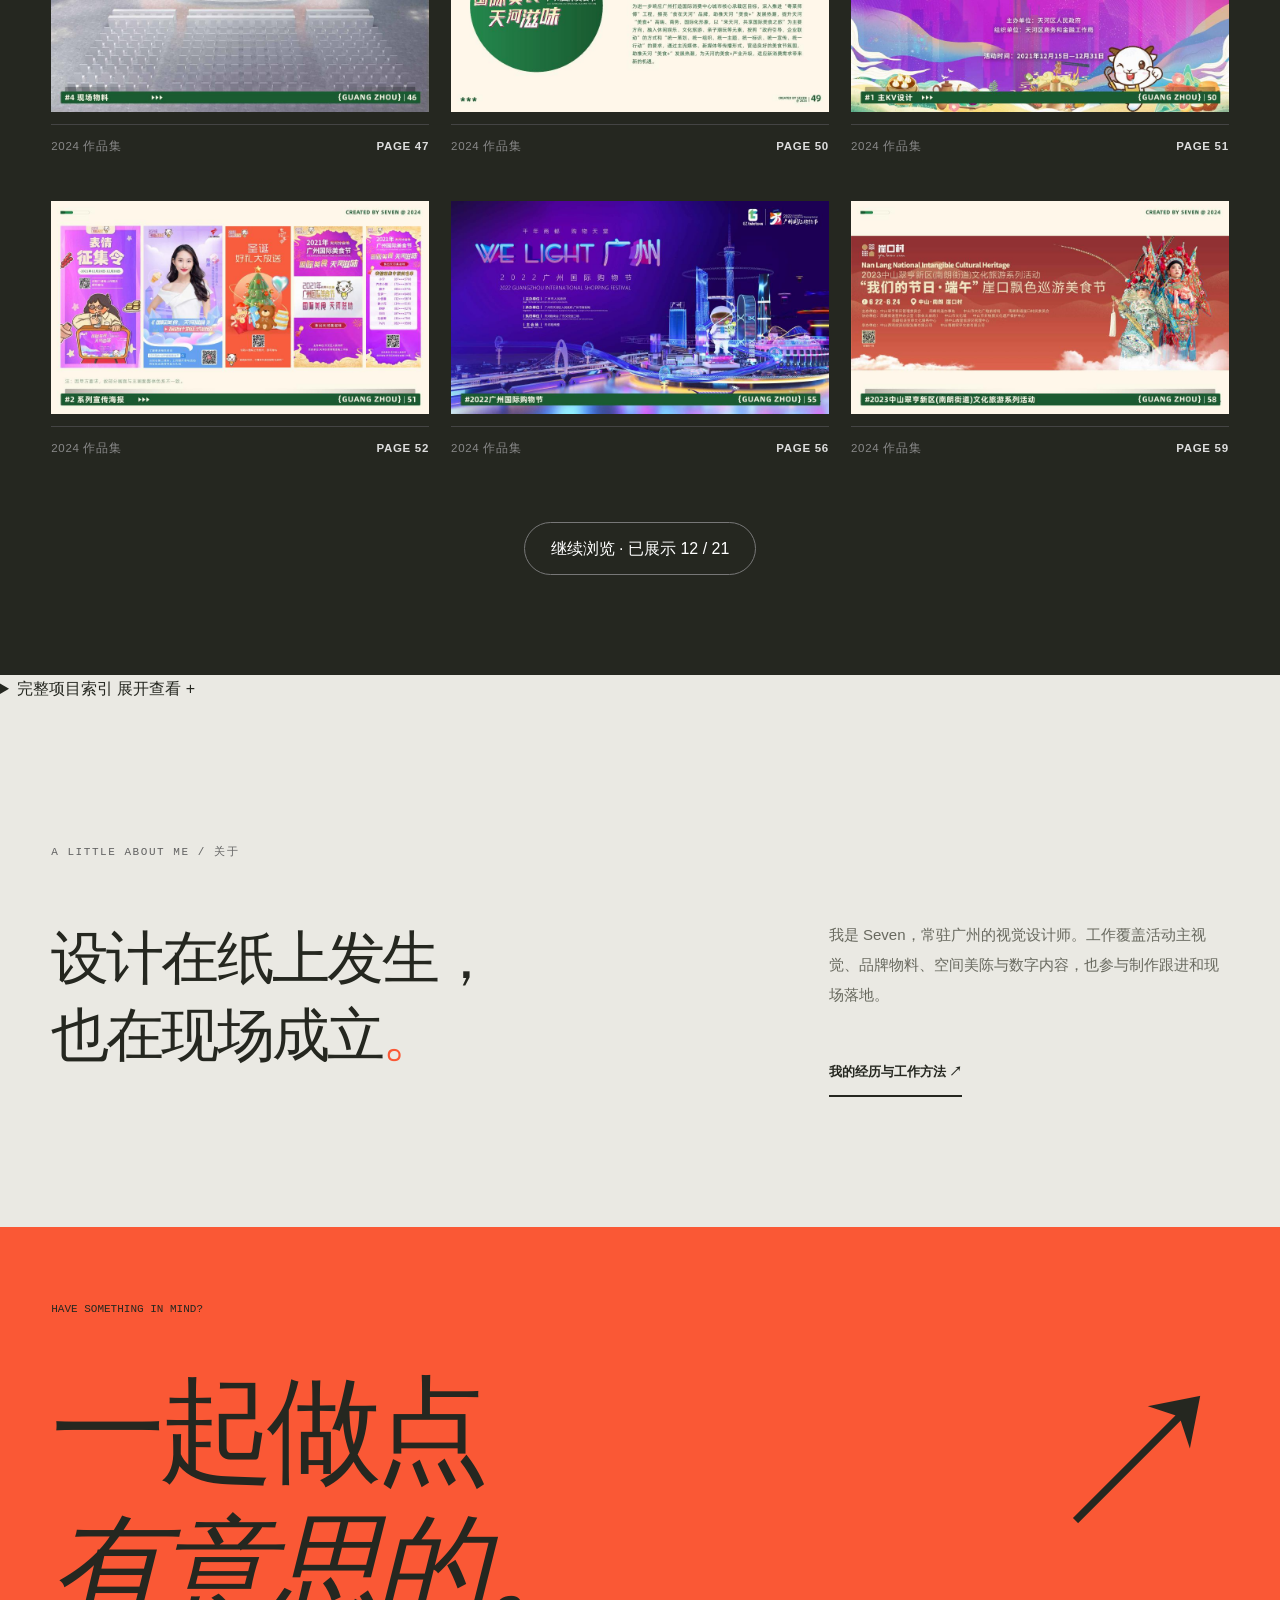
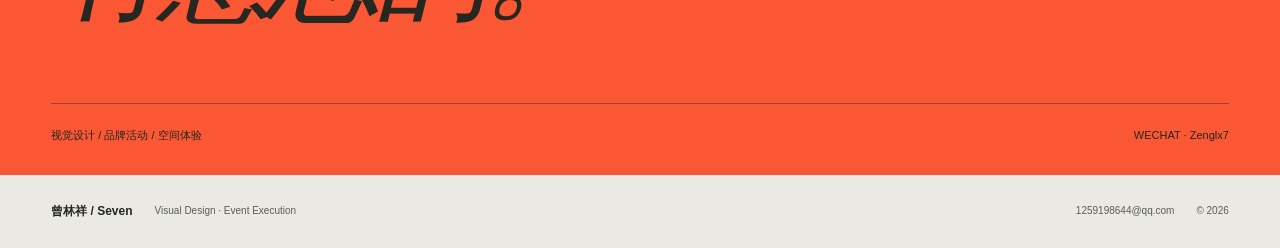
==== commit e12d555e: "Keep complete project directory available in expandable section — index.html" ====
--- a/index.html
+++ b/index.html
@@ -9,6 +9,7 @@
 </section>
 <section class="work-section" id="work"><div class="section-title"><div><span>02</span><h2>Selected<br><i>works.</i></h2></div><p>活动视觉、品牌与空间。<br>从一个概念，到完整的现场体验。</p></div><div class="filters" aria-label="项目分类"><button class="active" data-filter="all">全部项目</button><button data-filter="event">活动视觉</button><button data-filter="space">空间美陈</button><button data-filter="digital">品牌与数字</button></div><section id="projects" class="project-list"></section></section>
 <section class="full-archive" id="archive"><div class="section-title"><div><span>03</span><h2>作品图档</h2></div><p>收录两版作品集现有的项目页面，点击任意画面可放大查看。</p></div><div class="archive-toolbar"><p><b id="archive-count">0</b> 张作品页面</p><div><button class="active" data-archive="all">全部</button><button data-archive="2026">2026 作品集</button><button data-archive="2024">2024 作品集</button></div></div><div class="archive-grid" id="archive-grid"></div></section>
-<section class="studio-about"><p class="kicker">A LITTLE ABOUT ME / 关于</p><h2>设计在纸上发生，<br>也在现场成立<span>。</span></h2><div><p>我是 Seven，常驻广州的视觉设计师。工作覆盖活动主视觉、品牌物料、空间美陈与数字内容，也参与制作跟进和现场落地。</p><a class="text-link" href="about.html">我的经历与工作方法 ↗</a></div></section>
+<details class="project-directory"><summary>完整项目索引 <span>展开查看 +</span></summary><section class="project-index"><div class="section-title"><div><span>02</span><h2>更多项目经历</h2></div><p>作品集中的项目索引，持续整理为完整案例。</p></div><div class="index-columns"><div><h3>品牌活动 / 2024—2025</h3><ul><li>茅台匠心 · 汉酱传承品牌活动</li><li>汉酱（匠心传承）肇庆上市推介会</li><li>金秋揽明月 · 酱香醉神州</li><li>喜逢 · 蜃境次元世界</li><li>回溯青春 · 擎动蔚来足球邀请赛</li><li>匠心传承 · 羽你飞扬主题活动</li><li>以匠心 · 致不凡 · 敬奋斗品鉴会</li><li>相遇三年，i上酱香年度回馈喜逢荟</li><li>探索 DEEPSEEK · 驭鉴喜悦</li><li>暨南大学沙14庆功宴暨沙15启动仪式</li></ul></div><div><h3>政企与文化 / 2021—2024</h3><ul><li>天英汇创新创业服务平台</li><li>网易厦门数字产业中心游戏出海论坛</li><li>CITC · 网易创新创业大赛华南赛区</li><li>广州国际购物节</li><li>广佛同城共读活动</li><li>天河路商圈品牌宣传服务</li><li>中山翠亨崖口飘色嘉年华</li><li>广州文化创意产业链强链补链项目</li><li>越秀区文旅体产业高质量发展大会</li><li>首届广州智慧康养装备创新设计大赛</li></ul></div><div><h3>常见交付范围</h3><ul class="scope-list"><li>主视觉 KV 与主题字</li><li>系列海报与朋友圈长图</li><li>H5 邀请函与活动信息页</li><li>签到、舞台与展示空间</li><li>产品陈列与互动美陈</li><li>画册、折页与活动手册</li><li>导视、证件与桌面物料</li><li>礼赠包装与定制用品</li><li>终端 SI、招牌与灯箱</li><li>制作跟进与现场执行</li></ul></div></div></section>
+</details><section class="studio-about"><p class="kicker">A LITTLE ABOUT ME / 关于</p><h2>设计在纸上发生，<br>也在现场成立<span>。</span></h2><div><p>我是 Seven，常驻广州的视觉设计师。工作覆盖活动主视觉、品牌物料、空间美陈与数字内容，也参与制作跟进和现场落地。</p><a class="text-link" href="about.html">我的经历与工作方法 ↗</a></div></section>
 <section class="studio-contact"><p>HAVE SOMETHING IN MIND?</p><a href="mailto:1259198644@qq.com">一起做点<br><i>有意思的。</i><span>↗</span></a><div><span>视觉设计 / 品牌活动 / 空间体验</span><span>WECHAT · Zenglx7</span></div></section>
 </main><footer><div><b>曾林祥 / Seven</b><span>Visual Design · Event Execution</span></div><div><a href="mailto:1259198644@qq.com">1259198644@qq.com</a><span>© 2026</span></div></footer><script src="projects.js?v=20260913-1"></script><script src="site.js?v=20261114-2"></script></body></html>
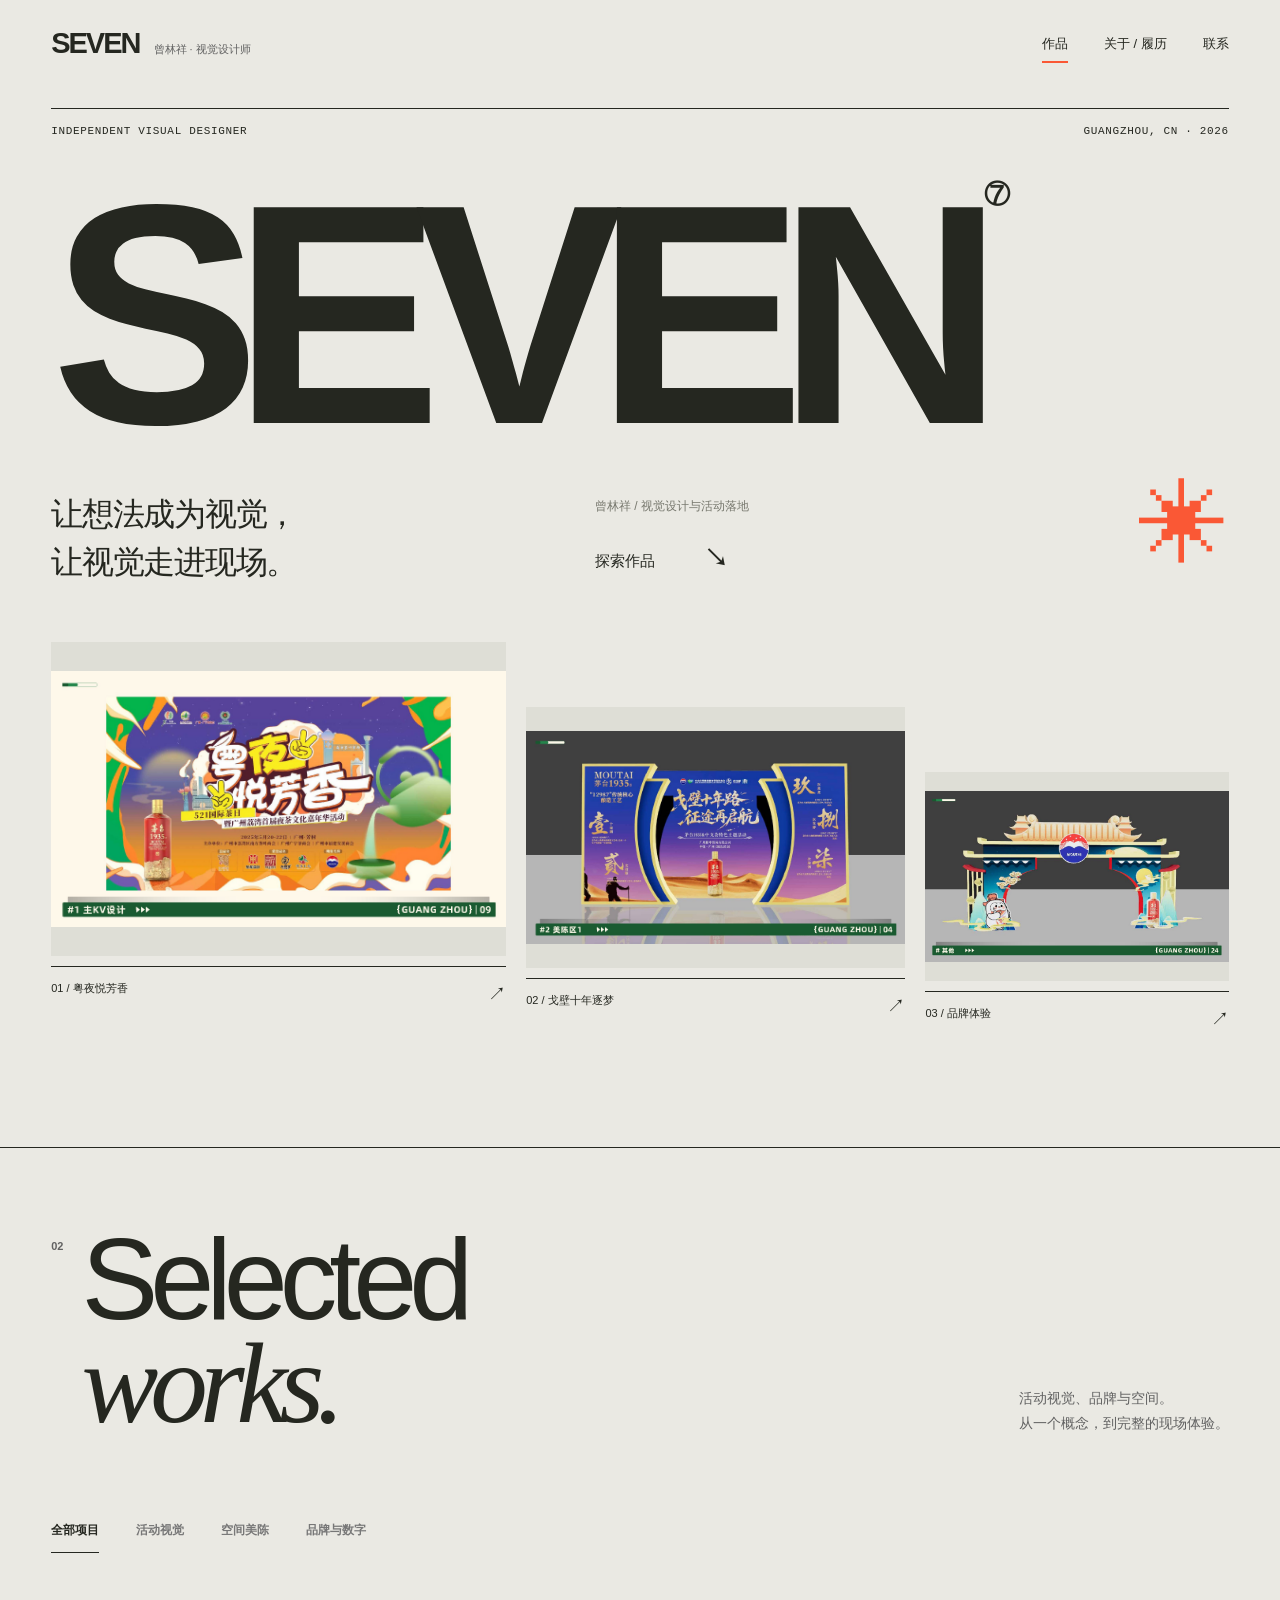
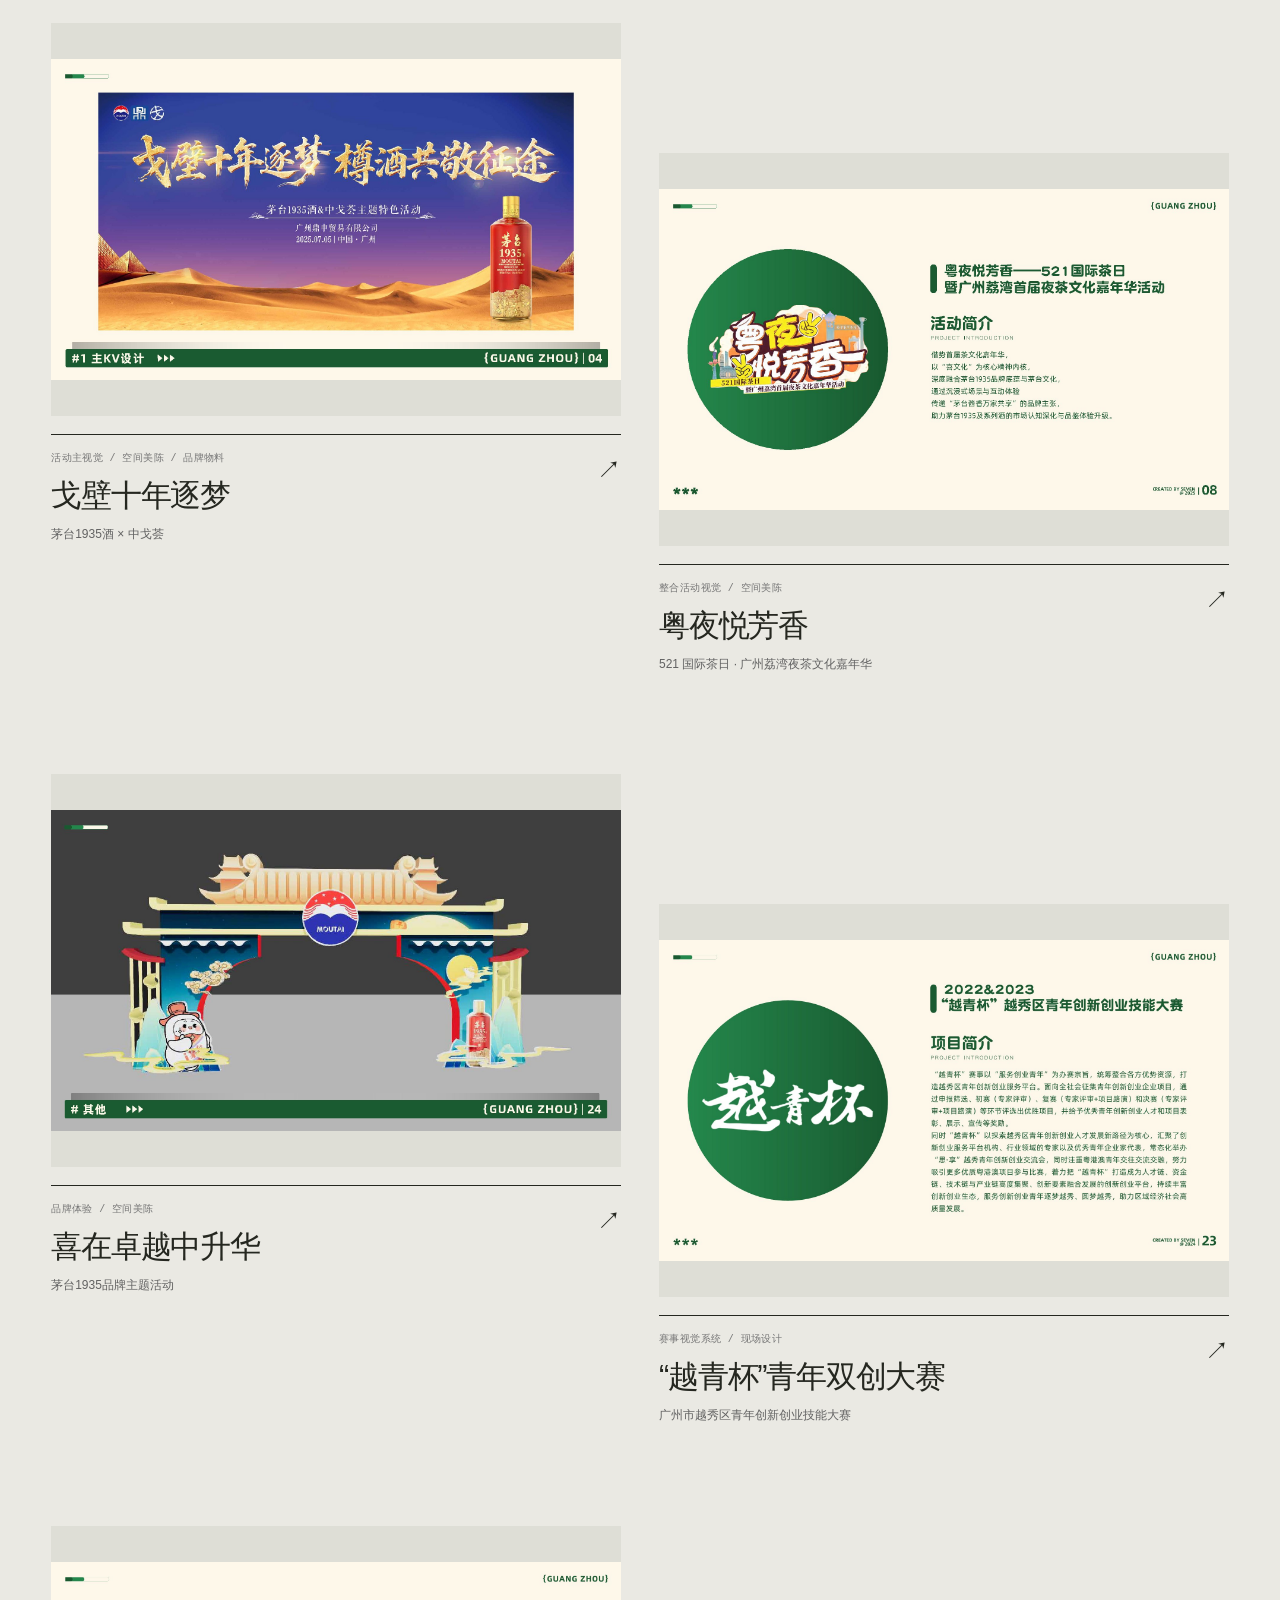
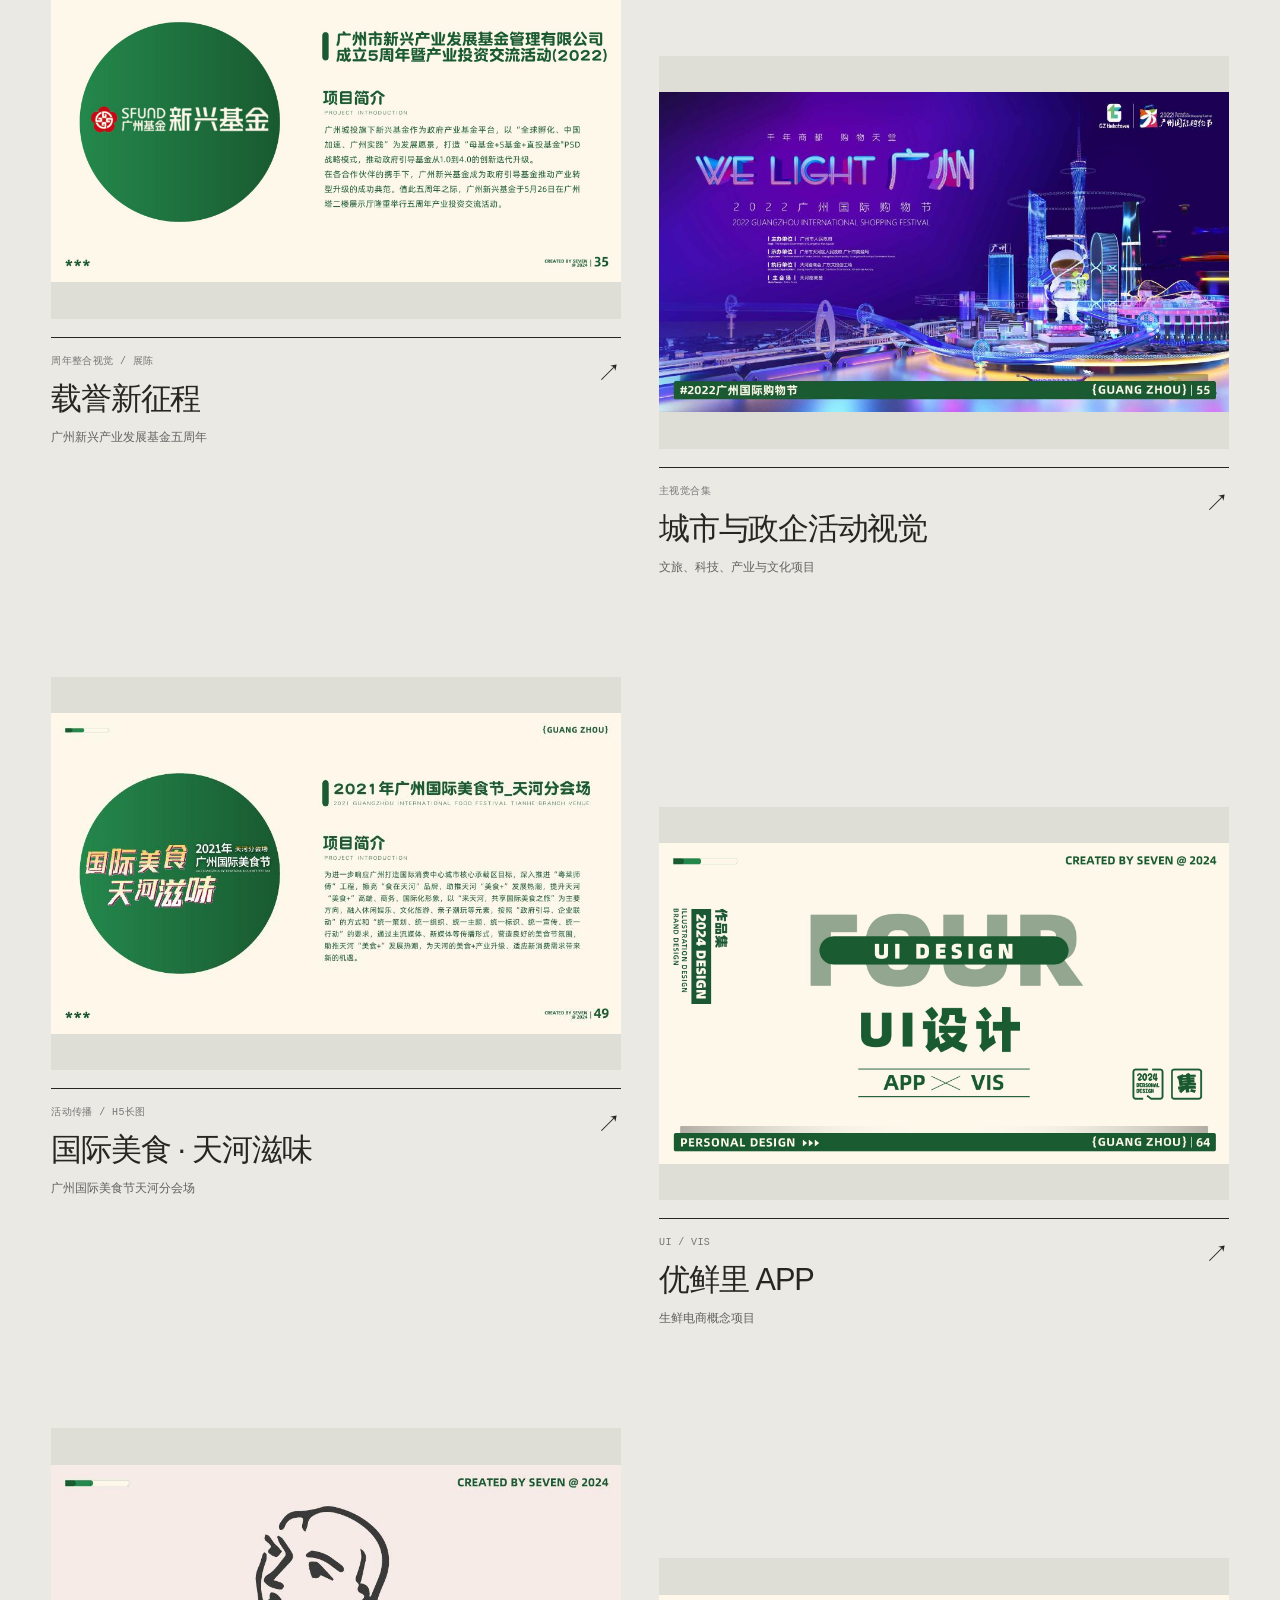
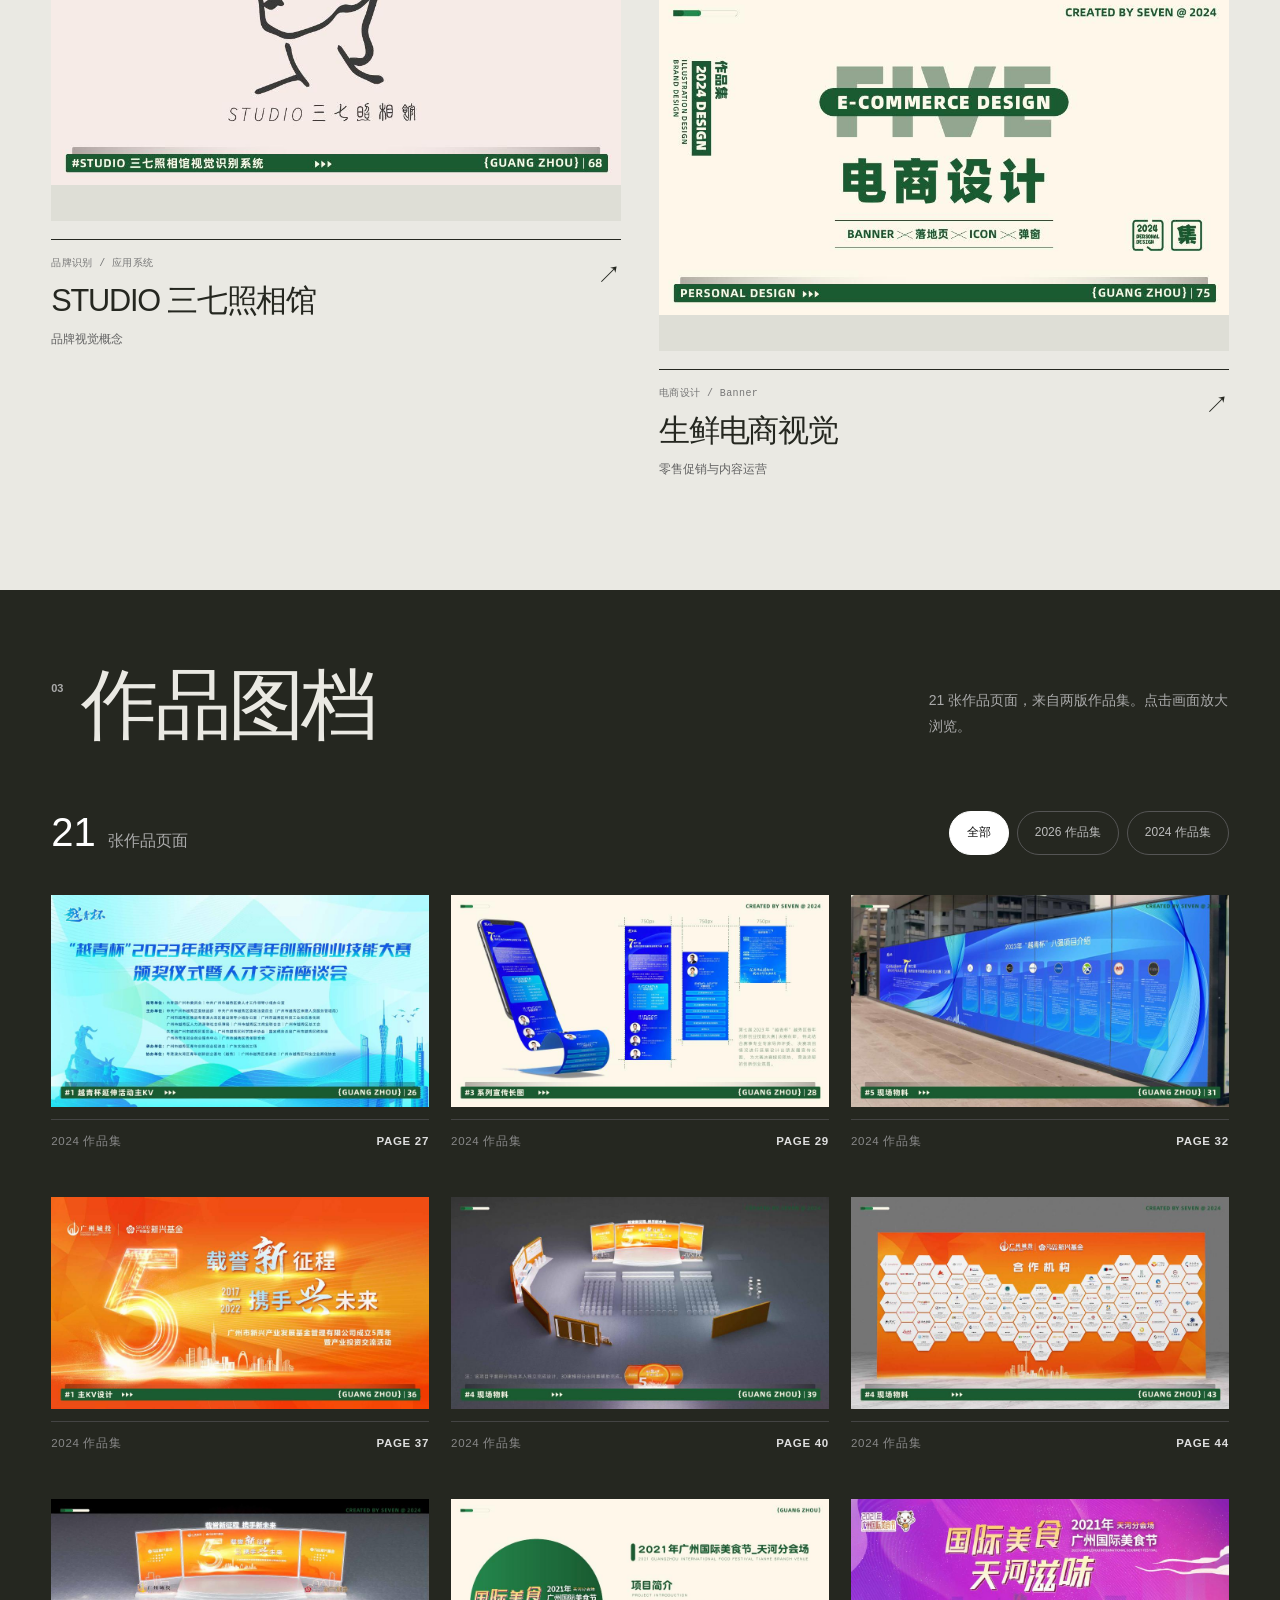
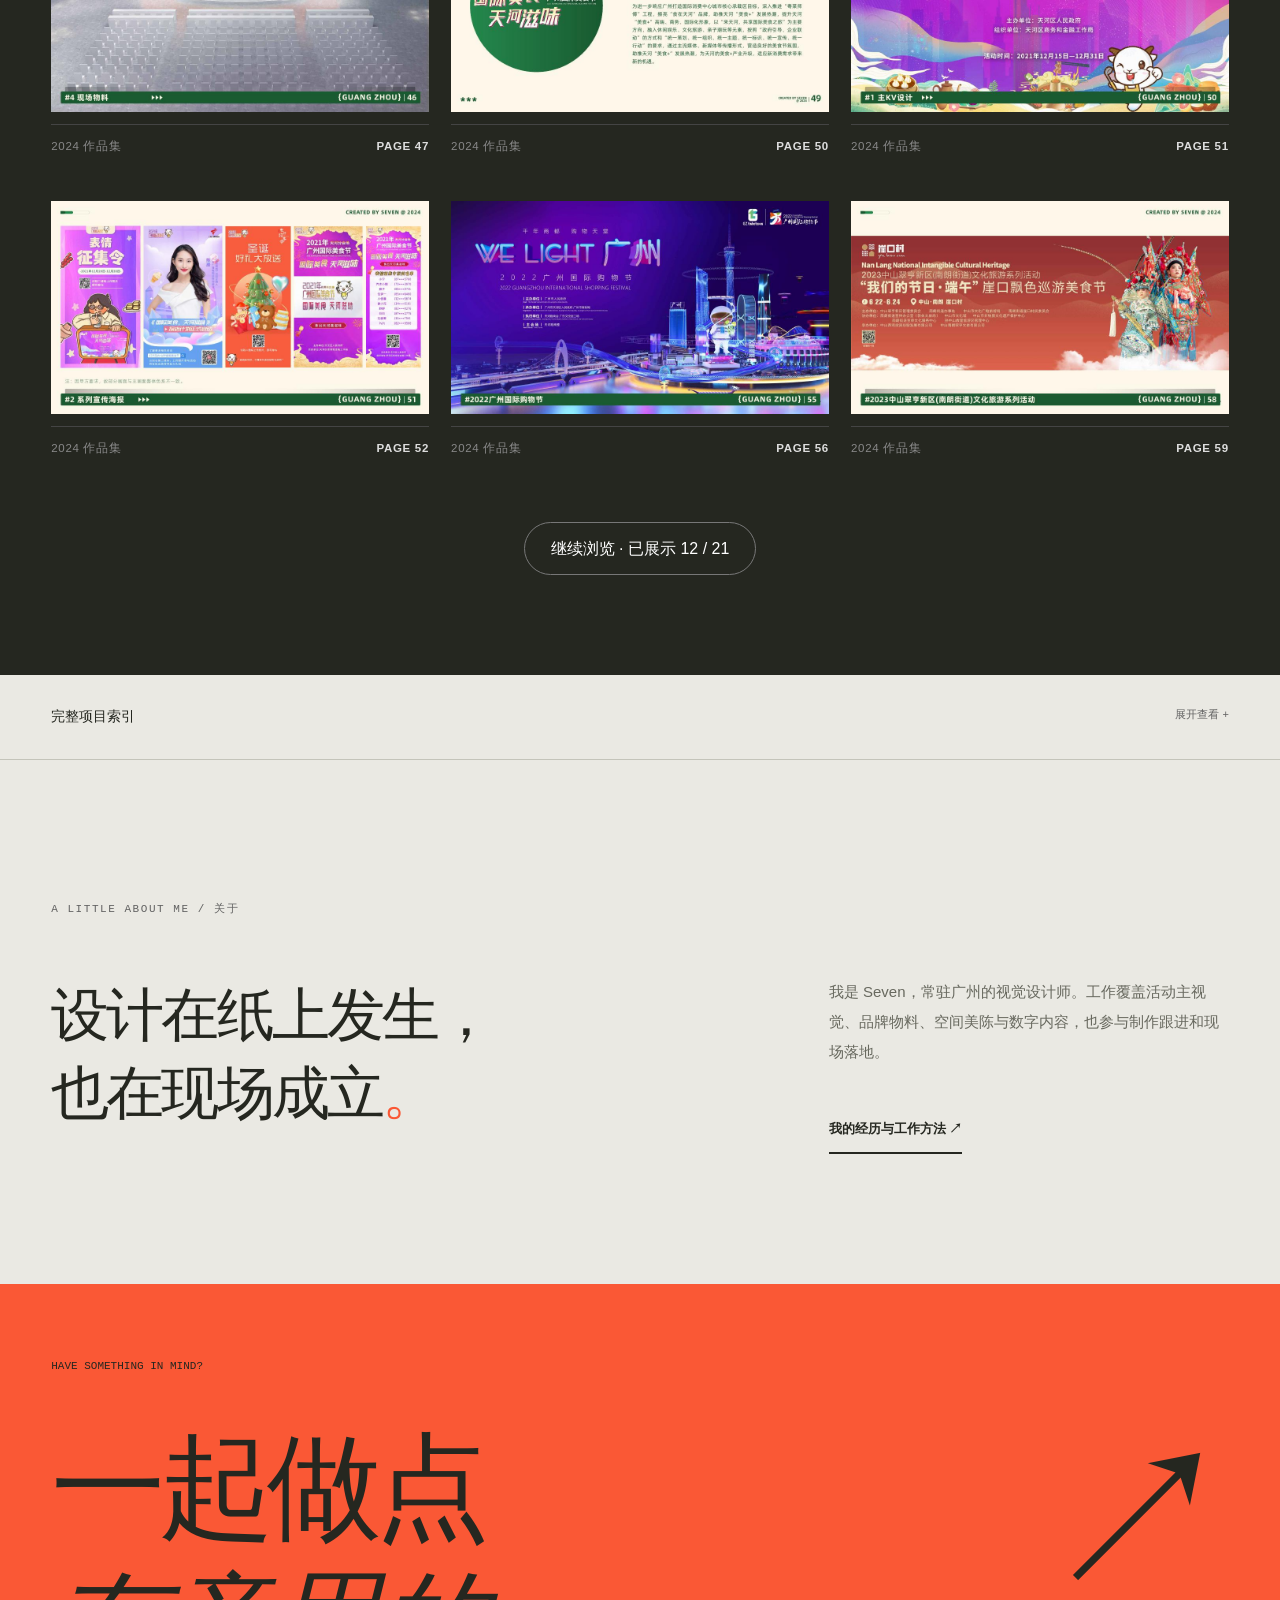
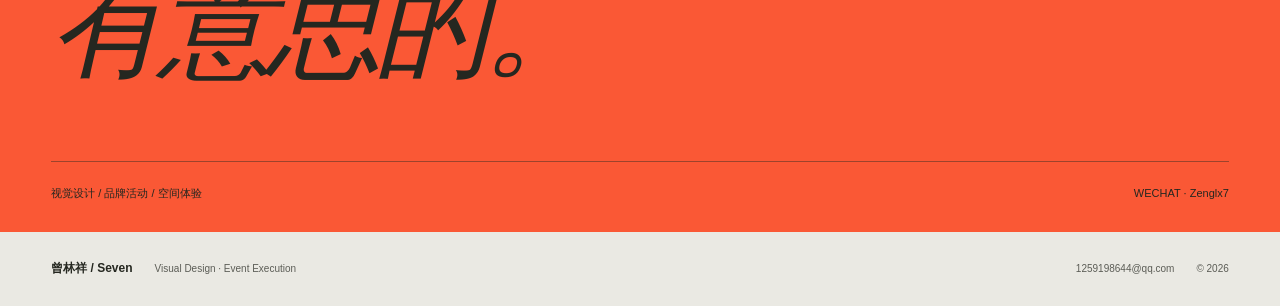
==== commit 5a8c493c: "Refine Seven signature and use monochrome decorative glyph" ====
--- a/index.html
+++ b/index.html
@@ -3,8 +3,8 @@
 <main>
 <section class="studio-hero">
 <div class="hero-meta"><span>INDEPENDENT VISUAL DESIGNER</span><span>GUANGZHOU, CN · 2026</span></div>
-<h1 class="seven-wordmark">SEVEN<span>®</span></h1>
-<div class="hero-baseline"><p>让想法成为视觉，<br>让视觉走进现场。</p><div><span>曾林祥 / 视觉设计与活动落地</span><a href="#work">探索作品 <b>↘</b></a></div><a class="hero-star" href="about.html" aria-label="了解 Seven">✳</a></div>
+<h1 class="seven-wordmark">SEVEN<span>⑦</span></h1>
+<div class="hero-baseline"><p>让想法成为视觉，<br>让视觉走进现场。</p><div><span>曾林祥 / 视觉设计与活动落地</span><a href="#work">探索作品 <b>↘</b></a></div><a class="hero-star" href="about.html" aria-label="了解 Seven">&#10035;&#65038;</a></div>
 <div class="hero-reel"><a href="project.html?id=1"><img src="tea-space-a.jpg" alt="粤夜悦芳香活动视觉" fetchpriority="high"><span>01 / 粤夜悦芳香 <b>↗</b></span></a><a href="project.html?id=0"><img src="gobi-space.jpg" alt="戈壁十年逐梦空间展示"><span>02 / 戈壁十年逐梦 <b>↗</b></span></a><a href="project.html?id=2"><img src="heritage-exhibit.jpg" alt="茅台1935品牌空间"><span>03 / 品牌体验 <b>↗</b></span></a></div>
 </section>
 <section class="work-section" id="work"><div class="section-title"><div><span>02</span><h2>Selected<br><i>works.</i></h2></div><p>活动视觉、品牌与空间。<br>从一个概念，到完整的现场体验。</p></div><div class="filters" aria-label="项目分类"><button class="active" data-filter="all">全部项目</button><button data-filter="event">活动视觉</button><button data-filter="space">空间美陈</button><button data-filter="digital">品牌与数字</button></div><section id="projects" class="project-list"></section></section>
--- a/editorial.css
+++ b/editorial.css
@@ -7,3 +7,5 @@
 .studio-about{padding:130px var(--pad);display:grid;grid-template-columns:1fr 1fr;gap:35px}.studio-about>.kicker{grid-column:1/-1;font:11px monospace}.studio-about h2{font-size:clamp(35px,4.5vw,68px);font-weight:500;line-height:1.35;letter-spacing:-.05em;margin:15px 0}.studio-about h2 span{color:var(--accent)}.studio-about>div{max-width:400px;margin:auto 0 auto auto;font-size:15px;line-height:2;color:#68695f}.studio-about .text-link{font-size:13px;color:var(--ink)}.studio-contact{background:var(--accent);padding:65px var(--pad) 30px}.studio-contact>p{font:11px monospace}.studio-contact>a{position:relative;display:block;font-size:clamp(50px,9vw,135px);line-height:1.2;font-weight:500;letter-spacing:-.06em;padding:35px 0 65px}.studio-contact i{font-family:Georgia,'Songti SC',serif;font-weight:400}.studio-contact>a>span{position:absolute;right:0;top:20px;font-size:1.7em;font-weight:300}.studio-contact>div{display:flex;justify-content:space-between;border-top:1px solid #25272070;padding-top:22px;font-size:11px}footer{background:var(--paper);color:var(--ink);padding-top:26px;padding-bottom:26px}footer b{font-size:12px}footer span,footer a{font-size:10px}.contact-drawer section{background:var(--ink)}.contact-drawer section>p,.contact-row span,.contact-drawer small{color:#b5b5aa}
 @media(max-width:850px){.hero-baseline{grid-template-columns:1fr 1fr 60px;gap:20px}.hero-star{font-size:60px}.hero-reel{gap:12px}.portfolio-home .project-card:nth-child(even){padding-top:70px}.portfolio-home .project-list{grid-template-columns:1fr 1fr;gap:65px 20px}.archive-grid{grid-template-columns:1fr 1fr}.studio-about{gap:25px}.seven-wordmark>span{right:-22px}}
 @media(max-width:560px){.site-header{height:72px}.logo b{font-size:25px}nav{gap:18px}.hero-meta{font-size:8px;letter-spacing:0}.seven-wordmark{font-size:24vw;margin-top:28px}.seven-wordmark>span{font-size:14px;right:-16px}.hero-baseline{grid-template-columns:1fr 40px;margin:30px 0}.hero-baseline>p{font-size:24px}.hero-baseline>div{grid-column:1;grid-row:2}.hero-star{grid-column:2;grid-row:1;font-size:43px}.hero-reel{grid-template-columns:1fr 1fr}.hero-reel>a:nth-child(3){display:none}.hero-reel>a:nth-child(2){margin-top:40px}.hero-reel img{aspect-ratio:1.15}.hero-reel a>span{font-size:9px}.studio-hero{padding-bottom:60px}.portfolio-home .section-title{padding-top:50px}.portfolio-home .section-title h2{font-size:70px}.portfolio-home .section-title>p{display:none}.filters{gap:0;flex-wrap:wrap}.filters button{margin-right:20px;font-size:11px}.portfolio-home .project-list{grid-template-columns:1fr;gap:55px}.portfolio-home .project-card:nth-child(even){padding-top:0}.portfolio-home .project-info h3{font-size:25px}.archive-grid{grid-template-columns:1fr 1fr;gap:30px 12px}.archive-item figcaption{font-size:8px;letter-spacing:0}.archive-toolbar{gap:20px}.studio-about{padding-top:70px;padding-bottom:70px;grid-template-columns:1fr}.studio-about>div{margin:0;max-width:none}.studio-about h2{font-size:36px}.studio-contact{padding-top:40px}.studio-contact>a{font-size:54px;padding-bottom:45px}.studio-contact>a>span{font-size:1.3em;top:35px}.studio-contact>div{font-size:9px;gap:10px}.portfolio-home .full-archive .section-title h2{font-size:36px}}
+
+.project-directory{padding:30px var(--pad);border-bottom:1px solid var(--line)}.project-directory summary{cursor:pointer;font-size:14px;list-style:none;display:flex;justify-content:space-between}.project-directory summary span{font-size:11px;color:var(--muted)}.project-directory .project-index{background:transparent}.project-directory .section-title{display:none}.project-directory .index-columns{padding:50px 0;gap:40px}.project-directory .index-columns li{font-size:12px}
